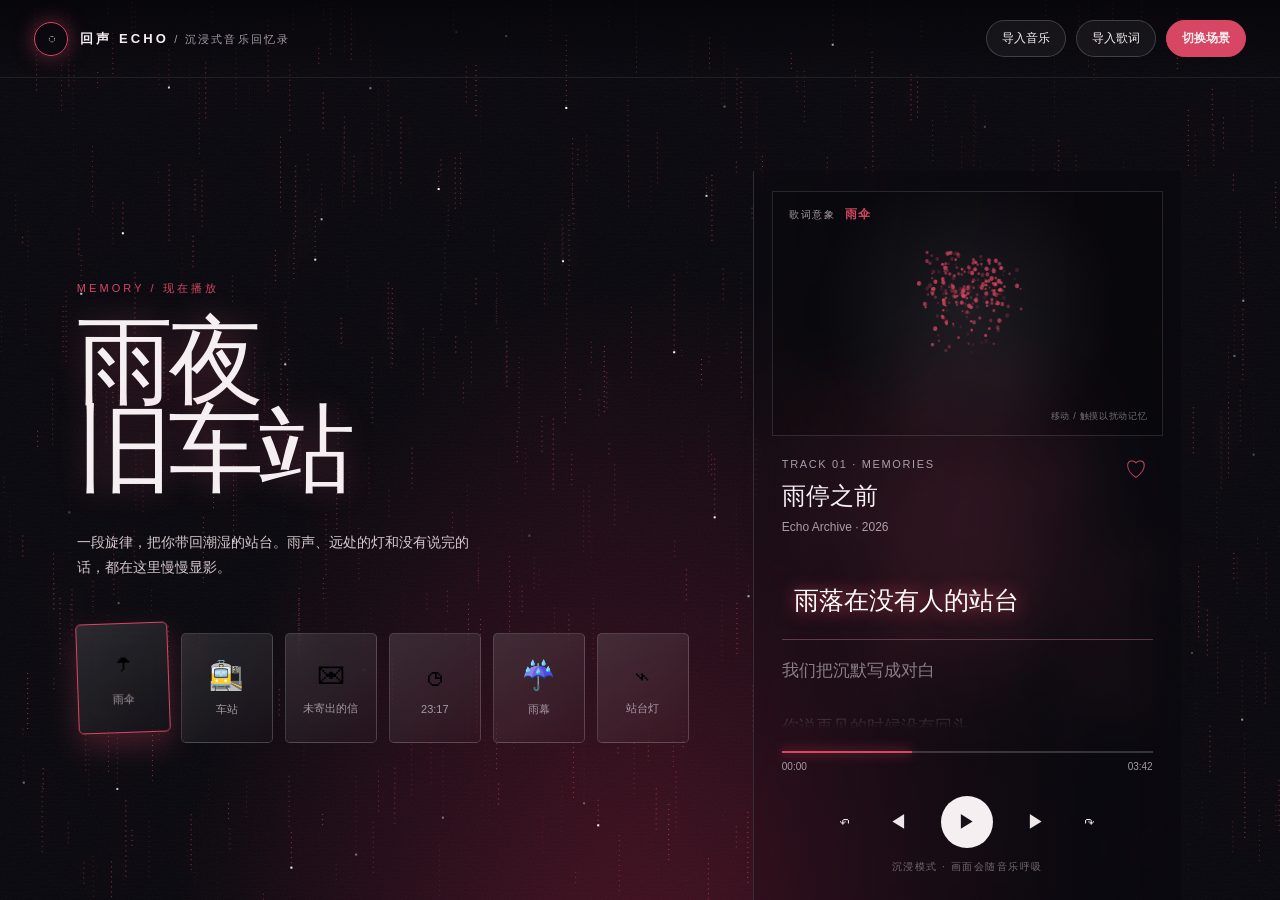
==== index.html @ 5a8f5370 "chore: 初始化仓库并纳管声浪星球项目 纳入当前全部资产： - 声浪星球.html（主原型，单文件 Three.js，四场景视觉复刻，2612 行） - docs/ 设计文档（游戏设计方案 v1." ====
<!doctype html>
<html lang="zh-CN">
<head>
<meta charset="UTF-8" />
<meta name="viewport" content="width=device-width,initial-scale=1.0" />
<title>回声 · 沉浸式音乐回忆录</title>
<style>
:root{--bg:#08070d;--ink:#f6eff2;--muted:#a69ba6;--accent:#d74662;--accent2:#ff9ab0;--panel:rgba(14,12,22,.7)}*{box-sizing:border-box}html,body{margin:0;background:var(--bg);color:var(--ink);font-family:-apple-system,BlinkMacSystemFont,"PingFang SC","Microsoft YaHei",sans-serif;height:100%;overflow:hidden}button,input{font:inherit}button{cursor:pointer}.app{height:100vh;position:relative;isolation:isolate;overflow:hidden;background:radial-gradient(ellipse at 50% 115%,#491022 0,transparent 52%),#08070d}.stage{position:absolute;inset:0;z-index:-1}.stage canvas{width:100%;height:100%;display:block;filter:drop-shadow(0 0 16px var(--accent))}.grain{position:absolute;inset:-50%;opacity:.08;mix-blend-mode:screen;background-image:url("data:image/svg+xml,%3Csvg xmlns='http://www.w3.org/2000/svg' width='100' height='100'%3E%3Cfilter id='n'%3E%3CfeTurbulence type='fractalNoise' baseFrequency='.75' numOctaves='3' stitchTiles='stitch'/%3E%3C/filter%3E%3Crect width='100%25' height='100%25' filter='url(%23n)' opacity='.7'/%3E%3C/svg%3E");animation:grain .7s steps(3) infinite}.scan{position:absolute;inset:0;opacity:.14;background:repeating-linear-gradient(0deg,transparent 0 3px,rgba(255,255,255,.08) 4px);pointer-events:none}.topbar{height:78px;padding:20px 34px;display:flex;align-items:center;justify-content:space-between;border-bottom:1px solid rgba(255,255,255,.1);background:linear-gradient(180deg,rgba(6,5,10,.84),transparent)}.brand{display:flex;align-items:center;gap:12px}.logo{width:34px;height:34px;border:1px solid var(--accent2);border-radius:50%;display:grid;place-items:center;box-shadow:0 0 20px rgba(215,70,98,.5);font-size:14px}.brand b{letter-spacing:.24em;font-size:13px}.brand span{font-size:11px;color:var(--muted);letter-spacing:.2em}.top-actions{display:flex;gap:10px}.ghost,.primary{border:1px solid rgba(255,255,255,.18);border-radius:999px;color:var(--ink);background:rgba(255,255,255,.05);padding:9px 15px;font-size:12px;backdrop-filter:blur(12px)}.primary{background:var(--accent);border-color:var(--accent);font-weight:700}.content{height:calc(100vh - 78px);display:grid;grid-template-columns:1.05fr .95fr;gap:5vw;padding:5vh 6vw 0}.memory{display:flex;flex-direction:column;justify-content:center;max-width:650px}.eyebrow{font-size:11px;letter-spacing:.28em;color:var(--accent2);text-transform:uppercase;margin-bottom:22px}.title{font-family:Georgia,"Songti SC",serif;font-size:clamp(48px,7.5vw,116px);font-weight:400;line-height:.92;margin:0 0 22px;letter-spacing:-.05em;text-shadow:0 0 30px rgba(255,100,130,.28)}.subtitle{color:#d6c8ce;max-width:410px;line-height:1.8;font-size:14px}.objects{display:flex;gap:12px;margin-top:38px}.object{width:92px;height:110px;border:1px solid rgba(255,255,255,.16);background:linear-gradient(145deg,rgba(255,255,255,.12),rgba(255,255,255,.02));border-radius:5px;display:flex;align-items:center;justify-content:center;flex-direction:column;gap:10px;transition:.4s;backdrop-filter:blur(10px)}.object:hover,.object.active{transform:translateY(-10px) rotate(-2deg);border-color:var(--accent2);box-shadow:0 12px 28px rgba(215,70,98,.28)}.object .emoji{font-size:28px;filter:grayscale(.1)}.object small{color:var(--muted);font-size:11px}.particle-visual{height:245px;position:relative;margin:-6px -10px 18px;border:1px solid rgba(255,255,255,.12);background:radial-gradient(circle at 50% 48%,rgba(255,255,255,.08),transparent 65%),rgba(0,0,0,.2);overflow:hidden}.particle-visual canvas{width:100%;height:100%;display:block;touch-action:none;cursor:crosshair}.visual-label{position:absolute;left:16px;top:14px;display:flex;gap:9px;align-items:baseline;color:var(--muted);font-size:10px;letter-spacing:.18em}.visual-label b{color:var(--accent2);font-size:12px;letter-spacing:.08em}.visual-hint{position:absolute;right:14px;bottom:12px;color:rgba(255,255,255,.42);font-size:9px;letter-spacing:.08em}.player{position:relative;align-self:end;width:min(100%,490px);height:calc(100% - 48px);min-height:480px;padding:26px 28px;border-left:1px solid rgba(255,255,255,.15);background:linear-gradient(90deg,rgba(9,8,14,.18),rgba(9,8,14,.72));backdrop-filter:blur(8px);display:flex;flex-direction:column}.song-meta{display:flex;justify-content:space-between;align-items:flex-start;margin-bottom:26px}.song-meta small{color:var(--muted);font-size:11px;letter-spacing:.15em}.song-meta h2{font:400 24px Georgia,"Songti SC",serif;margin:8px 0}.song-meta p{margin:0;color:var(--muted);font-size:12px}.like{background:none;border:0;color:var(--accent2);font-size:22px}.lyric-field{position:absolute;inset:118px 28px 152px;overflow:hidden;pointer-events:none;opacity:.18;background:radial-gradient(ellipse at 50% 50%,var(--accent),transparent 64%);filter:blur(18px);mix-blend-mode:screen}.lyric-field:before,.lyric-field:after{content:'回忆';position:absolute;color:var(--accent2);font:700 clamp(90px,18vw,180px) Georgia,serif;opacity:.32;white-space:nowrap;animation:lyricFloat 12s ease-in-out infinite}.lyric-field:before{left:-18%;top:10%;transform:rotate(-12deg)}.lyric-field:after{content:'声音';right:-20%;bottom:0;transform:rotate(9deg);animation-delay:-5s}.lyrics{flex:1;overflow:hidden;position:relative;mask-image:linear-gradient(transparent 0,#000 16%,#000 82%,transparent)}.lyrics:before{content:"";position:absolute;left:0;right:0;top:47%;border-top:1px solid rgba(255,154,176,.32)}.line{font-family:Georgia,"Songti SC",serif;color:#887d87;font-size:17px;line-height:3.3;transition:.5s;white-space:nowrap}.line.active{color:#fff;font-size:25px;text-shadow:0 0 18px var(--accent2);transform:translateX(12px)}.progress{margin-top:22px}.bar{height:2px;background:rgba(255,255,255,.18);position:relative}.bar i{display:block;width:35%;height:100%;background:var(--accent2);box-shadow:0 0 12px var(--accent2)}.times{display:flex;justify-content:space-between;color:var(--muted);font-size:10px;margin-top:8px}.controls{display:flex;align-items:center;justify-content:center;gap:28px;margin:24px 0 12px}.ctrl{background:none;border:0;color:#efe7ea;font-size:18px}.play{width:52px;height:52px;border-radius:50%;background:var(--ink);color:#161119;border:0;font-size:18px}.footer-note{font-size:10px;color:#736871;text-align:center;letter-spacing:.15em}.upload{display:none}.toast{position:fixed;right:24px;bottom:24px;background:#fff;color:#151018;padding:12px 16px;border-radius:8px;font-size:12px;opacity:0;transform:translateY(12px);transition:.3s;pointer-events:none}.toast.show{opacity:1;transform:none}@keyframes lyricFloat{0%,100%{transform:translate3d(0,0,0) rotate(-12deg)}50%{transform:translate3d(18px,-12px,0) rotate(-8deg)}}@keyframes grain{0%,100%{transform:translate(0)}33%{transform:translate(-3%,2%)}66%{transform:translate(2%,-4%)}}@media(max-width:800px){.particle-visual{height:190px;margin-bottom:10px}.topbar{padding:16px 18px}.content{grid-template-columns:1fr;padding:6vh 24px 0}.memory{justify-content:flex-start}.title{font-size:64px}.player{position:absolute;left:24px;right:24px;bottom:0;width:auto;height:48%;min-height:320px;border-left:0;border-top:1px solid rgba(255,255,255,.15);padding:18px 20px}.lyrics{display:none}.song-meta{margin-bottom:4px}.objects{margin-top:22px}.object{width:75px;height:85px}.object .emoji{font-size:21px}}
</style>
</head>
<body>
<div class="app" id="app">
  <div class="stage"><canvas id="rain"></canvas><div class="grain"></div><div class="scan"></div></div>
  <header class="topbar"><div class="brand"><div class="logo">◌</div><div><b>回声 ECHO</b><span> / 沉浸式音乐回忆录</span></div></div><div class="top-actions"><label class="ghost" for="audio">导入音乐</label><input class="upload" id="audio" type="file" accept="audio/*"><label class="ghost" for="lrc">导入歌词</label><input class="upload" id="lrc" type="file" accept=".lrc,.txt"><button class="primary" id="themeBtn">切换场景</button></div></header>
  <main class="content"><section class="memory"><div class="eyebrow">MEMORY  /  现在播放</div><h1 class="title" id="sceneTitle">雨夜<br>旧车站</h1><p class="subtitle" id="sceneDesc">一段旋律，把你带回潮湿的站台。雨声、远处的灯和没有说完的话，都在这里慢慢显影。</p><div class="objects" id="objects"><div class="object active"><span class="emoji">☂</span><small>雨伞</small></div><div class="object"><span class="emoji">🚉</span><small>车站</small></div><div class="object"><span class="emoji">✉</span><small>未寄出的信</small></div><div class="object"><span class="emoji">◷</span><small>23:17</small></div></div></section>
  <section class="player"><div class="particle-visual"><canvas id="memoryParticles" aria-label="根据歌词生成的记忆意象粒子画面"></canvas><div class="visual-label"><span>歌词意象</span><b id="visualWord">雨伞</b></div><div class="visual-hint">移动 / 触摸以扰动记忆</div></div><div class="song-meta"><div><small id="songTag">TRACK 01 · MEMORIES</small><h2 id="songTitle">雨停之前</h2><p id="artist">Echo Archive · 2026</p></div><button class="like">♡</button></div><div class="lyric-field" id="lyricField" aria-hidden="true"></div><div class="lyrics" id="lyrics"></div><div class="progress"><div class="bar"><i id="progressBar"></i></div><div class="times"><span id="current">00:00</span><span id="duration">03:42</span></div></div><div class="controls"><button class="ctrl">↶</button><button class="ctrl">◀</button><button class="play" id="play">▶</button><button class="ctrl">▶</button><button class="ctrl">↷</button></div><div class="footer-note">沉浸模式 · 画面会随音乐呼吸</div></section></main>
  <div class="toast" id="toast"></div><audio id="audioEl"></audio>
</div>
<script>
const scenes=[{title:'雨夜<br>旧车站',desc:'一段旋律，把你带回潮湿的站台。雨声、远处的灯和没有说完的话，都在这里慢慢显影。',song:'雨停之前',artist:'Echo Archive · 2026',tag:'TRACK 01 · MEMORIES',color:'#d74662',haze:'#4b1024',objs:[['☂','雨伞'],['🚉','车站'],['✉','未寄出的信'],['◷','23:17'],['☔','雨幕'],['⌁','站台灯']],lyrics:['雨落在没有人的站台','我们把沉默写成对白','你说再见的时候没有回头','而我还站在原地等待','如果风会记得你的名字','请替我把它轻轻带走']},{title:'夏日<br>海岸线',desc:'阳光在磁带里缓慢转动，海风穿过耳机，也穿过那年盛夏的每一个午后。',song:'潮汐信号',artist:'Echo Archive · 2026',tag:'TRACK 02 · SUMMER',color:'#ef8f55',haze:'#51341a',objs:[['☀','日光'],['🌊','潮汐'],['📷','旧相机'],['🧃','橘子汽水'],['🐚','贝壳'],['⌁','海岸线']],lyrics:['海风把白衬衫吹成了帆','你笑着说夏天还很长','我们沿着没有终点的海岸','把影子留在落日的身旁','那一刻世界很轻很慢','像一首不会结束的歌']},{title:'凌晨<br>便利店',desc:'城市还醒着，冰柜的白光落在你的侧脸。我们把孤独兑换成一杯热咖啡。',song:'凌晨四点',artist:'Echo Archive · 2026',tag:'TRACK 03 · CITY LIGHTS',color:'#58a7d9',haze:'#102d46',objs:[['☕','热咖啡'],['🏪','便利店'],['🚲','单车'],['💡','白色灯箱'],['📱','未读消息'],['✦','城市微光']],lyrics:['凌晨四点城市还没有睡','我在玻璃窗上写下你的名字','咖啡的热气模糊了街景','也模糊了我们之间的距离','如果明天依然没有答案','就让这首歌陪我走回家']}];
let sceneIndex=0,playing=false,lineIndex=0;const $=id=>document.getElementById(id);
const particleCanvas=$('memoryParticles'),particleCtx=particleCanvas.getContext('2d');let visualW=0,visualH=0,visualDpr=1,visualParticles=[],visualPointer={x:0,y:0,active:false,mode:'repel'},visualLast=0;
const visualIcons=['☂','≋','☕'];let selectedObject=0;const objectIcons=[['☂','🚉','✉','◷','☔','⌁'],['☀','🌊','📷','🧃','🐚','⌁'],['☕','🏪','🚲','💡','📱','✦']];
function resizeVisual(){const r=particleCanvas.getBoundingClientRect();visualW=Math.max(1,r.width);visualH=Math.max(1,r.height);visualDpr=Math.min(2,devicePixelRatio||1);particleCanvas.width=visualW*visualDpr;particleCanvas.height=visualH*visualDpr;particleCtx.setTransform(visualDpr,0,0,visualDpr,0,0);setVisualTarget()}
function setVisualTarget(){if(!visualW)return;const off=document.createElement('canvas'),o=off.getContext('2d');off.width=Math.ceil(visualW);off.height=Math.ceil(visualH);o.clearRect(0,0,visualW,visualH);o.fillStyle='#fff';o.textAlign='center';o.textBaseline='middle';o.font=Math.min(170,visualH*.66)+'px serif';o.fillText(objectIcons[sceneIndex][selectedObject]||visualIcons[sceneIndex],visualW/2,visualH*.53);const d=o.getImageData(0,0,off.width,off.height).data,targets=[];const step=3;for(let y=0;y<off.height;y+=step)for(let x=0;x<off.width;x+=step)if(d[(y*off.width+x)*4+3]>90)targets.push({x,y});const count=Math.min(900,Math.max(260,targets.length));while(targets.length<count)targets.push(targets[targets.length%Math.max(1,targets.length)]||{x:visualW/2,y:visualH/2});visualParticles=targets.slice(0,count).map((t,i)=>{const old=visualParticles[i];return {x:old?.x??Math.random()*visualW,y:old?.y??Math.random()*visualH,vx:old?.vx??0,vy:old?.vy??0,tx:t.x,ty:t.y,size:1+Math.random()*1.5,phase:Math.random()*6.28}})}
function visualFrame(time){const dt=Math.min(32,time-(visualLast||time));visualLast=time;particleCtx.clearRect(0,0,visualW,visualH);const col=getComputedStyle(document.documentElement).getPropertyValue('--accent2').trim()||'#ff9ab0';for(const p of visualParticles){let dx=p.tx-p.x,dy=p.ty-p.y;p.vx+=dx*.0018*dt;p.vy+=dy*.0018*dt;if(visualPointer.active){const rx=p.x-visualPointer.x,ry=p.y-visualPointer.y,dist=Math.hypot(rx,ry)||1;if(dist<85){const force=(1-dist/85)*.42*(visualPointer.mode==='attract'?-1:1);p.vx+=(rx/dist)*force*dt;p.vy+=(ry/dist)*force*dt}}p.vx*=Math.pow(.84,dt/16);p.vy*=Math.pow(.84,dt/16);p.x+=p.vx*dt/16;p.y+=p.vy*dt/16;const glow=.45+.35*Math.sin(time*.002+p.phase);particleCtx.fillStyle=col;particleCtx.globalAlpha=glow;particleCtx.beginPath();particleCtx.arc(p.x,p.y,p.size,0,Math.PI*2);particleCtx.fill()}particleCtx.globalAlpha=1;requestAnimationFrame(visualFrame)}
function visualPoint(e){const r=particleCanvas.getBoundingClientRect();visualPointer.x=e.clientX-r.left;visualPointer.y=e.clientY-r.top;visualPointer.active=true}
particleCanvas.addEventListener('pointermove',visualPoint);particleCanvas.addEventListener('pointerdown',e=>{visualPointer.mode='attract';visualPoint(e)});particleCanvas.addEventListener('pointerup',()=>{visualPointer.active=false;visualPointer.mode='repel'});particleCanvas.addEventListener('pointerleave',()=>{visualPointer.active=false});addEventListener('resize',resizeVisual);resizeVisual();requestAnimationFrame(visualFrame);
function renderScene(){const s=scenes[sceneIndex];document.documentElement.style.setProperty('--accent',s.color);document.documentElement.style.setProperty('--accent2',s.color);document.documentElement.style.setProperty('--haze',s.haze);$('sceneTitle').innerHTML=s.title;$('sceneDesc').textContent=s.desc;$('songTitle').textContent=s.song;$('artist').textContent=s.artist;$('songTag').textContent=s.tag;$('objects').innerHTML=s.objs.map((o,i)=>`<button class="object ${i===selectedObject?'active':''}" data-object="${i}" aria-label="切换到${o[1]}"><span class="emoji">${o[0]}</span><small>${o[1]}</small></button>`).join('');document.querySelectorAll('.object').forEach((el)=>el.addEventListener('click',()=>{selectedObject=Number(el.dataset.object);document.querySelectorAll('.object').forEach((x,i)=>x.classList.toggle('active',i===selectedObject));$('visualWord').textContent=s.objs[selectedObject][1];visualIcons[sceneIndex]=objectIcons[sceneIndex][selectedObject];setVisualTarget();toast('粒子已聚合为：'+s.objs[selectedObject][1])}));$('visualWord').textContent=s.objs[selectedObject][1];setVisualTarget();$('lyrics').innerHTML=s.lyrics.map((l,i)=>`<div class="line ${i===0?'active':''}">${l}</div>`).join('');lineIndex=0}function toast(t){$('toast').textContent=t;$('toast').classList.add('show');setTimeout(()=>$('toast').classList.remove('show'),2200)}$('themeBtn').onclick=()=>{sceneIndex=(sceneIndex+1)%scenes.length;selectedObject=0;renderScene();toast('已切换至：'+scenes[sceneIndex].song)};$('play').onclick=()=>{playing=!playing;$('play').textContent=playing?'Ⅱ':'▶';toast(playing?'沉浸播放已开始':'播放已暂停')};function parseLrc(text){const arr=text.split(/\n/).map(x=>{const m=x.match(/\[(\d+):(\d+(?:\.\d+)?)\](.*)/);return m?{t:+m[1]*60 + +m[2],s:m[3].trim()}:null}).filter(Boolean);if(arr.length){scenes[sceneIndex].lyrics=arr.map(x=>x.s);renderScene();toast('歌词已载入，共 '+arr.length+' 行')}}$('lrc').onchange=e=>{const f=e.target.files[0];if(f){const r=new FileReader();r.onload=()=>parseLrc(r.result);r.readAsText(f)}};$('audio').onchange=e=>{const f=e.target.files[0];if(f){$('audioEl').src=URL.createObjectURL(f);$('songTitle').textContent=f.name.replace(/\.[^.]+$/,'');toast('音乐已载入，点击播放开始')}};$('audioEl').ontimeupdate=()=>{const a=$('audioEl');if(a.duration){$('progressBar').style.width=(a.currentTime/a.duration*100)+'%';$('current').textContent=new Date(a.currentTime*1000).toISOString().substring(14,19);$('duration').textContent=new Date(a.duration*1000).toISOString().substring(14,19)}};let lastVisualLine=-1;function animateLyrics(){if(playing){const lines=document.querySelectorAll('.line');if(lines.length){lineIndex=Math.floor((Date.now()/3200)%lines.length);lines.forEach((x,i)=>x.classList.toggle('active',i===lineIndex));if(lineIndex!==lastVisualLine){lastVisualLine=lineIndex;const text=lines[lineIndex].textContent||'';$('lyricField').style.setProperty('--lyric-word',JSON.stringify(text.slice(0,4)));const map=text.includes('雨')||text.includes('风')?['☂','雨伞']:text.includes('海')||text.includes('潮')?['≋','潮汐']:text.includes('咖啡')||text.includes('热')?['☕','咖啡']:text.includes('灯')||text.includes('光')?['✦','灯光']:['◌','回忆'];visualIcons[sceneIndex]=map[0];$('visualWord').textContent=map[1];setVisualTarget()}}}requestAnimationFrame(animateLyrics)}renderScene();animateLyrics();
const c=$('rain'),ctx=c.getContext('2d');let W,H,dpr,parts=[];function resize(){W=innerWidth;H=innerHeight;dpr=Math.min(2,devicePixelRatio||1);c.width=W*dpr;c.height=H*dpr;ctx.setTransform(dpr,0,0,dpr,0,0);parts=Array.from({length:Math.min(900,Math.floor(W/2))},(_,i)=>({x:Math.random()*W,y:Math.random()*H,v:25+Math.random()*150,l:8+Math.random()*70,a:.1+Math.random()*.65,ch:Math.random()<.08}))}function frame(t){ctx.clearRect(0,0,W,H);const col=getComputedStyle(document.documentElement).getPropertyValue('--accent').trim()||'#d74662';for(const p of parts){p.y+=p.v/60;if(p.y-p.l>H){p.y=-Math.random()*100;p.x=Math.random()*W}ctx.strokeStyle=col;ctx.globalAlpha=p.a;ctx.setLineDash([1,4]);ctx.beginPath();ctx.moveTo(p.x,p.y-p.l);ctx.lineTo(p.x,p.y);ctx.stroke();ctx.globalAlpha=Math.min(1,p.a*1.7);if(p.ch){ctx.fillStyle='#fff';ctx.fillRect(p.x-1,p.y,2,2)}}ctx.setLineDash([]);ctx.globalAlpha=1;requestAnimationFrame(frame)}addEventListener('resize',resize);resize();requestAnimationFrame(frame);
</script></body></html>
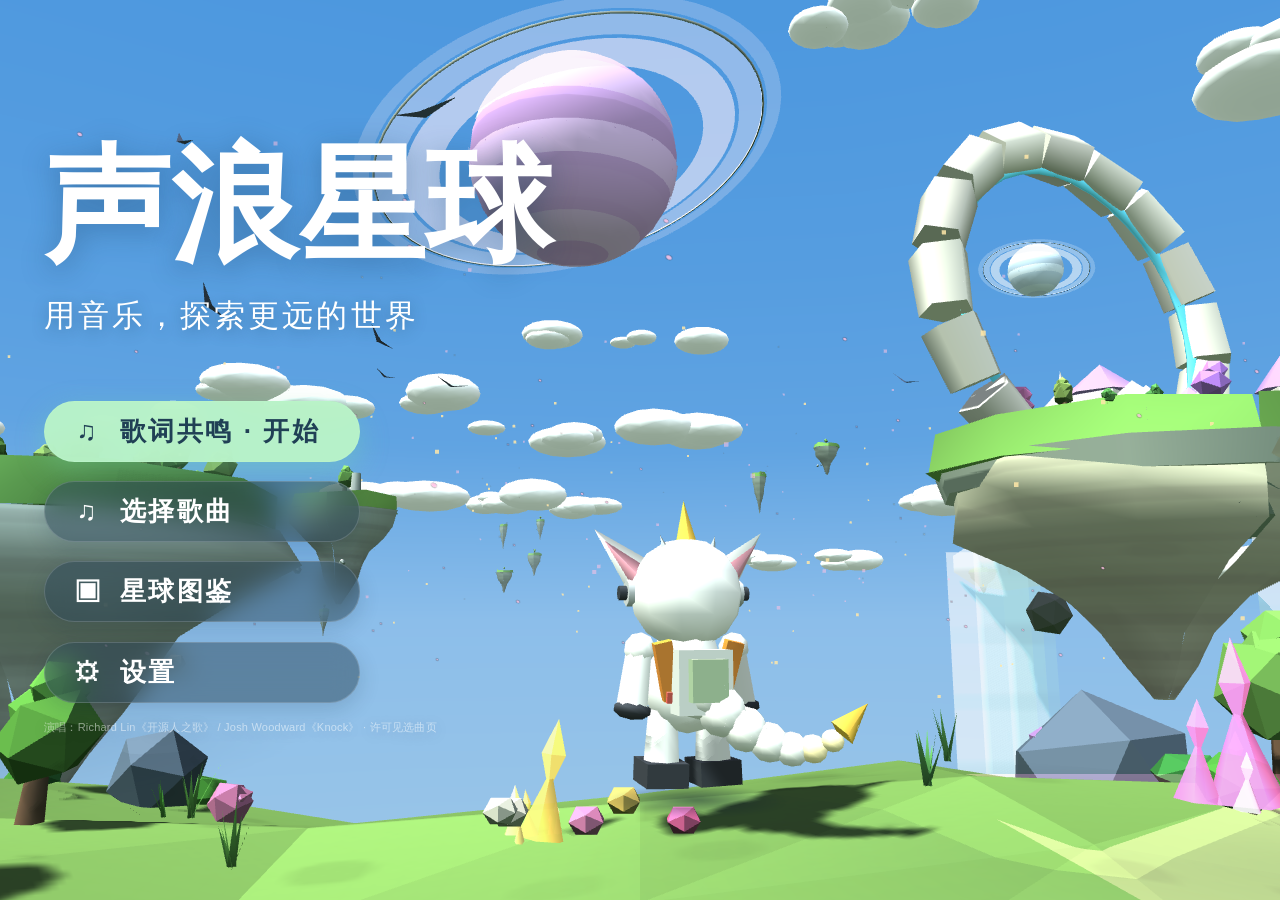
==== commit 1fd0314d: "deploy: 入口与文本层" ====
--- a/index.html
+++ b/index.html
@@ -2,30 +2,7078 @@
 <html lang="zh-CN">
 <head>
 <meta charset="UTF-8" />
-<meta name="viewport" content="width=device-width,initial-scale=1.0" />
-<title>回声 · 沉浸式音乐回忆录</title>
+<meta name="viewport" content="width=device-width,initial-scale=1.0,user-scalable=no" />
+<link rel="icon" href="data:," />
+<title>声浪星球 · Soundwave Planet</title>
+<link rel="stylesheet" href="causeway-visual.css" />
 <style>
-:root{--bg:#08070d;--ink:#f6eff2;--muted:#a69ba6;--accent:#d74662;--accent2:#ff9ab0;--panel:rgba(14,12,22,.7)}*{box-sizing:border-box}html,body{margin:0;background:var(--bg);color:var(--ink);font-family:-apple-system,BlinkMacSystemFont,"PingFang SC","Microsoft YaHei",sans-serif;height:100%;overflow:hidden}button,input{font:inherit}button{cursor:pointer}.app{height:100vh;position:relative;isolation:isolate;overflow:hidden;background:radial-gradient(ellipse at 50% 115%,#491022 0,transparent 52%),#08070d}.stage{position:absolute;inset:0;z-index:-1}.stage canvas{width:100%;height:100%;display:block;filter:drop-shadow(0 0 16px var(--accent))}.grain{position:absolute;inset:-50%;opacity:.08;mix-blend-mode:screen;background-image:url("data:image/svg+xml,%3Csvg xmlns='http://www.w3.org/2000/svg' width='100' height='100'%3E%3Cfilter id='n'%3E%3CfeTurbulence type='fractalNoise' baseFrequency='.75' numOctaves='3' stitchTiles='stitch'/%3E%3C/filter%3E%3Crect width='100%25' height='100%25' filter='url(%23n)' opacity='.7'/%3E%3C/svg%3E");animation:grain .7s steps(3) infinite}.scan{position:absolute;inset:0;opacity:.14;background:repeating-linear-gradient(0deg,transparent 0 3px,rgba(255,255,255,.08) 4px);pointer-events:none}.topbar{height:78px;padding:20px 34px;display:flex;align-items:center;justify-content:space-between;border-bottom:1px solid rgba(255,255,255,.1);background:linear-gradient(180deg,rgba(6,5,10,.84),transparent)}.brand{display:flex;align-items:center;gap:12px}.logo{width:34px;height:34px;border:1px solid var(--accent2);border-radius:50%;display:grid;place-items:center;box-shadow:0 0 20px rgba(215,70,98,.5);font-size:14px}.brand b{letter-spacing:.24em;font-size:13px}.brand span{font-size:11px;color:var(--muted);letter-spacing:.2em}.top-actions{display:flex;gap:10px}.ghost,.primary{border:1px solid rgba(255,255,255,.18);border-radius:999px;color:var(--ink);background:rgba(255,255,255,.05);padding:9px 15px;font-size:12px;backdrop-filter:blur(12px)}.primary{background:var(--accent);border-color:var(--accent);font-weight:700}.content{height:calc(100vh - 78px);display:grid;grid-template-columns:1.05fr .95fr;gap:5vw;padding:5vh 6vw 0}.memory{display:flex;flex-direction:column;justify-content:center;max-width:650px}.eyebrow{font-size:11px;letter-spacing:.28em;color:var(--accent2);text-transform:uppercase;margin-bottom:22px}.title{font-family:Georgia,"Songti SC",serif;font-size:clamp(48px,7.5vw,116px);font-weight:400;line-height:.92;margin:0 0 22px;letter-spacing:-.05em;text-shadow:0 0 30px rgba(255,100,130,.28)}.subtitle{color:#d6c8ce;max-width:410px;line-height:1.8;font-size:14px}.objects{display:flex;gap:12px;margin-top:38px}.object{width:92px;height:110px;border:1px solid rgba(255,255,255,.16);background:linear-gradient(145deg,rgba(255,255,255,.12),rgba(255,255,255,.02));border-radius:5px;display:flex;align-items:center;justify-content:center;flex-direction:column;gap:10px;transition:.4s;backdrop-filter:blur(10px)}.object:hover,.object.active{transform:translateY(-10px) rotate(-2deg);border-color:var(--accent2);box-shadow:0 12px 28px rgba(215,70,98,.28)}.object .emoji{font-size:28px;filter:grayscale(.1)}.object small{color:var(--muted);font-size:11px}.particle-visual{height:245px;position:relative;margin:-6px -10px 18px;border:1px solid rgba(255,255,255,.12);background:radial-gradient(circle at 50% 48%,rgba(255,255,255,.08),transparent 65%),rgba(0,0,0,.2);overflow:hidden}.particle-visual canvas{width:100%;height:100%;display:block;touch-action:none;cursor:crosshair}.visual-label{position:absolute;left:16px;top:14px;display:flex;gap:9px;align-items:baseline;color:var(--muted);font-size:10px;letter-spacing:.18em}.visual-label b{color:var(--accent2);font-size:12px;letter-spacing:.08em}.visual-hint{position:absolute;right:14px;bottom:12px;color:rgba(255,255,255,.42);font-size:9px;letter-spacing:.08em}.player{position:relative;align-self:end;width:min(100%,490px);height:calc(100% - 48px);min-height:480px;padding:26px 28px;border-left:1px solid rgba(255,255,255,.15);background:linear-gradient(90deg,rgba(9,8,14,.18),rgba(9,8,14,.72));backdrop-filter:blur(8px);display:flex;flex-direction:column}.song-meta{display:flex;justify-content:space-between;align-items:flex-start;margin-bottom:26px}.song-meta small{color:var(--muted);font-size:11px;letter-spacing:.15em}.song-meta h2{font:400 24px Georgia,"Songti SC",serif;margin:8px 0}.song-meta p{margin:0;color:var(--muted);font-size:12px}.like{background:none;border:0;color:var(--accent2);font-size:22px}.lyric-field{position:absolute;inset:118px 28px 152px;overflow:hidden;pointer-events:none;opacity:.18;background:radial-gradient(ellipse at 50% 50%,var(--accent),transparent 64%);filter:blur(18px);mix-blend-mode:screen}.lyric-field:before,.lyric-field:after{content:'回忆';position:absolute;color:var(--accent2);font:700 clamp(90px,18vw,180px) Georgia,serif;opacity:.32;white-space:nowrap;animation:lyricFloat 12s ease-in-out infinite}.lyric-field:before{left:-18%;top:10%;transform:rotate(-12deg)}.lyric-field:after{content:'声音';right:-20%;bottom:0;transform:rotate(9deg);animation-delay:-5s}.lyrics{flex:1;overflow:hidden;position:relative;mask-image:linear-gradient(transparent 0,#000 16%,#000 82%,transparent)}.lyrics:before{content:"";position:absolute;left:0;right:0;top:47%;border-top:1px solid rgba(255,154,176,.32)}.line{font-family:Georgia,"Songti SC",serif;color:#887d87;font-size:17px;line-height:3.3;transition:.5s;white-space:nowrap}.line.active{color:#fff;font-size:25px;text-shadow:0 0 18px var(--accent2);transform:translateX(12px)}.progress{margin-top:22px}.bar{height:2px;background:rgba(255,255,255,.18);position:relative}.bar i{display:block;width:35%;height:100%;background:var(--accent2);box-shadow:0 0 12px var(--accent2)}.times{display:flex;justify-content:space-between;color:var(--muted);font-size:10px;margin-top:8px}.controls{display:flex;align-items:center;justify-content:center;gap:28px;margin:24px 0 12px}.ctrl{background:none;border:0;color:#efe7ea;font-size:18px}.play{width:52px;height:52px;border-radius:50%;background:var(--ink);color:#161119;border:0;font-size:18px}.footer-note{font-size:10px;color:#736871;text-align:center;letter-spacing:.15em}.upload{display:none}.toast{position:fixed;right:24px;bottom:24px;background:#fff;color:#151018;padding:12px 16px;border-radius:8px;font-size:12px;opacity:0;transform:translateY(12px);transition:.3s;pointer-events:none}.toast.show{opacity:1;transform:none}@keyframes lyricFloat{0%,100%{transform:translate3d(0,0,0) rotate(-12deg)}50%{transform:translate3d(18px,-12px,0) rotate(-8deg)}}@keyframes grain{0%,100%{transform:translate(0)}33%{transform:translate(-3%,2%)}66%{transform:translate(2%,-4%)}}@media(max-width:800px){.particle-visual{height:190px;margin-bottom:10px}.topbar{padding:16px 18px}.content{grid-template-columns:1fr;padding:6vh 24px 0}.memory{justify-content:flex-start}.title{font-size:64px}.player{position:absolute;left:24px;right:24px;bottom:0;width:auto;height:48%;min-height:320px;border-left:0;border-top:1px solid rgba(255,255,255,.15);padding:18px 20px}.lyrics{display:none}.song-meta{margin-bottom:4px}.objects{margin-top:22px}.object{width:75px;height:85px}.object .emoji{font-size:21px}}
+  *{box-sizing:border-box;-webkit-tap-highlight-color:transparent}
+  html,body{margin:0;height:100%;overflow:hidden;background:#BFE9FF;
+    font-family:-apple-system,BlinkMacSystemFont,"PingFang SC","Microsoft YaHei",sans-serif;
+    -webkit-font-smoothing:antialiased;user-select:none}
+  #stage{position:fixed;inset:0}
+  canvas{display:block}
+
+  /* ============ HUD 容器 ============ */
+  #huds{position:fixed;inset:0;pointer-events:none;z-index:10}
+  .hudLayer{ --px: calc(100vh / 941); position:absolute;inset:0;overflow:hidden }
+  .quad{position:absolute;width:50%;height:50%;overflow:hidden}
+  .quad.q0{left:0;top:0} .quad.q1{left:50%;top:0}
+  .quad.q2{left:0;top:50%} .quad.q3{left:50%;top:50%}
+  .quad>.hudLayer{width:100vw;height:100vh;inset:auto;left:0;top:0;
+    transform:scale(.5);transform-origin:0 0}
+
+  #divider{position:absolute;inset:0;display:none;pointer-events:none;z-index:12}
+  #divider.on{display:block}
+  #divider:before{content:"";position:absolute;left:calc(50% - 2.5px);top:0;width:5px;height:100%;background:#fff}
+  #divider:after{content:"";position:absolute;top:calc(50% - 2.5px);left:0;height:5px;width:100%;background:#fff}
+
+  /* ============ 通用玻璃卡 ============ */
+  .glass{
+    background:rgba(28,60,88,.44);
+    border:calc(1px) solid rgba(255,255,255,.14);
+    backdrop-filter:blur(14px);-webkit-backdrop-filter:blur(14px);
+    border-radius:calc(26 * var(--px));
+    box-shadow:0 calc(10 * var(--px)) calc(30 * var(--px)) rgba(14,35,54,.18);
+  }
+  .hud{position:absolute;pointer-events:none}
+  h1,h2,p{margin:0}
+
+  /* ---------- 音乐卡 ---------- */
+  .music{left:calc(40*var(--px));top:calc(44*var(--px));
+    width:calc(372*var(--px));height:calc(134*var(--px));
+    padding:calc(24*var(--px));display:flex;gap:calc(22*var(--px));align-items:center}
+  .music .cover{width:calc(86*var(--px));height:calc(86*var(--px));border-radius:calc(18*var(--px));
+    flex:0 0 auto;position:relative;overflow:hidden;
+    background:linear-gradient(150deg,#F6C3CE,#8E6BA6 58%,#3E3660)}
+  .music .cover:after{content:"";position:absolute;inset:0;
+    background:radial-gradient(circle at 64% 26%,rgba(255,244,218,.95) 0 13%,rgba(255,244,218,0) 44%)}
+  .music .meta{flex:1;min-width:0}
+  .music .meta .t{font-size:calc(30*var(--px));font-weight:700;color:#fff;letter-spacing:.02em;
+    line-height:1.1;white-space:nowrap;overflow:hidden;text-overflow:ellipsis}
+  .music .meta .a{font-size:calc(21*var(--px));font-weight:500;color:rgba(255,255,255,.78);margin-top:calc(3*var(--px))}
+  .music .meta .time{font-size:calc(18*var(--px));font-weight:500;color:rgba(255,255,255,.74);
+    margin-top:calc(8*var(--px));letter-spacing:.04em}
+  .wave{display:flex;align-items:flex-end;gap:calc(3*var(--px));height:calc(20*var(--px));margin-top:calc(6*var(--px))}
+  .wave i{width:calc(3*var(--px));border-radius:calc(2*var(--px));background:rgba(168,238,255,.95);display:block}
+  .wave i.dim{background:rgba(255,255,255,.30)}
+
+  /* ---------- 任务卡 ---------- */
+  .task{right:calc(66*var(--px));top:calc(36*var(--px));
+    width:calc(340*var(--px));padding:calc(26*var(--px)) calc(28*var(--px))}
+  .task .h{font-size:calc(28*var(--px));font-weight:700;color:#fff;margin-bottom:calc(12*var(--px));
+    letter-spacing:.05em}
+  .task .li{display:flex;align-items:center;gap:calc(14*var(--px));
+    font-size:calc(23*var(--px));color:rgba(255,255,255,.90);font-weight:500;padding:calc(7*var(--px)) 0}
+  .task .li .box{width:calc(20*var(--px));height:calc(20*var(--px));flex:0 0 auto;
+    border:calc(2.4*var(--px)) solid rgba(255,255,255,.55);border-radius:calc(5*var(--px))}
+  .task .li .box.done{background:rgba(168,238,255,.92);border-color:rgba(168,238,255,.92)}
+  .task .li span{flex:1}
+  .task .li b{font-weight:600;color:#fff;font-variant-numeric:tabular-nums}
+
+  /* ---------- 资源栏 ---------- */
+  .res{right:calc(150*var(--px));top:calc(40*var(--px));display:flex;gap:calc(34*var(--px));
+    padding:calc(18*var(--px)) calc(32*var(--px))}
+  .res i{display:flex;align-items:center;gap:calc(13*var(--px));font-style:normal;
+    font-size:calc(24*var(--px));font-weight:600;color:#fff;font-variant-numeric:tabular-nums}
+  .res i em{width:calc(20*var(--px));height:calc(20*var(--px));border-radius:calc(6*var(--px));
+    transform:rotate(45deg);display:block}
+
+  /* ---------- 圆钮（M3-OP：虚拟摇杆 .stick 已移除，换道改由半区轻点/← →）---------- */
+  .rbtns{right:calc(150*var(--px));bottom:calc(56*var(--px));display:flex;align-items:center;gap:calc(24*var(--px))}
+  .rbtns b{width:calc(76*var(--px));height:calc(76*var(--px));border-radius:50%;
+    border:calc(2.5*var(--px)) solid rgba(255,255,255,.34);background:rgba(255,255,255,.13);
+    backdrop-filter:blur(8px);display:flex;align-items:center;justify-content:center;
+    color:#fff;font-size:calc(30*var(--px));font-weight:600}
+  .rbtns b.big{width:calc(104*var(--px));height:calc(104*var(--px));background:rgba(255,255,255,.20);
+    font-size:calc(40*var(--px))}
+  /* 参考图右缘中部的独立跑步圆钮 */
+  .runbtn{right:calc(66*var(--px));top:42%;transform:translateY(-50%)}
+  .runbtn b{width:calc(86*var(--px));height:calc(86*var(--px));border-radius:50%;
+    border:calc(2.5*var(--px)) solid rgba(255,255,255,.34);display:flex;align-items:center;justify-content:center;
+    color:#fff;font-size:calc(32*var(--px));font-weight:600}
+  /* ---------- M3-CW ·《超频长阶》常驻「同调」圆钮（触摸长按屏幕的兜底通道）---------- */
+  .cwres{right:calc(150*var(--px));bottom:calc(150*var(--px))}
+  .cwres b{width:calc(126*var(--px));height:calc(126*var(--px));border-radius:50%;
+    border:calc(2.5*var(--px)) solid rgba(140,255,200,.34);background:rgba(140,255,200,.16);
+    backdrop-filter:blur(8px);display:flex;align-items:center;justify-content:center;
+    color:#fff;font-size:calc(26*var(--px));font-weight:700;letter-spacing:.04em;
+    transition:background .10s,border-color .10s,transform .10s}
+  .cwres b.on{background:rgba(140,255,200,.58);border-color:rgba(140,255,200,.95);transform:scale(1.08)}
+  /* ---------- M3-CW · 单赛道操作提示：移到画面上方天空区（不遮挡近场障碍） ---------- */
+  .hud.cwhint{left:50%;top:calc(128*var(--px));transform:translateX(-50%);
+    padding:calc(12*var(--px)) calc(30*var(--px));font-size:calc(23*var(--px));letter-spacing:.03em;
+    opacity:.88}
+  .hud.cwhint kbd{padding:calc(3*var(--px)) calc(12*var(--px));font-size:calc(20*var(--px))}
+
+  /* ---------- M3-CW · 音游 HUD（惰性层：仅进入 causeway 时创建并显示） ---------- */
+  #cwhud{--px:calc(100vh / 941);position:fixed;inset:0;z-index:12;pointer-events:none;
+    display:none;color:#fff;font-family:inherit;user-select:none;-webkit-user-select:none}
+  #cwhud.on{display:block}
+  #cwhud .bar{position:absolute;left:0;right:0;top:0;height:calc(7*var(--px));background:rgba(255,255,255,.10)}
+  #cwhud .bar i{display:block;height:100%;width:0;
+    background:linear-gradient(90deg,#18E0FF,#8CFFC8,#FF4FD8);
+    box-shadow:0 0 calc(14*var(--px)) rgba(140,255,200,.65)}
+  #cwhud .sc{position:absolute;right:calc(40*var(--px));top:calc(38*var(--px));text-align:right;
+    text-shadow:0 calc(3*var(--px)) calc(16*var(--px)) rgba(0,0,0,.55)}
+  #cwhud .sc b{display:block;font-size:calc(56*var(--px));font-weight:800;letter-spacing:.02em;line-height:1.05}
+  #cwhud .sc s{display:block;font-size:calc(24*var(--px));font-weight:700;text-decoration:none;
+    color:rgba(255,255,255,.72);margin-top:calc(6*var(--px))}
+  #cwhud .cmb{position:absolute;left:calc(46*var(--px));top:calc(430*var(--px));
+    text-shadow:0 calc(6*var(--px)) calc(26*var(--px)) rgba(0,0,0,.5)}
+  #cwhud .cmb b{display:block;font-size:calc(104*var(--px));font-weight:800;line-height:.98}
+  #cwhud .cmb s{display:block;font-size:calc(22*var(--px));font-weight:700;letter-spacing:.22em;
+    text-decoration:none;color:rgba(255,255,255,.60)}
+  #cwhud .jd{position:absolute;left:50%;top:calc(390*var(--px));transform:translate(-50%,-50%) scale(.86);
+    font-size:calc(70*var(--px));font-weight:800;letter-spacing:.08em;opacity:0}
+  #cwhud .jd.perfect{color:#8CFFC8;text-shadow:0 0 calc(30*var(--px)) rgba(140,255,200,.85)}
+  #cwhud .jd.good{color:#FFE27A;text-shadow:0 0 calc(30*var(--px)) rgba(255,226,122,.75)}
+  #cwhud .jd.miss{color:#FF6B8A;text-shadow:0 0 calc(30*var(--px)) rgba(255,107,138,.75)}
+  #cwhud .jd.pop{opacity:1;transform:translate(-50%,-50%) scale(1);
+    transition:opacity .10s ease,transform .10s ease}
+  #cwhud .ly{position:absolute;left:calc(46*var(--px));top:calc(700*var(--px));
+    display:flex;flex-direction:column;gap:calc(10*var(--px))}
+  #cwhud .ly b{padding:calc(7*var(--px)) calc(22*var(--px));border-radius:calc(999*var(--px));
+    font-size:calc(24*var(--px));font-weight:800;letter-spacing:.14em;
+    border:calc(2*var(--px)) solid rgba(255,255,255,.20);color:rgba(255,255,255,.46);
+    background:rgba(255,255,255,.05);transition:background .10s,color .10s,border-color .10s}
+  #cwhud .ly b.on{color:#fff}
+  #cwhud .ly b.lo.on{background:rgba(24,224,255,.34);border-color:rgba(24,224,255,.85)}
+  #cwhud .ly b.hi.on{background:rgba(255,79,216,.34);border-color:rgba(255,79,216,.85)}
+  #cwhud .orb{position:absolute;right:calc(40*var(--px));top:calc(168*var(--px));
+    font-size:calc(26*var(--px));font-weight:700;color:rgba(255,255,255,.78);
+    text-shadow:0 calc(3*var(--px)) calc(14*var(--px)) rgba(0,0,0,.5)}
+  /* P4 · 预判窗口提示（段落交界前 2 拍出现；走向符号 ↑ 上行 / ↓ 下行 / ~ 持续） */
+  #cwhud .ant{position:absolute;left:50%;top:calc(210*var(--px));transform:translateX(-50%) scale(.94);
+    display:none;align-items:center;gap:calc(14*var(--px));
+    padding:calc(9*var(--px)) calc(26*var(--px));border-radius:calc(999*var(--px));
+    background:rgba(10,4,24,.55);border:calc(2*var(--px)) solid rgba(255,255,255,.30);
+    font-size:calc(24*var(--px));font-weight:800;letter-spacing:.10em;color:#fff;
+    text-shadow:0 calc(3*var(--px)) calc(14*var(--px)) rgba(0,0,0,.5);transition:border-color .12s,box-shadow .12s}
+  #cwhud .ant.on{display:flex}
+  #cwhud .ant b{font-size:calc(42*var(--px));line-height:1}
+  #cwhud .ant em{font-style:normal;color:rgba(255,255,255,.62);font-size:calc(21*var(--px));letter-spacing:.06em}
+  #cwhud .ant.ok{border-color:rgba(140,255,200,.95);box-shadow:0 0 calc(26*var(--px)) rgba(140,255,200,.55)}
+  #cwhud .ant i{display:block;height:calc(5*var(--px));width:calc(120*var(--px));border-radius:calc(999*var(--px));
+    background:rgba(255,255,255,.18);overflow:hidden}
+  #cwhud .ant i s{display:block;height:100%;width:0;background:linear-gradient(90deg,#18E0FF,#8CFFC8)}
+  /* P4 · 实时倍率（同调 mult × 预判 amo）；仅 >1.0 时显示，不占常规画面 */
+  #cwhud .mz{position:absolute;right:calc(40*var(--px));top:calc(206*var(--px));
+    display:none;font-size:calc(25*var(--px));font-weight:800;letter-spacing:.03em;
+    color:#8CFFC8;text-shadow:0 calc(3*var(--px)) calc(16*var(--px)) rgba(0,0,0,.55)}
+  #cwhud .mz.on{display:block}
+  #cwhud .mz b{color:#FFE27A;font-weight:800}
+  /* P4 · 当前镜头名（仅调试 / 固定追尾辅助时显示，不污染常规截图） */
+  #cwhud .lens{position:absolute;left:50%;bottom:calc(34*var(--px));transform:translateX(-50%);
+    display:none;font-size:calc(21*var(--px));font-weight:700;letter-spacing:.22em;
+    color:rgba(255,255,255,.60);text-shadow:0 calc(3*var(--px)) calc(14*var(--px)) rgba(0,0,0,.5)}
+  #cwhud .lens.on{display:block}
+  /* ---------------- M3-CW · P5 结算面板（纯 DOM 覆盖层，零 3D / 零漂移） ---------------- */
+  #cwres{--px:calc(100vh / 941);position:fixed;inset:0;z-index:20;display:none;
+    align-items:center;justify-content:center;pointer-events:none;
+    background:radial-gradient(circle at 50% 42%,rgba(8,4,22,.70),rgba(3,2,10,.90))}
+  #cwres.on{display:flex;pointer-events:auto}
+  #cwres .card{width:calc(760*var(--px));padding:calc(44*var(--px)) calc(54*var(--px)) calc(40*var(--px));
+    border-radius:calc(36*var(--px));background:rgba(14,8,34,.86);
+    border:calc(2*var(--px)) solid rgba(140,255,200,.26);text-align:center;color:#fff;
+    box-shadow:0 calc(32*var(--px)) calc(96*var(--px)) rgba(0,0,0,.58);backdrop-filter:blur(10px)}
+  #cwres .hd{font-size:calc(27*var(--px));font-weight:700;letter-spacing:.14em;color:rgba(255,255,255,.74)}
+  #cwres .rk{font-size:calc(184*var(--px));font-weight:800;line-height:.98;letter-spacing:.02em;
+    margin:calc(4*var(--px)) 0 calc(6*var(--px))}
+  #cwres .rk.S{color:#8CFFC8;text-shadow:0 0 calc(60*var(--px)) rgba(140,255,200,.72)}
+  #cwres .rk.A{color:#7DE8FF;text-shadow:0 0 calc(54*var(--px)) rgba(125,232,255,.66)}
+  #cwres .rk.B{color:#FFE27A;text-shadow:0 0 calc(48*var(--px)) rgba(255,226,122,.58)}
+  #cwres .rk.C{color:#E88A8A;text-shadow:0 0 calc(44*var(--px)) rgba(232,138,138,.52)}
+  #cwres .sc{font-size:calc(62*var(--px));font-weight:800;font-variant-numeric:tabular-nums;line-height:1.05}
+  #cwres .sc s{display:block;font-size:calc(19*var(--px));font-weight:700;letter-spacing:.28em;
+    color:rgba(255,255,255,.44);text-decoration:none;margin-top:calc(4*var(--px))}
+  #cwres .grid{display:flex;justify-content:center;gap:calc(38*var(--px));
+    margin:calc(26*var(--px)) 0 calc(4*var(--px))}
+  #cwres .grid i{font-style:normal;min-width:calc(140*var(--px))}
+  #cwres .grid i b{display:block;font-size:calc(38*var(--px));font-weight:800;font-variant-numeric:tabular-nums}
+  #cwres .grid i s{display:block;font-size:calc(18*var(--px));font-weight:700;letter-spacing:.16em;
+    color:rgba(255,255,255,.44);text-decoration:none;margin-top:calc(7*var(--px))}
+  #cwres .judges{margin-top:calc(22*var(--px));font-size:calc(23*var(--px));font-weight:700;
+    letter-spacing:.06em;font-variant-numeric:tabular-nums}
+  #cwres .judges .p{color:#7DE8FF} #cwres .judges .g{color:#9BE8A8} #cwres .judges .m{color:#E88A8A}
+  #cwres .ant{margin-top:calc(12*var(--px));font-size:calc(20*var(--px));font-weight:700;
+    letter-spacing:.10em;color:rgba(255,255,255,.52);font-variant-numeric:tabular-nums}
+  #cwres .bts{display:flex;justify-content:center;gap:calc(24*var(--px));margin-top:calc(38*var(--px))}
+  #cwres .bts b{padding:calc(15*var(--px)) calc(44*var(--px));border-radius:calc(999*var(--px));
+    font-size:calc(25*var(--px));font-weight:700;letter-spacing:.10em;cursor:pointer;
+    border:calc(2*var(--px)) solid rgba(255,255,255,.32);background:rgba(255,255,255,.12);color:#fff;
+    transition:background .12s,border-color .12s,transform .12s}
+  #cwres .bts b:hover{background:rgba(255,255,255,.22);transform:translateX(calc(4*var(--px)))}
+  #cwres .bts b.pri{border-color:rgba(140,255,200,.72);background:rgba(140,255,200,.20);
+    box-shadow:0 0 calc(30*var(--px)) rgba(140,255,200,.34)}
+  /* ---------------- P0 · 模块A 节拍条（跨场景可见节拍，纯 DOM / 零 draw call） ---------------- */
+  #beatbar{--px:calc(100vh / 941);position:fixed;left:50%;bottom:calc(20*var(--px));
+    transform:translateX(-50%);width:min(54vw,calc(620*var(--px)));z-index:11;pointer-events:none;
+    opacity:0;transition:opacity .25s ease}
+  #beatbar.on{opacity:1}
+  #beatbar .trk{position:relative;height:calc(9*var(--px));border-radius:calc(999*var(--px));
+    background:rgba(255,255,255,.10);box-shadow:inset 0 0 0 calc(1*var(--px)) rgba(255,255,255,.16);
+    overflow:hidden;transition:box-shadow .12s ease}
+  #beatbar .trk.near{box-shadow:inset 0 0 0 calc(1*var(--px)) rgba(140,255,200,.85),
+    0 0 calc(22*var(--px)) rgba(140,255,200,.45)}
+  #beatbar .trk u{position:absolute;top:0;bottom:0;width:calc(1*var(--px));background:rgba(255,255,255,.26)}
+  #beatbar .trk u.t0{left:0} #beatbar .trk u.t1{left:100%;transform:translateX(-100%)}
+  #beatbar .trk u.mid{left:50%;background:rgba(140,255,200,.55)}
+  #beatbar .trk i{position:absolute;top:calc(-4*var(--px));bottom:calc(-4*var(--px));left:0;
+    width:calc(3*var(--px));border-radius:calc(2*var(--px));background:#EAFBFF;
+    box-shadow:0 0 calc(12*var(--px)) rgba(234,251,255,.92);transform:translateX(-50%)}
+  #beatbar .pulse{position:absolute;left:50%;bottom:calc(20*var(--px));width:calc(14*var(--px));
+    height:calc(14*var(--px));border-radius:50%;background:#18E0FF;opacity:0;
+    box-shadow:0 0 calc(20*var(--px)) rgba(24,224,255,.85);transform:translateX(-50%) scale(.8)}
+  /* ---------------- P0 · Feedback 反馈浮字（跨场景判定飘字，纯 DOM） ---------------- */
+  #fdbk{--px:calc(100vh / 941);position:fixed;left:50%;bottom:calc(66*var(--px));z-index:11;pointer-events:none}
+  #fdbk .pop{position:absolute;left:0;bottom:0;transform:translate(-50%,0) scale(1);opacity:0;
+    font-size:calc(38*var(--px));font-weight:800;letter-spacing:.10em;white-space:nowrap;
+    text-shadow:0 calc(3*var(--px)) calc(16*var(--px)) rgba(0,0,0,.55)}
+  #fdbk .pop.perfect{color:#8CFFC8} #fdbk .pop.good{color:#FFE27A} #fdbk .pop.miss{color:#FF6B8A}
+  .side{right:calc(66*var(--px));top:50%;transform:translateY(-50%);
+    display:flex;flex-direction:column;gap:calc(22*var(--px))}
+  .side b{width:calc(96*var(--px));height:calc(96*var(--px));border-radius:calc(26*var(--px));
+    display:flex;align-items:center;justify-content:center;font-size:calc(42*var(--px));
+    color:rgba(255,255,255,.92)}
+
+  /* ---------- 洞穴收集提示 ---------- */
+  .prompt{left:calc(50% + 140*var(--px));transform:translateX(-50%);top:calc(560*var(--px));
+    padding:calc(22*var(--px)) calc(46*var(--px));display:flex;align-items:center;gap:calc(22*var(--px));
+    font-size:calc(28*var(--px));font-weight:600;color:#fff;letter-spacing:.04em;white-space:nowrap}
+  .prompt kbd{background:rgba(255,255,255,.94);color:#22384C;border-radius:calc(9*var(--px));
+    padding:calc(4*var(--px)) calc(15*var(--px));font-size:calc(24*var(--px));font-weight:800;
+    font-family:inherit;box-shadow:0 calc(3*var(--px)) 0 rgba(0,0,0,.16)}
+  .prompt em{color:#7DE8FF;font-style:normal;font-size:calc(34*var(--px))}
+
+  /* ---------- 小地图 ---------- */
+  .map{right:calc(130*var(--px));bottom:calc(56*var(--px));width:calc(236*var(--px));
+    display:flex;flex-direction:column;align-items:center;gap:calc(18*var(--px))}
+  .map .dial{width:calc(236*var(--px));height:calc(236*var(--px));border-radius:50%;
+    background:radial-gradient(circle at 50% 42%,rgba(228,244,248,.60),rgba(198,222,234,.36) 70%,rgba(188,214,228,.22));
+    border:calc(3*var(--px)) solid rgba(255,255,255,.44);backdrop-filter:blur(8px);
+    position:relative;overflow:hidden}
+  .map .dial:before{content:"";position:absolute;inset:calc(24*var(--px));
+    border-radius:50%;border:calc(1.6*var(--px)) dashed rgba(60,110,140,.26)}
+  .map .dial:after{content:"";position:absolute;left:50%;top:calc(50% - 8*var(--px));
+    width:0;height:0;margin-left:calc(-20*var(--px));
+    border-left:calc(20*var(--px)) solid transparent;border-right:calc(20*var(--px)) solid transparent;
+    border-bottom:calc(38*var(--px)) solid #fff;
+    filter:drop-shadow(0 calc(3*var(--px)) calc(6*var(--px)) rgba(40,70,95,.35))}
+  .map .label{font-size:calc(28*var(--px));font-weight:700;color:#fff;
+    text-shadow:0 calc(3*var(--px)) calc(11*var(--px)) rgba(30,60,85,.55);letter-spacing:.20em}
+
+  /* ---------- HOME 标题菜单 ---------- */
+  .title{left:calc(46*var(--px));top:calc(150*var(--px))}
+  .title h1{font-size:calc(132*var(--px));font-weight:800;color:#fff;letter-spacing:.01em;
+    line-height:1;text-shadow:0 calc(6*var(--px)) calc(30*var(--px)) rgba(24,64,96,.38)}
+  .title p{font-size:calc(32*var(--px));font-weight:500;color:#fff;
+    margin-top:calc(28*var(--px));letter-spacing:.10em;
+    text-shadow:0 calc(3*var(--px)) calc(16*var(--px)) rgba(24,64,96,.42)}
+  .menu{margin-top:calc(66*var(--px));display:flex;flex-direction:column;gap:calc(20*var(--px))}
+  .menu button{width:calc(330*var(--px));height:calc(64*var(--px));border-radius:calc(999*var(--px));
+    border:calc(1.5px) solid rgba(255,255,255,.16);background:rgba(42,70,88,.50);
+    backdrop-filter:blur(13px);color:#fff;font-family:inherit;cursor:pointer;
+    font-size:calc(27*var(--px));font-weight:600;letter-spacing:.10em;
+    display:flex;align-items:center;gap:calc(18*var(--px));padding-left:calc(30*var(--px));
+    transition:transform .16s,background .16s;pointer-events:auto;
+    box-shadow:0 calc(7*var(--px)) calc(22*var(--px)) rgba(14,35,54,.16)}
+  .menu button:hover{transform:translateX(calc(6*var(--px)))}
+  .menu button.primary{background:rgba(186,244,200,.96);color:#204055;border-color:rgba(186,244,200,.96);
+    box-shadow:0 calc(10*var(--px)) calc(30*var(--px)) rgba(120,220,170,.36)}
+  .menu button .ic{font-size:calc(28*var(--px));width:calc(30*var(--px));text-align:center}
+
+  /* ============ 开发调试层 ============ */
+  #cmp{position:fixed;inset:0;z-index:13;display:none;pointer-events:none}
+  #cmp.on{display:block}
+  #cmp img{width:100%;height:100%;object-fit:fill}
+  #cmpbar{position:fixed;left:14px;bottom:14px;z-index:14;display:none;gap:8px;align-items:center;
+    background:rgba(10,18,28,.72);color:#fff;padding:8px 12px;border-radius:10px;font-size:12px}
+  #cmpbar.on{display:flex}
+  #dbg{position:fixed;right:10px;bottom:10px;z-index:20;display:none;
+    background:rgba(10,18,28,.76);color:#9fe8ff;font:11px/1.5 ui-monospace,Menlo,monospace;
+    padding:8px 10px;border-radius:8px;max-width:44vw;white-space:pre-wrap}
+  #dbg.on{display:block}
+  .flash{position:fixed;inset:0;background:#fff;opacity:0;pointer-events:none;z-index:11;transition:opacity .1s}
+
+  /* ---------------- P1 · 曲目选择浮层（「换歌即换关」的入口，纯 DOM / 零 draw call） ------------- */
+  #songsel{--px:calc(100vh / 941);position:fixed;inset:0;z-index:22;display:none;
+    align-items:center;justify-content:center;pointer-events:none;
+    background:radial-gradient(circle at 50% 40%,rgba(8,4,22,.74),rgba(3,2,10,.92))}
+  #songsel.on{display:flex;pointer-events:auto}
+  #songsel .card{width:calc(880*var(--px));max-height:calc(100vh - 24px);overflow:auto;
+    padding:calc(38*var(--px)) calc(46*var(--px)) calc(34*var(--px));
+    border-radius:calc(34*var(--px));background:rgba(14,8,34,.88);
+    border:calc(2*var(--px)) solid rgba(140,255,200,.24);color:#fff;
+    box-shadow:0 calc(32*var(--px)) calc(96*var(--px)) rgba(0,0,0,.58);backdrop-filter:blur(10px)}
+  #songsel .hd{font-size:calc(30*var(--px));font-weight:800;letter-spacing:.10em}
+  #songsel .sub{margin-top:calc(8*var(--px));font-size:calc(20*var(--px));font-weight:600;
+    letter-spacing:.04em;color:rgba(255,255,255,.56)}
+  #songsel .list{margin-top:calc(24*var(--px));display:flex;flex-direction:column;gap:calc(14*var(--px))}
+  #songsel .tk{display:flex;align-items:center;gap:calc(22*var(--px));
+    padding:calc(18*var(--px)) calc(26*var(--px));border-radius:calc(22*var(--px));
+    border:calc(2*var(--px)) solid rgba(255,255,255,.16);background:rgba(255,255,255,.06);
+    cursor:pointer;transition:background .12s,border-color .12s,transform .12s}
+  #songsel .tk:hover{background:rgba(140,255,200,.12);border-color:rgba(140,255,200,.52);
+    transform:translateX(calc(6*var(--px)))}
+  #songsel .tk.cur{border-color:rgba(140,255,200,.80);background:rgba(140,255,200,.16)}
+  #songsel .tk.off{opacity:.44;cursor:not-allowed}
+  #songsel .tk.off:hover{background:rgba(255,255,255,.06);border-color:rgba(255,255,255,.16);transform:none}
+  #songsel .tk .nm{flex:1;min-width:0}
+  #songsel .tk .nm b{display:block;font-size:calc(30*var(--px));font-weight:800;letter-spacing:.02em}
+  #songsel .tk .nm s{display:block;text-decoration:none;margin-top:calc(6*var(--px));
+    font-size:calc(19*var(--px));font-weight:600;color:rgba(255,255,255,.52)}
+  #songsel .tk .mt{text-align:right;font-variant-numeric:tabular-nums;white-space:nowrap}
+  #songsel .tk .mt b{display:block;font-size:calc(24*var(--px));font-weight:800}
+  #songsel .tk .mt s{display:block;text-decoration:none;font-size:calc(18*var(--px));
+    font-weight:700;letter-spacing:.12em;color:rgba(255,255,255,.44);margin-top:calc(4*var(--px))}
+  #songsel .tags{margin-top:calc(10*var(--px));display:flex;flex-wrap:wrap;gap:calc(8*var(--px))}
+  #songsel .tags i{font-style:normal;font-size:calc(17*var(--px));font-weight:700;
+    letter-spacing:.06em;padding:calc(5*var(--px)) calc(14*var(--px));border-radius:calc(999*var(--px));
+    border:calc(2*var(--px)) solid rgba(125,232,255,.42);background:rgba(125,232,255,.14);color:#BFEFFF}
+  #songsel .tk.off .tags i{border-color:rgba(255,255,255,.24);background:rgba(255,255,255,.08);
+    color:rgba(255,255,255,.60)}
+  #songsel .bts{display:flex;justify-content:center;margin-top:calc(26*var(--px))}
+  #songsel .bts b{padding:calc(14*var(--px)) calc(42*var(--px));border-radius:calc(999*var(--px));
+    font-size:calc(24*var(--px));font-weight:700;letter-spacing:.10em;cursor:pointer;
+    border:calc(2*var(--px)) solid rgba(255,255,255,.32);background:rgba(255,255,255,.12);color:#fff;
+    transition:background .12s}
+  #songsel .bts b:hover{background:rgba(255,255,255,.22)}
+  #songsel .hint{margin-top:calc(16*var(--px));text-align:center;font-size:calc(18*var(--px));
+    font-weight:600;letter-spacing:.04em;color:rgba(255,255,255,.44)}
+  /* ---- P5 · 上传你的歌：虚线上传行 + 分析进度条（纯 DOM / 零 draw call）---- */
+  #songsel .tk.up{border-style:dashed;border-color:rgba(125,232,255,.44);background:rgba(125,232,255,.08)}
+  #songsel .tk.up:hover{background:rgba(125,232,255,.16);border-color:rgba(125,232,255,.72)}
+  #songsel .tk.up .mt b{font-size:calc(30*var(--px));color:#BFEFFF}
+  #songsel .tk.up .tags i{border-color:rgba(140,255,200,.42);background:rgba(140,255,200,.14);color:#C8FFE4}
+  #songsel .pg{margin-top:calc(16*var(--px));height:calc(10*var(--px));border-radius:calc(999*var(--px));
+    background:rgba(255,255,255,.12);overflow:hidden;display:none}
+  #songsel .pg.on{display:block}
+  #songsel .pg i{display:block;height:100%;width:0;border-radius:calc(999*var(--px));
+    background:linear-gradient(90deg,#7DE8FF,#8CFFC8);transition:width .12s linear}
+  #songsel .pg.bad i{background:#FF7A7A}
+  #songsel .pgt{margin-top:calc(8*var(--px));text-align:center;font-size:calc(18*var(--px));
+    font-weight:700;letter-spacing:.04em;color:rgba(255,255,255,.52);display:none}
+  #songsel .pgt.on{display:block}
+
+  /* ============ P7 · 浮层：星球图鉴（Codex） / 设置（Settings） ============
+     范式与 #songsel 完全一致（见上）：body 级兄弟 + 惰性构建 + .on 显隐 ⇒ 对定帧画面 /
+     draw call / SHOWCASE 四宫格**零影响**。z-index 22 与 #songsel 同层（三者互斥，不同时开）。 */
+  #codex, #settings{--px:calc(100vh / 941);position:fixed;inset:0;z-index:22;display:none;
+    align-items:center;justify-content:center;pointer-events:none;
+    background:radial-gradient(circle at 50% 40%,rgba(8,4,22,.74),rgba(3,2,10,.92))}
+  #codex.on, #settings.on{display:flex;pointer-events:auto}
+  #codex .card, #settings .card{max-height:calc(884*var(--px));overflow:auto;
+    padding:calc(30*var(--px)) calc(44*var(--px)) calc(24*var(--px));
+    border-radius:calc(34*var(--px));background:rgba(14,8,34,.88);
+    border:calc(2*var(--px)) solid rgba(140,255,200,.24);color:#fff;
+    box-shadow:0 calc(32*var(--px)) calc(96*var(--px)) rgba(0,0,0,.58);backdrop-filter:blur(10px)}
+  /* 两栏"图鉴/设置页"版式：视口很宽（16:9）而卡片居中 ⇒ 单栏会把内容挤到折叠线以下，
+     故一律排成左右两栏，一屏看全（窄窗口时 max-height + overflow 兜底可滚动）。 */
+  #codex .card{width:calc(1600*var(--px))}
+  #settings .card{width:calc(1320*var(--px))}
+  #codex .cols, #settings .cols{display:grid;
+    grid-template-columns:1.1fr 1fr;gap:0 calc(44*var(--px));
+    margin-top:calc(4*var(--px))}
+  #codex .cols .sec, #settings .cols .sec{margin-top:calc(20*var(--px))}
+  #codex .hd, #settings .hd{font-size:calc(28*var(--px));font-weight:800;letter-spacing:.10em}
+  #codex .sub, #settings .sub{margin-top:calc(6*var(--px));font-size:calc(19*var(--px));font-weight:600;
+    letter-spacing:.04em;color:rgba(255,255,255,.56)}
+  #codex .sec, #settings .sec{margin-top:calc(18*var(--px));font-size:calc(20*var(--px));font-weight:800;
+    letter-spacing:.20em;color:rgba(140,255,200,.86)}
+  #codex .bts, #settings .bts{display:flex;justify-content:center;gap:calc(20*var(--px));
+    margin-top:calc(18*var(--px))}
+  #codex .bts b, #settings .bts b{padding:calc(14*var(--px)) calc(40*var(--px));
+    border-radius:calc(999*var(--px));font-size:calc(24*var(--px));font-weight:700;letter-spacing:.10em;
+    cursor:pointer;border:calc(2*var(--px)) solid rgba(255,255,255,.32);
+    background:rgba(255,255,255,.12);color:#fff;transition:background .12s,border-color .12s,transform .12s}
+  #codex .bts b:hover, #settings .bts b:hover{background:rgba(255,255,255,.22)}
+  #codex .bts b.warn{border-color:rgba(232,138,138,.62);background:rgba(232,138,138,.16)}
+  #codex .bts b.warn:hover{background:rgba(232,138,138,.26)}
+  #codex .hint, #settings .hint{margin-top:calc(8*var(--px));text-align:center;
+    font-size:calc(17*var(--px));font-weight:600;letter-spacing:.04em;color:rgba(255,255,255,.44)}
+
+  /* ---- 图鉴：曲目卡（复用 #songsel .tk 语汇）+ S/A/B/C 徽标（配色同 #cwres .rk）----
+     版式刻意定为「固定 3 行 + 右侧定宽徽标」：战绩文本长度会随通关变化，若让它参与宽度分配，
+     行高会被战绩撑开、把机制区顶到折叠线以下（实测过）。故战绩一律进 tags 行当一枚 chip。 */
+  #codex .tracks{margin-top:calc(14*var(--px));display:flex;flex-direction:column;gap:calc(12*var(--px))}
+  #codex .tk{display:flex;align-items:center;gap:calc(20*var(--px));
+    padding:calc(11*var(--px)) calc(18*var(--px));border-radius:calc(18*var(--px));
+    border:calc(2*var(--px)) solid rgba(255,255,255,.16);background:rgba(255,255,255,.06);
+    transition:border-color .12s,background .12s}
+  #codex .tk.cur{border-color:rgba(140,255,200,.60);background:rgba(140,255,200,.10)}
+  #codex .tk .nm{flex:1;min-width:0}
+  #codex .tk .nm b{display:block;font-size:calc(25*var(--px));font-weight:800;letter-spacing:.02em}
+  #codex .tk .nm s{display:block;text-decoration:none;margin-top:calc(4*var(--px));
+    font-size:calc(16*var(--px));font-weight:600;color:rgba(255,255,255,.52)}
+  #codex .tags{margin-top:calc(6*var(--px));display:flex;flex-wrap:wrap;gap:calc(6*var(--px))}
+  #codex .tags i{font-style:normal;font-size:calc(14*var(--px));font-weight:700;letter-spacing:.04em;
+    padding:calc(3*var(--px)) calc(10*var(--px));border-radius:calc(999*var(--px));
+    border:calc(2*var(--px)) solid rgba(125,232,255,.42);background:rgba(125,232,255,.14);color:#BFEFFF}
+  #codex .tags i.rec{border-color:rgba(140,255,200,.50);background:rgba(140,255,200,.14);color:#C8FFE4;
+    font-variant-numeric:tabular-nums}
+  #codex .tags i.rec.off{border-color:rgba(255,255,255,.20);background:rgba(255,255,255,.06);
+    color:rgba(255,255,255,.42)}
+  #codex .tk .rk{flex:0 0 calc(54*var(--px));text-align:center;
+    font-size:calc(42*var(--px));font-weight:800;line-height:1;letter-spacing:.02em}
+  #codex .tk .rk.S{color:#8CFFC8;text-shadow:0 0 calc(26*var(--px)) rgba(140,255,200,.72)}
+  #codex .tk .rk.A{color:#7DE8FF;text-shadow:0 0 calc(24*var(--px)) rgba(125,232,255,.66)}
+  #codex .tk .rk.B{color:#FFE27A;text-shadow:0 0 calc(22*var(--px)) rgba(255,226,122,.58)}
+  #codex .tk .rk.C{color:#E88A8A;text-shadow:0 0 calc(20*var(--px)) rgba(232,138,138,.52)}
+  #codex .tk .rk.N{color:rgba(255,255,255,.22)}
+  /* ---- 图鉴：机制卡（M1–M7）---- */
+  #codex .mechGrid{margin-top:calc(14*var(--px));display:grid;
+    grid-template-columns:repeat(2,1fr);gap:calc(10*var(--px))}
+  #codex .mch{padding:calc(12*var(--px)) calc(15*var(--px));border-radius:calc(18*var(--px));
+    border:calc(2*var(--px)) solid rgba(255,255,255,.14);background:rgba(255,255,255,.05)}
+  #codex .mch b{display:block;font-size:calc(20*var(--px));font-weight:800;letter-spacing:.02em;color:#C8FFE4}
+  #codex .mch s{display:block;text-decoration:none;margin-top:calc(5*var(--px));
+    font-size:calc(15*var(--px));font-weight:600;line-height:1.38;color:rgba(255,255,255,.60)}
+  #codex .mch u{display:inline-block;text-decoration:none;margin-top:calc(8*var(--px));
+    font-size:calc(13.5*var(--px));font-weight:700;letter-spacing:.05em;
+    padding:calc(2.5*var(--px)) calc(10*var(--px));border-radius:calc(999*var(--px));
+    border:calc(1.5*var(--px)) solid rgba(140,255,200,.42);background:rgba(140,255,200,.12);color:#C8FFE4}
+
+  /* ---- 设置：行 / 滑杆 / 档位 / 开关 / 键位表 ---- */
+  #settings .row{display:flex;align-items:center;gap:calc(20*var(--px));
+    margin-top:calc(12*var(--px));padding:calc(12*var(--px)) calc(18*var(--px));
+    border-radius:calc(18*var(--px));border:calc(2*var(--px)) solid rgba(255,255,255,.12);
+    background:rgba(255,255,255,.05)}
+  #settings .row .lb{flex:0 0 calc(206*var(--px));font-size:calc(21*var(--px));font-weight:700;
+    letter-spacing:.04em}
+  #settings .row .lb s{display:block;text-decoration:none;margin-top:calc(4*var(--px));
+    font-size:calc(15*var(--px));font-weight:600;color:rgba(255,255,255,.42)}
+  #settings input[type=range]{-webkit-appearance:none;appearance:none;flex:1;height:calc(10*var(--px));
+    border-radius:calc(999*var(--px));background:rgba(255,255,255,.18);outline:none;cursor:pointer}
+  #settings input[type=range]::-webkit-slider-thumb{-webkit-appearance:none;appearance:none;
+    width:calc(26*var(--px));height:calc(26*var(--px));border-radius:50%;border:0;cursor:pointer;
+    background:linear-gradient(135deg,#8CFFC8,#7DE8FF);
+    box-shadow:0 0 calc(16*var(--px)) rgba(140,255,200,.66)}
+  #settings .val{flex:0 0 calc(76*var(--px));text-align:right;font-size:calc(20*var(--px));
+    font-weight:800;font-variant-numeric:tabular-nums;color:#C8FFE4}
+  #settings .seg{flex:1;display:flex;gap:calc(8*var(--px))}
+  #settings .seg b{flex:1;text-align:center;padding:calc(9*var(--px)) 0;cursor:pointer;
+    border-radius:calc(999*var(--px));font-size:calc(19*var(--px));font-weight:700;letter-spacing:.08em;
+    border:calc(2*var(--px)) solid rgba(255,255,255,.20);background:rgba(255,255,255,.06);
+    color:rgba(255,255,255,.70);transition:background .12s,border-color .12s,color .12s}
+  #settings .seg b:hover{background:rgba(255,255,255,.14)}
+  #settings .seg b.on{border-color:rgba(140,255,200,.80);background:rgba(140,255,200,.18);color:#fff;
+    box-shadow:0 0 calc(20*var(--px)) rgba(140,255,200,.28)}
+  #settings .sw{flex:1;display:flex;align-items:center;gap:calc(14*var(--px));cursor:pointer}
+  #settings .sw .trk{display:block;position:relative;flex:0 0 auto;width:calc(76*var(--px));
+    height:calc(36*var(--px));
+    border-radius:calc(999*var(--px));border:calc(2*var(--px)) solid rgba(255,255,255,.24);
+    background:rgba(255,255,255,.08);transition:background .14s,border-color .14s}
+  #settings .sw .trk:after{content:"";position:absolute;left:calc(3*var(--px));top:calc(3*var(--px));
+    width:calc(26*var(--px));height:calc(26*var(--px));border-radius:50%;
+    background:rgba(255,255,255,.62);transition:transform .14s,background .14s}
+  #settings .sw.on .trk{border-color:rgba(140,255,200,.76);background:rgba(140,255,200,.20)}
+  #settings .sw.on .trk:after{transform:translateX(calc(40*var(--px)));background:#8CFFC8}
+  #settings .sw .tx{font-size:calc(18*var(--px));font-weight:700;letter-spacing:.06em;
+    color:rgba(255,255,255,.56)}
+  #settings .sw.on .tx{color:#C8FFE4}
+  #settings .keys{margin-top:calc(14*var(--px));display:grid;
+    grid-template-columns:repeat(3,1fr);gap:calc(9*var(--px)) calc(18*var(--px))}
+  #settings .keys i{font-style:normal;display:flex;align-items:center;gap:calc(12*var(--px));
+    font-size:calc(18*var(--px));font-weight:600;color:rgba(255,255,255,.66)}
+  #settings .keys kbd{font-family:inherit;font-size:calc(16*var(--px));font-weight:800;letter-spacing:.04em;
+    padding:calc(4*var(--px)) calc(12*var(--px));border-radius:calc(8*var(--px));
+    border:calc(1.5*var(--px)) solid rgba(255,255,255,.30);background:rgba(255,255,255,.10);color:#fff}
+  #settings .note{margin-top:calc(12*var(--px));font-size:calc(16*var(--px));font-weight:600;
+    line-height:1.5;letter-spacing:.02em;color:rgba(255,255,255,.40)}
+
+  /* ---- 无障碍（P7）：大字 / 减弱动效 —— 均**只作用于 DOM**，默认不生效、零 draw call ---- */
+  body.bigui #codex .hd, body.bigui #settings .hd{font-size:calc(36*var(--px))}
+  body.bigui #codex .sub, body.bigui #settings .sub{font-size:calc(24*var(--px))}
+  body.bigui #codex .sec, body.bigui #settings .sec{font-size:calc(24*var(--px))}
+  body.bigui #codex .tk .nm b{font-size:calc(33*var(--px))}
+  body.bigui #codex .tk .nm s, body.bigui #codex .mch s{font-size:calc(21*var(--px))}
+  body.bigui #codex .mch b{font-size:calc(26*var(--px))}
+  body.bigui #settings .row .lb{font-size:calc(25*var(--px))}
+  body.bigui #settings .keys i, body.bigui #settings .seg b{font-size:calc(22*var(--px))}
+  body.bigui #codex .hint, body.bigui #settings .hint{font-size:calc(21*var(--px))}
+  body.rm #codex .card, body.rm #settings .card, body.rm #songsel .card,
+  body.rm #codex .bts b, body.rm #settings .bts b, body.rm #settings .seg b,
+  body.rm #settings .sw .trk, body.rm #settings .sw .trk:after,
+  body.rm #songsel .tk, body.rm #codex .tk{transition:none}
+  body.rm #codex .bts b:hover, body.rm #settings .bts b:hover,
+  body.rm #songsel .tk:hover, body.rm #codex .tk:hover,
+  body.rm .menu button:hover, body.rm #cwres .bts b:hover{transform:none}
+
+  /* ---- P2·CWMech：运行时机制表现层（纯 DOM / 零 draw call；M1 开闸 / M2 DROP 大字 / M5 航线 chip）---- */
+  #cwmech{--px:calc(100vh / 941);position:fixed;inset:0;pointer-events:none;z-index:15;
+    opacity:0;transition:opacity .2s;font-family:inherit}
+  #cwmech.on{opacity:1}
+  #cwmech .ban{position:absolute;left:50%;top:24%;transform:translate(-50%,0);opacity:0;
+    font-size:calc(78*var(--px));font-weight:800;letter-spacing:.16em;white-space:nowrap;color:#fff;
+    text-shadow:0 0 calc(24*var(--px)) rgba(125,232,255,.9),0 0 calc(60*var(--px)) rgba(125,232,255,.5)}
+  #cwmech .ban.over{color:#FFE9A8;text-shadow:0 0 calc(24*var(--px)) rgba(255,196,64,.9),0 0 calc(60*var(--px)) rgba(255,196,64,.5)}
+  #cwmech .ban.drop{color:#FFB3B3;text-shadow:0 0 calc(28*var(--px)) rgba(255,64,96,.95),0 0 calc(72*var(--px)) rgba(255,64,96,.55)}
+  #cwmech .lane{position:absolute;left:50%;bottom:12%;transform:translateX(-50%);opacity:0;
+    padding:calc(10*var(--px)) calc(28*var(--px));border-radius:calc(999*var(--px));
+    font-size:calc(22*var(--px));font-weight:700;letter-spacing:.08em;
+    border:calc(2*var(--px)) solid rgba(125,232,255,.5);background:rgba(20,40,60,.5);color:#BFEFFF;
+    transition:opacity .18s,background .12s,border-color .12s}
+  #cwmech .lane.on{opacity:1}
+  #cwmech .lane.hit{background:rgba(125,232,255,.28);border-color:rgba(125,232,255,.95);color:#fff}
 </style>
 </head>
 <body>
-<div class="app" id="app">
-  <div class="stage"><canvas id="rain"></canvas><div class="grain"></div><div class="scan"></div></div>
-  <header class="topbar"><div class="brand"><div class="logo">◌</div><div><b>回声 ECHO</b><span> / 沉浸式音乐回忆录</span></div></div><div class="top-actions"><label class="ghost" for="audio">导入音乐</label><input class="upload" id="audio" type="file" accept="audio/*"><label class="ghost" for="lrc">导入歌词</label><input class="upload" id="lrc" type="file" accept=".lrc,.txt"><button class="primary" id="themeBtn">切换场景</button></div></header>
-  <main class="content"><section class="memory"><div class="eyebrow">MEMORY  /  现在播放</div><h1 class="title" id="sceneTitle">雨夜<br>旧车站</h1><p class="subtitle" id="sceneDesc">一段旋律，把你带回潮湿的站台。雨声、远处的灯和没有说完的话，都在这里慢慢显影。</p><div class="objects" id="objects"><div class="object active"><span class="emoji">☂</span><small>雨伞</small></div><div class="object"><span class="emoji">🚉</span><small>车站</small></div><div class="object"><span class="emoji">✉</span><small>未寄出的信</small></div><div class="object"><span class="emoji">◷</span><small>23:17</small></div></div></section>
-  <section class="player"><div class="particle-visual"><canvas id="memoryParticles" aria-label="根据歌词生成的记忆意象粒子画面"></canvas><div class="visual-label"><span>歌词意象</span><b id="visualWord">雨伞</b></div><div class="visual-hint">移动 / 触摸以扰动记忆</div></div><div class="song-meta"><div><small id="songTag">TRACK 01 · MEMORIES</small><h2 id="songTitle">雨停之前</h2><p id="artist">Echo Archive · 2026</p></div><button class="like">♡</button></div><div class="lyric-field" id="lyricField" aria-hidden="true"></div><div class="lyrics" id="lyrics"></div><div class="progress"><div class="bar"><i id="progressBar"></i></div><div class="times"><span id="current">00:00</span><span id="duration">03:42</span></div></div><div class="controls"><button class="ctrl">↶</button><button class="ctrl">◀</button><button class="play" id="play">▶</button><button class="ctrl">▶</button><button class="ctrl">↷</button></div><div class="footer-note">沉浸模式 · 画面会随音乐呼吸</div></section></main>
-  <div class="toast" id="toast"></div><audio id="audioEl"></audio>
-</div>
+<div id="stage"></div>
+<div class="flash" id="flash"></div>
+<div id="huds"></div>
+<div id="divider"></div>
+<div id="cmp"><img id="cmpimg" alt="" /></div>
+<div id="cmpbar">对比叠加 <input id="cmpslider" type="range" min="0" max="100" value="50" /><span id="cmpval">50%</span></div>
+<div id="dbg"></div>
+
+<script src="./three.min.js"></script>
 <script>
-const scenes=[{title:'雨夜<br>旧车站',desc:'一段旋律，把你带回潮湿的站台。雨声、远处的灯和没有说完的话，都在这里慢慢显影。',song:'雨停之前',artist:'Echo Archive · 2026',tag:'TRACK 01 · MEMORIES',color:'#d74662',haze:'#4b1024',objs:[['☂','雨伞'],['🚉','车站'],['✉','未寄出的信'],['◷','23:17'],['☔','雨幕'],['⌁','站台灯']],lyrics:['雨落在没有人的站台','我们把沉默写成对白','你说再见的时候没有回头','而我还站在原地等待','如果风会记得你的名字','请替我把它轻轻带走']},{title:'夏日<br>海岸线',desc:'阳光在磁带里缓慢转动，海风穿过耳机，也穿过那年盛夏的每一个午后。',song:'潮汐信号',artist:'Echo Archive · 2026',tag:'TRACK 02 · SUMMER',color:'#ef8f55',haze:'#51341a',objs:[['☀','日光'],['🌊','潮汐'],['📷','旧相机'],['🧃','橘子汽水'],['🐚','贝壳'],['⌁','海岸线']],lyrics:['海风把白衬衫吹成了帆','你笑着说夏天还很长','我们沿着没有终点的海岸','把影子留在落日的身旁','那一刻世界很轻很慢','像一首不会结束的歌']},{title:'凌晨<br>便利店',desc:'城市还醒着，冰柜的白光落在你的侧脸。我们把孤独兑换成一杯热咖啡。',song:'凌晨四点',artist:'Echo Archive · 2026',tag:'TRACK 03 · CITY LIGHTS',color:'#58a7d9',haze:'#102d46',objs:[['☕','热咖啡'],['🏪','便利店'],['🚲','单车'],['💡','白色灯箱'],['📱','未读消息'],['✦','城市微光']],lyrics:['凌晨四点城市还没有睡','我在玻璃窗上写下你的名字','咖啡的热气模糊了街景','也模糊了我们之间的距离','如果明天依然没有答案','就让这首歌陪我走回家']}];
-let sceneIndex=0,playing=false,lineIndex=0;const $=id=>document.getElementById(id);
-const particleCanvas=$('memoryParticles'),particleCtx=particleCanvas.getContext('2d');let visualW=0,visualH=0,visualDpr=1,visualParticles=[],visualPointer={x:0,y:0,active:false,mode:'repel'},visualLast=0;
-const visualIcons=['☂','≋','☕'];let selectedObject=0;const objectIcons=[['☂','🚉','✉','◷','☔','⌁'],['☀','🌊','📷','🧃','🐚','⌁'],['☕','🏪','🚲','💡','📱','✦']];
-function resizeVisual(){const r=particleCanvas.getBoundingClientRect();visualW=Math.max(1,r.width);visualH=Math.max(1,r.height);visualDpr=Math.min(2,devicePixelRatio||1);particleCanvas.width=visualW*visualDpr;particleCanvas.height=visualH*visualDpr;particleCtx.setTransform(visualDpr,0,0,visualDpr,0,0);setVisualTarget()}
-function setVisualTarget(){if(!visualW)return;const off=document.createElement('canvas'),o=off.getContext('2d');off.width=Math.ceil(visualW);off.height=Math.ceil(visualH);o.clearRect(0,0,visualW,visualH);o.fillStyle='#fff';o.textAlign='center';o.textBaseline='middle';o.font=Math.min(170,visualH*.66)+'px serif';o.fillText(objectIcons[sceneIndex][selectedObject]||visualIcons[sceneIndex],visualW/2,visualH*.53);const d=o.getImageData(0,0,off.width,off.height).data,targets=[];const step=3;for(let y=0;y<off.height;y+=step)for(let x=0;x<off.width;x+=step)if(d[(y*off.width+x)*4+3]>90)targets.push({x,y});const count=Math.min(900,Math.max(260,targets.length));while(targets.length<count)targets.push(targets[targets.length%Math.max(1,targets.length)]||{x:visualW/2,y:visualH/2});visualParticles=targets.slice(0,count).map((t,i)=>{const old=visualParticles[i];return {x:old?.x??Math.random()*visualW,y:old?.y??Math.random()*visualH,vx:old?.vx??0,vy:old?.vy??0,tx:t.x,ty:t.y,size:1+Math.random()*1.5,phase:Math.random()*6.28}})}
-function visualFrame(time){const dt=Math.min(32,time-(visualLast||time));visualLast=time;particleCtx.clearRect(0,0,visualW,visualH);const col=getComputedStyle(document.documentElement).getPropertyValue('--accent2').trim()||'#ff9ab0';for(const p of visualParticles){let dx=p.tx-p.x,dy=p.ty-p.y;p.vx+=dx*.0018*dt;p.vy+=dy*.0018*dt;if(visualPointer.active){const rx=p.x-visualPointer.x,ry=p.y-visualPointer.y,dist=Math.hypot(rx,ry)||1;if(dist<85){const force=(1-dist/85)*.42*(visualPointer.mode==='attract'?-1:1);p.vx+=(rx/dist)*force*dt;p.vy+=(ry/dist)*force*dt}}p.vx*=Math.pow(.84,dt/16);p.vy*=Math.pow(.84,dt/16);p.x+=p.vx*dt/16;p.y+=p.vy*dt/16;const glow=.45+.35*Math.sin(time*.002+p.phase);particleCtx.fillStyle=col;particleCtx.globalAlpha=glow;particleCtx.beginPath();particleCtx.arc(p.x,p.y,p.size,0,Math.PI*2);particleCtx.fill()}particleCtx.globalAlpha=1;requestAnimationFrame(visualFrame)}
-function visualPoint(e){const r=particleCanvas.getBoundingClientRect();visualPointer.x=e.clientX-r.left;visualPointer.y=e.clientY-r.top;visualPointer.active=true}
-particleCanvas.addEventListener('pointermove',visualPoint);particleCanvas.addEventListener('pointerdown',e=>{visualPointer.mode='attract';visualPoint(e)});particleCanvas.addEventListener('pointerup',()=>{visualPointer.active=false;visualPointer.mode='repel'});particleCanvas.addEventListener('pointerleave',()=>{visualPointer.active=false});addEventListener('resize',resizeVisual);resizeVisual();requestAnimationFrame(visualFrame);
-function renderScene(){const s=scenes[sceneIndex];document.documentElement.style.setProperty('--accent',s.color);document.documentElement.style.setProperty('--accent2',s.color);document.documentElement.style.setProperty('--haze',s.haze);$('sceneTitle').innerHTML=s.title;$('sceneDesc').textContent=s.desc;$('songTitle').textContent=s.song;$('artist').textContent=s.artist;$('songTag').textContent=s.tag;$('objects').innerHTML=s.objs.map((o,i)=>`<button class="object ${i===selectedObject?'active':''}" data-object="${i}" aria-label="切换到${o[1]}"><span class="emoji">${o[0]}</span><small>${o[1]}</small></button>`).join('');document.querySelectorAll('.object').forEach((el)=>el.addEventListener('click',()=>{selectedObject=Number(el.dataset.object);document.querySelectorAll('.object').forEach((x,i)=>x.classList.toggle('active',i===selectedObject));$('visualWord').textContent=s.objs[selectedObject][1];visualIcons[sceneIndex]=objectIcons[sceneIndex][selectedObject];setVisualTarget();toast('粒子已聚合为：'+s.objs[selectedObject][1])}));$('visualWord').textContent=s.objs[selectedObject][1];setVisualTarget();$('lyrics').innerHTML=s.lyrics.map((l,i)=>`<div class="line ${i===0?'active':''}">${l}</div>`).join('');lineIndex=0}function toast(t){$('toast').textContent=t;$('toast').classList.add('show');setTimeout(()=>$('toast').classList.remove('show'),2200)}$('themeBtn').onclick=()=>{sceneIndex=(sceneIndex+1)%scenes.length;selectedObject=0;renderScene();toast('已切换至：'+scenes[sceneIndex].song)};$('play').onclick=()=>{playing=!playing;$('play').textContent=playing?'Ⅱ':'▶';toast(playing?'沉浸播放已开始':'播放已暂停')};function parseLrc(text){const arr=text.split(/\n/).map(x=>{const m=x.match(/\[(\d+):(\d+(?:\.\d+)?)\](.*)/);return m?{t:+m[1]*60 + +m[2],s:m[3].trim()}:null}).filter(Boolean);if(arr.length){scenes[sceneIndex].lyrics=arr.map(x=>x.s);renderScene();toast('歌词已载入，共 '+arr.length+' 行')}}$('lrc').onchange=e=>{const f=e.target.files[0];if(f){const r=new FileReader();r.onload=()=>parseLrc(r.result);r.readAsText(f)}};$('audio').onchange=e=>{const f=e.target.files[0];if(f){$('audioEl').src=URL.createObjectURL(f);$('songTitle').textContent=f.name.replace(/\.[^.]+$/,'');toast('音乐已载入，点击播放开始')}};$('audioEl').ontimeupdate=()=>{const a=$('audioEl');if(a.duration){$('progressBar').style.width=(a.currentTime/a.duration*100)+'%';$('current').textContent=new Date(a.currentTime*1000).toISOString().substring(14,19);$('duration').textContent=new Date(a.duration*1000).toISOString().substring(14,19)}};let lastVisualLine=-1;function animateLyrics(){if(playing){const lines=document.querySelectorAll('.line');if(lines.length){lineIndex=Math.floor((Date.now()/3200)%lines.length);lines.forEach((x,i)=>x.classList.toggle('active',i===lineIndex));if(lineIndex!==lastVisualLine){lastVisualLine=lineIndex;const text=lines[lineIndex].textContent||'';$('lyricField').style.setProperty('--lyric-word',JSON.stringify(text.slice(0,4)));const map=text.includes('雨')||text.includes('风')?['☂','雨伞']:text.includes('海')||text.includes('潮')?['≋','潮汐']:text.includes('咖啡')||text.includes('热')?['☕','咖啡']:text.includes('灯')||text.includes('光')?['✦','灯光']:['◌','回忆'];visualIcons[sceneIndex]=map[0];$('visualWord').textContent=map[1];setVisualTarget()}}}requestAnimationFrame(animateLyrics)}renderScene();animateLyrics();
-const c=$('rain'),ctx=c.getContext('2d');let W,H,dpr,parts=[];function resize(){W=innerWidth;H=innerHeight;dpr=Math.min(2,devicePixelRatio||1);c.width=W*dpr;c.height=H*dpr;ctx.setTransform(dpr,0,0,dpr,0,0);parts=Array.from({length:Math.min(900,Math.floor(W/2))},(_,i)=>({x:Math.random()*W,y:Math.random()*H,v:25+Math.random()*150,l:8+Math.random()*70,a:.1+Math.random()*.65,ch:Math.random()<.08}))}function frame(t){ctx.clearRect(0,0,W,H);const col=getComputedStyle(document.documentElement).getPropertyValue('--accent').trim()||'#d74662';for(const p of parts){p.y+=p.v/60;if(p.y-p.l>H){p.y=-Math.random()*100;p.x=Math.random()*W}ctx.strokeStyle=col;ctx.globalAlpha=p.a;ctx.setLineDash([1,4]);ctx.beginPath();ctx.moveTo(p.x,p.y-p.l);ctx.lineTo(p.x,p.y);ctx.stroke();ctx.globalAlpha=Math.min(1,p.a*1.7);if(p.ch){ctx.fillStyle='#fff';ctx.fillRect(p.x-1,p.y,2,2)}}ctx.setLineDash([]);ctx.globalAlpha=1;requestAnimationFrame(frame)}addEventListener('resize',resize);resize();requestAnimationFrame(frame);
-</script></body></html>+/* ============================================================================
+   声浪星球 Soundwave Planet — 低多边形 3D（四场景 · 1:1 视觉复刻版）
+   ========================================================================== */
+(function(){
+'use strict';
+
+/* ---------------------------------------------------------------- 0. 参数 */
+var Q = new URLSearchParams(location.search);
+var FREEZE   = Q.get('freeze') === '1';
+var SHOWCASE = Q.get('showcase') === '1';
+var COMPARE  = Q.get('compare') === '1';
+var STARTKEY = Q.get('scene') || 'home';
+if (SHOWCASE) STARTKEY = 'showcase';
+var DBG = Q.get('dbg') === '1';
+
+var _seed = 0x2F6E2B1 >>> 0;
+function srand(s){ _seed = (s >>> 0) || 1; }
+function rnd(){ _seed = (Math.imul(_seed, 1664525) + 1013904223) >>> 0; return _seed / 4294967296; }
+function rr(a,b){ return a + (b-a)*rnd(); }
+function ri(a,b){ return Math.floor(rr(a, b + 0.999)); }
+function pick(a){ return a[Math.floor(rnd()*a.length)]; }
+/* 独立确定性随机序列：供"零漂移"新增元素使用——走自己的 seed，绝不触碰全局 _seed，
+   因此可以在已调好的场景里任意插入随机外观的元素而不打乱既有构图 */
+function dseq(seed){ var s = (seed >>> 0) || 1; return function(){ s = (Math.imul(s, 1664525) + 1013904223) >>> 0; return s / 4294967296; }; }
+function clamp(v,a,b){ return v<a?a:(v>b?b:v); }
+/* M3-CW · P4：运镜缓动（比操作慢 —— 镜头是"运镜"而非"操作"，见设计 §5.2） */
+function easeInOutSine(t){ return -(Math.cos(Math.PI * t) - 1) / 2; }
+function sstep(t){ t = clamp(t,0,1); return t*t*(3-2*t); }
+function D2R(d){ return d*Math.PI/180; }
+
+/* ------------------------------------------------------------------ 工具 */
+function shade(hex,k){
+  var c = new THREE.Color(hex);
+  c.r = Math.min(1, c.r*k); c.g = Math.min(1, c.g*k); c.b = Math.min(1, c.b*k);
+  return c.getHex();
+}
+/* ------------------------------------------------------- 程序化 canvas 贴图
+   合规说明：规范禁止 PBR / 照片纹理 / 法线贴图。这里全部由 canvas 现画渐变、
+   条纹、噪点生成（与已有 blobTex() 同类），只用来做柔和过渡与层次，不引入真实影像。 */
+var _ptexCache = {};
+function _pSeed(s){ return function(){ s = (s*1664525 + 1013904223) & 0x7fffffff; return s / 0x7fffffff; }; }
+function ptex(key, cA, cB, opt){
+  opt = opt || {};
+  var bands = opt.bands || 0, grains = opt.n || 0, size = opt.size || 128;
+  var rp = opt.rep || [1, 1];
+  var ck = [key, cA, cB, bands, grains, size, rp[0], rp[1]].join('|');
+  if (_ptexCache[ck]) return _ptexCache[ck];
+
+  var S = size, cv = document.createElement('canvas');
+  cv.width = S; cv.height = S;
+  var g = cv.getContext('2d');
+  var rndT = _pSeed(0x51F3A7 + S + bands*17 + grains);
+  var a = '#' + ('000000' + (cA >>> 0).toString(16)).slice(-6);
+  var b = '#' + ('000000' + (cB >>> 0).toString(16)).slice(-6);
+  var lg = g.createLinearGradient(0, 0, 0, S);
+  lg.addColorStop(0, a); lg.addColorStop(1, b);
+  g.fillStyle = lg; g.fillRect(0, 0, S, S);
+
+  /* 横向柔和条带（地层 / 纬度带 / 水流纹） */
+  for (var i = 0; i < bands; i++){
+    var y = (i + 0.5) / bands * S;
+    var hb = S / bands * (0.35 + 0.30*rndT());
+    g.globalAlpha = 0.08 + 0.07*rndT();
+    g.fillStyle = (i % 2) ? '#ffffff' : '#000000';
+    g.fillRect(0, y - hb*0.5, S, hb);
+  }
+  /* 细颗粒噪点，破掉大色块的塑料感 */
+  for (var j = 0; j < grains; j++){
+    var x2 = rndT()*S, y2 = rndT()*S, r2 = 1 + rndT()*3.2;
+    g.globalAlpha = 0.025 + rndT()*0.055;
+    g.fillStyle = rndT() < 0.5 ? '#ffffff' : '#000000';
+    g.beginPath(); g.arc(x2, y2, r2, 0, 6.283); g.fill();
+  }
+  g.globalAlpha = 1;
+
+  var t = new THREE.CanvasTexture(cv);
+  t.wrapS = t.wrapT = THREE.RepeatWrapping;
+  t.repeat.set(rp[0], rp[1]);
+  t.needsUpdate = true;
+  _ptexCache[ck] = t;
+  return t;
+}
+
+/* 地表通用柔和噪点贴图（与顶点色相乘，只做柔化不做图案） */
+function terrainTex(rep){
+  rep = rep || [10, 8];
+  return ptex('terrain', 0xFFFFFF, 0xDEDEDE, { n: 80, rep: rep });
+}
+
+function M(color, o){
+  o = o || {};
+  var m = new THREE.MeshLambertMaterial({
+    color: color, flatShading: true,
+    emissive: o.emissive != null ? o.emissive : 0x000000,
+    transparent: !!o.transparent,
+    opacity: o.opacity != null ? o.opacity : 1,
+    side: o.side || THREE.FrontSide,
+    depthWrite: o.depthWrite !== false,
+    fog: o.fog !== false
+  });
+  if (o.map) m.map = o.map;
+  if (o.emissive != null) m.emissiveIntensity = o.ei != null ? o.ei : 1;
+  return m;
+}
+function basic(color, o){
+  o = o || {};
+  return new THREE.MeshBasicMaterial({
+    color: color, transparent: !!o.transparent, opacity: o.opacity != null ? o.opacity : 1,
+    side: o.side || THREE.FrontSide, depthWrite: o.depthWrite !== false,
+    blending: o.additive ? THREE.AdditiveBlending : THREE.NormalBlending, fog: o.fog !== false
+  });
+}
+function add(parent, geo, mat, x, y, z, opts){
+  opts = opts || {};
+  var m = new THREE.Mesh(geo, mat);
+  m.position.set(x||0, y||0, z||0);
+  if (opts.rot) m.rotation.set(opts.rot[0]||0, opts.rot[1]||0, opts.rot[2]||0);
+  if (opts.scale) m.scale.set(opts.scale[0], opts.scale[1], opts.scale[2]);
+  m.castShadow = opts.cast !== false;
+  m.receiveShadow = opts.recv !== false;
+  parent.add(m);
+  return m;
+}
+function grp(parent, x,y,z){ var g = new THREE.Group(); g.position.set(x||0,y||0,z||0); parent.add(g); return g; }
+
+function makeSky(zenith, horizon, groundBelow){
+  var R = 4000;
+  var g = new THREE.SphereGeometry(R, 28, 18);
+  var p = g.attributes.position, cols = [];
+  var cz = new THREE.Color(zenith), ch = new THREE.Color(horizon), cg = new THREE.Color(groundBelow || horizon);
+  for (var i = 0; i < p.count; i++){
+    var y = p.getY(i) / R;
+    var c = y > 0 ? ch.clone().lerp(cz, Math.pow(y, 0.32)) : ch.clone().lerp(cg, Math.pow(-y, 0.6));
+    cols.push(c.r, c.g, c.b);
+  }
+  g.setAttribute('color', new THREE.Float32BufferAttribute(cols, 3));
+  var m = new THREE.Mesh(g, new THREE.MeshBasicMaterial({
+    vertexColors: true, side: THREE.BackSide, fog: false, depthWrite: false
+  }));
+  m.renderOrder = -1000;
+  return m;
+}
+
+/* 低多边形起伏地表 */
+function planeTerrain(W, D, SW, SD, hFn, cFn, jitter){
+  var g = new THREE.PlaneGeometry(W, D, SW, SD);
+  g.rotateX(-Math.PI / 2);
+  var p = g.attributes.position;
+  for (var i = 0; i < p.count; i++) p.setY(i, hFn(p.getX(i), p.getZ(i)));
+  var ng = g.toNonIndexed();
+  ng.computeVertexNormals();
+  var np = ng.attributes.position, cols = [];
+  var j = jitter == null ? 0.13 : jitter;
+  for (var k = 0; k < np.count; k += 3){
+    var cx = (np.getX(k) + np.getX(k+1) + np.getX(k+2)) / 3;
+    var cz = (np.getZ(k) + np.getZ(k+1) + np.getZ(k+2)) / 3;
+    var cy = (np.getY(k) + np.getY(k+1) + np.getY(k+2)) / 3;
+    var col = new THREE.Color(shade(cFn(cx, cz, cy), 1 - j/2 + j*rnd()));
+    for (var t = 0; t < 3; t++) cols.push(col.r, col.g, col.b);
+  }
+  ng.setAttribute('color', new THREE.Float32BufferAttribute(cols, 3));
+  ng.computeVertexNormals();
+  return ng;
+}
+
+/* 浮岛：起伏草皮顶盖 + 不规则车削岩体 */
+function floatingIsland(opt){
+  opt = opt || {};
+  var R = opt.r, seg = opt.seg || 11;
+  var g = new THREE.Group();
+  var thick = opt.thick || 2.2;
+  var bumpy = opt.bumpy == null ? 1 : opt.bumpy;
+  var cliff = opt.cliff || 0x9AAE9C, rockC = opt.rock || 0x8FA6AC;
+
+  /* 1) 草皮顶盖（边缘起伏、顶面微隆） */
+  var cap = new THREE.CylinderGeometry(R*0.985, R, thick, seg, 1);
+  var pp = cap.attributes.position;
+  for (var i = 0; i < pp.count; i++){
+    var x = pp.getX(i), y = pp.getY(i), z = pp.getZ(i);
+    var ang = Math.atan2(z, x);
+    var j = 1 + 0.075*Math.sin(ang*3.0 + R*0.7) + (rnd() - 0.5)*0.065*bumpy;
+    pp.setX(i, x*j); pp.setZ(i, z*j);
+    if (y > 0) pp.setY(i, y + (rnd() - 0.55)*0.30*bumpy);
+  }
+  cap.computeVertexNormals();
+  var capMesh = new THREE.Mesh(cap, M(opt.top, { emissive: shade(opt.top, 0.20), ei: 1 }));
+  capMesh.castShadow = capMesh.receiveShadow = true;
+  g.add(capMesh);
+
+  /* 2) 岩体：车削体（顶部宽、腰部微鼓、底部收尖） */
+  var H = opt.coneH || 12;
+  var prof = [], nP = 7;
+  for (var s = nP; s >= 0; s--){
+    var t = s/nP;
+    var rad = R * (1 - Math.pow(t, 0.90)*0.965);
+    /* 双频扰动：让岩体轮廓出现"层叠台阶"而不是光滑圆锥（参考图浮岛底部是分层的岩石锥） */
+    rad *= 1 + 0.16*Math.sin(t*5.1 + R*0.9) + 0.09*Math.sin(t*11.3 + R*2.1);
+    rad *= 1 + 0.13*Math.sin(t*Math.PI);
+    if (s === 0) rad = R*0.995;
+    prof.push(new THREE.Vector2(Math.max(R*0.045, rad), -thick/2 - t*H));
+  }
+  var rockGeo = new THREE.LatheGeometry(prof, seg);
+  var rp = rockGeo.attributes.position;
+  for (var k = 0; k < rp.count; k++){
+    var s2 = 1 + (rnd() - 0.5)*0.18*bumpy;
+    rp.setX(k, rp.getX(k)*s2); rp.setZ(k, rp.getZ(k)*s2);
+  }
+  rockGeo.computeVertexNormals();
+  /* 岩体贴地层条纹贴图（LatheGeometry 的 v 恰好沿剖面自上而下，最适合做岩层） */
+  var rockMat = M(rockC, { emissive: shade(rockC, 0.28), ei: 1,
+    map: ptex('islrock', shade(rockC, 1.14), shade(rockC, 0.58), { bands: 13, n: 36 }) });
+  var rockMesh = new THREE.Mesh(rockGeo, rockMat);
+  rockMesh.castShadow = true;
+  g.add(rockMesh);
+
+  /* 3) 岩块碎屑 */
+  var n = opt.chunks == null ? 5 : opt.chunks;
+  for (var c2 = 0; c2 < n; c2++){
+    var a2 = rr(0, 6.283), rad2 = R*rr(0.32, 0.90);
+    var ch = add(g, new THREE.IcosahedronGeometry(rr(0.6,1.5)*(R/12), 0), M(shade(cliff, rr(0.84,1.10))),
+      Math.cos(a2)*rad2, -thick/2 - rr(0.6, H*0.72), Math.sin(a2)*rad2);
+    ch.rotation.set(rr(0,3), rr(0,3), rr(0,3));
+  }
+  return g;
+}
+
+function waterfall(w, h){
+  var g = new THREE.Group();
+  for (var i = 0; i < 3; i++){
+    var m = add(g, new THREE.PlaneGeometry(w*(1 - i*0.20), h),
+      M(0xEAF9FF, { transparent: true, opacity: 0.60 - i*0.14, side: THREE.DoubleSide,
+                    emissive: 0xBFEFFF, ei: 0.60, depthWrite: false,
+                    map: ptex('flow', 0xFFFFFF, 0xBFE4F5, { bands: 9, n: 14, rep: [1, 2] }) }),
+      (i - 1)*w*0.22, -h/2, (i - 1)*0.20);
+    m.userData.phase = i*1.7;
+  }
+  var mist = add(g, new THREE.SphereGeometry(w*0.72, 7, 5),
+    M(0xFFFFFF, { transparent: true, opacity: 0.66, emissive: 0xEAF7FF, ei: 0.5, depthWrite: false }), 0, -h*0.02, 0);
+  mist.scale.set(1, 0.45, 1);
+  g.userData.mist = mist;
+  /* 落点消散：底部两团由浓到淡的软雾，让瀑布"化进云里"而不是被硬切成一截矩形
+     （纯几何追加，零 rnd 消耗 → 全场景随机序列与构图零漂移） */
+  var tail = [];
+  var tailSpec = [[0.90, 1.06, 0.50], [1.05, 1.50, 0.24]];
+  for (var ti = 0; ti < tailSpec.length; ti++){
+    var tp = tailSpec[ti];
+    var tm = add(g, new THREE.SphereGeometry(w*tp[1], 8, 6),
+      M(0xFFFFFF, { transparent: true, opacity: tp[2], emissive: 0xEAF7FF, ei: 0.5, depthWrite: false }),
+      0, -h*tp[0], 0, { cast: false, recv: false });
+    tm.scale.set(1, 0.55, 1);
+    tm.userData.phase = ti*1.6; tm.userData.baseOpacity = tp[2];
+    tail.push(tm);
+  }
+  g.userData.tail = tail;
+  g.userData.isFall = true;
+  return g;
+}
+
+function lowPolyTree(opt){
+  opt = opt || {};
+  var g = new THREE.Group();
+  var th = opt.h || 4;
+  add(g, new THREE.CylinderGeometry(th*0.055, th*0.085, th*0.46, 5), M(opt.trunk || 0x8A6A52), 0, th*0.23, 0)
+    .rotation.set(rr(-0.05,0.05), rr(0,3), rr(-0.05,0.05));
+  var crownN = opt.crown || 3, baseC = opt.leaf || 0x5FA85A;
+  /* 分层树冠：自下而上逐层收小、逐层提亮（模拟顶部受光），破除"三个球堆一起"的塑料感 */
+  for (var i = 0; i < crownN; i++){
+    var k = crownN > 1 ? i/(crownN-1) : 0;
+    var r = th*(0.31 - k*0.13) * rr(0.92, 1.08);
+    var cy = th*(0.42 + i*0.16) + r*0.30;
+    var spread = th*0.13*(1 - k*0.55);
+    var c = add(g, new THREE.IcosahedronGeometry(r, 0),
+      M(shade(baseC, 0.86 + k*0.24 + rr(-0.04, 0.04))),
+      rr(-spread, spread), cy, rr(-spread, spread));
+    c.rotation.set(rr(0,3), rr(0,3), rr(0,3));
+    c.scale.set(rr(0.95,1.08), rr(0.78, 0.98), rr(0.95,1.08));
+  }
+  if (opt.tall) add(g, new THREE.ConeGeometry(th*0.19, th*0.6, 5), M(shade(baseC, 1.05)), 0, th*0.95, 0)
+    .rotation.y = rr(0,3);
+  g.userData.swayable = true;   /* 交给主循环做随风轻摆（不新增任何 draw call） */
+  return g;
+}
+
+/* 花丛/灌木：贴地小色块，快速提升地表丰富度（参考图地面有大量开花矮丛） */
+function bush(opt){
+  opt = opt || {};
+  var g = new THREE.Group();
+  var s = opt.s || 0.8, c = opt.color || 0xE86A9E, n = opt.n || ri(2, 3);
+  for (var i = 0; i < n; i++){
+    var b = add(g, new THREE.IcosahedronGeometry(s*rr(0.55, 0.95), 0), M(shade(c, rr(0.86, 1.14))),
+      rr(-0.38, 0.38)*s, s*rr(0.22, 0.48), rr(-0.38, 0.38)*s);
+    b.scale.set(1, rr(0.58, 0.84), 1);
+    b.rotation.set(rr(0,3), rr(0,3), rr(0,3));
+  }
+  g.userData.swayable = true;
+  return g;
+}
+
+/* 低多边形小屋：白墙 + 彩色尖顶 + 发光窗（浮岛村落用） */
+function lowPolyHouse(opt){
+  opt = opt || {};
+  var g = new THREE.Group();
+  var w = opt.w || 0.9, hh = opt.h || 0.9, d = opt.d || w;
+  var wallC = opt.wall || 0xF3EFE6, roofC = opt.roof || 0xB79BE0;
+  add(g, new THREE.BoxGeometry(w, hh, d), M(wallC, { emissive: shade(wallC, 0.24), ei: 1 }), 0, hh/2, 0);
+  if (opt.round){
+    add(g, new THREE.ConeGeometry(w*0.86, hh*1.15, opt.sides || 7),
+      M(roofC, { emissive: shade(roofC, 0.26), ei: 1 }), 0, hh + hh*0.57, 0).rotation.y = rr(0,3);
+  } else {
+    add(g, new THREE.ConeGeometry(w*0.84, hh*1.02, 4),
+      M(roofC, { emissive: shade(roofC, 0.26), ei: 1 }), 0, hh + hh*0.51, 0, { rot: [0, Math.PI/4, 0] });
+  }
+  if (opt.win !== false){
+    add(g, new THREE.BoxGeometry(w*0.34, hh*0.30, 0.06),
+      M(0x9FE6F4, { emissive: 0x5FC8E8, ei: 0.80 }), 0, hh*0.52, d/2 + 0.03);
+    add(g, new THREE.BoxGeometry(0.06, hh*0.30, d*0.34),
+      M(0x9FE6F4, { emissive: 0x5FC8E8, ei: 0.80 }), w/2 + 0.03, hh*0.52, 0);
+  }
+  if (opt.spire) add(g, new THREE.ConeGeometry(w*0.16, hh*0.9, 5),
+    M(roofC, { emissive: shade(roofC, 0.30), ei: 1 }), 0, hh + hh*1.4, 0);
+  return g;
+}
+
+/* 冷蓝灰棱岩：参考图前景最有辨识度的点缀 */
+function blueRock(opt){
+  opt = opt || {};
+  var base = opt.color || 0x5E7183;
+  var g = new THREE.Group();
+  var n = opt.n || 1;
+  for (var i = 0; i < n; i++){
+    var r = rr(0.6, 1.0) * (opt.r || 1.6);
+    var m = add(g, new THREE.IcosahedronGeometry(r, 0), M(shade(base, rr(0.82, 1.18))),
+      rr(-0.5, 0.5)*(opt.r || 1.6), r*rr(0.35, 0.75), rr(-0.5, 0.5)*(opt.r || 1.6));
+    m.rotation.set(rr(0,1.2), rr(0,3), rr(0,1.2));
+    m.scale.set(1, rr(0.72, 1.15), rr(0.85, 1.2));
+  }
+  return g;
+}
+
+function crystalCluster(opt){
+  opt = opt || {};
+  var g = new THREE.Group();
+  var h = opt.h || 3.2;
+  var sides = opt.sides || 6;
+  var glow = opt.glow == null ? 0.30 : opt.glow;
+  /* 单根晶体：棱面宝石（底大顶尖棱锥 + 八面体尖），整体高约 sc*2.0
+     注意：本函数内部 rnd 消费次数保持不变（仅换几何/材质），保证各场景随机序列零漂移 */
+  function shard(sc, x, z, col, tilt, slim){
+    var grp2 = new THREE.Group();
+    /* 柱身偏暗、尖顶提亮：形成"根暗尖亮"的宝石渐变；半透明出宝石质感 */
+    var mat = M(col, { emissive: shade(col, 0.42), ei: 1, transparent: true, opacity: 0.92 });
+    var matTip = M(shade(col, 1.18), { emissive: shade(col, 0.66), ei: 1, transparent: true, opacity: 0.92 });
+    var rb = 0.40*sc*(slim ? 0.7 : 1.0), rt = 0.26*sc*(slim ? 0.7 : 1.0);
+    var bodyH = sc*1.42;
+    var body = new THREE.Mesh(new THREE.CylinderGeometry(0, rb*1.35, bodyH, sides, 1), mat);
+    body.position.y = bodyH*0.5;
+    var tip = new THREE.Mesh(new THREE.OctahedronGeometry(sc*0.34, 0), matTip);
+    tip.scale.set(0.8, 2.2, 0.8);
+    tip.position.y = bodyH + sc*0.30;
+    body.castShadow = tip.castShadow = true;
+    grp2.add(body); grp2.add(tip);
+    grp2.position.set(x, 0, z);
+    grp2.rotation.set(tilt ? rr(-0.20,0.20) : 0, rr(0,6.283), tilt ? rr(-0.20,0.20) : 0);
+    g.add(grp2);
+    return grp2;
+  }
+  var main = shard(h*0.5, 0, 0, opt.color || 0x59D5ED, true, false);
+  g.userData.main = main;
+  var n = opt.n == null ? 3 : opt.n;
+  for (var i = 0; i < n; i++){
+    var a = rr(0, 6.283), d = rr(0.30, 0.90)*h*0.42;
+    shard(h*rr(0.18, 0.34), Math.cos(a)*d, Math.sin(a)*d,
+      (opt.color2 && rnd() < 0.5) ? opt.color2 : (opt.color || 0x59D5ED), true, rnd() < 0.4);
+  }
+  if (opt.n == null || opt.n < 6){
+    for (var j = 0; j < 3; j++){
+      var a2 = rr(0, 6.283), d2 = rr(0.5, 1.05)*h*0.42;
+      shard(h*rr(0.08, 0.16), Math.cos(a2)*d2, Math.sin(a2)*d2,
+        (opt.color2 || opt.color || 0x59D5ED), true, true);
+    }
+  }
+  return g;
+}
+
+/* 确定性晶簇（不消耗随机数）：用于在已调好的场景里插入色彩焦点，不引起布局漂移 */
+function gemCluster(h, cMain, cTip, glow){
+  var g = new THREE.Group();
+  var specs = [
+    [1.00, 0, 0, 0.00],
+    [0.55,  h*0.38,  h*0.10,  0.14],
+    [0.62, -h*0.30, -h*0.08, -0.12],
+    [0.42,  h*0.14, -h*0.34,  0.18],
+    [0.34, -h*0.18,  h*0.30, -0.16]
+  ];
+  for (var i = 0; i < specs.length; i++){
+    var sp = specs[i], sc = h*sp[0]*0.5;
+    var col = i < 3 ? cMain : cTip;
+    var body = new THREE.Mesh(new THREE.CylinderGeometry(0, sc*0.54, sc*1.42, 5, 1),
+      M(col, { emissive: shade(col, 0.52), ei: glow, transparent: true, opacity: 0.92 }));
+    body.position.y = sc*0.71;
+    var tip = new THREE.Mesh(new THREE.OctahedronGeometry(sc*0.30, 0),
+      M(shade(col, 1.18), { emissive: shade(col, 0.70), ei: glow, transparent: true, opacity: 0.92 }));
+    tip.scale.set(0.8, 2.2, 0.8); tip.position.y = sc*1.70;
+    var u = new THREE.Group();
+    u.add(body); u.add(tip);
+    u.position.set(sp[1], 0, sp[2]);
+    u.rotation.set(sp[3]*0.5, sp[3]*6, sp[3]*0.8);
+    g.add(u);
+  }
+  return g;
+}
+
+/* 实体红岩拱（确定性，不消耗随机数）：参考图沙漠的巨型岩桥——极粗壮、下挂浮岩 */
+function rockArch(){
+  var g = new THREE.Group();
+  var c = 0xCB7059;
+  var mat = M(c, { emissive: shade(c, 0.24), ei: 1 });
+  var mat2 = M(shade(c, 0.90), { emissive: shade(c, 0.22), ei: 1 });
+  /* 实体粗拱 */
+  add(g, new THREE.TorusGeometry(13.5, 6.5, 6, 20, Math.PI), mat, 0, 13.2, 0);
+  /* 两条短拱脚——参考图里浮空岩体下缘是垂坠岩柱，不落地 */
+  add(g, new THREE.CylinderGeometry(5.0, 6.4, 7, 7), mat, -13.5, 9.6, 0);
+  add(g, new THREE.CylinderGeometry(5.0, 6.4, 7, 7), mat, 13.5, 9.6, 0);
+  /* 沿拱线内外两排岩块，把拱完全包成岩桥 */
+  for (var i = 0; i < 22; i++){
+    var a = Math.PI * (i + 0.5) / 22;
+    var row = i % 2;
+    var rad = row ? 12.0 : 14.8;
+    var ck = add(g, new THREE.IcosahedronGeometry(row ? 3.4 : 4.8, 0), row ? mat2 : mat,
+      -Math.cos(a)*rad, 13.2 + Math.sin(a)*rad, row ? -2.2 : 2.2);
+    ck.scale.set(1.3, 0.85, 1.15);
+    ck.rotation.set(0.22, a*1.7, 0.12);
+  }
+  /* 拱顶脊线 */
+  for (var rj = 0; rj < 8; rj++){
+    var a2 = Math.PI * (rj + 0.5) / 8;
+    var rk = add(g, new THREE.IcosahedronGeometry(2.5, 0), mat2,
+      -Math.cos(a2)*13.5, 13.2 + Math.sin(a2)*13.5 + 6.9, 0);
+    rk.scale.set(1.55, 0.72, 1.1);
+    rk.rotation.set(0.15, a2, 0.1);
+  }
+  /* 岩体下缘垂挂的浮岩（浮空后紧贴底盘，不拖到地面） */
+  var hang = [[-8, 3.0, 2.6], [0, 0.5, 3.4], [7, 3.5, 2.3], [-3.5, 5.2, 1.8], [3.5, 5.8, 1.6]];
+  for (var h2i = 0; h2i < hang.length; h2i++){
+    var hp = hang[h2i];
+    var hk = add(g, new THREE.IcosahedronGeometry(hp[2], 0), mat2, hp[0], hp[1], h2i % 2 ? 1.2 : -1.2);
+    hk.scale.set(1, 1.25, 1);
+    hk.rotation.set(0.3, h2i*0.9, 0.2);
+  }
+  /* 两翼脱落的浮岩（浮空后收到底缘两侧作碎岩） */
+  var feet = [[-19.5, 7.8, 1.6], [19.0, 8.4, 2.1], [-16.5, 6.9, 1.2], [16.8, 6.7, 1.4]];
+  for (var f2i = 0; f2i < feet.length; f2i++){
+    var fp = feet[f2i];
+    var fk = add(g, new THREE.IcosahedronGeometry(fp[2], 0), mat2, fp[0], fp[1], f2i % 2 ? 1.4 : -1.4);
+    fk.rotation.set(f2i*0.4, f2i*1.1, f2i*0.3);
+  }
+  return g;
+}
+
+function ringGate(opt){
+  opt = opt || {};
+  var R = opt.r || 9, tube = opt.tube || 0.9;
+  var gl = opt.glow == null ? 0.8 : opt.glow;
+  var g = new THREE.Group();
+  var fC = opt.frame || 0xE6EBEA;
+  add(g, new THREE.TorusGeometry(R, tube, 4, opt.seg || 36), M(fC, { emissive: shade(fC, 0.26), ei: 1 }));
+  if (gl > 0.25){
+    var inner = add(g, new THREE.TorusGeometry(R*0.88, tube*0.7, 4, opt.seg || 36),
+      M(0x7FE9FF, { emissive: 0x59D8F5, ei: gl }));
+    var core = add(g, new THREE.CircleGeometry(R*0.84, opt.seg || 36),
+      basic(0x8FEBFF, { transparent: true, opacity: 0.10, side: THREE.DoubleSide, depthWrite: false }));
+    core.renderOrder = 2;
+  }
+  if (opt.legs) add(g, new THREE.BoxGeometry(R*0.22, R*1.1, R*0.22), M(fC, { emissive: shade(fC, 0.26), ei: 1 }), 0, -R*1.5, 0);
+  return g;
+}
+
+var _blobTex = null;
+function blobTex(){
+  if (_blobTex) return _blobTex;
+  var c = document.createElement('canvas'); c.width = c.height = 128;
+  var x = c.getContext('2d');
+  var grd = x.createRadialGradient(64,64,4,64,64,62);
+  grd.addColorStop(0,'rgba(18,32,46,.52)');
+  grd.addColorStop(0.55,'rgba(18,32,46,.24)');
+  grd.addColorStop(1,'rgba(18,32,46,0)');
+  x.fillStyle = grd; x.fillRect(0,0,128,128);
+  _blobTex = new THREE.CanvasTexture(c);
+  return _blobTex;
+}
+/* 柔和径向辉光（canvas 程序化生成 + Sprite 永远面向相机）：补光柱开口 / 传送门的"亮部" */
+var _glowTex = null;
+function glowTex(){
+  if (_glowTex) return _glowTex;
+  var c = document.createElement('canvas'); c.width = c.height = 128;
+  var x = c.getContext('2d');
+  var gr = x.createRadialGradient(64, 64, 0, 64, 64, 64);
+  gr.addColorStop(0, 'rgba(255,255,255,1)');
+  gr.addColorStop(0.30, 'rgba(255,255,255,0.62)');
+  gr.addColorStop(0.62, 'rgba(255,255,255,0.20)');
+  gr.addColorStop(1, 'rgba(255,255,255,0)');
+  x.fillStyle = gr; x.fillRect(0, 0, 128, 128);
+  _glowTex = new THREE.CanvasTexture(c);
+  return _glowTex;
+}
+function glowSprite(color, size, opacity){
+  var s = new THREE.Sprite(new THREE.SpriteMaterial({
+    map: glowTex(), color: color, transparent: true, opacity: opacity,
+    blending: THREE.AdditiveBlending, depthWrite: false, fog: false
+  }));
+  s.scale.set(size, size, 1);
+  s.renderOrder = 4;
+  return s;
+}
+
+/* 渐变光柱（体内顶点色：顶端亮、底端暗，配加性混合 → 光柱自上而下自然消散，
+   不会像等亮度圆柱那样读成"白色磨砂柱子"） */
+function beamCone(rTop, rBot, h, cTop, cBot, opacity){
+  var g = new THREE.CylinderGeometry(rTop, rBot, h, 16, 1, true);
+  var p = g.attributes.position, cols = [];
+  var cT = new THREE.Color(cTop), cB = new THREE.Color(cBot);
+  for (var i = 0; i < p.count; i++){
+    var t = clamp(p.getY(i)/h + 0.5, 0, 1);          /* 0=底 1=顶 */
+    var c = cB.clone().lerp(cT, Math.pow(t, 1.45));
+    cols.push(c.r, c.g, c.b);
+  }
+  g.setAttribute('color', new THREE.Float32BufferAttribute(cols, 3));
+  var m = new THREE.Mesh(g, new THREE.MeshBasicMaterial({
+    vertexColors: true, transparent: true, opacity: opacity, blending: THREE.AdditiveBlending,
+    side: THREE.DoubleSide, depthWrite: false, fog: false }));
+  m.castShadow = false; m.receiveShadow = false;
+  return m;
+}
+
+function blobShadow(r){
+  var m = new THREE.Mesh(new THREE.PlaneGeometry(r*2, r*2),
+    new THREE.MeshBasicMaterial({ map: blobTex(), transparent: true, depthWrite: false, fog: false }));
+  m.rotation.x = -Math.PI/2; m.position.y = 0.05; m.renderOrder = 3;
+  return m;
+}
+
+/* ------------------------------------------------ S2 细节层 helper（全部零全局 rnd）
+   用途：把元素补进"已经调好的场景"。因此一律走 dseq() 独立随机序列，
+   不消耗全局 rnd → 插到任意位置都不会引起既有构图漂移。 */
+
+/* 地被草丛：n 片三角草叶合并为单几何（1 draw call / 丛），基部暗、叶尖亮 */
+function grassTuft(opt){
+  opt = opt || {};
+  var n = opt.n || 7, h = opt.h || 0.55, c = opt.c || 0x5FA85A;
+  var R = dseq(opt.seed || 0x9E37);
+  var pos = [], col = [], idx = [];
+  var cb = new THREE.Color(shade(c, 0.58)), ct = new THREE.Color(shade(c, 1.20));
+  for (var i = 0; i < n; i++){
+    var a = R()*6.283, lean = 0.14 + R()*0.34, hh = h*(0.70 + R()*0.66);
+    var w = h*0.085, dx = Math.cos(a), dz = Math.sin(a), vi = pos.length/3;
+    pos.push(-dz*w, 0, dx*w);
+    pos.push( dz*w, 0, -dx*w);
+    pos.push(dx*lean*hh, hh, dz*lean*hh);
+    col.push(cb.r,cb.g,cb.b, cb.r,cb.g,cb.b, ct.r,ct.g,ct.b);
+    idx.push(vi, vi+1, vi+2);
+  }
+  var g = new THREE.BufferGeometry();
+  g.setIndex(idx);
+  g.setAttribute('position', new THREE.Float32BufferAttribute(pos, 3));
+  g.setAttribute('color', new THREE.Float32BufferAttribute(col, 3));
+  g.computeVertexNormals();
+  var m = new THREE.Mesh(g, new THREE.MeshLambertMaterial({
+    vertexColors: true, side: THREE.DoubleSide, flatShading: true,
+    emissive: shade(c, 0.10), emissiveIntensity: 1 }));
+  m.castShadow = false; m.receiveShadow = true;
+  m.userData.swayable = true;
+  return m;
+}
+
+/* 花田：一丛密集花点（比 bush() 更"铺开"，用来连成花带） */
+function flowerPatch(opt){
+  opt = opt || {};
+  var n = opt.n || 7, r = opt.r || 1.2;
+  var cs = opt.colors || [0xF08FC0, 0xE86A9E, 0xF7D06A, 0xFFF3E0, 0xC79BE0];
+  var R = dseq(opt.seed || 0x51B7);
+  var g = new THREE.Group();
+  for (var i = 0; i < n; i++){
+    var a = R()*6.283, d = Math.sqrt(R())*r, s = 0.15 + R()*0.13;
+    var c = cs[Math.floor(R()*cs.length)];
+    var b = add(g, new THREE.IcosahedronGeometry(s, 0), M(shade(c, 0.90 + R()*0.22)),
+      Math.cos(a)*d, 0.05 + R()*0.13, Math.sin(a)*d, { cast:false, recv:false });
+    b.scale.set(1, 0.78, 1);
+  }
+  return g;
+}
+
+/* 石笋 / 普通钟乳：低面数锥体（洞穴岩溶造型，刻意区别于发光晶体） */
+function stalagmite(h, c, R){
+  R = R || dseq(0x2C91);
+  var col = c || 0x2A4A72;
+  var g = new THREE.Group();
+  var rb = h*(0.20 + R()*0.14);
+  var body = add(g, new THREE.ConeGeometry(rb, h, 6, 2), M(shade(col, 0.86 + R()*0.20)),
+    0, h*0.5, 0, { cast:false, recv:false });
+  body.rotation.y = R()*6.283;
+  body.rotation.z = (R() - 0.5)*0.14;
+  var tip = add(g, new THREE.ConeGeometry(rb*0.42, h*0.36, 6, 1),
+    M(shade(col, 1.06)), 0, h*0.98, 0, { cast:false, recv:false });
+  tip.rotation.y = R()*6.283;
+  return g;
+}
+
+/* 石林 / 立石岩柱：细高棱柱（参考图沙丘间竖立的岩柱） */
+function rockSpire(h, c, R){
+  R = R || dseq(0x7A31);
+  var col = c || 0xD06F55;
+  var g = new THREE.Group();
+  var r0 = h*(0.13 + R()*0.07);
+  add(g, new THREE.CylinderGeometry(r0*0.55, r0, h, 5, 1), M(shade(col, 0.88 + R()*0.18)),
+    0, h*0.5, 0, { cast:false, recv:false }).rotation.y = R()*6.283;
+  add(g, new THREE.CylinderGeometry(r0*1.25, r0*1.05, h*0.16, 6, 1),
+    M(shade(col, 0.78)), 0, h*0.08, 0, { cast:false, recv:false }).rotation.y = R()*6.283;
+  return g;
+}
+
+/* 云影：贴地大范围软暗斑（复用 blobTex 径向渐变），给草地"云过留影"的动态暗示 */
+function cloudShadow(r, op){
+  var m = new THREE.Mesh(new THREE.PlaneGeometry(r*2, r*2),
+    new THREE.MeshBasicMaterial({ map: blobTex(), transparent: true,
+      opacity: op == null ? 0.5 : op, depthWrite: false, fog: true }));
+  m.rotation.x = -Math.PI/2; m.position.y = 0.06; m.renderOrder = 3;
+  m.castShadow = false; m.receiveShadow = false;
+  return m;
+}
+
+/* 沙纹贴图：高密度横向条带 + 细噪点，给沙漠地面方向性纹理（对齐参考图沙丘风纹） */
+function sandTex(){ return ptex('sand', 0xFFFFFF, 0xF2E8DC, { bands: 20, n: 120, rep: [11, 9] }); }
+
+/* ------------------------------------------- S3 生命感 helper（零全局 rnd，全部走 dseq） */
+
+/* 花瓣贴图：canvas 画一个柔边椭圆花瓣（白色，靠材质 color 染色） */
+var _petalTex = null;
+function petalTex(){
+  if (_petalTex) return _petalTex;
+  var c = document.createElement('canvas'); c.width = c.height = 64;
+  var x = c.getContext('2d');
+  x.clearRect(0, 0, 64, 64);
+  var gr = x.createRadialGradient(32, 28, 1, 32, 34, 30);
+  gr.addColorStop(0, 'rgba(255,255,255,1)');
+  gr.addColorStop(0.55, 'rgba(255,255,255,0.86)');
+  gr.addColorStop(1, 'rgba(255,255,255,0)');
+  x.fillStyle = gr;
+  x.beginPath(); x.ellipse(32, 32, 25, 16, 0.5, 0, 6.283); x.fill();
+  _petalTex = new THREE.CanvasTexture(c);
+  return _petalTex;
+}
+
+/* 飘落花瓣：加性点云（1 draw call），点在 y 上限内循环下落 + 横向飘摆 */
+function petalFall(opt){
+  opt = opt || {};
+  var n = opt.n || 60, R = dseq(opt.seed || 0x7E7A);
+  var w = opt.w || 26, y0 = opt.y0 == null ? 0.2 : opt.y0, y1 = opt.y1 == null ? 12 : opt.y1;
+  var z0 = opt.z0 == null ? 2 : opt.z0, z1 = opt.z1 == null ? 46 : opt.z1;
+  var pos = new Float32Array(n*3), base = new Float32Array(n*3);
+  var ph = new Float32Array(n), sp = new Float32Array(n);
+  for (var i = 0; i < n; i++){
+    base[i*3]   = (R()*2 - 1)*w;
+    base[i*3+1] = y0 + R()*(y1 - y0);
+    base[i*3+2] = -(z0 + R()*(z1 - z0));
+    ph[i] = R()*6.283; sp[i] = 0.22 + R()*0.55;
+  }
+  pos.set(base);
+  var g = new THREE.BufferGeometry();
+  g.setAttribute('position', new THREE.BufferAttribute(pos, 3));
+  var pts = new THREE.Points(g, new THREE.PointsMaterial({
+    map: petalTex(), color: opt.color == null ? 0xFFC2E4 : opt.color,
+    size: opt.size || 0.34, sizeAttenuation: true, transparent: true,
+    opacity: opt.opacity == null ? 0.90 : opt.opacity, depthWrite: false, fog: true }));
+  pts.frustumCulled = false;
+  pts.userData.base = base; pts.userData.ph = ph; pts.userData.sp = sp;
+  pts.userData.y0 = y0; pts.userData.ySpan = (y1 - y0); pts.userData.petal = true;
+  return pts;
+}
+
+/* 飞鸟几何：两片三角构成的浅 V 形（翼展 ~1.9） */
+function birdGeo(){
+  var g = new THREE.BufferGeometry();
+  g.setAttribute('position', new THREE.BufferAttribute(new Float32Array([
+     0, 0, 0.16,  -0.95, 0.30, -0.12,   0, 0, -0.16,
+     0, 0, 0.16,   0, 0, -0.16,         0.95, 0.30, -0.12
+  ]), 3));
+  g.computeVertexNormals();
+  return g;
+}
+
+/* 鸟群：个体绕圆心缓慢盘旋 + 上下浮动 + 扇翅（每只 1 draw call） */
+function birdFlock(opt){
+  opt = opt || {};
+  var n = opt.n || 7, R = dseq(opt.seed || 0xB1D5), col = opt.color || 0x46536A;
+  var g = new THREE.Group();
+  g.userData.flock = true;
+  g.userData.orbit = { cx: opt.cx || 0, cy: opt.cy || 20, cz: opt.cz || -40,
+                       r: opt.r || 26, s: opt.speed || 0.12 };
+  g.userData.birds = [];
+  for (var i = 0; i < n; i++){
+    var b = new THREE.Mesh(birdGeo(), M(shade(col, 0.80 + R()*0.50),
+      { side: THREE.DoubleSide, emissive: shade(col, 0.30), ei: 1 }));
+    b.castShadow = false; b.receiveShadow = false;
+    b.userData = { a0: R()*6.283, rr2: 0.78 + R()*0.52, ys: 0.5 + R()*1.5,
+                   fp: R()*6.283, fs: 6 + R()*4, sc: 1.15 + R()*0.95 };
+    b.scale.setScalar(b.userData.sc);
+    g.add(b); g.userData.birds.push(b);
+  }
+  return g;
+}
+
+/* ==========================================================================
+   1. 角色：龙 / 异星小兽宇航员
+   ========================================================================== */
+var DRG = { white:0xF2F4F0, gray:0xB9BFC1, dark:0x3B4146, packG:0x9FB895, packW:0xD2D7D2,
+            yellow:0xDFAF3E, red:0xDC6357, horn:0xEFC85E, tailTip:0xF6E9B4, cream:0xFBF8F0,
+            visor:0x2E3B48, orange:0xE8913C, pink:0xF2A8B8 };
+function createDragonAstronaut(){
+  var g = new THREE.Group();
+  /* 角色材质自带一层同色自发光：保证从任意机位都有"卡通亮面"，不会被环境光压灰 */
+  function hmat(hex, k){
+    return M(hex, { emissive: shade(hex, k == null ? 0.30 : k), ei: 1 });
+  }
+  var mW = hmat(DRG.white, 0.36), mG = hmat(DRG.gray, 0.30), mD = hmat(DRG.dark, 0.26),
+      mPK = hmat(DRG.packG, 0.30), mPW = hmat(DRG.packW, 0.30), mY = hmat(DRG.yellow, 0.30),
+      mR = hmat(DRG.red, 0.30),
+      mH = M(DRG.horn, { emissive: 0x8A6A18, ei: 0.60 }), mTT = hmat(DRG.tailTip, 0.36),
+      mC = hmat(DRG.cream, 0.34);
+
+  var torso = add(g, new THREE.SphereGeometry(0.44, 9, 7), mW, 0, 1.04, 0.02);
+  torso.scale.set(1.0, 1.02, 0.86);
+  add(g, new THREE.SphereGeometry(0.34, 7, 5), mC, 0, 0.98, -0.20, { scale: [0.92, 0.9, 0.55] });
+  add(g, new THREE.CylinderGeometry(0.26, 0.34, 0.26, 7), mW, 0, 1.44, 0.02);
+
+  var head = add(g, new THREE.SphereGeometry(0.54, 10, 8), mW, 0, 1.92, 0.02);
+  head.scale.set(1.04, 1.0, 1.0);
+  /* 口鼻 */
+  add(g, new THREE.SphereGeometry(0.24, 7, 5), mC, 0, 1.80, -0.46, { scale: [1.06, 0.74, 0.86] });
+  /* 护目镜：宽镜面 + 双镜框 + 镜腿（参考图角色头部的黑色护目镜细节） */
+  add(g, new THREE.SphereGeometry(0.21, 8, 6), M(DRG.visor, { emissive: 0x1A3A48, ei: 0.55 }),
+      0, 2.00, -0.40, { scale: [1.30, 0.60, 0.44] });
+  var mVF = hmat(DRG.dark, 0.26);
+  [-1, 1].forEach(function(s4){
+    add(g, new THREE.TorusGeometry(0.215, 0.038, 6, 12), mVF, s4*0.135, 2.00, -0.40);
+    add(g, new THREE.BoxGeometry(0.42, 0.05, 0.05), mVF, s4*0.34, 1.98, -0.22, { rot: [0, -s4*0.35, 0] });
+  });
+  /* 侧边耳机 */
+  [-1, 1].forEach(function(s3){
+    add(g, new THREE.CylinderGeometry(0.13, 0.13, 0.10, 8), mG, s3*0.54, 1.92, -0.06,
+      { rot: [0, 0, Math.PI/2] });
+    add(g, new THREE.CylinderGeometry(0.07, 0.07, 0.13, 8), mD, s3*0.60, 1.92, -0.06,
+      { rot: [0, 0, Math.PI/2] });
+  });
+  /* 主角：金色独角（顶部中央，微微后倾） */
+  add(g, new THREE.ConeGeometry(0.16, 0.66, 6), mH, 0, 2.52, 0.00, { rot: [-0.18, 0, 0] });
+  /* 副角：金角两侧的一对灰色小角 */
+  [-1, 1].forEach(function(s3){
+    add(g, new THREE.ConeGeometry(0.075, 0.30, 5), mG, s3*0.24, 2.34, 0.10,
+      { rot: [-0.20, 0, -s3*0.30] });
+  });
+  /* 大三角耳：自头部两侧向外后方张开（内耳粉色，参考图细节） */
+  var mPink = hmat(DRG.pink, 0.30);
+  function ear(sign){
+    var e = new THREE.Group();
+    var oc = add(e, new THREE.ConeGeometry(0.25, 0.76, 3), mW, 0, 0.34, 0);
+    oc.rotation.z = -sign*0.16; oc.scale.set(1, 1, 0.44);
+    var ic = add(e, new THREE.ConeGeometry(0.14, 0.52, 3), mPink, 0, 0.30, 0.055);
+    ic.rotation.z = -sign*0.16; ic.scale.set(1, 1, 0.42);
+    e.position.set(sign*0.44, 2.00, -0.06);
+    e.rotation.z = -sign*0.62; e.rotation.y = sign*0.30;
+    return e;
+  }
+  g.add(ear(-1)); g.add(ear(1));
+
+  var pack = new THREE.Group();
+  add(pack, new THREE.BoxGeometry(0.52, 0.58, 0.28), mPW, 0, 0, 0);
+  add(pack, new THREE.BoxGeometry(0.34, 0.38, 0.15), mPK, 0, 0.02, 0.19);
+  pack.position.set(0, 1.10, 0.46);
+  g.add(pack);
+  /* 橙色背带（参考图：橙黄背带 + 红色胸前扣） */
+  var mO = hmat(DRG.orange, 0.30);
+  add(g, new THREE.BoxGeometry(0.17, 0.54, 0.10), mO, -0.30, 1.20, 0.34, { rot: [0.16,0,0.22] });
+  add(g, new THREE.BoxGeometry(0.17, 0.54, 0.10), mO, 0.30, 1.20, 0.34, { rot: [0.16,0,-0.22] });
+  add(g, new THREE.BoxGeometry(0.62, 0.10, 0.10), mR, 0, 0.96, 0.34, { rot: [0.16,0,0] });
+
+  function limb(side, isArm){
+    var piv = new THREE.Group();
+    var len = isArm ? 0.52 : 0.48, r = isArm ? 0.155 : 0.175;
+    add(piv, new THREE.CylinderGeometry(r*0.82, r, len, 7), mW, 0, -len/2, 0);
+    if (isArm){
+      add(piv, new THREE.SphereGeometry(r*1.00, 7, 5), mW, 0, 0.03, 0);
+      /* 压成掌形的灰手 */
+      var palm = add(piv, new THREE.SphereGeometry(r*0.96, 7, 5), mD, 0, -len - 0.02, 0);
+      palm.scale.set(1.25, 0.62, 1.35);
+    } else {
+      add(piv, new THREE.BoxGeometry(r*2.3, 0.22, r*2.9), mD, 0, -len - 0.10, -0.03);
+      /* 鞋头：让脚从"一块砖"变成有方向的靴子 */
+      add(piv, new THREE.BoxGeometry(r*1.5, 0.14, r*1.1), mD, 0, -len - 0.12, -0.03 - r*1.7);
+    }
+    piv.position.set(side*(isArm ? 0.48 : 0.24), isArm ? 1.36 : 0.82, 0.02);
+    piv.rotation.z = side * (isArm ? 0.14 : 0.03);
+    g.add(piv);
+    return piv;
+  }
+  var armL = limb(-1,true), armR = limb(1,true), legL = limb(-1,false), legR = limb(1,false);
+
+  /* 分节尾巴：8 节递减球沿"先垂后翘"曲线排布 + 金色箭镞尾尖
+     （参考图：粗长白尾分节、贴地向侧下弯、尾端金黄；逐节摆动由 poseHero 驱动） */
+  var tailGrp = new THREE.Group();
+  var mTailW = hmat(DRG.white, 0.32);
+  var tailSegs = [];
+  var segN = 8, segPts = [];
+  for (var si = 0; si < segN; si++){
+    var ft = si/(segN-1);
+    segPts.push(new THREE.Vector3(
+      0.05 + ft*1.05,
+      1.00 - 0.60*Math.sin(ft*2.1) + ft*ft*0.30,
+      0.34 + ft*0.95));
+  }
+  for (var sj = 0; sj < segN; sj++){
+    var ft2 = sj/(segN-1);
+    var r2 = 0.255 - ft2*0.185;
+    var seg = add(tailGrp, new THREE.SphereGeometry(r2, 8, 6),
+      sj < 5 ? mTailW : mTT, segPts[sj].x, segPts[sj].y, segPts[sj].z);
+    seg.scale.set(1, 1, 1.45);
+    seg.userData.t = ft2;
+    seg.userData.bx = segPts[sj].x;
+    tailSegs.push(seg);
+  }
+  /* 箭镞尾尖：沿末段切线方向的金锥 */
+  var dTip = new THREE.Vector3().subVectors(segPts[7], segPts[6]);
+  add(tailGrp, new THREE.ConeGeometry(0.13, 0.34, 4), mH,
+    segPts[7].x + dTip.x*0.4, segPts[7].y + dTip.y*0.4, segPts[7].z + dTip.z*0.4,
+    { rot: [0, 0, -Math.atan2(dTip.x, dTip.y)] });
+  g.add(tailGrp);
+
+  g.userData.parts = { armL:armL, armR:armR, legL:legL, legR:legR, tail:tailGrp, tailSegs:tailSegs, head:head, pack:pack };
+  g.userData.height = 2.70;
+  var sh = blobShadow(0.85); sh.position.set(0, 0.03, 0.30); g.add(sh);
+  g.userData.shadow = sh;
+  return g;
+}
+
+function poseHero(h, mode, t, lift){
+  var p = h.userData.parts;
+  lift = lift || 0;
+  if (mode === 'run'){
+    var ph = t*10.5;
+    p.armL.rotation.x = Math.sin(ph)*0.95; p.armR.rotation.x = -Math.sin(ph)*0.95;
+    p.legL.rotation.x = -Math.sin(ph)*0.95; p.legR.rotation.x = Math.sin(ph)*0.95;
+    h.rotation.z = Math.sin(ph)*0.045; h.rotation.x = 0.05;
+    h.position.y = h.userData.baseY + lift + Math.abs(Math.sin(ph))*0.06;
+  } else {
+    var ph2 = t*1.9;
+    p.armL.rotation.x = Math.sin(ph2)*0.10; p.armR.rotation.x = -Math.sin(ph2)*0.10;
+    p.legL.rotation.x = 0.02; p.legR.rotation.x = -0.02;
+    h.rotation.z = 0; h.rotation.x = 0;
+    h.position.y = h.userData.baseY + lift + Math.sin(ph2)*0.045;
+    p.head.rotation.y = Math.sin(t*0.6)*0.12;
+  }
+  for (var i = 0; i < p.tailSegs.length; i++){
+    var s = p.tailSegs[i], tt = s.userData.t;
+    /* 保留排布基准 x（userData.bx），在其上叠加逐节摆动 */
+    s.position.x = (s.userData.bx || 0) + Math.sin(t*2.4 - tt*2.6)*(0.03 + tt*0.12);
+  }
+  if (p.tail) p.tail.rotation.y = Math.sin(t*1.3)*0.09;
+}
+
+/* 云层（顶点着色：顶白、底泛冷蓝，形成体积感） */
+var _cloudMat = null;
+function cloudMat(){
+  if (!_cloudMat) _cloudMat = new THREE.MeshLambertMaterial({
+    vertexColors: true, emissive: 0xffffff, emissiveIntensity: 0.44, fog: false
+  });
+  return _cloudMat;
+}
+function puffGeo(r, topC, botC){
+  var geo = new THREE.IcosahedronGeometry(r, 2);
+  var p = geo.attributes.position, cols = [];
+  var cT = new THREE.Color(topC), cB = new THREE.Color(botC);
+  for (var i = 0; i < p.count; i++){
+    var t = clamp((p.getY(i)/r + 1) * 0.5, 0, 1);
+    var c = cB.clone().lerp(cT, Math.pow(t, 0.70));
+    cols.push(c.r, c.g, c.b);
+  }
+  geo.setAttribute('color', new THREE.Float32BufferAttribute(cols, 3));
+  return geo;
+}
+function addClouds(S, color, n, minD, maxD, spanY, sizeMin, sizeMax, baseY, spread){
+  var g = new THREE.Group();
+  var sm = sizeMin || 2.4, sM = sizeMax || 5.6;
+  var y0 = baseY == null ? 26 : baseY;
+  /* 云更扁平柔和：竖向压得更扁、整体收小、底部颜色更淡 → 破除"气球团"感（对齐参考图柔软云）
+     注意：puff 数量与 rr 调用次数必须与原实现完全一致，否则会打乱后续对象的随机序列 */
+  var topC = color || 0xFFFFFF, botC = 0xCBD9EA;
+  for (var i = 0; i < n; i++){
+    var c = new THREE.Group();
+    var puffs = ri(5, 8);
+    for (var j = 0; j < puffs; j++){
+      var r = rr(sm, sM);
+      var puff = new THREE.Mesh(puffGeo(r, topC, botC), cloudMat());
+      puff.position.set(rr(-22,22), rr(-1.7,1.7), rr(-6,6));
+      puff.scale.set(1, rr(0.34,0.48), 1);
+      c.add(puff);
+    }
+    c.scale.setScalar(rr(0.68, 1.34));
+    var ang = rr(-1.45, 1.45), d = rr(minD, maxD);
+    var yy = y0 + rr(0, spanY);
+    c.position.set(Math.sin(ang)*d, yy, -Math.abs(Math.cos(ang))*d - 40 - (spread||0));
+    g.add(c);
+  }
+  S.add(g);
+  return g;
+}
+
+/* 带光环的巨行星 */
+function bigPlanet(opt){
+  opt = opt || {};
+  var R = opt.r || 18;
+  var g = new THREE.Group();
+  var bodyC = opt.body || 0xC6DCF0, bandC = opt.band || 0xE3EFFA, ringC = opt.ring || 0xEAF2F8;
+  var ringRot = opt.ringRot || [1.26, 0.24, 0.18];
+  var NOFOG = { fog: false };
+
+  /* 星球本体（纬度带贴图：顺手把此前一直没被读取的 opt.band 用起来） */
+  var bodyTop = opt.band ? shade(bandC, 1.0) : shade(bodyC, 1.06);
+  var body = new THREE.Mesh(new THREE.IcosahedronGeometry(R, 4),
+    M(bodyC, { fog: false, emissive: shade(bodyC, 0.36), ei: 1,
+               map: ptex('planet', bodyTop, shade(bodyC, 0.90), { bands: 5, size: 256 }) }));
+  body.castShadow = false; body.receiveShadow = false;
+  g.add(body);
+
+  /* 纬度云带（贴合球面） */
+  var bands = [[0.30,0.13],[0.53,0.09],[0.78,0.11],[1.14,0.08],[1.42,0.10],[1.86,0.07]];
+  for (var b = 0; b < bands.length; b++){
+    var sph = new THREE.SphereGeometry(R*1.006, 30, 3, 0, Math.PI*2, bands[b][0]*Math.PI, bands[b][1]*Math.PI);
+    var bc = b % 2 ? shade(bodyC, 1.03) : shade(bodyC, 0.985);
+    var band = new THREE.Mesh(sph, M(bc, { fog: false, emissive: shade(bc, 0.36), ei: 1 }));
+    band.castShadow = false; band.receiveShadow = false;
+    g.add(band);
+  }
+
+  /* 光环：多层同心环带 */
+  var rbands = [[1.30, 1.62, 0.60], [1.66, 1.90, 0.40], [1.94, 2.08, 0.24]];
+  for (var r2 = 0; r2 < rbands.length; r2++){
+    var rg = new THREE.RingGeometry(R*rbands[r2][0], R*rbands[r2][1], 72, 1);
+    var rm = new THREE.Mesh(rg, basic(ringC, {
+      transparent: true, opacity: rbands[r2][2], side: THREE.DoubleSide, depthWrite: false, fog: false }));
+    rm.rotation.set(ringRot[0], ringRot[1], ringRot[2]);
+    rm.renderOrder = -5;
+    g.add(rm);
+  }
+  /* 环外缘高光 */
+  var edge = new THREE.Mesh(new THREE.TorusGeometry(R*1.90, R*0.012, 3, 72), M(0xFFFFFF, NOFOG));
+  edge.rotation.set(ringRot[0], ringRot[1], ringRot[2]);
+  edge.castShadow = false;
+  g.add(edge);
+
+  return g;
+}
+/* 漂浮光尘：加性点云，逐帧缓慢上浮 + 横向漂移（参考图大量光点/尘埃是画面质感关键） */
+function motes(opt){
+  opt = opt || {};
+  var n = opt.n || 90, col = opt.color || 0xFFFFFF;
+  var w = opt.w || 60, y0 = opt.y0 == null ? 1 : opt.y0, y1 = opt.y1 == null ? 20 : opt.y1;
+  var z0 = opt.z0 == null ? 2 : opt.z0, z1 = opt.z1 == null ? 120 : opt.z1;
+  var pos = new Float32Array(n*3), base = new Float32Array(n*3);
+  var ph = new Float32Array(n), sp = new Float32Array(n);
+  for (var i = 0; i < n; i++){
+    base[i*3]   = rr(-w, w);
+    base[i*3+1] = rr(y0, y1);
+    base[i*3+2] = -rr(z0, z1);
+    ph[i] = rr(0, 6.283); sp[i] = rr(0.22, 0.75);
+  }
+  pos.set(base);
+  var geo = new THREE.BufferGeometry();
+  geo.setAttribute('position', new THREE.BufferAttribute(pos, 3));
+  var pts = new THREE.Points(geo, new THREE.PointsMaterial({
+    color: col, size: opt.size || 0.30, sizeAttenuation: true,
+    transparent: true, opacity: opt.opacity == null ? 0.80 : opt.opacity,
+    depthWrite: false, fog: true
+  }));
+  pts.frustumCulled = false;
+  pts.userData.base = base; pts.userData.ph = ph; pts.userData.sp = sp;
+  return pts;
+}
+
+/* 分段石环遗迹（确定性，不消耗随机数）：参考图家园的粗壮灰白巨环，由一段段石块砌成 */
+function ringMonument(){
+  var g = new THREE.Group();
+  var stone = 0xEDEAE0;
+  var N = 16, R = 6.2;
+  for (var i = 0; i < N; i++){
+    var a = i / N * Math.PI * 2;
+    /* 段间留缝读出"分段砌筑"；三档明差模拟石块错落；轴向切向（rotation.z = a） */
+    var shadeK = [1.0, 0.94, 1.06][i % 3];
+    var seg = add(g, new THREE.CylinderGeometry(0.88, 0.98, 2.05, 5),
+      M(shade(stone, shadeK), { emissive: shade(stone, shadeK*0.24), ei: 1 }),
+      Math.cos(a)*R, Math.sin(a)*R, 0);
+    seg.rotation.z = a;
+  }
+  /* 内圈青蓝发光细环 */
+  add(g, new THREE.TorusGeometry(5.5, 0.20, 4, 36),
+    M(0x6FD8F0, { emissive: 0x4FC4E8, ei: 0.45 }));
+  return g;
+}
+
+function h2(x,z){ return (Math.abs(Math.sin(x*12.9898 + z*78.233)*43758.5453)) % 1; }
+function fbmv(x,z,s){
+  var gx = Math.floor(x*s), gz = Math.floor(z*s);
+  var fx = x*s-gx, fz = z*s-gz;
+  var ux = fx*fx*(3-2*fx), uz = fz*fz*(3-2*fz);
+  var a = h2(gx,gz), b = h2(gx+1,gz), c = h2(gx,gz+1), d = h2(gx+1,gz+1);
+  return (a*(1-ux)+b*ux)*(1-uz) + (c*(1-ux)+d*ux)*uz;
+}
+
+/* ==========================================================================
+   2. 相机配置（pitch>0 = 抬头；yaw 绕 Y）
+   ========================================================================== */
+var CAM = {
+  home:   { fov: 50, pos: [0, 2.60, 13.0], pitch: 10, yaw: 0 },
+  desert: { fov: 60, pos: [0.6, 5.00, 11.4], pitch: 7.1, yaw: 0 },
+  cave:   { fov: 58, pos: [1.2, 4.75, 8.0], pitch: -3.5, yaw: 0 },
+  base:   { fov: 50, pos: [2.0, 6.40, 12.0], pitch: -8, yaw: 0 },
+  /* M3-CW ·《超频长阶》追尾镜头的"静止形态"：运行时由 Lens（P4）逐帧覆盖 x/y/pitch/fov。
+     机位基准与英雄出生点（z=4.0）相距 4.2 ⇒ 与四场景一致的画面占比（heroC≈0.5/0.72）。
+     仍提供一份基准，使 FREEZE 定帧与非玩法态下机位确定、可复现。 */
+  causeway: { fov: 70, pos: [0, 1.55, 8.9], pitch: -4, yaw: 0 }
+};
+function camVectors(c){
+  var p = new THREE.Vector3(c.pos[0], c.pos[1], c.pos[2]);
+  var pitch = D2R(c.pitch||0), yaw = D2R(c.yaw||0);
+  var dir = new THREE.Vector3(Math.sin(yaw)*Math.cos(pitch), Math.sin(pitch), -Math.cos(yaw)*Math.cos(pitch));
+  return { pos: p, look: p.clone().add(dir.multiplyScalar(200)), dir: dir };
+}
+var RENDER_ORDER = ['home','desert','cave','base'];
+/* M3-CW：causeway 是独立单赛道关，**不进 RENDER_ORDER**（保 showcase 2×2 与四场景定帧门禁），
+   仅加入"全集"供相机建立 / 定标记录 / __info 遍历使用（共 5 处遍历改用 SCENES_ALL）。 */
+var SCENES_ALL = RENDER_ORDER.concat(['causeway']);
+
+/* ================================================================ HOME ==== */
+function buildHome(){
+  var S = new THREE.Scene();
+  S.background = new THREE.Color(0x5C9EDC);
+  S.fog = new THREE.Fog(0xB4D4EC, 80, 470);
+  S.add(makeSky(0x4090DC, 0x8CBEEA, 0xAACEE4));
+
+  S.add(new THREE.HemisphereLight(0xD0E7FF, 0x5C8A58, 0.43));
+  var sun = new THREE.DirectionalLight(0xFFF7EA, 0.98);
+  sun.position.set(-70, 110, 40); sun.castShadow = true;
+  sun.shadow.mapSize.set(1024,1024);
+  var sd = 30;
+  sun.shadow.camera.left=-sd; sun.shadow.camera.right=sd; sun.shadow.camera.top=sd; sun.shadow.camera.bottom=-sd;
+  sun.shadow.camera.near=1; sun.shadow.camera.far=300; sun.shadow.bias=-0.0012; sun.shadow.normalBias=0.05;
+  S.add(sun); S.add(sun.target); S.userData.sun = sun;
+  var fill = new THREE.DirectionalLight(0xDCEEFF, 0.24); fill.position.set(12, 22, 46); S.add(fill);
+
+  /* 前景绿色高地：近处平整，z<-4 开始下沉到雾中深谷 */
+  function gh(x, z){
+    var t = sstep((-z - 3)/9);
+    var drop = -t*26;
+    var bumps = Math.sin(x*0.36)*0.42 + Math.cos(z*0.44)*0.30 + Math.sin((x+z)*0.9)*0.16;
+    var side = -Math.pow(Math.max(0,(Math.abs(x)-16)/12), 2)*10;
+    return drop + bumps*(1-t) + side;
+  }
+  function gcol(x, z, y){
+    if (z < -11) return 0x8FA9AE;
+    var n = fbmv(x, z, 0.11), n2 = fbmv(x+70, z-40, 0.05);
+    /* 去黄偏冷、暗部不发黑：参考图近景草地是"偏青的深绿"，远处再被雾洗淡 → 拉开前后景 */
+    if (n2 > 0.72) return 0x84B45E;
+    if (n > 0.64) return 0x5C9F55;
+    if (n < 0.34) return 0x32775C;
+    return 0x4A8F50;
+  }
+  var gm = new THREE.Mesh(planeTerrain(170, 90, 40, 26, gh, gcol, 0.10),
+    new THREE.MeshLambertMaterial({ vertexColors: true, flatShading: true, map: terrainTex() }));
+  gm.receiveShadow = true; gm.castShadow = true;
+  S.add(gm);
+
+  /* 谷缘冷蓝灰棱岩（参考前景最具辨识度的点缀） */
+  for (var i = 0; i < 16; i++){
+    var xx = rr(-32, 32), zz = rr(-10, -2.5);
+    var bk = blueRock({ r: rr(1.2, 2.6), color: pick([0x5E7183, 0x51637A, 0x6B7E90]) });
+    bk.position.set(xx, gh(xx, zz) + rr(-1.4, 0.2), zz);
+    S.add(bk);
+  }
+  /* 前景左下角：大体量蓝灰岩堆 + 粉晶，复刻参考图左下角的近景框景 */
+  var fbrL = blueRock({ r: 3.4, n: 3, color: 0x5E7183 });
+  fbrL.position.set(-13.2, gh(-13.2, 8.6) - 0.5, 8.6); S.add(fbrL);
+  var fbrL2 = blueRock({ r: 2.2, n: 2, color: 0x51637A });
+  fbrL2.position.set(-9.4, gh(-9.4, 9.6) - 0.3, 9.6); S.add(fbrL2);
+  var pkL = crystalCluster({ h: 1.9, color: 0xF08FC0, color2: 0x64D4EF, n: 3, sides: 5, glow: 0.42 });
+  pkL.position.set(-16.0, gh(-16.0, 7.6), 7.6); S.add(pkL);
+  /* 近景：绿树 / 紫叶树 / 蓝岩 / 晶体（避开相机正前方） */
+  for (var j = 0; j < 34; j++){
+    var bx = rr(-24, 20), bz = rr(-5, 8);
+    if (Math.abs(bx) < 5.5) bx += (bx < 0 ? -5.5 : 5.5);
+    var by = gh(bx, bz);
+    var roll = rnd();
+    if (roll < 0.46){
+      var t = lowPolyTree({ h: rr(1.5, 3.1), leaf: pick([0x83C15F, 0x5FA85A, 0x2F7B57, 0x9FC46B, 0x6DB84F]) });
+      t.position.set(bx, by, bz); S.add(t);
+    } else if (roll < 0.66){
+      var t2 = lowPolyTree({ h: rr(1.1, 2.2), leaf: pick([0xB07BE0, 0xD07BB8, 0x9E6BD8]),
+                              trunk: 0x7A5F72, crown: 3 });
+      t2.position.set(bx, by, bz); S.add(t2);
+    } else if (roll < 0.86){
+      var bk2 = blueRock({ r: rr(0.7, 1.7), n: ri(1, 2) });
+      bk2.position.set(bx, by, bz); S.add(bk2);
+    } else {
+      var cc = crystalCluster({ h: rr(0.9, 1.9), color: rnd()<0.5?0x64D4EF:0xE0559F, n: 2, glow: 0.4 });
+      cc.position.set(bx, by, bz); S.add(cc);
+    }
+  }
+  /* 低矮灌木丛，填充草地空隙；三成替换为开花矮丛（粉/黄/白），对应参考图草地的花点 */
+  for (var bu = 0; bu < 28; bu++){
+    var ux = rr(-22, 18), uz = rr(-4, 9);
+    if (Math.abs(ux) < 5.5) ux += (ux < 0 ? -5.5 : 5.5);
+    if (rnd() < 0.34){
+      var fb = bush({ s: rr(0.30, 0.62), color: pick([0xF08FC0, 0xE86A9E, 0xF7D06A, 0xFFF3E0, 0xC79BE0]) });
+      fb.position.set(ux, gh(ux, uz) + 0.05, uz); S.add(fb);
+    } else {
+      var gb = add(S, new THREE.IcosahedronGeometry(rr(0.28, 0.62), 0),
+        M(shade(pick([0x4E9B3E, 0x3F8E45, 0x62A84E]), rr(0.88, 1.12))),
+        ux, gh(ux, uz) + rr(0.10, 0.24), uz);
+      gb.scale.set(1, rr(0.60, 0.85), 1);
+      gb.rotation.y = rr(0, 3);
+    }
+  }
+
+  /* S2 细节层：地被草丛 + 花田 + 云影
+     全部走 dseq() 独立随机流，零全局 rnd → 现有构图零漂移 */
+  var Rg = dseq(0xB10C), gcs = [0x5FA85A, 0x4E9B3E, 0x2F7B57, 0x62A84E];
+  for (var gt = 0; gt < 32; gt++){
+    var gx = (Rg()*2 - 1)*23, gz = -4 + Rg()*12.5;
+    if (Math.abs(gx) < 3.4 && gz < 6.5) continue;          /* 角色正前方留出视觉走廊 */
+    var gu = grassTuft({ n: 7, h: 0.40 + Rg()*0.30, seed: 0x100 + gt,
+                         c: gcs[Math.floor(Rg()*gcs.length)] });
+    gu.position.set(gx, gh(gx, gz), gz); S.add(gu);
+  }
+  var Rf = dseq(0xF10A);
+  for (var fp = 0; fp < 5; fp++){
+    var fx = (Rf()*2 - 1)*19, fz = -3 + Rf()*11;
+    var fq = flowerPatch({ n: 5, r: 1.0 + Rf()*0.8, seed: 0x200 + fp });
+    fq.position.set(fx, gh(fx, fz) + 0.02, fz); S.add(fq);
+  }
+  var csh = [[-14, -1, 9, 0.34], [6, 4, 7, 0.30], [-3, -6.5, 11, 0.22], [16, 2, 8, 0.28]];
+  for (var cshI = 0; cshI < csh.length; cshI++){
+    var csP = csh[cshI];
+    var csM = cloudShadow(csP[2], csP[3]);
+    csM.position.set(csP[0], gh(csP[0], csP[1]) + 0.06, csP[1]); S.add(csM);
+  }
+
+  /* 左侧绿崖 + 林带 */
+  var lc = floatingIsland({ r: 8.5, seg: 10, top: 0x6FAF5C, cliff: 0xD3DDD6, rock: 0xBCC9C6,
+                            thick: 1.6, coneH: 11, chunks: 4, bumpy: 1 });
+  lc.position.set(-24, 7.4, -28); S.add(lc);
+  for (var lt = 0; lt < 9; lt++){
+    var la = rr(0,6.283), ld = rr(1.2,7);
+    var ltr = lowPolyTree({ h: rr(1.2,2.8), leaf: pick([0x83C15F,0x5FA85A,0x9FC46B]) });
+    ltr.position.set(Math.cos(la)*ld, 0.9, Math.sin(la)*ld); lc.add(ltr);
+  }
+
+  /* 右侧主浮空岛：参考图屏幕 ~ (0.74→0.83, 0.40)
+     构图校正：x 15.5→19.5（原版偏左，参考图该岛被右画框切边、更靠右；零 rnd，不影响 heroC） */
+  var isl = floatingIsland({ r: 7.8, seg: 12, top: 0x83C15F, cliff: 0xDEE3D7, rock: 0xD4D6C4,
+                             thick: 1.6, coneH: 8.5, chunks: 6, bumpy: 1.0 });
+  isl.position.set(19.5, 9.0, -24);
+  S.add(isl);
+  /* 岩体地层带：草皮下方两圈浅→深色岩层，破除"白萝卜"式的单调岩体 */
+  add(isl, new THREE.CylinderGeometry(7.90, 7.55, 1.05, 12, 1),
+    M(0xC5D4C4, { emissive: shade(0xC5D4C4, 0.22), ei: 1 }), 0, -1.05, 0);
+  add(isl, new THREE.CylinderGeometry(7.00, 6.60, 1.25, 12, 1),
+    M(0x9FB4A4, { emissive: shade(0x9FB4A4, 0.20), ei: 1 }), 0, -2.45, 0);
+  /* 岛顶村落：紫顶小屋 + 发光窗（对应参考图岛上的紫顶建筑群）
+     参考图村落屋顶是粉 / 蓝 / 紫 / 白混色，而非单一紫系；pick() 只消耗一次 rnd，
+     扩色板不改变随机调用次数 → 布局零漂移 */
+  var ROOFS = [0xB79BE0, 0xA98AD8, 0xD79BC8, 0x9E86D6, 0xC9A2E4,
+               0x8FC4EC, 0xE8A0C0, 0xF2EEE6, 0x9FD8E8];
+  for (var b = 0; b < 11; b++){
+    var a = rr(0,6.283), d = rr(0.9, 5.4);
+    var hz = lowPolyHouse({
+      w: rr(0.62, 1.15), h: rr(0.60, 1.05), d: rr(0.62, 1.05),
+      roof: pick(ROOFS), round: rnd() < 0.45, spire: rnd() < 0.30
+    });
+    hz.position.set(Math.cos(a)*d, 0.5, Math.sin(a)*d);
+    hz.rotation.y = rr(0, 3);
+    isl.add(hz);
+  }
+  /* 村中主建筑（八角顶大厅） */
+  var hall = lowPolyHouse({ w: 1.5, h: 0.92, d: 1.25, roof: 0xAF90DC, round: true, sides: 8 });
+  hall.position.set(1.7, 0.5, 0.7); hall.rotation.y = 0.5; isl.add(hall);
+  /* 小圆顶观测屋 */
+  for (var dm = 0; dm < 3; dm++){
+    var da = rr(0,6.283), dd = rr(1.4, 4.8);
+    var dg = grp(isl, Math.cos(da)*dd, 0.5, Math.sin(da)*dd);
+    add(dg, new THREE.CylinderGeometry(0.46, 0.50, 0.34, 9),
+      M(0xEDF2F2, { emissive: shade(0xEDF2F2, 0.24), ei: 1 }), 0, 0.17, 0);
+    add(dg, new THREE.SphereGeometry(0.46, 10, 6, 0, Math.PI*2, 0, Math.PI/2),
+      M(0x93DCEA, { emissive: 0x5FC8E8, ei: 0.50 }), 0, 0.34, 0);
+  }
+  /* 储罐 / 天线杆，打破屋顶轮廓的单一性 */
+  for (var tn = 0; tn < 5; tn++){
+    var ta = rr(0,6.283), td = rr(1.6, 5.2);
+    var tx = Math.cos(ta)*td, tz = Math.sin(ta)*td;
+    var th2 = rr(0.34, 0.72);
+    add(isl, new THREE.CylinderGeometry(rr(0.18,0.30), rr(0.20,0.32), th2, 7),
+      M(0xE8EEF0, { emissive: shade(0xE8EEF0, 0.22), ei: 1 }), tx, 0.5 + th2/2, tz);
+    if (rnd() < 0.6) add(isl, new THREE.CylinderGeometry(0.045, 0.06, rr(0.7, 1.5), 5),
+      M(0xB9C6CC), tx, 0.5 + th2 + 0.55, tz);
+  }
+  for (var v = 0; v < 30; v++){
+    var a2 = rr(0,6.283), d2 = rr(0.8, 7.0);
+    var tt = lowPolyTree({
+      h: rr(0.6, 1.4),
+      leaf: rnd() < 0.25 ? pick([0xB07BE0, 0xD07BB8]) : pick([0x83C15F, 0x5FA85A, 0x9FC46B])
+    });
+    tt.position.set(Math.cos(a2)*d2, 0.5, Math.sin(a2)*d2); isl.add(tt);
+  }
+  /* 巨环遗迹：粗壮分段石环立于岛顶，参考图屏幕 ~ (0.83, 0.17)、直径约画面宽 30%
+     （原版 R6.2 偏小 → 用 scale 1.2 整体放大，避免改 ringMonument 内部几何） */
+  var gate = ringMonument();
+  gate.position.set(-1.2, 6.2, -1.4);
+  gate.rotation.set(-0.14, 0.44, 0.04);
+  gate.scale.setScalar(1.2);
+  isl.add(gate);
+
+  /* 岛顶增补：白墙紫顶小楼 ×6 + 紫粉树 ×3（确定性坐标，不消耗随机数） */
+  var fixB = [[3.5,-2.2,1.5,1.3],[-2.8,3.0,1.7,1.1],[4.2,2.6,1.3,1.4],
+              [-4.4,-1.6,1.1,1.0],[1.2,-3.6,1.6,1.2],[-1.6,-3.0,1.2,1.35]];
+  for (var fbi = 0; fbi < fixB.length; fbi++){
+    var bp = fixB[fbi];
+    var bld = new THREE.Group();
+    add(bld, new THREE.BoxGeometry(bp[2], bp[3], bp[2]*0.9),
+      M(0xF3EFE6, { emissive: shade(0xF3EFE6, 0.24), ei: 1 }), 0, bp[3]/2, 0);
+    add(bld, new THREE.ConeGeometry(bp[2]*0.8, bp[3]*1.05, 7),
+      M(0xA98AD8, { emissive: shade(0xA98AD8, 0.26), ei: 1 }), 0, bp[3] + bp[3]*0.52, 0);
+    add(bld, new THREE.BoxGeometry(bp[2]*0.3, bp[3]*0.3, 0.05),
+      M(0x9FE6F4, { emissive: 0x5FC8E8, ei: 0.8 }), 0, bp[3]*0.5, bp[2]*0.46);
+    bld.position.set(bp[0], 0.5, bp[1]);
+    bld.rotation.y = fbi*0.7;
+    isl.add(bld);
+  }
+  var fixT = [[5.2,1.4,0xB07BE0],[-5.0,0.8,0xD07BB8],[0.2,4.6,0xB07BE0]];
+  for (var fti = 0; fti < fixT.length; fti++){
+    var tp2 = fixT[fti];
+    var tr3 = new THREE.Group();
+    add(tr3, new THREE.CylinderGeometry(0.10, 0.14, 0.8, 5), M(0x7A5F72), 0, 0.40, 0);
+    var crn = add(tr3, new THREE.IcosahedronGeometry(0.62, 0),
+      M(tp2[2], { emissive: shade(tp2[2], 0.24), ei: 1 }), 0, 1.15, 0);
+    crn.scale.set(1, 0.85, 1);
+    add(tr3, new THREE.IcosahedronGeometry(0.40, 0),
+      M(shade(tp2[2], 1.12), { emissive: shade(tp2[2], 0.30), ei: 1 }), 0.14, 1.60, 0.07);
+    tr3.position.set(tp2[0], 0.5, tp2[1]);
+    isl.add(tr3);
+  }
+
+  /* 瀑布（自右侧岛缘垂落，参考图岛右缘的宽瀑布很醒目） */
+  var wf = waterfall(3.6, 26);
+  wf.position.set(-3.2, -3.4, -6.2); isl.add(wf); S.userData.wf = wf;
+  var wf2 = waterfall(2.6, 20);
+  wf2.position.set(6.0, -2.6, 3.0); isl.add(wf2);
+  var wf3 = waterfall(3.0, 22);
+  wf3.position.set(7.5, -3.0, -2.0); isl.add(wf3);
+
+  /* 中景小浮岛：屏幕 ~ (0.28, 0.40) */
+  var mid = floatingIsland({ r: 2.6, seg: 9, top: 0x83C15F, cliff: 0xCCD8D3, rock: 0xB4C3C0,
+                             thick: 0.7, coneH: 4.5, chunks: 3, bumpy: 1 });
+  mid.position.set(-14.5, 8.2, -34); S.add(mid);
+  var mt = lowPolyTree({ h: 1.6, leaf: 0x83C15F }); mt.position.y = 0.4; mid.add(mt);
+  add(mid, new THREE.CylinderGeometry(0.22, 0.26, 1.0, 6), M(0xE9F0F1), 0.6, 1.0, 0.2);
+
+  /* 远处小浮岛 */
+  for (var k = 0; k < 12; k++){
+    /* 远景小浮岛：收小 + 推远，避免中景天空被碎岛塞满（参考图天际留白更多） */
+    var ang = rr(-1.05, 1.05), dist = rr(62, 195);
+    var small = floatingIsland({ r: rr(0.8, 1.9), seg: 8, top: 0x83C15F, cliff: 0xC2CFC6, rock: 0xB2BEB4,
+                                 thick: 0.5, coneH: rr(2.4,5.0), chunks: 2, bumpy: 1 });
+    small.position.set(Math.sin(ang)*dist, rr(4, 30), -Math.abs(Math.cos(ang))*dist - 22);
+    if (rnd() < 0.55){ var st = lowPolyTree({ h: rr(0.5,1.0), leaf: 0x83C15F }); st.position.y = 0.3; small.add(st); }
+    small.traverse(function(o){ o.castShadow = false; }); /* 远景不参与阴影，省渲染 */
+    S.add(small);
+  }
+
+  /* 巨大环形星球：参考图屏幕 ~ (0.49, 0.19)，直径约画面宽 36%
+     构图校正：r 30→25（原版偏大约 40%）、x -31→-16（原版偏左，屏幕中心 0.41→约 0.49）、
+     y 104→112（略微上移）。bigPlanet 零 rnd → 不影响 heroC */
+  var pl = bigPlanet({ r: 25, body: 0xD3B4E2, band: 0xF0E2F6, ring: 0xF7ECFA, ringRot: [1.44, 0.26, 0.30] });
+  pl.position.set(-16, 112, -205); S.add(pl);
+  /* 右上小环星：屏幕 ~ (0.80, 0.10) */
+  var pl2 = bigPlanet({ r: 7.5, body: 0xD3E5F3, band: 0xEFF6FC, ring: 0xF4F9FC, ringRot: [1.40, -0.20, -0.30] });
+  pl2.position.set(114, 102, -252); S.add(pl2);
+
+  addClouds(S, 0xFFFFFF, 12, 60, 250, 78, 3.0, 7.2, 22);
+  addClouds(S, 0xFFFFFF, 7, 130, 330, 30, 5.2, 10.0, 14);
+
+  var hero = createDragonAstronaut();
+  hero.scale.setScalar(1.22);
+  hero.userData.baseY = gh(0.55, 1.30) + 0.10;
+  hero.position.set(0.55, hero.userData.baseY, 1.30);
+  hero.rotation.y = 0.26;
+  S.add(hero);
+
+  /* 英雄旁的黄色晶体 + 右下粉青晶簇（参考图前景水晶为粉+青色系）
+     C5 构图校正：右下晶簇原在 (9.0,·,3.2)，投影到屏幕 x≈1.09（出画、几乎不可见）；
+     移至 (7.2,·,2.4)（屏幕 ≈0.90/0.94）并放大 h1.8→2.4。仅改参数/坐标，
+     crystalCluster 内 rnd 调用次数不变 → 全局随机序列零漂移。 */
+  var yc = crystalCluster({ h: 1.1, color: 0xE7BE55, color2: 0xF0D27A, n: 2, sides: 5, glow: 0.5 });
+  yc.position.set(-1.15, gh(-1.15, 1.15), 1.15); S.add(yc);
+  var pk = crystalCluster({ h: 1.7, color: 0xF06FB4, color2: 0x8FD8EE, n: 3, sides: 5, glow: 0.5 });
+  pk.position.set(7.6, gh(7.6, 3.0), 3.0); S.add(pk);
+  /* 近景右下亮粉晶簇：补参考图底缘的粉色水晶焦点（gemCluster 确定性、零 rnd 消耗） */
+  var pkA = gemCluster(1.5, 0xF06FB4, 0xF7B0D8, 0.90);
+  pkA.position.set(6.6, gh(6.6, 2.0), 2.0); S.add(pkA);
+  var pkB = gemCluster(1.1, 0xF08FC0, 0xF7C6E4, 0.85);
+  pkB.position.set(8.8, gh(8.8, 3.2), 3.2); S.add(pkB);
+  /* 晶簇脚下粉色光晕（确定性：单面色片，呼应既有 gemCluster 用法） */
+  add(S, new THREE.PlaneGeometry(7, 7),
+    basic(0xF06FB4, { transparent:true, opacity:0.26, additive:true, depthWrite:false }),
+    7.3, gh(7.3, 2.6) + 0.10, 2.6, { rot:[-Math.PI/2,0,0], cast:false, recv:false }).renderOrder = 1;
+
+  /* S3 生命感：飘落花瓣 + 高空鸟群（走 dseq 独立随机流，零全局 rnd → 构图零漂移） */
+  var petals = petalFall({ n: 70, color: 0xFFC2E4, w: 24, y0: 0.2, y1: 13, z0: 2, z1: 44,
+                           size: 0.34, opacity: 0.92, seed: 0x7E01 });
+  S.add(petals);
+  var petals2 = petalFall({ n: 34, color: 0xFFF0B8, w: 30, y0: 3, y1: 18, z0: 22, z1: 92,
+                            size: 0.28, opacity: 0.58, seed: 0x7E02 });
+  S.add(petals2);
+  var birds = birdFlock({ n: 7, color: 0x46536A, cx: -2, cy: 26, cz: -54,
+                          r: 30, speed: 0.11, seed: 0xB101 });
+  S.add(birds);
+
+  /* 漂浮光尘：暖色花粉 + 远处粉色微粒 */
+  var mt1 = motes({ n: 110, color: 0xFFE7A8, w: 34, y0: 0.5, y1: 15, z0: 2, z1: 62, size: 0.26, opacity: 0.85 });
+  S.add(mt1);
+  var mt2 = motes({ n: 60, color: 0xFFC2E4, w: 40, y0: 2, y1: 22, z0: 20, z1: 110, size: 0.34, opacity: 0.55 });
+  S.add(mt2);
+  S.userData.motes = [mt1, mt2];
+
+  return { scene: S, hero: hero, runnable: false };
+}
+
+/* ============================================================== DESERT ==== */
+function buildDesert(){
+  var S = new THREE.Scene();
+  S.background = new THREE.Color(0x5E9CD8);
+  S.fog = new THREE.Fog(0xEBD2DC, 85, 470);
+  S.add(makeSky(0x4590D8, 0x86B4E8, 0xE8C4D6));
+
+  S.add(new THREE.HemisphereLight(0xDCEBFF, 0xC98D92, 0.48));
+  var sun = new THREE.DirectionalLight(0xFFF2DC, 0.95);
+  sun.position.set(-60, 100, 30); sun.castShadow = true;
+  sun.shadow.mapSize.set(1024,1024);
+  var sd = 30;
+  sun.shadow.camera.left=-sd; sun.shadow.camera.right=sd; sun.shadow.camera.top=sd; sun.shadow.camera.bottom=-sd;
+  sun.shadow.camera.near=1; sun.shadow.camera.far=280; sun.shadow.bias=-0.0012; sun.shadow.normalBias=0.05;
+  S.add(sun); S.add(sun.target); S.userData.sun = sun;
+  var fill = new THREE.DirectionalLight(0xFFE2DC, 0.22); fill.position.set(20, 18, 44); S.add(fill);
+
+  function dh(x,z){
+    var h = Math.sin(z*0.042)*2.3 + Math.cos(x*0.058)*1.9 + Math.sin(x*0.105 - z*0.075)*1.0;
+    var d = sstep((-z - 8)/120);
+    var ridge = Math.abs(Math.sin(x*0.085 + z*0.05))*1.4*d;
+    var ridge2 = Math.sin(x*0.021 + z*0.017)*3.1*d;
+    return h*(0.40 + 1.20*d) + ridge + ridge2 - d*4.2;
+  }
+  function dcol(x,z,y){
+    var n = fbmv(x,z,0.05), n2 = fbmv(x+90, z-60, 0.13), n3 = fbmv(x-140, z+30, 0.22);
+    var col;
+    /* 珊瑚粉家族（规范主色 #EE7C80）：浅橙沙 / 暖粉 / 主珊瑚 / 深玫 / 亮珊瑚
+       保持原饱和度（调色采样 s≈44 与参考一致），靠提高明度基线把整体抬到参考的亮沙面 */
+    if (n3 > 0.94) col = 0xE8967A;
+    else if (n2 > 0.88) col = 0xD8828A;
+    else if (n > 0.66) col = 0xF08A84;
+    else if (n < 0.34) col = 0xBE617C;
+    else col = 0xEE7C80;
+    /* 依高度做明暗分离：丘顶亮、丘谷暗，沙丘层次才出得来 */
+    return shade(col, 0.85 + clamp((y || 0)*0.05, -0.16, 0.18));
+  }
+  var dm = new THREE.Mesh(planeTerrain(420, 340, 56, 48, dh, dcol, 0.13),
+    new THREE.MeshLambertMaterial({ vertexColors: true, flatShading: true, map: sandTex() }));
+  dm.position.z = -150; dm.receiveShadow = true; dm.castShadow = true;
+  S.add(dm);
+
+  /* 大块岩石台地 */
+  for (var i = 0; i < 46; i++){
+    var side = rnd() < 0.5 ? -1 : 1;
+    var x = side*rr(7, 95), z = -rr(2, 260), y = dh(x,z), r = rr(1.4, 5.2);
+    var rock = add(S, new THREE.IcosahedronGeometry(r, 0), M(shade(0xCF8792, rr(0.88,1.14))), x, y + r*rr(0.2,0.55), z);
+    rock.rotation.set(rr(0,3), rr(0,3), rr(0,3));
+    rock.scale.set(1, rr(0.7,1.5), 1);
+  }
+  /* 两侧大体量红岩墙：搭出参考图的峡谷围合感（参考图两侧岩壁占到 y18–50%） */
+  for (var i3 = 0; i3 < 10; i3++){
+    var sg3 = rnd() < 0.5 ? -1 : 1;
+    var cxx = sg3*rr(26, 78), czz = -rr(6, 120);
+    var mound = add(S, new THREE.IcosahedronGeometry(rr(4.5, 9.5), 0),
+      M(shade(0xCF8790, rr(0.90, 1.10))), cxx, dh(cxx, czz) + rr(0.5, 2.5), czz);
+    mound.rotation.set(rr(0,3), rr(0,3), rr(0,3));
+    mound.scale.set(rr(0.95,1.5), rr(1.7, 2.8), rr(0.95,1.5));
+  }
+  /* 散布的碎石堆 */
+  for (var i4 = 0; i4 < 40; i4++){
+    var sg4 = rnd() < 0.5 ? -1 : 1;
+    var sxx = sg4*rr(4, 60), szz = -rr(2, 150);
+    var peb = add(S, new THREE.IcosahedronGeometry(rr(0.35, 1.05), 0),
+      M(shade(0xD79DA4, rr(0.88, 1.16))), sxx, dh(sxx, szz) + rr(0.05, 0.3), szz);
+    peb.rotation.set(rr(0,3), rr(0,3), rr(0,3));
+    peb.scale.set(1, rr(0.6, 1.0), 1);
+  }
+  for (var i2 = 0; i2 < 12; i2++){
+    var s2 = rnd() < 0.5 ? -1 : 1;
+    var x2 = s2*rr(14, 70), z2 = -rr(10, 230);
+    var mh = rr(7, 14);   /* 台地加高 → 与两侧岩墙一起围合出峡谷纵深 */
+    var mesa = add(S, new THREE.CylinderGeometry(rr(4.0,8.5), rr(5.5,11.0), mh, ri(6,9), 1),
+      M(shade(0xC98793, rr(0.92,1.08))), x2, dh(x2,z2) + rr(1,3) + mh*0.5 - 3, z2);
+    mesa.rotation.y = rr(0,3);
+    add(S, new THREE.CylinderGeometry(rr(3.5,7.5), rr(4.8,10.0), 0.6, ri(6,9), 1),
+      M(0xF7AC86), x2, mesa.position.y + mh*0.5 + rr(1.6,4.6) - 3, z2).rotation.y = mesa.rotation.y + 0.2;
+  }
+
+  /* 红橙树 */
+  for (var t = 0; t < 26; t++){
+    var st = rnd() < 0.5 ? -1 : 1;
+    var tx = st*rr(5, 52), tz = -rr(2, 170);
+    var tree = lowPolyTree({ h: rr(2.6, 6.4), leaf: pick([0xEE6B72, 0xE6816B, 0xF1797F, 0xD75F6E]),
+                             trunk: 0x8A5A62, crown: 3, tall: rnd() < 0.5 });
+    tree.position.set(tx, dh(tx,tz), tz);
+    tree.scale.setScalar(rr(0.9, 1.6));
+    S.add(tree);
+  }
+  /* 晶簇 */
+  for (var c = 0; c < 16; c++){
+    var sc = rnd() < 0.5 ? -1 : 1;
+    var cx = sc*rr(4, 42), cz = -rr(4, 140);
+    var cl = crystalCluster({ h: rr(1.6, 4.0), color: 0x58D7EF, color2: 0xD85CEA, n: 3, sides: 5 });
+    cl.position.set(cx, dh(cx,cz), cz);
+    S.add(cl);
+  }
+  /* 两簇地标级大水晶：左蓝右紫（参考图沙漠的中景视觉锚点） */
+  var bc1 = crystalCluster({ h: 6.8, color: 0x58D7EF, color2: 0x9FE9F6, n: 4, sides: 6 });
+  bc1.position.set(-11.0, dh(-11.0, -27), -27); S.add(bc1);
+  var bc2 = crystalCluster({ h: 5.4, color: 0xD85CEA, color2: 0xB06EE8, n: 3, sides: 6 });
+  bc2.position.set(12.0, dh(12.0, -36), -36); S.add(bc2);
+
+  /* S2 细节层：石林 / 立石岩柱（参考图沙丘之间竖立的岩柱）——走 dseq 独立随机流 */
+  var Rr = dseq(0x3E11);
+  for (var rp2 = 0; rp2 < 10; rp2++){
+    var rside = (rp2 % 2) ? 1 : -1;
+    var rx2 = rside*(10 + Rr()*52), rz2 = -6 - Rr()*130;
+    var rspH = 2.4 + Rr()*5.6;
+    var rsp = rockSpire(rspH, (Rr() < 0.5 ? 0xD06F55 : 0xC98793), dseq(0xA00 + rp2));
+    rsp.position.set(rx2, dh(rx2, rz2), rz2); S.add(rsp);
+  }
+
+  /* 浮空巨岩拱：屏幕 ~ (0.45, 0.28) —— 参考图顶部悬空岩体（x22-68%, y10-50%），
+     下方留出天空与远地平线；走浮空可避免远距离投在地上的脱节阴影 */
+  var arch = rockArch();
+  arch.position.set(1.0, dh(1,-118) + 21.0, -118);
+  arch.scale.set(2.20, 1.50, 1.26);   /* 对齐参考图顶部浮空岩体的屏幕占比：宽≈42%、高≈30% */
+  arch.traverse(function(o){ o.castShadow = false; });
+  S.add(arch);
+  /* 旧随机拱块共消耗 319 次 rnd，burn 对齐保证其后布局零漂移 */
+  for (var _b2 = 0; _b2 < 319; _b2++) rnd();
+
+  /* 环门 + 能量柱：屏幕 ~ (0.50, 0.46) —— 参考图远端地平线上的小石环，收小并推远 */
+  var gate = ringGate({ r: 6.4, tube: 1.0, seg: 34, frame: 0xEDE6DA, glow: 0.55 });
+  gate.position.set(-1.2, dh(-1.2,-84) + 15.5, -84);
+  S.add(gate);
+
+  var beam = new THREE.Group();
+  add(beam, new THREE.CylinderGeometry(1.0, 1.7, 150, 18, 1, true),
+    basic(0x9FEBFF, { transparent:true, opacity:0.15, additive:true, side:THREE.DoubleSide, depthWrite:false, fog:false }),
+    0, 75, 0, { cast:false, recv:false });
+  add(beam, new THREE.CylinderGeometry(0.45, 0.8, 150, 14, 1, true),
+    basic(0xEAFBFF, { transparent:true, opacity:0.22, additive:true, side:THREE.DoubleSide, depthWrite:false, fog:false }),
+    0, 75, 0, { cast:false, recv:false });
+  beam.position.set(-1.2, dh(-1.2,-84) + 3, -84);
+  S.add(beam); S.userData.beam = beam;
+
+  /* 远处浮岛（珊瑚粉岩体） */
+  for (var f = 0; f < 6; f++){
+    var fi = floatingIsland({ r: rr(3,9), seg:8, top:0x7FB070, cliff:0xB07C8A, rock:0xB2798A,
+                              thick:1.2, coneH:rr(6,12), chunks:2, bumpy:1 });
+    fi.position.set(rr(-300,300), rr(38,110), -rr(180,420));
+    fi.traverse(function(o){ o.castShadow = false; }); /* 远景不参与阴影 */
+    S.add(fi);
+  }
+  /* 中天红浮岩已删（参考图沙漠天空无漂浮岩块）——burn 81 次对齐随机序列 */
+  for (var _b1 = 0; _b1 < 81; _b1++) rnd();
+  addClouds(S, 0xFFFFFF, 16, 130, 340, 200, 3.8, 8.6, 40);
+
+  /* 峡谷围合岩壁：参考图左右两侧的高岩壁（约 x0–20% / x80–100%，y15–50%）。
+     走 dseq 独立随机流 → 对全局 rnd 零消耗，四场景构图零漂移 */
+  var Rw = dseq(0x7A11);
+  var WALLS = [[-46, -58], [46, -58], [-70, -112], [70, -112]];
+  /* [dx, 半径系数, y 中心系数, x 拉伸, y 拉伸] —— 六块碎石堆出锯齿状岩壁轮廓 */
+  var lumpSpec = [[  0, 1.00, 2.80, 1.20, 2.80],
+                  [ -6, 0.70, 2.20, 1.15, 2.60],
+                  [  6, 0.66, 2.40, 1.15, 2.50],
+                  [ -7, 0.52, 1.70, 1.15, 2.40],
+                  [  7, 0.55, 1.90, 1.15, 2.40],
+                  [  2, 0.46, 3.20, 1.20, 2.30]];
+  for (var wi = 0; wi < WALLS.length; wi++){
+    var wx = WALLS[wi][0], wz = WALLS[wi][1];
+    var wy = dh(wx, wz);
+    var wR = wi < 2 ? 7.5 : 9.0;
+    var wc = shade(0xD98F94, 0.98 + Rw()*0.10);   /* 珊瑚粉：参考图两侧岩壁是受光的亮珊瑚色 */
+    for (var wl = 0; wl < lumpSpec.length; wl++){
+      var lp = lumpSpec[wl];
+      var lm = add(S, new THREE.IcosahedronGeometry(wR * lp[1], 0),
+        M(wc, { emissive: shade(wc, 0.16), ei: 1 }),
+        wx + lp[0], wy + wR*lp[2], wz + (wl % 3 ? 3 : -3));
+      lm.rotation.set(0, Rw()*3, 0);
+      lm.scale.set(lp[3], lp[4], 1.15);
+    }
+  }
+
+  var hero = createDragonAstronaut();
+  hero.scale.setScalar(1.50);
+  hero.userData.baseY = dh(0.6, -1.5);
+  hero.position.set(0.6, hero.userData.baseY, -1.5);
+  hero.rotation.y = 0.06;
+  S.add(hero);
+
+  /* 风沙光尘：近处细密、远处稀疏 */
+  var mtD1 = motes({ n: 120, color: 0xFFDCA8, w: 40, y0: 0.5, y1: 16, z0: 2, z1: 70, size: 0.28, opacity: 0.80 });
+  S.add(mtD1);
+  var mtD2 = motes({ n: 70, color: 0xFFF0D8, w: 60, y0: 3, y1: 34, z0: 40, z1: 150, size: 0.42, opacity: 0.50 });
+  S.add(mtD2);
+  S.userData.motes = [mtD1, mtD2];
+
+  /* ========================================================================
+     M1 · 可玩闭环内容（GDD §4.6）：贴地函数导出 + 3 颗可采晶体 + 传送激活台 + 落地波纹
+     全部走 dseq / 纯参数 ⇒ 对全局 rnd() 零消耗，既有构图零漂移 */
+  S.userData.ground = dh;                       /* 供 PlayerController 做贴地采样 */
+
+  var Rg = dseq(0xC011);                         /* §7.5-4 指定种子：独立随机流 */
+  var _gemCols = [[0x58D7EF, 0xD85CEA], [0xD85CEA, 0x9FE9F6], [0x58D7EF, 0xB06EE8]];
+  var gems = [];
+  for (var gi = 0; gi < M1_GEMS.length; gi++){
+    var gx = M1_GEMS[gi][0], gz = M1_GEMS[gi][1];
+    var gm = musicShard(_gemCols[gi][0], _gemCols[gi][1], 0.9 + Rg()*0.2);
+    var gy = dh(gx, gz);
+    gm.position.set(gx, gy + 1.2, gz);
+    gm.rotation.y = Rg()*6.283;
+    gm.userData.groundY = gy;
+    gm.userData.phase = Rg()*6.283;
+    gm.userData.rotY0 = gm.rotation.y;
+    gm.userData.taken = false;
+    Collectible.register(gm);
+    S.add(gm); gems.push(gm);
+  }
+  S.userData.gems = gems;
+
+  var pad = portalPad(2.6);
+  pad.position.set(M1_PAD[0], dh(M1_PAD[0], M1_PAD[1]) + 0.02, M1_PAD[1]);
+  S.add(pad); S.userData.pad = pad;
+
+  VFX.attach(S);                                 /* 1 落地波纹 + 3 收集波纹池（默认隐藏，不占 draw call）*/
+
+  return { scene: S, hero: hero, runnable: true };
+}
+
+/* ================================================================ CAVE ==== */
+function buildCave(){
+  var S = new THREE.Scene();
+  S.background = new THREE.Color(0x102544);
+  S.fog = new THREE.FogExp2(0x1B3460, 0.0098);
+  S.add(makeSky(0x0B1734, 0x1B3563, 0x0A1330));
+
+  S.add(new THREE.HemisphereLight(0x5E92C8, 0x1A2C46, 0.53));
+  var shaft = new THREE.DirectionalLight(0xCBE8FA, 0.98); shaft.position.set(-5, 60, -14); S.add(shaft);
+  var rim = new THREE.DirectionalLight(0x8FC4F4, 0.32); rim.position.set(30, 16, 22); S.add(rim);
+  var fill = new THREE.DirectionalLight(0xA8CEF2, 0.26); fill.position.set(6, 12, 40); S.add(fill);
+
+  function chh(x,z){
+    var d = sstep((-z)/90);
+    return Math.sin(x*0.16)*0.45 + Math.cos(z*0.11)*0.5 - d*2.4;
+  }
+  function ccol(x,z){
+    var n = fbmv(x,z,0.06);
+    if (n > 0.70) return 0x1E4F67;
+    if (n < 0.34) return 0x10263B;
+    return 0x15394F;
+  }
+  var fm = new THREE.Mesh(planeTerrain(130, 220, 42, 48, chh, ccol, 0.15),
+    new THREE.MeshLambertMaterial({ vertexColors:true, flatShading:true, map: terrainTex() }));
+  fm.position.z = -70; fm.receiveShadow = true;
+  S.add(fm);
+
+  /* 道路中心冷光引导带（近处更亮） */
+  for (var g = 0; g < 26; g++){
+    var gz = -3 - g*5.0;
+    var st = add(S, new THREE.PlaneGeometry(1.7 + Math.sin(g*0.7)*0.7, 3.6),
+      basic(0x7FE0F8, { transparent:true, opacity: Math.max(0.04, 0.24 - g*0.009), additive:true, depthWrite:false }),
+      0.4, chh(0.4, gz) + 0.14, gz, { rot:[-Math.PI/2,0,0], cast:false, recv:false });
+    st.renderOrder = 1;
+  }
+
+  /* 洞壁与洞顶 */
+  var wall = new THREE.Group();
+  for (var i = 0; i < 74; i++){
+    var side = rnd() < 0.5 ? -1 : 1;
+    var r = rr(2.4, 7.6);
+    var wx = side*rr(9, 48), wy = rr(-3, 24), wz = -rr(3, 200);
+    /* 上层走廊（|x|<20 且 z>-85）不放高位岩块，避免挡住倒挂晶簇 */
+    if (wy > 12 && wz > -85 && Math.abs(wx) < 20 && rnd() < 0.8) continue;
+    var rock = add(wall, new THREE.IcosahedronGeometry(r, 0), M(shade(pick([0x31508A, 0x3E3678, 0x27406E]), rr(0.80,1.28))),
+      wx, wy, wz);
+    rock.rotation.set(rr(0,3), rr(0,3), rr(0,3));
+    rock.scale.set(rr(0.8,1.3), rr(0.9,1.6), rr(0.8,1.3));
+  }
+  for (var j = 0; j < 42; j++){
+    var ccx = rr(-42, 42), ccz = -rr(-10, 200);
+    /* 天光柱走廊上方留出开口，倒挂晶簇才读得到 */
+    if (Math.abs(ccx) < 15 && ccz > -78) continue;
+    var cw = add(wall, new THREE.IcosahedronGeometry(rr(5,12), 0), M(shade(pick([0x1C2E54, 0x272556]), rr(0.76,1.14))),
+      ccx, rr(25, 42), ccz);
+    cw.rotation.set(rr(0,3), rr(0,3), rr(0,3));
+    cw.scale.set(1, rr(0.6,1.0), 1);
+  }
+  S.add(wall);
+
+  /* S2 细节层：石笋 + 倒挂钟乳（低面数岩溶造型，刻意区别于发光晶体）
+     走 dseq 独立随机流，零全局 rnd → 既有晶体布局与构图零漂移 */
+  var Rs = dseq(0x55A1);
+  for (var st2 = 0; st2 < 14; st2++){
+    var sside = (st2 % 2) ? 1 : -1;
+    var sx = sside*(4.5 + Rs()*27), sz = -4 - Rs()*124;
+    var smc = stalagmite(1.0 + Rs()*2.8, (Rs() < 0.5 ? 0x3E638F : 0x33547C), dseq(0x900 + st2));
+    smc.position.set(sx, chh(sx, sz), sz); S.add(smc);
+  }
+  for (var shc = 0; shc < 7; shc++){
+    var shx = (Rs()*2 - 1)*20, shz = -6 - Rs()*70;
+    var smt = stalagmite(1.3 + Rs()*2.4, 0x2E4E76, dseq(0x980 + shc));
+    smt.position.set(shx, 20.5 - Rs()*2.5, shz);
+    smt.rotation.x = Math.PI; smt.rotation.z = (Rs() - 0.5)*0.2;
+    S.add(smt);
+  }
+
+  /* 顶部天光柱：屏幕 x ~0.42 */
+  /* 天光柱：三层同心锥体叠加（外缘淡蓝薄雾 / 中段亮青 / 内芯近白），
+     加性叠加让光束沿视线累积变亮 —— 参考图洞顶中央是全场最亮的区域（v≈93） */
+  var beam = new THREE.Group();
+  var b1 = beamCone(3.4, 8.6, 66, 0xCFE6FF, 0x08142A, 0.30); b1.position.set(0, 32, 0); beam.add(b1);
+  var b2 = beamCone(1.7, 4.6, 66, 0xEEF7FF, 0x0C1B36, 0.34); b2.position.set(0, 32, 0); beam.add(b2);
+  var b3 = beamCone(0.5, 1.6, 66, 0xFFFFFF, 0x122444, 0.40); b3.position.set(0, 32, 0); beam.add(b3);
+  beam.position.set(-3.4, 0, -42);
+  S.add(beam); S.userData.beam = beam;
+  /* 洞顶天光开口：让光柱有明确的来源（外圈散射 + 内圈高亮） */
+  add(S, new THREE.CircleGeometry(17.5, 22),
+    basic(0x8FC8F0, { transparent:true, opacity:0.34, additive:true, side:THREE.DoubleSide, depthWrite:false, fog:false }),
+    -3.4, 41.5, -42, { rot:[Math.PI/2, 0, 0], cast:false, recv:false }).renderOrder = 2;
+  add(S, new THREE.CircleGeometry(9.0, 20),
+    basic(0xE4F4FF, { transparent:true, opacity:0.74, additive:true, side:THREE.DoubleSide, depthWrite:false, fog:false }),
+    -3.4, 41.2, -42, { rot:[Math.PI/2, 0, 0], cast:false, recv:false }).renderOrder = 2;
+  /* 开口处的大范围辉光（Sprite 恒面向相机）：把洞顶中央真正照亮 */
+  var gTop = glowSprite(0xCFE9FF, 62, 0.55); gTop.position.set(-3.4, 33, -42); S.add(gTop);
+  var gTop2 = glowSprite(0xF2FAFF, 30, 0.42); gTop2.position.set(-3.4, 38, -42); S.add(gTop2);
+
+  /* 大发光晶体 */
+  var crystals = [];
+  function pc(x, z, h, c1, c2, glow, sc){
+    var cl = crystalCluster({ h: h, color: c1, color2: c2, n: 4, sides: 5, glow: glow });
+    cl.position.set(x, chh(x,z), z);
+    if (sc) cl.scale.setScalar(sc);
+    cl.userData.phase = rr(0, 6.28);
+    S.add(cl); crystals.push(cl);
+    /* 晶体脚下的冷光晕 */
+    var pool = add(S, new THREE.PlaneGeometry(h*1.5, h*1.5),
+      basic(c1, { transparent:true, opacity:0.30, additive:true, depthWrite:false }),
+      x, chh(x,z) + 0.16, z, { rot:[-Math.PI/2,0,0], cast:false, recv:false });
+    pool.renderOrder = 1;
+    return cl;
+  }
+  pc(-7.0, -13, 9.5, 0x59D5ED, 0x9E5EE8, 0.85);
+  pc( 6.6, -17, 11.0, 0x7FD8F0, 0xE55AC7, 0.85);
+  pc(-5.4, -30, 8.0, 0x59D5ED, 0x9E5EE8, 0.78);
+  pc( 8.6, -36, 9.0, 0xE55AC7, 0x59D5ED, 0.76);
+  pc(-10.0, -46, 7.0, 0x9E5EE8, 0xE55AC7, 0.72);
+  pc( 4.0, -54, 7.4, 0x59D5ED, 0x9E5EE8, 0.72);
+  pc(-13.5, -22, 6.0, 0xE55AC7, 0x9E5EE8, 0.70);
+  pc( 12.5, -25, 6.6, 0x9E5EE8, 0x59D5ED, 0.70);
+  for (var k = 0; k < 52; k++){
+    var s2 = rnd() < 0.5 ? -1 : 1;
+    var cc2 = crystalCluster({ h: rr(1.2, 3.8), color: pick([0x9E5EE8, 0xE55AC7, 0x59D5ED, 0x7FD8F0]), n: 3, sides: 5, glow: 0.62 });
+    var kx = s2*rr(6, 36), kz = -rr(6, 160);
+    cc2.position.set(kx, chh(kx, kz), kz);
+    S.add(cc2); crystals.push(cc2);
+  }
+  /* 贴地小晶芽，把地面填满晶簇感 */
+  for (var k2 = 0; k2 < 40; k2++){
+    var s5 = rnd() < 0.5 ? -1 : 1;
+    var qx = s5*rr(5, 30), qz = -rr(4, 140);
+    var qc = crystalCluster({ h: rr(0.5, 1.1), color: pick([0x9E5EE8, 0xE55AC7, 0x59D5ED]), n: 2, sides: 5, glow: 0.55 });
+    qc.position.set(qx, chh(qx, qz), qz);
+    S.add(qc); crystals.push(qc);
+  }
+  /* 洞顶倒挂晶簇：参考图洞顶垂下的蓝紫钟乳晶，天光柱两侧最密 */
+  for (var hg = 0; hg < 16; hg++){
+    var hx = rr(-18, 18), hz = -rr(6, 72);
+    var hc = crystalCluster({ h: rr(2.2, 4.6), color: pick([0x59D5ED, 0x7FD8F0, 0x9E5EE8, 0xE55AC7]), n: 2, sides: 5, glow: 0.62 });
+    hc.position.set(hx, rr(16.5, 21.5), hz);
+    hc.rotation.x = Math.PI;
+    S.add(hc); crystals.push(hc);
+  }
+  /* 天光柱两侧的地标级倒挂巨晶 */
+  var hb1 = crystalCluster({ h: 7.2, color: 0x59D5ED, color2: 0x9FE9F6, n: 3, sides: 6, glow: 0.7 });
+  hb1.position.set(-9.5, 19.5, -38); hb1.rotation.x = Math.PI; S.add(hb1); crystals.push(hb1);
+  var hb2 = crystalCluster({ h: 6.0, color: 0x9E5EE8, color2: 0xE55AC7, n: 2, sides: 6, glow: 0.7 });
+  hb2.position.set(5.5, 18.5, -50); hb2.rotation.x = Math.PI; S.add(hb2); crystals.push(hb2);
+  /* 参考图的两个色彩焦点（确定性，不消耗随机数）：
+     左中品红大晶簇（屏幕 15-32%, 35-68%）+ 右上橙红晶簇（75% 处暖色锚点） */
+  var gc1 = gemCluster(10.5, 0xE55AC7, 0xF08FD8, 0.9);
+  gc1.position.set(-11, chh(-11, -20), -20); S.add(gc1);
+  crystals.push(gc1); gc1.userData.phase = 1.3;
+  var gc2 = gemCluster(7.5, 0xE8734F, 0xF0A060, 0.85);
+  gc2.position.set(10.5, chh(10.5, -14), -14); S.add(gc2);
+  crystals.push(gc2); gc2.userData.phase = 2.9;
+  /* 两簇脚下的彩色光晕 */
+  add(S, new THREE.PlaneGeometry(14, 14),
+    basic(0xE55AC7, { transparent:true, opacity:0.28, additive:true, depthWrite:false }),
+    -11, chh(-11,-20) + 0.16, -20, { rot:[-Math.PI/2,0,0], cast:false, recv:false }).renderOrder = 1;
+  add(S, new THREE.PlaneGeometry(10, 10),
+    basic(0xE8734F, { transparent:true, opacity:0.26, additive:true, depthWrite:false }),
+    10.5, chh(10.5,-14) + 0.16, -14, { rot:[-Math.PI/2,0,0], cast:false, recv:false }).renderOrder = 1;
+
+  /* 角色脚下向深处延伸的青蓝发光地砖路径（规范 6C.2） */
+  for (var ti = 0; ti < 8; ti++){
+    var tz = -3.2 - (ti + 1)*4.0;
+    var tx = -1.75 + Math.sin(ti*1.7)*0.8;
+    var tile = add(S, new THREE.BoxGeometry(2.2, 0.12, 2.2),
+      M(0x2A6A8E, { emissive: 0x3FB8E0, ei: 0.75 }),
+      tx, chh(tx, tz) + 0.06, tz);
+    tile.rotation.y = ti*0.35;
+  }
+  S.userData.crystals = crystals;
+
+  var hero = createDragonAstronaut();
+  hero.scale.setScalar(1.34);
+  var hy = chh(-1.75, -3.2) + 0.20;
+  hero.userData.baseY = hy;
+  hero.position.set(-1.75, hy, -3.2);
+  hero.rotation.y = 0.18;
+  S.add(hero);
+
+  /* 洞内发光孢子：青蓝为主 + 少量品红 */
+  var mtC1 = motes({ n: 130, color: 0xA6F0FF, w: 26, y0: 0.5, y1: 18, z0: 2, z1: 80, size: 0.30, opacity: 0.90 });
+  S.add(mtC1);
+  var mtC2 = motes({ n: 60, color: 0xF0A6E8, w: 24, y0: 1, y1: 22, z0: 8, z1: 110, size: 0.26, opacity: 0.75 });
+  S.add(mtC2);
+  S.userData.motes = [mtC1, mtC2];
+
+  /* ========================================================================
+     M2 · cave 可玩闭环（GDD §4.7）：贴地函数导出 + 3 采集点 + 天光柱传送台 + VFX
+     全部走 dseq / 纯参数 ⇒ 对全局 rnd() 零消耗，既有洞窟构图零漂移 */
+  S.userData.ground = chh;                        /* 供 PlayerController 贴地采样 */
+
+  var Rc = dseq(0xCA7E);
+  var _cgemCols = [[0xD85CEA, 0x9FE9F6], [0xE8843C, 0xFFD27A], [0x58D7EF, 0xB06EE8]];
+  var cgems = [];
+  for (var cgi = 0; cgi < CAVE_GEMS.length; cgi++){
+    var cgx = CAVE_GEMS[cgi][0], cgz = CAVE_GEMS[cgi][1];
+    var cgm = musicShard(_cgemCols[cgi][0], _cgemCols[cgi][1], 0.9 + Rc()*0.2);
+    var cgy = chh(cgx, cgz);
+    cgm.position.set(cgx, cgy + 1.2, cgz);
+    cgm.rotation.y = Rc()*6.283;
+    cgm.userData.groundY = cgy;
+    cgm.userData.phase = Rc()*6.283;
+    cgm.userData.rotY0 = cgm.rotation.y;
+    cgm.userData.taken = false;
+    Collectible.register(cgm);
+    S.add(cgm); cgems.push(cgm);
+  }
+  S.userData.gems = cgems;
+
+  var cpad = portalPad(3.0);
+  cpad.position.set(CAVE_PAD[0], chh(CAVE_PAD[0], CAVE_PAD[1]) + 0.02, CAVE_PAD[1]);
+  S.add(cpad); S.userData.pad = cpad;
+
+  VFX.attach(S);                                  /* 1 落地波纹 + 3 收集波纹池（cave 独立一份）*/
+
+  return { scene: S, hero: hero, runnable: true };
+}
+
+/* ================================================================ BASE ==== */
+function buildBase(){
+  var S = new THREE.Scene();
+  S.background = new THREE.Color(0x62A6D8);
+  S.fog = new THREE.Fog(0xB6D4E2, 95, 490);
+  S.add(makeSky(0x6FAEE2, 0xC8E2F2, 0xBAD6E2));
+
+  S.add(new THREE.HemisphereLight(0xD4EAFF, 0x6B9A7A, 0.45));
+  /* 补光：BASE 原先只有 hemi + sun 两盏，比其余场景少一层 → 建筑背光面过暗。
+     强度压低到 0.16，避免叠加后把岛面草色洗淡 */
+  var fillB = new THREE.DirectionalLight(0xDCEBF6, 0.16); fillB.position.set(34, 26, 48); S.add(fillB);
+  var sun = new THREE.DirectionalLight(0xFFF7EA, 0.90);
+  sun.position.set(-70, 110, 40); sun.castShadow = true;
+  sun.shadow.mapSize.set(1024,1024);
+  var sd = 30;
+  sun.shadow.camera.left=-sd; sun.shadow.camera.right=sd; sun.shadow.camera.top=sd; sun.shadow.camera.bottom=-sd;
+  sun.shadow.camera.near=1; sun.shadow.camera.far=300; sun.shadow.bias=-0.0012; sun.shadow.normalBias=0.05;
+  S.add(sun); S.add(sun.target); S.userData.sun = sun;
+
+  /* 前景悬崖（玩家站立的高地） */
+  function fh(x,z){
+    var t = sstep((-z - 0.5)/7);
+    return 1.65 - t*25 + Math.sin(x*0.45)*0.3 + Math.cos(z*0.5)*0.22;
+  }
+  function fcol(x,z,y){
+    if (z < -7) return 0x678F70;
+    var n = fbmv(x,z,0.12);
+    if (z < -3.0 && n < 0.55) return 0xD0845C;
+    /* 前景橙崖收窄到左侧：参考图橙崖只占底部左侧，右侧是绿草缓坡。
+       用噪声扰动边界（edge≈1.1~8.1），既保证角色(x=0.51)站在橙崖上，又避免硬直缝 */
+    if (z > -1.0){
+      var ne = fbmv(x + 31, z - 17, 0.30);
+      var edge = 4.9 + (ne - 0.5)*6.4;   /* edge∈[1.7,8.1]，角色(x=0.51)恒定落在橙崖上 */
+      if (x < edge - 0.7) return n > 0.62 ? 0xE39A72 : (n > 0.38 ? 0xD98A64 : 0xC97A56);
+      if (x < edge + 0.5) return 0xBE7A5C;   /* 崖沿暗带：让橙崖读出"落差"而不是平铺色块 */
+    }
+    if (n > 0.6) return 0x8CBE7E;
+    return 0x74A868;
+  }
+  var fm = new THREE.Mesh(planeTerrain(140, 60, 34, 20, fh, fcol, 0.10),
+    new THREE.MeshLambertMaterial({ vertexColors:true, flatShading:true, map: terrainTex() }));
+  fm.receiveShadow = true; fm.castShadow = true;
+  S.add(fm);
+
+  /* 环绕海面：参考图基地是悬于海面云层之上的巨岛，海平线与雾融为一体 */
+  var ocean = add(S, new THREE.CircleGeometry(1600, 42),
+    M(0x74B4D2, { emissive: shade(0x74B4D2, 0.24), ei: 1 }),
+    0, -21, -300, { rot: [-Math.PI/2, 0, 0], cast: false, recv: false });
+  ocean.renderOrder = -3;
+  /* 近岛处加深一圈，做出浅滩→深海的层次 */
+  add(S, new THREE.RingGeometry(60, 1600, 42),
+    M(0x619FC6, { emissive: shade(0x619FC6, 0.22), ei: 1 }),
+    0, -21.15, -300, { rot: [-Math.PI/2, 0, 0], cast: false, recv: false });
+  for (var i = 0; i < 12; i++){
+    var xx = rr(-28, 28), zz = rr(-6, -1);
+    add(S, new THREE.IcosahedronGeometry(rr(0.6,1.5), 0), M(shade(0x8B9E9A, rr(0.86,1.10))),
+      xx, fh(xx,zz) + rr(-2.2,-0.4), zz).rotation.set(rr(0,3),rr(0,3),rr(0,3));
+  }
+  for (var j = 0; j < 10; j++){
+    var bx = rr(-24, 24), bz = rr(-2, 16);
+    /* 英雄正前方留出视觉走廊，且近处树降矮避免糊脸 */
+    if (Math.abs(bx - 0.51) < 2.6 && bz > 0.5 && bz < 8.5) continue;
+    var tr = lowPolyTree({ h: bz > 2 ? rr(1.1, 2.0) : rr(1.6, 3.4), leaf: pick([0x6FA96A, 0x86B978, 0x557F67]) });
+    tr.position.set(bx, fh(bx,bz), bz); S.add(tr);
+  }
+  /* 前左赭色崖岩（9 随机 + 3 固定补足 12，固定块不消耗随机数） */
+  for (var ci = 0; ci < 9; ci++){
+    var cx2 = -rr(5, 30), cz2 = rr(4, 14);
+    var ck = add(S, new THREE.IcosahedronGeometry(rr(1.4, 3.0), 0), M(shade(0xD98652, rr(0.86,1.12))),
+      cx2, fh(cx2, cz2) - rr(1.0, 3.0), cz2);
+    ck.rotation.set(rr(0,3), rr(0,3), rr(0,3));
+    ck.scale.set(1, rr(0.7,1.2), 1);
+  }
+  var fxRock = [[-7.5, 9.5, 2.6], [-12.0, 11.5, 3.1], [-4.2, 12.5, 2.2]];
+  for (var fri = 0; fri < fxRock.length; fri++){
+    var frp = fxRock[fri];
+    var frk = add(S, new THREE.IcosahedronGeometry(frp[2], 0), M(shade(0xD98652, 0.98)),
+      frp[0], fh(frp[0], frp[1]) - 1.6, frp[1]);
+    frk.rotation.set(fri*0.7, fri*1.3, fri*0.5);
+    frk.scale.set(1, 0.85, 1);
+  }
+  /* 前景点缀：橙崖上的开花矮丛 + 粉晶（全部确定性写法，零随机消耗 → 布局零漂移） */
+  var fAcc = [[3.9, 5.4, 0xE86A9E], [5.6, 3.2, 0xF7D06A], [-3.4, 6.4, 0xC79BE0]];
+  for (var fai = 0; fai < fAcc.length; fai++){
+    var fp = fAcc[fai];
+    var fg = new THREE.Group();
+    for (var fbj = 0; fbj < 3; fbj++){
+      var fbm = add(fg, new THREE.IcosahedronGeometry(0.30 - fbj*0.05, 0), M(shade(fp[2], 1.0 - fbj*0.06)),
+        (fbj - 1)*0.24, 0.17 + fbj*0.02, (fbj % 2 ? 0.20 : -0.20));
+      fbm.scale.set(1, 0.70, 1);
+    }
+    fg.position.set(fp[0], fh(fp[0], fp[1]) + 0.05, fp[1]);
+    S.add(fg);
+  }
+  var fCry = gemCluster(1.05, 0xF080B8, 0xF7B0D2, 0.7);
+  fCry.position.set(4.6, fh(4.6, 4.2), 4.2); S.add(fCry);
+
+  /* 基地主岛：屏幕 ~ (0.35, 0.45)，宽 ~0.77 */
+  var isl = floatingIsland({ r: 36, seg: 14, top: 0x74AB62, cliff: 0x86A08E, rock: 0x7C939A,
+                             thick: 3.0, coneH: 26, chunks: 8, bumpy: 1.2 });
+  isl.position.set(-12.0, -6.0, -46);
+  /* 构图校正：1.08→1.12（逐行天空占比测得 cur 天空比参考多 5.7pt，略放大主岛回收天空）。
+     纯缩放，不消耗 rnd、不影响 heroC */
+  isl.scale.set(1.12, 0.66, 1.12);
+  S.add(isl);
+  /* 岛缘岩层分带：草皮 → 浅岩 → 深岩，形成参考图里的崖壁分层 */
+  add(isl, new THREE.CylinderGeometry(35.6, 35.0, 2.4, 14, 1),
+    M(0xC6D5CF, { emissive: shade(0xC6D5CF, 0.20), ei: 1 }), 0, 0.1, 0);
+  add(isl, new THREE.CylinderGeometry(35.2, 34.4, 2.0, 14, 1),
+    M(0xA9BDB8, { emissive: shade(0xA9BDB8, 0.16), ei: 1 }), 0, -1.1, 0);
+  var turf = add(isl, new THREE.CylinderGeometry(34.8, 35.2, 1.4, 14, 1), M(0x6BA357), 0, 2.0, 0);
+  var turfTop = add(isl, new THREE.CircleGeometry(34.4, 14), M(0x78AC63), 0, 2.72, 0,
+    { rot:[-Math.PI/2,0,0] });
+
+  /* 道路：中央圆台 + 放射状支路 + 环岛道 */
+  add(isl, new THREE.CylinderGeometry(8, 8, 0.34, 10),
+    M(0xE0E8E4, { emissive: shade(0xE0E8E4, 0.20), ei: 1 }), 0, 2.85, 0);
+  for (var r = 0; r < 6; r++){
+    var a = r*1.05;
+    add(isl, new THREE.BoxGeometry(rr(12,21), 0.3, rr(2.0,3.2)),
+      M(0xDCE5E0, { emissive: shade(0xDCE5E0, 0.20), ei: 1 }),
+      Math.cos(a)*rr(7,17), 2.84, Math.sin(a)*rr(7,17)).rotation.y = a;
+  }
+  for (var r2 = 0; r2 < 16; r2++){
+    var ar = r2/16*6.283;
+    add(isl, new THREE.BoxGeometry(2.6, 0.26, 6.6), M(0xD5E0DA),
+      Math.cos(ar)*20, 2.83, Math.sin(ar)*20).rotation.y = -ar;
+  }
+
+  /* 中心高塔：白色分段塔楼（参考图 x≈49% 居中的白塔，段间蓝窗带 + 顶部青光） */
+  var tower = grp(isl, 2.0, 2.9, 0);
+  var tSeg = [[2.3, 2.6, 7, 0xF2F5F4], [1.9, 2.2, 6, 0xDCE4E6], [1.5, 1.9, 6, 0xF2F5F4], [1.0, 1.6, 5, 0xDCE4E6]];
+  var tY = 0;
+  for (var tsi = 0; tsi < tSeg.length; tsi++){
+    var tsp = tSeg[tsi];
+    add(tower, new THREE.CylinderGeometry(tsp[0], tsp[1], tsp[2], 8), M(tsp[3],
+      { emissive: shade(tsp[3], 0.24), ei: 1 }), 0, tY + tsp[2]/2, 0);
+    /* 段间蓝窗带 */
+    add(tower, new THREE.CylinderGeometry(tsp[0]*1.08, tsp[0]*1.08, 0.55, 8),
+      M(0x9FE4F5, { emissive: 0x63C8E8, ei: 0.85 }), 0, tY + tsp[2], 0);
+    tY += tsp[2];
+  }
+  add(tower, new THREE.OctahedronGeometry(1.3, 0), M(0x7FD2EC, { emissive: 0x62BEE0, ei: 0.9 }), 0, tY + 1.6, 0);
+  add(tower, new THREE.TorusGeometry(1.7, 0.22, 3, 14), M(0x7FD2EC, { emissive: 0x54AED2, ei: 0.6 }),
+      0, tY + 1.6, 0, { rot:[Math.PI/2,0,0] });
+  /* 圆顶观测站 */
+  var dome = grp(isl, 13.0, 2.9, -6.0);
+  add(dome, new THREE.CylinderGeometry(3.6, 3.9, 2.2, 12), M(0xDCE6E8), 0, 1.1, 0);
+  add(dome, new THREE.SphereGeometry(3.6, 14, 7, 0, Math.PI*2, 0, Math.PI/2), M(0x8FD8E8), 0, 2.2, 0);
+
+  /* 白色模块建筑：多层楼 + 冷光窗带（对应参考基地的发光窗建筑群） */
+  for (var b = 0; b < 17; b++){
+    var a2 = rr(0,6.283), d2 = rr(9, 28);
+    var bg = grp(isl, Math.cos(a2)*d2, 2.9, Math.sin(a2)*d2);
+    bg.rotation.y = rr(0, 3);
+    var bw = rr(3.4, 7.0), bh = rr(1.6, 4.2), bd = rr(2.6, 5.2);
+    add(bg, new THREE.BoxGeometry(bw, bh, bd),
+      M(0xE4ECEE, { emissive: shade(0xE4ECEE, 0.26), ei: 1 }), 0, bh/2, 0);
+    /* 屋顶压边 */
+    add(bg, new THREE.BoxGeometry(bw*0.94, 0.34, bd*0.94), M(0xAEBEC2), 0, bh + 0.17, 0);
+    /* 逐层冷光窗带：四面都做（正面/背面 + 左右两侧）——参考图建筑任意朝向都有发光窗，
+       现状只做两面，转视角即穿帮。纯几何追加、复用已算好的 bw/bh/bd → 零 rnd 消耗 */
+    var floors = Math.max(1, Math.round(bh / 1.1));
+    for (var f = 0; f < floors; f++){
+      var fy = 0.55 + f * (bh / floors);
+      add(bg, new THREE.BoxGeometry(bw*0.66, 0.34, 0.14),
+        M(0x9FE4F5, { emissive: 0x63C8E8, ei: 0.85 }), 0, fy, bd/2 + 0.07);
+      add(bg, new THREE.BoxGeometry(bw*0.66, 0.34, 0.14),
+        M(0x9FE4F5, { emissive: 0x63C8E8, ei: 0.85 }), 0, fy, -bd/2 - 0.07);
+      add(bg, new THREE.BoxGeometry(0.14, 0.34, bd*0.66),
+        M(0x9FE4F5, { emissive: 0x63C8E8, ei: 0.85 }), bw/2 + 0.07, fy, 0);
+      add(bg, new THREE.BoxGeometry(0.14, 0.34, bd*0.66),
+        M(0x9FE4F5, { emissive: 0x63C8E8, ei: 0.85 }), -bw/2 - 0.07, fy, 0);
+    }
+    /* 入口：正面底部深色门洞 + 门头冷光条（让建筑有"可进入"的暗示，而非实心盒） */
+    add(bg, new THREE.BoxGeometry(bw*0.30, bh*0.52, 0.10), M(0x33505C), 0, bh*0.26, bd/2 + 0.05);
+    add(bg, new THREE.BoxGeometry(bw*0.38, 0.20, 0.12),
+      M(0x9FE4F5, { emissive: 0x63C8E8, ei: 0.90 }), 0, bh*0.56, bd/2 + 0.06);
+    /* 屋顶设备 */
+    if (rnd() < 0.65) add(bg, new THREE.CylinderGeometry(0.46, 0.66, rr(1.1, 2.6), 6),
+      M(0xC6D4D8, { emissive: shade(0xC6D4D8, 0.20), ei: 1 }),
+      rr(-bw*0.42, bw*0.42), bh + 0.7, rr(-bd*0.42, bd*0.42));
+    if (rnd() < 0.45) add(bg, new THREE.BoxGeometry(bw*0.34, 0.5, bd*0.34),
+      M(0x8FD8EC, { emissive: 0x59BCDF, ei: 0.60 }),
+      rr(-bw*0.30, bw*0.30), bh + 0.5, rr(-bd*0.30, bd*0.30));
+  }
+  /* 大型白色圆柱设施 */
+  var big = grp(isl, 9.5, 2.9, 9.0);
+  add(big, new THREE.CylinderGeometry(4.2, 4.4, 4.4, 10), M(0xDCE6E8), 0, 2.2, 0);
+  add(big, new THREE.CylinderGeometry(4.5, 4.5, 0.5, 10), M(0x9CAEB0), 0, 4.6, 0);
+  add(big, new THREE.CylinderGeometry(1.0, 1.0, 1.4, 8), M(0x7FD2EC, { emissive:0x4FA8CC, ei:0.45 }), 0, 5.4, 0);
+
+  /* 深蓝太阳能板 */
+  for (var s = 0; s < 7; s++){
+    var a3 = rr(0,6.283), d3 = rr(11, 28);
+    var pg = grp(isl, Math.cos(a3)*d3, 2.9, Math.sin(a3)*d3);
+    add(pg, new THREE.CylinderGeometry(0.15, 0.15, 1.8, 5), M(0x9CAEB0), 0, 0.9, 0);
+    var pw = rr(3.6,5.4), pd = rr(2.2,3.2);
+    add(pg, new THREE.BoxGeometry(pw, 0.22, pd), M(0x426881), 0, 1.9, 0, { rot:[-0.42,0,0] });
+    add(pg, new THREE.BoxGeometry(pw*0.9, 0.07, pd*0.88), M(0x31536A), 0, 1.99, 0, { rot:[-0.42,0,0] });
+    pg.rotation.y = rr(0,3);
+  }
+
+  /* 树（含红树强调） */
+  for (var t = 0; t < 36; t++){
+    var a4 = rr(0,6.283), d4 = rr(3, 30);
+    var tt = lowPolyTree({ h: rr(2.0, 4.8), leaf: pick([0x7FB56E, 0x557F67, 0x9ACB82, 0x6BA268]) });
+    tt.position.set(Math.cos(a4)*d4, 2.9, Math.sin(a4)*d4); isl.add(tt);
+  }
+  /* 开花矮丛：岛面花点，柔化建筑区与草地的过渡 */
+  for (var fb2 = 0; fb2 < 22; fb2++){
+    var a7 = rr(0,6.283), d7 = rr(3, 31);
+    var fbh = bush({ s: rr(0.35, 0.75), color: pick([0xE86A9E, 0xF7D06A, 0xFFF3E0, 0xC79BE0, 0x9ACB82]) });
+    fbh.position.set(Math.cos(a7)*d7, 2.9, Math.sin(a7)*d7); isl.add(fbh);
+  }
+  /* S2 细节层：岛面地被草丛 + 云影（走 dseq 独立随机流，零全局 rnd → 布局零漂移） */
+  var Rgb = dseq(0xC0DE), gcsB = [0x5FA85A, 0x4E9B3E, 0x6BA268];
+  for (var gtb = 0; gtb < 26; gtb++){
+    var gbx = (Rgb()*2 - 1)*31, gbz = (Rgb()*2 - 1)*31;
+    if (gbx*gbx + gbz*gbz > 930) continue;
+    var gub = grassTuft({ n: 6, h: 0.40 + Rgb()*0.28, seed: 0x300 + gtb,
+                          c: gcsB[Math.floor(Rgb()*gcsB.length)] });
+    gub.position.set(gbx, 2.75, gbz); isl.add(gub);
+  }
+  var cshB = [[9, -6, 12, 0.26], [-12, 8, 14, 0.22], [4, 14, 10, 0.24]];
+  for (var cbI = 0; cbI < cshB.length; cbI++){
+    var cpB = cshB[cbI];
+    var csMB = cloudShadow(cpB[2], cpB[3]);
+    csMB.position.set(cpB[0], 2.74, cpB[1]); isl.add(csMB);
+  }
+  /* 冷蓝灰棱岩点缀 */
+  for (var br = 0; br < 22; br++){
+    var ab = rr(0,6.283), db = rr(4, 31);
+    var bkr = blueRock({ r: rr(0.8, 2.1), n: ri(1, 2), color: pick([0x5E7183, 0x51637A, 0x6B7E90]) });
+    bkr.position.set(Math.cos(ab)*db, 2.9, Math.sin(ab)*db); isl.add(bkr);
+  }
+  /* 半球玻璃穹顶：基地的科技感点缀 */
+  for (var dm = 0; dm < 5; dm++){
+    var a5 = rr(0,6.283), d5 = rr(6, 27);
+    var dg = grp(isl, Math.cos(a5)*d5, 2.9, Math.sin(a5)*d5);
+    var dr = rr(1.8, 3.2);
+    add(dg, new THREE.CylinderGeometry(dr*1.04, dr*1.04, 0.36, 12), M(0xD6E2E4), 0, 0.18, 0);
+    add(dg, new THREE.SphereGeometry(dr, 12, 6, 0, Math.PI*2, 0, Math.PI/2),
+      M(0x9FE0F2, { emissive: shade(0x9FE0F2, 0.44), ei: 1, transparent: true, opacity: 0.66 }), 0, 0.34, 0);
+  }
+  /* 天线桅杆（顶端红色航障灯） */
+  for (var an = 0; an < 6; an++){
+    var a6 = rr(0,6.283), d6 = rr(5, 28);
+    var ag = grp(isl, Math.cos(a6)*d6, 2.9, Math.sin(a6)*d6);
+    var mh = rr(4, 8);
+    add(ag, new THREE.CylinderGeometry(0.09, 0.16, mh, 5), M(0x9CAEB0), 0, mh/2, 0);
+    add(ag, new THREE.SphereGeometry(0.30, 8, 6), M(0xFF6B6B, { emissive: 0xFF5A5A, ei: 0.95 }), 0, mh, 0);
+  }
+  var redTree = lowPolyTree({ h: 7.0, leaf: 0xE45E6C, trunk: 0x8A5A5A, crown: 4 });
+  redTree.position.set(-19.0, 2.9, 9.0); isl.add(redTree);
+
+  /* 岛边瀑布 */
+  var wf = waterfall(5.5, 26);
+  wf.position.set(16, -0.5, 20); isl.add(wf);
+
+  /* 远处浮岛群 */
+  for (var f = 0; f < 20; f++){
+    var ang = rr(-1.4, 1.4), dist = rr(130, 520);
+    var fi = floatingIsland({ r: rr(4, 10), seg:9, top:0x7FB56E, cliff:0xA8BCAA, rock:0x9FB4B8,
+                              thick:1.6, coneH:rr(3.5,7.5), chunks:3, bumpy:1 });
+    fi.position.set(Math.sin(ang)*dist, rr(-6, 24) - dist*0.015, -Math.abs(Math.cos(ang))*dist - 60);
+    fi.traverse(function(o){ o.castShadow = false; }); /* 远景不参与阴影 */
+    S.add(fi);
+  }
+  /* 参考图基地天空无行星 —— 已删（bigPlanet 不消耗随机数，纯删除零漂移） */
+  /* 岛缘瀑布群：右缘瀑布加宽加高、对准岛缘入海 */
+  var wfA = waterfall(7.5, 40); wfA.position.set(27, -1.5, 8); isl.add(wfA);
+  var wfB = waterfall(4.0, 24); wfB.position.set(-24, -2.0, 16); isl.add(wfB);
+  addClouds(S, 0xFFFFFF, 14, 220, 500, 170, 3.8, 9.4, 30);
+  /* 岛层云：让基地真的"浮"在云海之上 */
+  addClouds(S, 0xFFFFFF, 9, 90, 300, 34, 4.2, 9.4, -26, 0);
+  addClouds(S, 0xFFFFFF, 6, 160, 420, 24, 6.2, 11.4, -6, 0);
+
+  /* S3 生命感：高空鸟群（走 dseq 独立随机流，零全局 rnd） */
+  var birdsB = birdFlock({ n: 8, color: 0x4A5A70, cx: -6, cy: 30, cz: -84,
+                           r: 40, speed: 0.09, seed: 0xB201 });
+  S.add(birdsB);
+
+  var hero = createDragonAstronaut();
+  hero.scale.setScalar(0.80);
+  hero.userData.baseY = fh(0.51, 3.0) + 0.05;
+  hero.position.set(0.51, hero.userData.baseY, 3.0);
+  hero.rotation.y = -0.30;
+  S.add(hero);
+
+  /* 高空浮尘 + 近岛光点 */
+  var mtB1 = motes({ n: 110, color: 0xFFF6E4, w: 44, y0: 2, y1: 30, z0: 2, z1: 120, size: 0.30, opacity: 0.78 });
+  S.add(mtB1);
+  var mtB2 = motes({ n: 60, color: 0xBFE8FF, w: 60, y0: -14, y1: 12, z0: 30, z1: 160, size: 0.40, opacity: 0.45 });
+  S.add(mtB2);
+  S.userData.motes = [mtB1, mtB2];
+
+  return { scene: S, hero: hero, runnable: false };
+}
+
+/* ============================================================ CAUSEWAY ==== */
+/* M3-CW ·《超频长阶》单赛道关（Overdrive Causeway）
+   -----------------------------------------------------------------------------
+   ▸ 与既有 4 场景**完全隔离**：不进 RENDER_ORDER（保 showcase 2×2 与四场景定帧门禁）；
+     所有随机外观走 dseq 独立流（遵守 R2，不消耗全局 rnd/rr/ri/pick）；
+     不开阴影贴图（英雄自带 blobShadow 伪影、随体移动，无需 1280m 阴影相机）。
+   ▸ 赛道：宽 3.5m；双层 lo(贴地 y=0) / hi(悬浮 y=+0.9)；一次构建长几何、座位固定。
+   ▸ 升降层**不写 hero.position.y**：让 scene.userData.ground 把层高算进 baseY，
+     由既有 PlayerController(写 baseY) → poseHero(写 position.y) 链路自动生效。 */
+var CW = {
+  W: 3.5, FLOOR: 0, LAYER_HI: 0.9,
+  Z_START: 4.0, Z_END: -1260.0, LEN: 1284,
+  BASE: 11, SPRINT: 15, SPRINT_AT: 0.85,
+  SWITCH_MS: 90, PITCH_MAX: 12, BUMP_DEG: 6,
+  LO: 0x18E0FF, HI: 0xFF4FD8, ACC: 0x8CFFC8
+};
+/* 赛道贴图：暗底 + 霓虹网格 + 中央导引带（canvas 现画，遵守"禁 PBR/照片纹理"规范） */
+var _cwTexCache = {};
+function cwTex(kind){
+  if (_cwTexCache[kind]) return _cwTexCache[kind];
+  var S = 256, cv = document.createElement('canvas'); cv.width = S; cv.height = S;
+  var g = cv.getContext('2d');
+  g.fillStyle = (kind === 'hi') ? '#2A1550' : '#0E1A2E'; g.fillRect(0, 0, S, S);
+  var edge = (kind === 'hi') ? 'rgba(255,79,216,' : 'rgba(24,224,255,';
+  g.strokeStyle = edge + '0.34)'; g.lineWidth = 3;
+  for (var i = 0; i <= 4; i++){ var p = i * S / 4; g.beginPath(); g.moveTo(0, p); g.lineTo(S, p); g.stroke(); }
+  g.strokeStyle = edge + '0.16)'; g.lineWidth = 2;
+  for (var j = 0; j <= 4; j++){ var q = j * S / 4; g.beginPath(); g.moveTo(q, 0); g.lineTo(q, S); g.stroke(); }
+  var lg = g.createLinearGradient(0, 0, S, 0);
+  lg.addColorStop(0.00, 'rgba(140,255,200,0)'); lg.addColorStop(0.42, 'rgba(140,255,200,0.14)');
+  lg.addColorStop(0.50, 'rgba(210,255,240,0.36)'); lg.addColorStop(0.58, 'rgba(140,255,200,0.14)');
+  lg.addColorStop(1.00, 'rgba(140,255,200,0)');
+  g.fillStyle = lg; g.fillRect(0, 0, S, S);
+  var t = new THREE.CanvasTexture(cv);
+  t.wrapS = t.wrapT = THREE.RepeatWrapping; t.repeat.set(1, 64); t.needsUpdate = true;
+  _cwTexCache[kind] = t; return t;
+}
+function buildCauseway(){
+  var S = new THREE.Scene();
+  S.background = new THREE.Color(0x060912);
+  S.fog = new THREE.Fog(0x0A1024, 70, 430);
+  S.add(makeSky(0x111735, 0x221849, 0x0B0B24));
+  S.add(new THREE.HemisphereLight(0xA8C0FF, 0x1A1030, 0.62));
+  var key = new THREE.DirectionalLight(0xEAF2FF, 0.85); key.position.set(-26, 64, 34); S.add(key);
+  var rim = new THREE.DirectionalLight(0xFF4FD8, 0.50); rim.position.set(32, 16, -46); S.add(rim);
+
+  var midZ = CW.Z_START - CW.LEN / 2 + 20;
+
+  /* 深层底面：给"悬空长阶"以纵深参照 */
+  add(S, new THREE.PlaneGeometry(CW.W * 40, CW.LEN + 40), basic(0x05070E, { fog: true }),
+      0, -7.5, midZ, { cast: false, recv: false, rot: [-Math.PI / 2, 0, 0] });
+
+  /* Lo 贴地面 / Hi 悬浮面（同一长几何，纹理沿 z 重复 64 次） */
+  var loMat = basic(0xFFFFFF, { fog: true }); loMat.map = cwTex('lo');
+  add(S, new THREE.PlaneGeometry(CW.W + 1.0, CW.LEN + 40), loMat, 0, CW.FLOOR, midZ,
+      { cast: false, recv: false, rot: [-Math.PI / 2, 0, 0] });
+  var hiMat = basic(0xFFFFFF, { transparent: true, opacity: 0.24, depthWrite: false, fog: true }); hiMat.map = cwTex('hi');
+  add(S, new THREE.PlaneGeometry(CW.W + 1.8, CW.LEN + 40), hiMat, 0, CW.LAYER_HI, midZ,
+      { cast: false, recv: false, rot: [-Math.PI / 2, 0, 0] });
+
+  /* Hi 层支撑柱（InstancedMesh ⇒ 1 次 draw call） */
+  var pN = Math.floor(CW.LEN / 24) + 1;
+  var pillars = new THREE.InstancedMesh(
+    new THREE.BoxGeometry(0.13, CW.LAYER_HI, 0.13),
+    M(0x2A3350, { emissive: 0x0B1830, ei: 1 }), pN * 2);
+  var _m4 = new THREE.Matrix4();
+  for (var pi = 0; pi < pN; pi++){
+    var pz = CW.Z_START - 24 - pi * 24;
+    _m4.makeTranslation(-1.55, CW.LAYER_HI / 2, pz); pillars.setMatrixAt(pi * 2, _m4);
+    _m4.makeTranslation( 1.55, CW.LAYER_HI / 2, pz); pillars.setMatrixAt(pi * 2 + 1, _m4);
+  }
+  pillars.instanceMatrix.needsUpdate = true; pillars.castShadow = false; pillars.receiveShadow = false;
+  S.add(pillars);
+
+  /* 两侧边缘发光导轨（每层两条长条；additive + 无雾 ⇒ 霓虹感） */
+  function rail(y, x, col, op){
+    if (col === CW.HI){
+      [0.30, 0.60, 1.00].forEach(function(width, i){
+        add(S, new THREE.PlaneGeometry(width, CW.LEN + 40),
+          basic(col, { transparent:true, opacity:0.10/(i+1), additive:true, fog:false, depthWrite:false }),
+          x, y - 0.01 * (i+1), midZ, { cast:false, recv:false, rot:[-Math.PI/2,0,0] });
+      });
+    }
+    return add(S, new THREE.BoxGeometry(col === CW.HI ? 0.14 : 0.07, 0.07, CW.LEN + 40),
+      basic(col === CW.LO ? 0x2878BA : 0xFF41ED, { transparent: true, opacity: op, additive: true, fog: false, depthWrite: false }),
+      x, y, midZ, { cast: false, recv: false });
+  }
+  rail(CW.FLOOR + 0.05, -(CW.W + 1.0) / 2, CW.LO, 0.85);            rail(CW.FLOOR + 0.05, (CW.W + 1.0) / 2, CW.LO, 0.85);
+  rail(CW.LAYER_HI + 0.05, -(CW.W + 1.8) / 2, CW.HI, 0.95); rail(CW.LAYER_HI + 0.05, (CW.W + 1.8) / 2, CW.HI, 0.95);
+
+  /* 远景霓虹柱林：dseq 独立流（R2），双侧交错，提供速度参照 */
+  var Rs = dseq(0xC0A5E7), cols = [CW.LO, CW.HI, CW.ACC];
+  var monoGeo = new THREE.BoxGeometry(1.1, 1, 1.1); monoGeo.translate(0, 0.5, 0);
+  for (var si = 0; si < 44; si++){
+    var mside = (si % 2) ? 1 : -1, mcol = cols[(Rs() * 3) | 0];
+    var mo = add(S, monoGeo, M(0x141B2E, { emissive: shade(mcol, 0.10), ei: 1 }),
+      mside * (6 + Rs() * 22), -7.5, CW.Z_START - 42 - Rs() * (CW.LEN - 80),
+      { cast: false, recv: false, scale: [0.6 + Rs() * 1.4, 6 + Rs() * 26, 0.6 + Rs() * 1.4] });
+    mo.rotation.y = Rs() * 3.14;
+  }
+
+  /* 近处悬浮碎晶：贴赛道两侧掠过，强化"速度感"（每帧在 updateScene 里自转+浮动） */
+  var shards = [], shardGeo = new THREE.IcosahedronGeometry(0.5, 0);
+  for (var qi = 0; qi < 44; qi++){
+    var qside = (qi % 2) ? 1 : -1, qcol = cols[(Rs() * 3) | 0];
+    var qm = add(S, shardGeo,
+      basic(qcol, { transparent: true, opacity: 0.52, additive: true, fog: false, depthWrite: false }),
+      qside * (3.0 + Rs() * 4.5), 1.2 + Rs() * 6.5, CW.Z_START - Rs() * (CW.LEN - 20),
+      { cast: false, recv: false, scale: [0.5 + Rs() * 1.6, 0.5 + Rs() * 1.6, 0.5 + Rs() * 1.6] });
+    qm.userData.spin = 0.4 + Rs() * 1.6; qm.userData.ph = Rs() * 6.283; qm.userData.y0 = qm.position.y;
+    shards.push(qm);
+  }
+  S.userData.shards = shards;
+  var skyline = new THREE.InstancedMesh(new THREE.BoxGeometry(0.13, 3.5, 0.13),
+    basic(0x087BB0, { transparent:true, opacity:0.30, fog:true, depthWrite:false }), 108);
+  var sm = new THREE.Matrix4();
+  for (var sk = 0; sk < 108; sk++){
+    var side = sk % 2 ? 1 : -1;
+    sm.makeTranslation(side * (2.3 + (sk % 3) * 0.4), 1.75, CW.Z_START - 3 - Math.floor(sk/2) * 24 - (sk%2)*4);
+    skyline.setMatrixAt(sk,sm);
+  }
+  skyline.instanceMatrix.needsUpdate = true; S.add(skyline);
+
+
+  /* 星尘（复用 motes：1 次 draw call） */
+  var mtC1 = motes({ n: 85, color: 0xBFE8FF, w: 46, y0: 1, y1: 26, z0: 2, z1: 120, size: 0.09, opacity: 0.42 });
+  var mtC2 = motes({ n: 70, color: 0xFF9CE8, w: 70, y0: 6, y1: 34, z0: 60, z1: 220, size: 0.14, opacity: 0.30 });
+  S.add(mtC1); S.add(mtC2); S.userData.motes = [mtC1, mtC2];
+
+  /* 英雄：3.5m 窄赛道上取 0.70 缩放（身高≈1.9u），与赛道宽相称、且追尾机位占比与四场景一致 */
+  var hero = createDragonAstronaut();
+  hero.scale.setScalar(0.90);
+  hero.traverse(function(part){
+    if (part.isMesh && part.geometry.type === 'SphereGeometry'){
+      var radius = part.geometry.parameters.radius;
+      part.geometry.dispose(); part.geometry = new THREE.SphereGeometry(radius, 24, 18);
+      part.material.flatShading = false; part.material.needsUpdate = true;
+    }
+  });
+  hero.traverse(function(part){
+    if (!part.isMesh || !part.material || part === hero.userData.shadow) return;
+    var py = part.position.y, parent = part.parent;
+    while (parent && parent !== hero){ py += parent.position.y; parent = parent.parent; }
+    if (py < 1.42){
+      part.material = part.material.clone(); part.material.transparent = true;
+      part.material.opacity = clamp(0.38 + py * 0.28, 0.46, 0.90);
+      part.material.depthWrite = false;
+    }
+  });
+  hero.userData.baseY = CW.FLOOR;
+  hero.position.set(0, CW.FLOOR, CW.Z_START);
+  hero.rotation.y = 0;
+  S.add(hero);
+
+  /* 贴地函数 = 层高注入点：Track.layerY(0↔0.9) 直接进入 baseY ⇒ 升降层生效 */
+  S.userData.ground = function(x, z){ return CW.FLOOR + Track.layerY; };
+
+  /* 音游运行时挂载位（P2/P3 填充：谱面 / 障碍池 / 段落 / 镜头） */
+  S.userData.cw = { obstacles: [], active: [] };
+
+  return { scene: S, hero: hero, runnable: true };
+}
+
+/* ==========================================================================
+   3. 渲染器
+   ========================================================================== */
+var renderer = new THREE.WebGLRenderer({ antialias: true, powerPreference: 'high-performance' });
+renderer.setPixelRatio(Math.min(window.devicePixelRatio || 1, 2));
+renderer.setSize(innerWidth, innerHeight);
+renderer.shadowMap.enabled = true;
+renderer.shadowMap.type = THREE.PCFSoftShadowMap;
+document.getElementById('stage').appendChild(renderer.domElement);
+
+var SCN = {}, scenesReady = false;
+function setupCameras(){
+  var aspect = innerWidth / innerHeight;
+  SCENES_ALL.forEach(function(k){
+    var c = new THREE.PerspectiveCamera(CAM[k].fov, aspect, 0.1, 9000);
+    var v = camVectors(CAM[k]);
+    c.position.copy(v.pos); c.lookAt(v.look);
+    SCN[k].camera = c;
+  });
+}
+
+/* ==========================================================================
+   4. HUD
+   ========================================================================== */
+function waveHTML(seed, n){
+  var out = '';
+  for (var i = 0; i < n; i++){
+    var h = 26 + Math.abs(Math.sin(seed + i*0.9))*74;
+    out += '<i' + (i > n*0.5 ? ' class="dim"' : '') + ' style="height:' + h.toFixed(0) + '%"></i>';
+  }
+  return out;
+}
+/* §0.4-1 修正：入参 cur 与全局 cur 同名易踩坑 → 改名 elapsed；曲目身份改由 SONGS 驱动 */
+function musicCard(song, elapsed, total){
+  return '<div class="hud glass music"><div class="cover"></div><div class="meta">' +
+    '<div class="t">' + song.name + '</div><div class="a">' + song.artist + '</div>' +
+    '<div class="wave">' + waveHTML(song.wave, 24) + '</div>' +
+    '<div class="time">' + elapsed + ' / ' + total + '</div></div></div>';
+}
+/* §0.4-2/-3：跑/♪/跳 与 独立跑钮 各自带动作标记，交 Input 分流（不再一律 doJump） */
+function rbtns(){ return '<div class="hud rbtns"><b data-act="run">跑</b><b class="big" data-act="beat">♪</b><b data-act="jump">跳</b></div>'; }
+/* 参考图沙漠右缘中部的独立跑步圆钮 */
+function runBtn(){ return '<div class="hud runbtn glass"><b data-act="run">跑</b></div>'; }
+function sideBtns(){ return '<div class="hud side"><b class="glass">▤</b><b class="glass">◇</b><b class="glass">⚙</b></div>'; }
+/* §0.4-4：任务卡数据化——初始必须 0/3、0/1、0/1（原为硬编码 1/3 与真实状态矛盾） */
+function taskCard(){ return '<div class="hud glass task">' + taskInner() + '</div>'; }
+function resBar(){
+  return '<div class="hud glass res"><i><em style="background:#9E5EE8"></em>12</i>' +
+    '<i><em style="background:#59C8E8"></em>8</i><i><em style="background:#E8C158"></em>3</i></div>';
+}
+function minimap(){ return '<div class="hud map"><div class="dial"></div><div class="label">基地</div></div>'; }
+
+var HUD_DEF = {
+  home: function(){
+    return '<div class="hud title"><h1>声浪星球</h1><p>用音乐，探索更远的世界</p><div class="menu">' +
+      '<button class="primary" data-go="causeway"><span class="ic">♫</span>歌词共鸣 · 开始</button>' +
+      '<button data-songsel="1"><span class="ic">♫</span>选择歌曲</button>' +
+      '<button data-codex="1"><span class="ic">▣</span>星球图鉴</button>' +
+      '<button data-settings="1"><span class="ic">⚙</span>设置</button></div>' +
+      /* 首页简要署名；选曲页提供两首真人演唱曲的完整许可链接。 */
+      '<p style="margin:16px 0 0;font-size:11px;line-height:1.5;opacity:.5;letter-spacing:.02em">' +
+      '演唱：Richard Lin《开源人之歌》 / Josh Woodward《Knock》 · 许可见选曲页</p></div>';
+  },
+  desert: function(){ return musicCard(SONGS.sunny, '01:24', '04:29') + taskCard() + runBtn() + rbtns(); },
+  cave: function(){
+    return musicCard(SONGS.nocturne, '02:08', '03:46') + taskCard() +
+      '<div class="hud glass prompt"><kbd>← →</kbd>换道 · <kbd>空格</kbd>跳跃 · <kbd>F</kbd>交互 <em>◆</em></div>' + sideBtns();
+  },
+  base: function(){ return musicCard(SONGS.rice, '00:36', '03:43') + resBar() + minimap(); },
+  /* M3-CW ·《超频长阶》：单赛道操作提示（↑/W 升 · ↓/S 降 · 长按空格 同调）+
+     常驻「同调」圆钮作触摸兜底（触摸主通道 = 上半屏轻点升 / 下半屏轻点降 / 长按任意处同调） */
+  causeway: function(){
+    return musicCard(trackSong(), '00:00', trackTotal()) +
+      '<div class="hud glass prompt cwhint"><kbd>↑</kbd><kbd>W</kbd>升 · <kbd>↓</kbd><kbd>S</kbd>降 · 长按<kbd>空格</kbd>同调 <em>⚡</em></div>' +
+      '<div class="hud rbtns cwres"><b data-act="resonate">同调</b></div>';
+  }
+};
+
+function buildHUD(){
+  document.body.classList.toggle('causeway-visual', !SHOWCASE && cur === 'causeway');
+  var host = document.getElementById('huds');
+  host.innerHTML = '';
+  host.style.pointerEvents = 'none';
+  if (SHOWCASE){
+    RENDER_ORDER.forEach(function(k, i){
+      var q = document.createElement('div'); q.className = 'quad q' + i;
+      var l = document.createElement('div'); l.className = 'hudLayer'; l.innerHTML = HUD_DEF[k]();
+      q.appendChild(l); host.appendChild(q);
+    });
+  } else {
+    var l2 = document.createElement('div'); l2.className = 'hudLayer';
+    l2.innerHTML = HUD_DEF[cur] ? HUD_DEF[cur]() : '';
+    host.appendChild(l2);
+  }
+  document.getElementById('divider').classList.toggle('on', SHOWCASE);
+  Array.prototype.forEach.call(host.querySelectorAll('.menu button'), function(b){
+    /* 点击即用户手势 → 顺带初始化音频，使进入 causeway 时 BGM 立刻可起播（否则要等下一次按键） */
+    b.addEventListener('click', function(){
+      if (SHOWCASE) return;
+      initAudio();
+      if (b.getAttribute('data-songsel')){ SongSelect.open(); return; }   /* P1：曲目选择浮层 */
+      /* P7：图鉴 / 设置——两个纯 DOM 浮层（点开即用户手势，上面的 initAudio 也已解锁音频） */
+      if (b.getAttribute('data-codex')){ PlanetCodex.open(); return; }
+      if (b.getAttribute('data-settings')){ PlanetSettings.open(); return; }
+      setScene(b.getAttribute('data-go'));
+    });
+  });
+  /* §0.4-2/-3：HUD 动作分流——跑=冲刺(按住) / 跳=跳跃 / ♪=踩拍 / 同调=长按(M3-CW) */
+  Array.prototype.forEach.call(host.querySelectorAll('[data-act]'), function(el){
+    el.style.pointerEvents = 'auto';
+    var act = el.getAttribute('data-act');
+    if (act === 'resonate') btnRes = el;                    /* M3-CW：供 CWInput 切换按下态样式 */
+    el.addEventListener('pointerdown', function(e){
+      e.stopPropagation();
+      if (act === 'jump') doJump();
+      else if (act === 'run') Input.btn.sprint = true;
+      else if (act === 'beat') BeatClock.tap();
+      else if (act === 'resonate') CWInput.begin();         /* M3-CW：长按同调（触摸兜底通道） */
+      initAudio(); if (actx && actx.state === 'suspended') actx.resume();
+      m1Sfx('uiClick');
+    });
+    function release(){ if (act === 'run') Input.btn.sprint = false;
+                        if (act === 'resonate') CWInput.end(); }
+    el.addEventListener('pointerup', release);
+    el.addEventListener('pointerleave', release);
+    el.addEventListener('pointercancel', release);
+  });
+  /* M3-OP：虚拟摇杆已移除 → 左右换道改由「屏幕半区轻点 / ← → 键」承担（见下方指针监听） */
+}
+
+/* ==========================================================================
+   5. 场景切换 / 玩法
+   ========================================================================== */
+var cur = (STARTKEY === 'showcase') ? 'home' : STARTKEY;
+var jump = { y: 0, v: 0, on: false, perfect: false };
+function setScene(k){
+  if (!SCN[k]) return;
+  SongSelect.close();            /* P1：任何场景切换都收起曲目浮层（浮层未创建时零操作） */
+  cur = k;
+  M1.enter(k);
+  buildHUD();
+  var S = SCN[k];
+  if (S.hero){
+    S.hero.position.set(S.hero.home.x, S.hero.home.y, S.hero.home.z);
+    /* 复位到构建期基准：baseY0 / rotY0 在 boot 里记录，保证切景往返后逐位可复现 */
+    if (S.hero.userData.baseY0 != null) S.hero.userData.baseY = S.hero.userData.baseY0;
+    if (S.hero.userData.rotY0 != null) S.hero.rotation.y = S.hero.userData.rotY0;
+  }
+  jump.y = 0; jump.v = 0; jump.on = false; jump.perfect = false;
+  last = performance.now();
+}
+function doJump(){
+  var S = SCN[cur];
+  if (!S || !S.runnable) return;
+  initAudio();
+  if (actx && actx.state === 'suspended') actx.resume();
+  if (!jump.on){
+    /* §3.2 踩点：窗口内起跳用 V0_PERFECT，否则常规 V0；未踩点不给正反馈 */
+    jump.perfect = BeatClock.inWindow();
+    jump.v = jump.perfect ? CFG.V0_PERFECT : CFG.V0;
+    jump.on = true;
+    m1Sfx(jump.perfect ? 'beatPerfect' : 'jump');
+    if (jump.perfect){ Feedback.pulse = 1; Feedback.pop('perfect', 'PERFECT'); }   /* P2·D3：踩点起跳可见反馈 */
+  }
+}
+/* P1-模块B：四场景换道音效 —— 只能放「调用点」（共享模块 Lane 源码零改动，见长阶 §9.4）。
+   踩在拍上（BeatClock.inWindow）⇒ 高音 beatPerfect；否则 ⇒ 轻存在感音 cwLayer。 */
+function laneCue(){
+  if (BeatClock.inWindow()) m1Sfx('beatPerfect'); else m1Sfx('cwLayer');
+}
+
+/* 音频（保留音乐节拍逻辑）
+   P0-模块F 音频本体修复：
+     · 原 master 0.14 过低（kick 净幅度≈0.017，几乎听不见）⇒ 提到 0.5，让节拍/反馈可闻；
+     · 新增统一出口总线 outBus：SFX(master) 与 BGM(musicBus) 都汇入 outBus ⇒ 全局静音只切一处；
+     · 四场景节拍器升级为「4/4 小节」：下拍加重 + 低音 bass、反拍加 hi-hat（仍是纯 WebAudio，不涉渲染）。 */
+var actx = null, master = null, outBus = null, muted = false, nextBeat = 0, bpm = 118, beatCount = 0;
+function initAudio(){
+  if (actx) return;
+  try {
+    actx = new (window.AudioContext || window.webkitAudioContext)();
+    outBus = actx.createGain(); outBus.gain.value = muted ? 0 : 1; outBus.connect(actx.destination);
+    master = actx.createGain(); master.gain.value = 0.5; master.connect(outBus);
+    nextBeat = actx.currentTime + 0.1;
+  } catch(e){ actx = null; }
+  if (actx){
+    /* M3-CW：首次取得 AudioContext（用户手势）后补齐音乐总线 / 解码 BGM / 起播待播曲 */
+    initMusicBus(); bgmDecode();
+    /* P7：AudioContext 就绪后把「设置里调过的音量」重新贴回总线（initMusicBus 内有硬编码初值） */
+    PlanetSettings.applyAudio();
+    if (BGM.want && !BGM.playing) BGM.start();
+  }
+}
+/* 全局静音（键 M 切换）；outBus=0 ⇒ SFX 与 BGM 一起静音 */
+function setMute(v){ muted = !!v; if (outBus) outBus.gain.value = muted ? 0 : 1; return muted; }
+function toggleMute(){ return setMute(!muted); }
+function kick(t, g0){
+  var o = actx.createOscillator(), g = actx.createGain();
+  o.type = 'sine';
+  o.frequency.setValueAtTime(140, t); o.frequency.exponentialRampToValueAtTime(46, t + 0.16);
+  g.gain.setValueAtTime(g0 == null ? 0.7 : g0, t); g.gain.exponentialRampToValueAtTime(0.001, t + 0.22);
+  o.connect(g); g.connect(master); o.start(t); o.stop(t + 0.24);
+}
+/* 小节下拍低音（给四场景节拍器一点"音乐性"，非纯 click） */
+function bass(t){
+  var o = actx.createOscillator(), g = actx.createGain();
+  o.type = 'triangle';
+  o.frequency.setValueAtTime(110, t); o.frequency.exponentialRampToValueAtTime(55, t + 0.30);
+  g.gain.setValueAtTime(0.5, t); g.gain.exponentialRampToValueAtTime(0.001, t + 0.34);
+  o.connect(g); g.connect(master); o.start(t); o.stop(t + 0.36);
+}
+function hat(t){
+  var b = actx.createBuffer(1, 1024, actx.sampleRate), d = b.getChannelData(0);
+  for (var i = 0; i < 1024; i++) d[i] = (Math.random()*2 - 1)*(1 - i/1024);
+  var n = actx.createBufferSource(); n.buffer = b;
+  var hp = actx.createBiquadFilter(); hp.type = 'highpass'; hp.frequency.value = 6400;
+  var g = actx.createGain(); g.gain.value = 0.15;
+  n.connect(hp); hp.connect(g); g.connect(master); n.start(t);
+}
+function scheduleAudio(){
+  if (!actx) return;
+  /* M3-CW：单赛道关由内置 BGM 接管节奏 ⇒ 停播既有 kick/hat（避免与 BGM 打架、避免谱面时钟错位） */
+  if (LEVELS[cur] && LEVELS[cur].mode === 'single-track') return;
+  while (nextBeat < actx.currentTime + 0.18){
+    var bar = beatCount % 4;
+    kick(nextBeat, bar === 0 ? 1.0 : 0.6);       /* 下拍加重 */
+    if (bar === 0) bass(nextBeat);               /* 每小节首拍低音 */
+    if (beatCount % 2 === 1) hat(nextBeat);      /* 反拍 hi-hat */
+    beatCount++; nextBeat += 60/bpm;
+    BeatClock.onKick();   /* §7.5-7：在 kick 处广播 beat，供踩点窗口对齐 */
+  }
+}
+/* §7.5-1：键盘统一汇入 Input.keys；跳跃保持 空格/↑；F 改绑为交互/收集（§0.4-1） */
+/* ---- M3-OP 指针输入：屏幕左右半区轻点 → 换道（替代虚拟摇杆；主通道，1 帧内响应）----
+   跳/跑仍由屏幕按钮与键盘承担；半区轻点在 pointerdown 即时触发（零手势识别），
+   故"水平滑动"天然等价于首帧轻点，无需独立识别，也不会双触发。
+   M3-CW：causeway 下主通道改为「上半屏轻点=升 / 下半屏轻点=降 / 长按任意处=同调」
+   （docs/声浪星球-关卡设计-超频长阶.md §3.2），故此处按 mode 分流。 */
+function isCw(){ return !!(LEVELS[cur] && LEVELS[cur].mode === 'single-track'); }
+renderer.domElement.addEventListener('pointerdown', function(e){
+  initAudio(); if (actx && actx.state === 'suspended') actx.resume();
+  var S = SCN[cur];
+  if (!S || !S.runnable) return;                 /* 仅可玩关响应 */
+  if (isCw()){ CWInput.press(); return; }        /* M3-CW：按下待判（轻点→升/降，长按→同调） */
+  if (Lane.request(e.clientX < innerWidth / 2 ? -1 : 1, cur)) laneCue();   /* P1·B：换道音（调用点） */
+});
+/* pointerup/cancel 挂 window：指针移出画布也能正确收尾；CWInput 内部有状态守卫，重复调用无副作用 */
+addEventListener('pointerup', function(e){ if (isCw()) CWInput.release(e.clientY < innerHeight / 2 ? 1 : -1); });
+addEventListener('pointercancel', function(){ if (isCw()) CWInput.cancel(); });
+addEventListener('keydown', function(e){
+  Input.keys[e.code] = true;
+  /* P7：浮层独占键盘（Esc / 回车关闭），避免误触玩法输入。
+     注意本守卫必须位于下方 1/5 场景快捷键**之前**并 return —— 否则开着浮层按 1/5 会切场景。 */
+  if (overlayOpen()){
+    if (e.key === 'Escape' || e.key === 'Enter'){ e.preventDefault(); closeOverlay(); }
+    return;
+  }
+  if (isCw()){
+    /* M3-CW：单赛道关——↑/W 升、↓/S 降、长按 空格 同调；不触发跳跃 / 换道 */
+    if (e.code === 'ArrowUp'   || e.code === 'KeyW'){ e.preventDefault(); if (!e.repeat) CWInput.lift(); }
+    if (e.code === 'ArrowDown' || e.code === 'KeyS'){ e.preventDefault(); if (!e.repeat) CWInput.dive(); }
+    if (e.code === 'Space'){ e.preventDefault(); if (!e.repeat) CWInput.begin(); }
+  } else {
+    if (e.code === 'Space' || e.code === 'ArrowUp'){ e.preventDefault(); doJump(); }
+    /* M3-OP：键盘换道（← → / A D）；长按不重复触发（e.repeat 守卫） */
+    if (!e.repeat){
+      if (e.code === 'ArrowLeft'  || e.code === 'KeyA'){ e.preventDefault(); if (Lane.request(-1, cur)) laneCue(); }
+      if (e.code === 'ArrowRight' || e.code === 'KeyD'){ e.preventDefault(); if (Lane.request( 1, cur)) laneCue(); }
+    }
+  }
+  /* P6 单模式化：仅保留 1(home) / 5(超频长阶) 两个场景快捷键；
+     desert/cave/base 作为内部回归场景保留，由 ?scene= 与 __setScene 驱动。 */
+  if (e.key === '1') setScene('home');
+  if (e.key === '5') setScene('causeway');
+  if (e.key === 'f' || e.key === 'F') M1.interact();
+  if (e.key === 'm' || e.key === 'M'){ if (!actx) initAudio(); toggleMute(); }   /* P0-模块F：全局静音开关 */
+});
+addEventListener('keyup', function(e){
+  Input.keys[e.code] = false;
+  if (e.code === 'Space' && isCw()) CWInput.end();   /* M3-CW：松开空格 = 同调松手 */
+});
+addEventListener('blur', function(){ Input.keys = {}; Input.btn.sprint = false; if (isCw()) CWInput.cancel(); });
+
+/* ==========================================================================
+   6. 主循环
+   ========================================================================== */
+var T = 0, last = performance.now();
+function updateScene(k, dt){
+  var S = SCN[k]; if (!S) return;
+  var sc = S.scene;
+  if (sc.userData.beam){ var s2 = (1 + Math.sin(T*1.1)*0.035) * (1 + 0.05*Feedback.pulse); sc.userData.beam.scale.set(s2, 1, s2); }   /* P1·C：光柱随节拍脉动 */
+  var wf = sc.userData.wf;
+  if (wf && wf.userData.mist){
+    wf.userData.mist.position.y = -0.35 + Math.sin(T*1.7)*0.3;
+    wf.userData.mist.scale.set(1 + Math.sin(T*1.2)*0.05, 0.45, 1);
+  }
+  /* 瀑布落点消散雾的呼吸（一次性收集带 isFall 标记的组，之后每帧只读） */
+  var falls = sc.userData._falls;
+  if (falls == null){
+    falls = [];
+    sc.traverse(function(o){ if (o.userData && o.userData.isFall) falls.push(o); });
+    sc.userData._falls = falls;
+  }
+  for (var fi = 0; fi < falls.length; fi++){
+    var tl = falls[fi].userData.tail; if (!tl) continue;
+    for (var fj = 0; fj < tl.length; fj++){
+      var q = tl[fj], bo = q.userData.baseOpacity || 0.4;
+      q.material.opacity = bo + Math.sin(T*1.5 + q.userData.phase)*0.06;
+      q.scale.y = 0.55 + Math.sin(T*1.3 + q.userData.phase)*0.05;
+    }
+  }
+  /* 风：树 / 灌木 / 草丛轻摆（零 draw call 消耗，相位由世界坐标导出，
+     因此相邻植株不会同频，也不需要额外存储随机数） */
+  var sway = sc.userData._sway;
+  if (sway == null){
+    sway = [];
+    sc.updateMatrixWorld(true);
+    var wp = new THREE.Vector3();
+    sc.traverse(function(o){
+      if (o.userData && o.userData.swayable){
+        o.getWorldPosition(wp);
+        o.userData._ph = wp.x*0.7 + wp.z*1.3;
+        o.userData._rz = o.rotation.z; o.userData._rx = o.rotation.x;
+        sway.push(o);
+      }
+    });
+    sc.userData._sway = sway;
+  }
+  for (var swi = 0; swi < sway.length; swi++){
+    var so = sway[swi], sph = so.userData._ph;
+    so.rotation.z = so.userData._rz + Math.sin(T*1.60 + sph)*0.030;
+    so.rotation.x = so.userData._rx + Math.sin(T*1.25 + sph*1.4)*0.020;
+  }
+  /* 飘落花瓣：y 上限内循环下落 + 横向飘摆 */
+  var pfs = sc.userData._petals;
+  if (pfs == null){
+    pfs = []; sc.traverse(function(o){ if (o.userData && o.userData.petal) pfs.push(o); });
+    sc.userData._petals = pfs;
+  }
+  for (var pfi = 0; pfi < pfs.length; pfi++){
+    var pf = pfs[pfi], pa = pf.geometry.attributes.position;
+    var pb = pf.userData.base, pph = pf.userData.ph, psp = pf.userData.sp;
+    var pspan = pf.userData.ySpan, py0 = pf.userData.y0;
+    for (var pj = 0; pj < pph.length; pj++){
+      var pyb = pb[pj*3+1] - (T*psp[pj]) % pspan;
+      if (pyb < py0) pyb += pspan;
+      pa.array[pj*3]   = pb[pj*3] + Math.sin(T*psp[pj]*1.6 + pph[pj])*1.7;
+      pa.array[pj*3+1] = pyb;
+    }
+    pa.needsUpdate = true;
+  }
+  /* 鸟群：绕圆心盘旋 + 上下浮动 + 扇翅 */
+  var flocks = sc.userData._flocks;
+  if (flocks == null){
+    flocks = []; sc.traverse(function(o){ if (o.userData && o.userData.flock) flocks.push(o); });
+    sc.userData._flocks = flocks;
+  }
+  for (var fli = 0; fli < flocks.length; fli++){
+    var fl = flocks[fli], orb = fl.userData.orbit, bs = fl.userData.birds;
+    for (var bi2 = 0; bi2 < bs.length; bi2++){
+      var bd = bs[bi2], ud = bd.userData, ang = ud.a0 + T*orb.s;
+      bd.position.set(orb.cx + Math.cos(ang)*orb.r*ud.rr2,
+                      orb.cy + Math.sin(T*0.6 + ud.a0)*ud.ys,
+                      orb.cz + Math.sin(ang)*orb.r*ud.rr2);
+      bd.rotation.y = -ang + Math.PI/2;
+      bd.rotation.z = Math.sin(T*ud.fs + ud.fp)*0.55;
+    }
+  }
+  var crs = sc.userData.crystals;
+  if (crs) for (var i = 0; i < crs.length; i++){
+    var c = crs[i], cp = c.userData.phase;
+    /* A13 相位去同步：未显式赋相位的晶簇（占绝大多数）改为「由世界坐标导出相位」，
+       零随机数、零存储，使原本 phase=0 而整齐同步脉动的晶簇各自错峰呼吸。 */
+    if (cp == null) cp = c.position.x*0.7 + c.position.y*0.9 + c.position.z*0.6;
+    /* P1·C：叠一层节拍脉动 —— 音乐晶体随拍"呼吸"（Feedback.pulse 在 freeze 下恒为 0 ⇒ 定帧零漂移） */
+    var s3 = (1 + Math.sin(T*1.6 + cp)*0.035) * (1 + 0.030*Feedback.pulse);
+    c.scale.setScalar(s3 * (c.userData.baseScale || 1));
+  }
+  var mts = sc.userData.motes;
+  if (mts) for (var mi2 = 0; mi2 < mts.length; mi2++){
+    var mp = mts[mi2], attr = mp.geometry.attributes.position;
+    var bs = mp.userData.base, mph = mp.userData.ph, msp = mp.userData.sp;
+    for (var mj = 0; mj < mph.length; mj++){
+      attr.array[mj*3]   = bs[mj*3]   + Math.sin(T*msp[mj]*0.7 + mph[mj])*1.1;
+      attr.array[mj*3+1] = bs[mj*3+1] + Math.sin(T*msp[mj] + mph[mj])*1.4;
+    }
+    attr.needsUpdate = true;
+  }
+  /* M3-CW：近处悬浮碎晶自转 + 上下浮动（仅 causeway 有该数组 ⇒ 其余场景零开销） */
+  var shards = sc.userData.shards;
+  if (shards) for (var shi = 0; shi < shards.length; shi++){
+    var so2 = shards[shi], ud = so2.userData;
+    so2.rotation.y += dt * ud.spin; so2.rotation.x += dt * ud.spin * 0.6;
+    so2.position.y = ud.y0 + Math.sin(T * 1.3 + ud.ph) * 0.9;
+  }
+  if (S.hero){
+    if (jump.on){
+      jump.v -= CFG.G*dt; jump.y += jump.v*dt;
+      if (jump.y <= 0){
+        jump.y = 0; jump.v = 0; jump.on = false;
+        if (k === 'desert'){
+          /* §5.2：仅踩点跳给地面波纹（未踩点靠"没有正反馈"体现） */
+          if (jump.perfect) VFX.land(S.hero.position.x, S.hero.userData.baseY + 0.06, S.hero.position.z);
+          m1Sfx('land');
+        }
+        jump.perfect = false;
+      }
+    }
+    S.hero.position.y = S.hero.userData.baseY + jump.y;
+    poseHero(S.hero, PlayerController.mode(k), T + (k === 'cave' ? 3.2 : 0), jump.y);
+    /* M3-CW：升降俯仰/越界侧倾必须在 poseHero **之后**叠加 ——
+       poseHero('run') 每帧会写 hero.rotation.x 与 rotation.z，先写会被覆盖。 */
+    if (k === 'causeway' && !FREEZE){
+      if (Track.pitch) S.hero.rotation.x += D2R(Track.pitch);
+      if (Track.roll)  S.hero.rotation.z += D2R(Track.roll);
+    }
+    var sh = S.hero.userData.shadow;
+    if (sh){ var kk = 1 - Math.min(0.6, jump.y*0.15); sh.scale.setScalar(kk); sh.material.opacity = kk; }
+  }
+}
+function renderShowcase(){
+  var W = innerWidth, H = innerHeight;
+  for (var i = 0; i < RENDER_ORDER.length; i++){
+    var k = RENDER_ORDER[i], col = i % 2, row = (i/2)|0;
+    var x = col*W/2, y = H - (row + 1)*H/2;
+    renderer.setViewport(x, y, W/2, H/2);
+    renderer.setScissor(x, y, W/2, H/2);
+    renderer.setScissorTest(true);
+    renderer.render(SCN[k].scene, SCN[k].camera);
+  }
+  renderer.setScissorTest(false);
+}
+function loop(now){
+  requestAnimationFrame(loop);
+  var dt = FREEZE ? 0 : Math.min(0.05, (now - last)/1000);
+  last = now;
+  if (!FREEZE) T += dt;
+  if (scenesReady){
+    if (SHOWCASE){
+      for (var i = 0; i < RENDER_ORDER.length; i++) updateScene(RENDER_ORDER[i], dt);
+      renderShowcase();
+    } else {
+      /* GDD §6.3 每帧顺序：Input → BeatClock → PlayerController → Collectible → Portal
+         → VFX →（既有）updateScene。FREEZE 下整段跳过 ⇒ 对定帧零影响 */
+      if (!FREEZE){
+        Input.poll();
+        BeatClock.update(dt);
+        /* M3-CW·P5：结算面板打开 ⇒ 冻结玩法推进（仅 causeway 会走到；其余关恒为 false） */
+        if (!CWResult.open){
+          Lane.update(dt, cur);                      /* M3-OP：跑道换道插值（easeOutCubic） */
+          Track.update(dt, cur);                     /* M3-CW：单赛道升降层插值（causeway 专用） */
+          if (Track.isCw(cur)) CWMech.update(dt);    /* P2：运行时机制（M5 航线乘区 + M1/M2 表现层刷新，置于判定前 ⇒ 同帧生效） */
+          Obstacle.update(dt, cur, SCN[cur]);        /* M3-CW：谱面→障碍生成 / 掠过判定 / 回收 */
+          if (Track.isCw(cur)) MelodyLane.update();  /* P4：M5 航线带（谱面变化重烘焙 + 同层点亮）*/
+          if (Track.isCw(cur)) SoundGallery.update(dt, cur);  /* P8：声浪画廊（左封面 / 右歌词，随拍随段）*/
+          PlayerController.update(dt, cur, SCN[cur]);
+          Collectible.update(dt, cur, SCN[cur]);
+          Portal.update(dt, cur, SCN[cur]);
+          if (Track.isCw(cur)) Lens.update(dt, cur);  /* M3-CW：causeway 由 Lens 接管（5 镜头状态机） */
+          else CameraRig.update(dt, cur);             /* M2：方案 B 微跟随（仅可玩关） */
+          CWAnt.update(dt);                          /* M3-CW·P4：预判窗口（段落交界前 2 拍押注 → amo） */
+          CWReso.update(dt);                         /* M3-CW·P4：同调长按（呼吸长度判定 → mult） */
+          VFX.update(dt, cur);
+          CWResult.tick(dt);                         /* M3-CW·P5：曲终 → 弹出结算面板 */
+        }
+        RhythmHUD.update(dt);                      /* M3-CW：音游浮层（仅 causeway 显示时写 DOM） */
+        BeatBar.update(dt);                        /* P0·A：跨场景节拍条（非 causeway 也可见） */
+        Feedback.tick(dt);                         /* P0：判定飘字 / 脉动衰减 */
+      }
+      updateScene(cur, dt);
+      renderer.setViewport(0, 0, innerWidth, innerHeight);
+      renderer.setScissorTest(false);
+      renderer.render(SCN[cur].scene, SCN[cur].camera);
+    }
+  }
+  if (!FREEZE) scheduleAudio();
+  HUD.sync();   /* §7.5-8：仅数据变化时重渲染任务卡 */
+  if (DBG){
+    document.getElementById('dbg').classList.add('on');
+    document.getElementById('dbg').textContent =
+      'scene=' + (SHOWCASE ? 'showcase' : cur) + '  freeze=' + FREEZE +
+      '  calls=' + renderer.info.render.calls + '  tris=' + renderer.info.render.triangles;
+  }
+}
+addEventListener('resize', function(){
+  renderer.setSize(innerWidth, innerHeight);
+  if (!scenesReady) return;
+  var aspect = innerWidth/innerHeight;
+  SCENES_ALL.forEach(function(k){ SCN[k].camera.aspect = aspect; SCN[k].camera.updateProjectionMatrix(); });
+  buildHUD();
+});
+
+/* ==========================================================================
+   6.5 M1 · 可玩闭环（desert 跑跳收集）—— GDD §7.5 八项 + §0.4 五项
+   --------------------------------------------------------------------------
+   设计约束（红线 §0.3）：
+     · 新增物体全部走 dseq / 纯参数 ⇒ 全局 rnd() 随机序列零漂移；
+     · 静止时对 hero 零写入 ⇒ 四场景 heroC 逐位不变；
+     · 玩法对象只"叠加"，不动既有地物、不动定帧机位基准值。
+   ========================================================================== */
+
+/* ---- 手感 / 数值（GDD §3.9 Tuning Sheet）---- */
+var CFG = {
+  SPEED_F: 4.5, SPEED_S: 1.6, SPRINT: 1.6,      /* 前进 / 横移 (u/s)、冲刺倍率 */
+  V0: 6.0, V0_PERFECT: 7.2, G: 18,              /* 跳跃初速 / 踩点加成 / 重力 */
+  W_BEAT: 0.09,                                 /* 拍点窗口（占单拍比例）*/
+  R_COLLECT: 2.5, R_PORTAL: 3.0,                /* 吸附 / 传送判定半径 */
+  ACC: 0.12, DEC: 0.10, FADE: 0.35,             /* 起停缓动 / 白闪时长 */
+  X_MIN: -7.0, X_MAX: 7.0, Z_MIN: -24.0, Z_MAX: 1.0,  /* 浅纵深轻量关可玩带（旧：自由移动用，保留） */
+  /* ---- M3-OP · 跑道切换（见 docs/声浪星球-跑道切换控制方案.md）----
+     自动前进 + 玩家仅左右换道；道宽由 band 宽度 / LANE_N 推导，保证音符落在某条道附近 */
+  LANE_N: 5,            /* 跑道数（Normal/Hard） */
+  SWITCH_DUR: 0.11,     /* 换道插值时长 (s)：须 < 最快音符间隔，见方案 §3.1 */
+  ROLL_MAX: 14,         /* 换道最大侧倾 (deg) */
+  BUFFER_T: 0.22,       /* 输入缓冲有效期 (s)：动画中按下 → 排队 1 次 */
+  BUMP_T: 0.12,         /* 越界"软墙"回弹时长 (s) */
+  BUMP_G: 0.35          /* 越界衰减位移（占 1 道比例） */
+};
+
+/* ---- 曲库（GDD §3.6）---- */
+var SONGS = {
+  sunny:    { name: '晴天', artist: '周杰伦', bpm: 118, total: '04:29', wave: 0.4 },
+  nocturne: { name: '夜曲', artist: '周杰伦', bpm: 126, total: '03:46', wave: 2.1 },
+  rice:     { name: '稻香', artist: '周杰伦', bpm: 110, total: '03:43', wave: 4.7 },
+  /* M3-CW ·《超频长阶》内置合成曲（由 tools/gen_causeway.js 生成，真值谱面同源） */
+  superweave: { name: '超频长阶', artist: 'Soundwave Planet', bpm: 158, total: '01:37', wave: 7.3 },
+  /* P1 · 第二首预烘焙曲（换歌即换关的正面证据）：7 段结构、不同 BPM / 和弦 / 机制分派。
+     assets 由 tools/gen_causeway.js 生成；ready:false 期间 SongSelect 置灰，生成后翻 true。 */
+  song2: { name: '银翼回响', artist: 'Soundwave Planet', bpm: 112, total: '01:48', wave: 3.4 },
+  /* P6 · 说唱曲目（真实歌）—— 素材 Kevin MacLeod / incompetech.com，CC BY 4.0（见 README 署名）。
+     谱面由运行时分析器一次烘焙落盘（assets/rap-*-chart.json），与「上传你的歌」同一条 ChartBuilder 链路。 */
+  rapGalactic:  { name: 'Galactic Rap',  artist: 'Kevin MacLeod', bpm: 117, total: '02:22', wave: 4.4 },
+  rapChristmas: { name: 'Christmas Rap', artist: 'Kevin MacLeod', bpm: 89,  total: '03:07', wave: 3.2 },
+  openSourcePeople: { name: '开源人之歌', artist: 'Richard Lin 演唱 · 庄表伟作词', bpm: 92, total: '00:30', wave: 4.2 },
+  knockVocal: { name: 'Knock', artist: 'Josh Woodward 演唱', bpm: 119, total: '00:31', wave: 5.1 }
+};
+
+/* ---- 单赛道引擎曲库（CW.track 的注册表）------------------------------------
+   与 SONGS 分工：SONGS 是"显示用元数据"（名/艺人/BPM/时长/波形），TRACKS 是
+   "单赛道引擎可加载的曲目"（BGM 路径 + 真值谱面路径 + 指向 SONGS 的 song 键）。
+   默认曲 = rapGalactic（P6 起：真实说唱歌，谱面经里程归一 ⇒ 全曲里程 ≤ 赛道容量）。
+   ready 标志：资产未就绪时 SongSelect 不允许切换，避免 fetch 失败导致空谱面。 */
+var TRACKS = {
+  openSourcePeople: { id: 'openSourcePeople', song: 'openSourcePeople',
+                      bgm: 'assets/open-source-vocal-demo.mp3', chart: 'assets/open-source-vocal-chart.json',
+                      segs: 4, ready: true, demoVocal: true,
+                      tags: ['中文真人演唱', '歌词逐句同步', '句尾长音'] },
+  knockVocal: { id: 'knockVocal', song: 'knockVocal',
+                bgm: 'assets/knock-vocal-demo.mp3', chart: 'assets/knock-vocal-chart.json',
+                segs: 4, ready: true, demoVocal: true,
+                tags: ['English vocal', '密集换层', '欲言又止'] },
+  superweave: { id: 'superweave', song: 'superweave',
+                bgm: 'assets/causeway.wav', chart: 'assets/causeway-chart.json',
+                segs: 5, ready: true,
+                tags: ['5 段结构', '副歌开闸', 'Drop 俯冲'] },
+  song2:      { id: 'song2', song: 'song2',
+                bgm: 'assets/song2.wav', chart: 'assets/song2-chart.json',
+                segs: 7, ready: true,
+                tags: ['7 段结构', '预副歌蓄能', '终章终结拍'] },
+  /* P6 · 说唱曲目（真实歌，CC BY 4.0）：9 段结构；谱面经 ChartBuilder 里程归一（全曲 ≤ 赛道容量） */
+  rapGalactic:  { id: 'rapGalactic', song: 'rapGalactic',
+                  bgm: 'assets/rap-galactic.mp3', chart: 'assets/rap-galactic-chart.json',
+                  segs: 9, ready: true,
+                  tags: ['真实歌 · 实时分析', '9 段结构', '副歌开闸'] },
+  rapChristmas: { id: 'rapChristmas', song: 'rapChristmas',
+                  bgm: 'assets/rap-christmas.mp3', chart: 'assets/rap-christmas-chart.json',
+                  segs: 9, ready: true,
+                  tags: ['真实歌 · 实时分析', '9 段结构', '终章终结拍'] }
+};
+/* 当前曲目上下文（M1.enter 的 causeway 分支据此加载 BGM / 谱面 / 段落时钟）。
+   默认 = rapGalactic（P6 单模式化后的开场曲）。 */
+CW.track = TRACKS.openSourcePeople;
+/* 便捷取用：曲目显示元数据（名/艺人/BPM/时长/wave），供 musicCard / BeatClock 使用 */
+function trackSong(tk){ tk = tk || CW.track; return SONGS[(tk && tk.song) || 'superweave'] || SONGS.superweave; }
+function trackTotal(tk){ var s = trackSong(tk); return s.total || '--:--'; }
+
+/* ---- 关卡定义（GDD §4.2 / §4.6 / §4.7）----
+   M1：desert 浅纵深轻量关（晶体 z 压缩进可玩带，x 布局签名沿用 §4.6）。
+   M2：cave 接入同一套模块；band = 可玩带 [xMin, xMax, zMin, zMax]；next = 传送目标关。*/
+var M1_GEMS = [[2.0, -8.0], [-3.5, -14.0], [3.5, -20.0]];
+var M1_PAD  = [1.0, -23.0];
+/* M2 · cave 采集点（§4.7：左右大晶簇地标 + 天光柱下）与天光柱传送落点 */
+var CAVE_GEMS = [[-11.0, -20.0], [10.5, -14.0], [-3.4, -38.0]];
+var CAVE_PAD  = [-3.4, -42.0];
+var LEVELS = {
+  desert: { song: 'sunny', spawn: [0.6, -1.5], ground: 'dh',
+            band: [-7.0, 7.0, -24.0, 1.0], padR: 3.0, summitZ: -18.0, next: 'cave',
+            tasks: [ { id: 'gems',   label: '收集 3 个音乐晶体', need: 3 },
+                     { id: 'portal', label: '激活传送装置',     need: 1 },
+                     { id: 'summit', label: '到达山顶',         need: 1 } ] },
+  cave:   { song: 'nocturne', spawn: [-1.75, -3.2], ground: 'chh',
+            band: [-14.0, 14.0, -44.0, 3.0], padR: 3.0, summitZ: null, next: 'base',
+            tasks: [ { id: 'gems',   label: '收集 3 个音乐晶体', need: 3 },
+                     { id: 'portal', label: '激活传送装置',     need: 1 } ] },
+  base:   { song: 'rice',     spawn: null, tasks: [] },
+  /* M3-CW ·《超频长阶》：单赛道关。
+     · 仍给 band —— PlayerController.update / CameraRig.update 均以 lv.band 为前置守卫，
+       不给 band 会连带失去"自动前进"；laneN:1 使 Lane.xAt(k,0) 恰为赛道中心 ⇒ x 锁定中心。
+     · 赛道宽 3.5m（xMin/xMax ±1.75）；终点 z = 谱面末障碍之后（Track.zEnd）。
+     · tasks 为空：本关由结算面板自管理（不走 TaskSystem）。 */
+  causeway: { song: 'superweave', mode: 'single-track', laneN: 1,
+              spawn: [0.0, 4.0], ground: 'cw', speed: 11,
+              band: [-1.75, 1.75, -1260.0, 4.0], padR: 0, summitZ: null, next: null,
+              tasks: [] }
+};
+
+/* ---- M3-OP · 跑道（GDD/控制方案 §2/§3）------------------------------------
+   自动前进，玩家只做左右换道。车道为离散整数坐标 idx；换道即一次"击打"，
+   落在拍点上是 Perfect（判定由 M3-A Judge 消费，本模块只负责位移与手感）。
+   设计约束：
+     · 一次输入仅跨 1 道（保"1 输入 = 1 击打"的判定语义，防瞬移穿模）；
+     · 无硬冷却 → 用 SWITCH_DUR 动画天然限流 + 输入缓冲 1 次；
+     · 越界给"软墙"反馈（衰减位移 + 挤压），不断连击、不扣分；
+     · 道宽 = band 宽 / LANE_N ⇒ 关卡内所有音符必然落在某条道的吸附半径内；
+     · FREEZE（截图门禁）下不写入 hero.position.x ⇒ 定帧 heroC 逐位不变。 */
+var Lane = {
+  idx: 0, target: 0, from: 0, t: 1, roll: 0, buf: 0, bufT: 0, _bump: 0, bumpBase: 0, bumpDir: 0,
+  laneN: function(k){ var lv = LEVELS[k]; return (lv && lv.laneN) ? lv.laneN : CFG.LANE_N; },
+  laneW: function(k){ var lv = LEVELS[k];
+    return (lv && lv.band) ? (lv.band[1] - lv.band[0]) / Lane.laneN(k) : 2.2; },
+  /* 连续车道坐标 → 世界 x（idx 为整数时落在道中心） */
+  xAt: function(k, idx){ var lv = LEVELS[k]; if (!lv || !lv.band) return 0;
+    return lv.band[0] + (idx + 0.5) * Lane.laneW(k); },
+  reset: function(k, snap){
+    var lv = LEVELS[k], S = SCN[k];
+    var sx = (S && S.hero && S.hero.home) ? S.hero.home.x : 0;
+    var cont = (lv && lv.band) ? ((sx - lv.band[0]) / Lane.laneW(k) - 0.5) : 0;
+    if (snap){
+      /* 实玩时吸附到最近道中心；FREEZE 下保持连续值（= 出生点 x）⇒ 定帧逐位不变 */
+      Lane.idx = clamp(Math.round(cont), 0, Lane.laneN(k) - 1);
+      if (S && S.hero) S.hero.position.x = Lane.xAt(k, Lane.idx);
+      Lane.target = Lane.idx; Lane.from = Lane.idx;
+    } else {
+      Lane.idx = cont; Lane.target = cont; Lane.from = cont;
+    }
+    Lane.t = 1; Lane.roll = 0; Lane.buf = 0; Lane.bufT = 0; Lane._bump = 0;
+  },
+  request: function(dir, k){
+    var lv = LEVELS[k]; if (!lv || !lv.band) return false;
+    if (Lane._bump > 0) return false;                        /* 软墙回弹中忽略 */
+    if (Lane.t < 1){ Lane.buf = dir; Lane.bufT = CFG.BUFFER_T; return false; }   /* 动画中 → 缓冲 1 次 */
+    var base = Math.round(Lane.idx);
+    var nt = base + dir;
+    if (nt < 0 || nt > Lane.laneN(k) - 1){                   /* 越界"软墙" */
+      Lane.bumpBase = base; Lane.bumpDir = dir; Lane._bump = CFG.BUMP_T;
+      return false;
+    }
+    Lane.from = Lane.idx; Lane.target = nt; Lane.t = 0;
+    return true;
+  },
+  update: function(dt, k){
+    if (dt <= 0) return;
+    if (Lane.bufT > 0){ Lane.bufT = Math.max(0, Lane.bufT - dt); if (Lane.bufT === 0) Lane.buf = 0; }
+    if (Lane._bump > 0){                                     /* 越界软墙：衰减位移 + 回弹 */
+      Lane._bump = Math.max(0, Lane._bump - dt);
+      var bp = Lane._bump / CFG.BUMP_T;
+      Lane.idx = Lane.bumpBase + Lane.bumpDir * CFG.BUMP_G * bp;
+      Lane.roll = Lane.bumpDir * CFG.ROLL_MAX * 0.35 * bp;
+      if (Lane._bump === 0){ Lane.idx = Lane.bumpBase; Lane.target = Lane.bumpBase; Lane.from = Lane.bumpBase; Lane.roll = 0; }
+      return;
+    }
+    if (Lane.t < 1){                                         /* 换道插值（easeOutCubic） */
+      Lane.t = Math.min(1, Lane.t + dt / CFG.SWITCH_DUR);
+      var e = 1 - Math.pow(1 - Lane.t, 3);
+      Lane.idx = Lane.from + (Lane.target - Lane.from) * e;
+      Lane.roll = (Lane.target - Lane.from) * CFG.ROLL_MAX * (1 - e);
+      if (Lane.t >= 1){
+        Lane.idx = Lane.target; Lane.roll = 0;
+        if (Lane.buf){ var d = Lane.buf; Lane.buf = 0; Lane.bufT = 0; Lane.request(d, k); }
+      }
+    }
+  },
+  info: function(){ return { lane: Math.round(Lane.idx), idx: +Lane.idx.toFixed(3), target: +(+Lane.target).toFixed(3),
+    roll: +Lane.roll.toFixed(2), buf: Lane.buf, t: +Lane.t.toFixed(3), bump: +Lane._bump.toFixed(3) }; }
+};
+
+/* ---- M3-CW · 单赛道升降层（Track）----------------------------------------
+   与 Lane 并列的第二套操作范式，**仅对 causeway（mode:'single-track'）生效**。
+   横向已由 laneN:1 锁死在赛道中心 ⇒ 玩家唯一输入 = 升(Lift→hi) / 降(Dive→lo)（+ P4 同调长按）。
+   设计约束（对齐 docs/声浪星球-关卡设计-超频长阶.md §3）：
+     · 层间切换 90ms easeOutCubic（快于换道 110ms，因整体节奏偏快）；
+     · **不写 hero.position.y** —— 只更新 Track.layerY，由 scene.userData.ground 注入 baseY；
+     · 越界（已在 Hi 再按升）= 软反馈（+6° 仰角 + 音），不断连击；
+     · 输入缓冲 1 次；
+     · FREEZE 下不更新（causeway 亦不在 RENDER_ORDER）⇒ 定帧零漂移，双保险。 */
+var Track = {
+  layer: 'lo', target: 'lo', t: 1, fromY: 0, toY: 0, layerY: 0,
+  pitch: 0, roll: 0, buf: 0, bufT: 0, bump: 0, bumpDir: 0, songT: 0, section: null, lastSwitchT: 0,
+  isCw: function(k){ return !!(LEVELS[k] && LEVELS[k].mode === 'single-track'); },
+  /* ---- 谱面时钟几何（镜像 tools/gen_causeway.js：分段常量速度的闭式积分）----
+     距离 D(t) / 世界 z(t) / 反函数 t(D)：供 Track 起播锚定与 P3 障碍落位使用。 */
+  distAt: function(t){
+    var ss = Chart.data ? Chart.data.sections : null; if (!ss) return 0;
+    var d = 0;
+    for (var i = 0; i < ss.length; i++){ var s = ss[i], a = Math.min(t, s.t1), b = s.t0; if (a > b) d += s.speed * (a - b); }
+    return d;
+  },
+  zOf: function(t){ return CW.Z_START - Track.distAt(t); },
+  tAtDist: function(d){
+    var ss = Chart.data ? Chart.data.sections : null; if (!ss) return 0;
+    var acc = 0;
+    for (var i = 0; i < ss.length; i++){ var s = ss[i], seg = s.speed * (s.t1 - s.t0);
+      if (d < acc + seg) return s.t0 + (d - acc) / s.speed; acc += seg; }
+    return ss[ss.length - 1].t1;
+  },
+  reset: function(k){
+    Track.layer = 'lo'; Track.target = 'lo'; Track.t = 1;
+    Track.layerY = 0; Track.fromY = 0; Track.toY = 0;
+    Track.pitch = 0; Track.roll = 0; Track.buf = 0; Track.bufT = 0; Track.bump = 0;
+    Track.songT = 0; Track.energy = 0; Track.lastSwitchT = -99;
+    Track.section = null;                                   /* P2：清段落游标 ⇒ 重启 / seek 后机制可重新点火 */
+    if (typeof CWMech !== 'undefined') CWMech.reset();      /* P2：机制状态随曲目复位（M1/M2/M5/M6） */
+  },
+  /* 判定用"有效层"：层间切换动画进行中时按**已提交的目标层**计（玩家已下决心，
+     且 90 ms 切换 < 半拍 190 ms ⇒ 允许在闸门前压线切） */
+  effLayer: function(){ return (Track.t < 1) ? Track.target : Track.layer; },
+  /* 升(+1) / 降(−1)：一次输入翻转一层；同层再按 ⇒ 越界软反馈，不算失败 */
+  request: function(dir, k){
+    var to = (dir > 0) ? 'hi' : 'lo';
+    if (Track.t < 1){ Track.buf = dir; Track.bufT = CFG.BUFFER_T; return false; }   /* 动画中缓冲 1 次 */
+    if (to === Track.target){ Track._bump(dir); return false; }
+    Track.fromY = Track.layerY; Track.toY = (to === 'hi') ? CW.LAYER_HI : 0;
+    Track.target = to; Track.t = 0;
+    Track.lastSwitchT = Track.songT;                 /* M3-CW：供 Judge 量取"操作新鲜度" */
+    Bus.emit('cw:layer', { to: to });
+    return true;
+  },
+  _bump: function(dir){
+    Track.bump = 0.16; Track.bumpDir = dir;
+    if (typeof m1Sfx === 'function') m1Sfx('uiClick');
+    Bus.emit('cw:bump', { dir: dir });
+  },
+  /* 前进速度：能量 ≥ sprintAt 的段落自动冲刺。
+     P6：基数取自**谱面**（chart.track.base/sprint）而非全局常量 —— 长曲经里程归一后
+     仍能在固定长度赛道内跑完全曲；缺省回落 CW.* ⇒ causeway / song2 数值逐位不变。 */
+  speed: function(){
+    if (!Track.isCw(cur)) return CFG.SPEED_F;
+    var tk = (Chart.data && Chart.data.track) || null;
+    var base = (tk && tk.base     != null) ? tk.base     : CW.BASE;
+    var spr  = (tk && tk.sprint   != null) ? tk.sprint   : CW.SPRINT;
+    var sat  = (tk && tk.sprintAt != null) ? tk.sprintAt : CW.SPRINT_AT;
+    return (Track.energy >= sat) ? spr : base;
+  },
+  energy: 0,                                  /* P2 起由 Chart 写入当前段落能量 */
+  update: function(dt, k){
+    if (dt <= 0 || !Track.isCw(k)) return;
+    /* 音乐时钟：优先取 BGM 播放位置（与谱面同源采样 ⇒ 逐拍对齐）；
+       无音频时（未解码 / 无手势 / 静音环境）退化为"由已行进距离反解" ⇒ 谱面照常推进。 */
+    if (BGM.playing) Track.songT = BGM.songT();
+    else {
+      var S2 = SCN[k];
+      var d2 = (S2 && S2.hero) ? Math.max(0, CW.Z_START - S2.hero.position.z) : 0;
+      Track.songT = Chart.ready ? Track.tAtDist(d2) : 0;
+    }
+    var sec = Chart.ready ? Chart.sectionAt(Track.songT) : null;
+    if (sec){
+      Track.energy = sec.energy;
+      /* P2：只认"段落变化" ⇒ 这是机制的**唯一点火点**（M1 副歌/M2 Drop/M3 蓄能/M5 航线随段更新），
+         天然幂等；freeze 下 Track.update 不跑 ⇒ 定帧零漂移。 */
+      if (sec !== Track.section){
+        var from = Track.section; Track.section = sec;
+        if (typeof CWMech !== 'undefined') CWMech.onSection(sec, from);
+      }
+    }
+    if (Track.bufT > 0){ Track.bufT = Math.max(0, Track.bufT - dt); if (Track.bufT === 0) Track.buf = 0; }
+    if (Track.bump > 0) Track.bump = Math.max(0, Track.bump - dt);
+    if (Track.t < 1){
+      Track.t = Math.min(1, Track.t + dt / (CW.SWITCH_MS / 1000));
+      var e = 1 - Math.pow(1 - Track.t, 3);                     /* easeOutCubic */
+      Track.layerY = Track.fromY + (Track.toY - Track.fromY) * e;
+      Track.pitch = ((Track.toY > Track.fromY) ? 1 : -1) * CW.PITCH_MAX * (1 - e);  /* 升抬头 / 降俯冲 */
+      if (Track.t >= 1){
+        Track.layerY = Track.toY; Track.layer = Track.target; Track.pitch = 0;
+        if (Track.buf){ var d = Track.buf; Track.buf = 0; Track.bufT = 0; Track.request(d, k); }
+      }
+    } else { Track.pitch = 0; }
+    Track.roll = (Track.bump > 0) ? Track.bumpDir * CW.BUMP_DEG * (Track.bump / 0.16) : 0;
+  },
+  info: function(){ return { layer: Track.layer, target: Track.target, layerY: +Track.layerY.toFixed(3),
+    t: +Track.t.toFixed(3), pitch: +Track.pitch.toFixed(2), roll: +Track.roll.toFixed(2),
+    songT: +Track.songT.toFixed(3), energy: +Track.energy.toFixed(2) }; }
+};
+
+/* ---- 轻量事件总线（GDD §6.5）---- */
+var Bus = (function(){
+  var m = {};
+  return {
+    on: function(ev, fn){ (m[ev] = m[ev] || []).push(fn); },
+    emit: function(ev, d){ var a = m[ev]; if (a) for (var i = 0; i < a.length; i++){ try { a[i](d); } catch(e){} } }
+  };
+})();
+
+/* ---- 局内状态（GDD §6.2，可序列化）---- */
+var GameState = {
+  level: 'desert', counters: {}, portal: 'dormant',
+  reset: function(k){
+    GameState.level = k;
+    GameState.counters = {};
+    var lv = LEVELS[k];
+    if (lv) for (var i = 0; i < lv.tasks.length; i++) GameState.counters[lv.tasks[i].id] = 0;
+    GameState.portal = 'dormant';
+  },
+  add: function(id, n){
+    GameState.counters[id] = (GameState.counters[id] || 0) + (n == null ? 1 : n);
+    Bus.emit('progress', { id: id, value: GameState.counters[id] });
+    return GameState.counters[id];
+  },
+  get: function(id){ return GameState.counters[id] || 0; },
+  taskDone: function(t){ return GameState.get(t.id) >= t.need; }
+};
+
+/* ---- 输入抽象（GDD §5.1 / §6.8）——键盘在既有 keydown 处接线 ---- */
+var Input = {
+  enabled: true, keys: {}, move: { x: 0, z: 0 },   /* M3-OP：虚拟摇杆已移除，stick 字段删除 */
+  sprint: false, btn: { sprint: false },
+  poll: function(){
+    var k = Input.keys, mx = 0, mz = 0;
+    if (Input.enabled){
+      if (k['KeyW']) mz -= 1;
+      if (k['KeyS']) mz += 1;
+      if (k['KeyA']) mx -= 1;
+      if (k['KeyD']) mx += 1;
+    }
+    var l = Math.sqrt(mx*mx + mz*mz);
+    if (l > 1){ mx /= l; mz /= l; }
+    Input.move.x = mx; Input.move.z = mz;
+    Input.sprint = !!(k['ShiftLeft'] || k['ShiftRight'] || Input.btn.sprint);
+  }
+};
+
+/* ---- 节拍时钟（GDD §3.2 / §6.6）——音频在跑时锁到 kick，否则自由拍 ---- */
+var BeatClock = {
+  bpm: 118, phase: 0, index: 0,
+  setSong: function(s){ if (!s) return; BeatClock.bpm = s.bpm; bpm = s.bpm; BeatClock.phase = 0; },
+  update: function(dt){
+    var bp = 60 / BeatClock.bpm;
+    /* M3-CW：单赛道关以 BGM 播放位置为主时钟（其 kick/hat 调度已停播 ⇒ 不能再用 nextBeat 推导） */
+    if (LEVELS[cur] && LEVELS[cur].mode === 'single-track' && BGM.playing){
+      var sp = BGM.songT();
+      BeatClock.phase = (((sp % bp) + bp) % bp) / bp;
+      var cwIdx = Math.floor(sp / bp);
+      /* P1·E（修 D6）：causeway 无 kick 调度 ⇒ 此处按索引变化自算并广播 beat，
+         让节拍条 / 画面脉动在音游关同样生效（原"音游关与节拍时钟脱钩"） */
+      if (cwIdx !== BeatClock.index){ BeatClock.index = cwIdx; Bus.emit('beat', { index: cwIdx, strong: true }); }
+      return;
+    }
+    if (actx && actx.state === 'running'){
+      var since = bp - (nextBeat - actx.currentTime);
+      BeatClock.phase = (((since % bp) + bp) % bp) / bp;
+    } else if (dt > 0){
+      BeatClock.phase += dt / bp;
+      while (BeatClock.phase >= 1) BeatClock.phase -= 1;
+    }
+  },
+  onKick: function(){ BeatClock.index++; Bus.emit('beat', { index: BeatClock.index, strong: true }); },
+  inWindow: function(){ var p = BeatClock.phase; return p <= CFG.W_BEAT || p >= 1 - CFG.W_BEAT; },
+  tap: function(){ Bus.emit('beatTap', {}); }
+};
+
+/* ---- 局内 SFX（GDD §6.6，汇入既有 master，不随 bpm 变速）----
+   P1-模块D：新增 step 参数（半音），让「命中音」随连击升格变音高 ⇒ 听觉可感知连击。 */
+function m1Sfx(kind, step){
+  if (!actx) return;
+  var t = actx.currentTime;
+  var mul = Math.pow(2, (step || 0) / 12);   /* step 半音 → 频率倍率 */
+  try {
+    function tone(type, f0, f1, dur, vol){
+      var o = actx.createOscillator(), g = actx.createGain();
+      o.type = type; o.frequency.setValueAtTime(f0, t);
+      if (f1 !== f0) o.frequency.exponentialRampToValueAtTime(Math.max(1, f1), t + dur);
+      g.gain.setValueAtTime(vol, t); g.gain.exponentialRampToValueAtTime(0.001, t + dur);
+      o.connect(g); g.connect(master); o.start(t); o.stop(t + dur + 0.02);
+    }
+    if (kind === 'collect'){
+      for (var i = 0; i < 3; i++){
+        var o = actx.createOscillator(), g = actx.createGain();
+        o.type = 'triangle'; o.frequency.setValueAtTime(523.25 * Math.pow(2, i*4/12), t + i*0.06);
+        g.gain.setValueAtTime(0.0001, t + i*0.06);
+        g.gain.exponentialRampToValueAtTime(0.45, t + i*0.06 + 0.012);
+        g.gain.exponentialRampToValueAtTime(0.001, t + i*0.06 + 0.22);
+        o.connect(g); g.connect(master); o.start(t + i*0.06); o.stop(t + i*0.06 + 0.24);
+      }
+    }
+    else if (kind === 'beatPerfect') tone('square', 1760*mul, 1760*mul, 0.08, 0.32);
+    else if (kind === 'jump')        tone('sine', 320, 620, 0.12, 0.20);
+    else if (kind === 'land')        tone('sine', 160, 70, 0.14, 0.24);
+    else if (kind === 'portalGo')    tone('sawtooth', 220, 1320, 0.55, 0.26);
+    else if (kind === 'uiClick')     tone('triangle', 880, 880, 0.06, 0.16);
+    /* M3-CW ·《超频长阶》判定音（与 BGM 并行、走 SFX 总线，故音量压低避免盖住音乐）
+       P1-模块D：命中音随连击升格（mul）；Good 略低于 Perfect，形成"音阶上行" */
+    else if (kind === 'cwHit')       tone('square',   1320*mul, 1320*mul, 0.07, 0.22);
+    else if (kind === 'cwGood')      tone('triangle',  988*mul,  988*mul, 0.07, 0.18);
+    else if (kind === 'cwOrb')       tone('triangle', 1568*mul, 2093*mul, 0.10, 0.20);
+    else if (kind === 'cwMiss')      tone('sawtooth',  190,   95, 0.16, 0.20);
+    /* P1-模块B：换道 / 换层「存在感」音（非命中，故音量更轻；踩拍时改用 beatPerfect/cwHit） */
+    else if (kind === 'cwLayer')     tone('triangle',  520*mul, 680*mul, 0.08, 0.13);
+    /* P1-模块E：音乐理解「听得见」—— 预判窗口开启 / 段落镜头切换 的听觉提示 */
+    else if (kind === 'cwAntOpen')   tone('triangle',  988*mul, 1480*mul, 0.16, 0.14);
+    else if (kind === 'cwLens')      tone('sine',     1318*mul, 1568*mul, 0.14, 0.11);
+    /* P2 · 运行时机制听觉签名（M1 副歌开闸 / M2 Drop 俯冲 / M3 蓄能 / M4 终结拍）
+       —— 每个机制的"点火瞬间"都要有独立音色，玩家才能不看 HUD 也听出"段落变了" */
+    else if (kind === 'cwOver')      tone('sawtooth',  440,  880, 0.30, 0.15);   /* 开闸：上扬 */
+    else if (kind === 'cwDrop')      tone('sawtooth',  150,   55, 0.50, 0.22);   /* 俯冲：下坠 */
+    else if (kind === 'cwCharge')    tone('triangle',  660, 1320, 0.34, 0.12);   /* 蓄能：爬升 */
+    else if (kind === 'cwCadence')   tone('sine',      523,  262, 0.70, 0.20);   /* 终结拍：收束 */
+  } catch(e){}
+}
+
+/* ==========================================================================
+   M3-CW ·《超频长阶》运行时支撑：BGM 播放 / 真值谱面 / 单赛道输入
+   --------------------------------------------------------------------------
+   设计约束：
+     · BGM 走独立音乐总线（不并入 SFX master），避免与既有 kick/hat 互相影响；
+     · **不在无用户手势时创建 AudioContext**（规避自动播放告警）：进关仅置 want + 预取，
+       首次手势触发 initAudio 后再解码并起播；
+     · 起播时按"已行进距离"反解 songT 做锚定 ⇒ 无论何时开声，音乐都与角色位置对齐；
+     · Chart 与 WAV 同源生成（tools/gen_causeway.js）⇒ 无需运行时音频分析。
+   ========================================================================== */
+var musicBus = null, bgmSrc = null, bgmBuf = null, bgmAB = null, bgmT0 = 0;
+function initMusicBus(){
+  if (musicBus || !actx) return;
+  /* P0-模块F：汇入统一出口总线 outBus（而非直接 destination）⇒ 与 master 同受全局静音；音量口径统一。
+     outBus 在 initAudio 中先于本函数创建；兜底 destination 以防极端时序。 */
+  musicBus = actx.createGain(); musicBus.gain.value = 0.60; musicBus.connect(outBus || actx.destination);
+}
+function loadBGM(){
+  if (bgmBuf || bgmAB || loadBGM._l) return;
+  loadBGM._l = true;
+  try {
+    fetch(BGM.path)
+      .then(function(r){ return r.arrayBuffer(); })
+      .then(function(ab){ bgmAB = ab; bgmDecode(); })
+      .catch(function(){ loadBGM._l = false; });
+  } catch(e){ loadBGM._l = false; }
+}
+/* 待 actx 就绪后再解码（decodeAudioData 必须挂在 AudioContext 上） */
+function bgmDecode(){
+  if (bgmBuf || !bgmAB || !actx) return;
+  var ab = bgmAB;
+  try {
+    actx.decodeAudioData(ab).then(function(buf){
+      bgmBuf = buf; Bus.emit('bgm:ready', {});
+      if (BGM.want && !BGM.playing) BGM.start();
+    }).catch(function(){ bgmAB = null; loadBGM._l = false; });
+  } catch(e){ bgmAB = null; loadBGM._l = false; }
+}
+var BGM = {
+  want: false, playing: false, path: 'assets/causeway.wav',
+  /* 换曲入口：路径未变 ⇒ 直接起播（默认曲零开销、行为不变）；
+     路径变了才丢弃已解码缓冲并重取（RK5：避免串曲）。 */
+  use: function(path){
+    if (path && path !== BGM.path){
+      BGM.stop();
+      BGM.path = path;
+      bgmBuf = null; bgmAB = null; loadBGM._l = false;
+    }
+    BGM.start();
+  },
+  /* P5：直接投喂已解码缓冲（运行时上传的歌）——与 use(path) 同语义：
+     换"源"才重置（RK5：避免串曲），否则直接起播；默认路径零漂移。 */
+  useBuffer: function(buf, key){
+    if (!buf) return false;
+    var k = key || ('buffer:' + (buf.duration || 0).toFixed(3) + ':' + (buf.sampleRate || 0) + ':' + (buf.length || 0));
+    if (k !== BGM.path){ BGM.stop(); BGM.path = k; bgmAB = null; loadBGM._l = true; }
+    bgmBuf = buf;
+    BGM.start();
+    return true;
+  },
+  start: function(){
+    BGM.want = true;
+    /* 尚无声手势 → 仅预取，待 initAudio 续播；已有解码缓冲则静候（不 fetch 非 URL 的 path） */
+    if (!actx){ if (!bgmBuf) loadBGM(); return; }
+    initMusicBus();
+    if (!bgmBuf){ loadBGM(); bgmDecode(); return; }
+    if (BGM.playing) return;
+    try {
+      if (bgmSrc){ try{ bgmSrc.stop(); }catch(e){} try{ bgmSrc.disconnect(); }catch(e){} }
+      bgmSrc = actx.createBufferSource(); bgmSrc.buffer = bgmBuf; bgmSrc.connect(musicBus);
+      /* 起播锚定：令 songT 与"已行进距离"一致，消除手势延迟造成的时间错位 */
+      var S = SCN[cur];
+      var dist = (S && S.hero) ? Math.max(0, CW.Z_START - S.hero.position.z) : 0;
+      var at = Track.tAtDist(dist);
+      bgmT0 = actx.currentTime - at;
+      /* 解码稍晚时从角色已经跑到的乐句位置续播，真人歌词才能始终对口型。 */
+      bgmSrc.start(0, Math.min(at, Math.max(0, bgmBuf.duration - 0.02)));
+      BGM.playing = true;
+      Bus.emit('bgm:play', { at: +at.toFixed(3) });
+    } catch(e){ BGM.playing = false; }
+  },
+  stop: function(){
+    BGM.want = false;
+    if (bgmSrc){ try{ bgmSrc.stop(); }catch(e){} try{ bgmSrc.disconnect(); }catch(e){} bgmSrc = null; }
+    BGM.playing = false;
+  },
+  songT: function(){ return (BGM.playing && actx) ? Math.max(0, actx.currentTime - bgmT0) : 0; }
+};
+
+/* ---- M3-CW · 真值谱面（与 WAV 同源；P3 起驱动障碍/判定，P2 仅取段落能量驱动冲刺）---- */
+var Chart = {
+  data: null, ready: false, _l: false, path: 'assets/causeway-chart.json',
+  /* 加载真值谱面：path 变化 ⇒ 作废旧谱（数据 + 全部游标）；默认路径零开销（行为不变）。 */
+  load: function(path){
+    if (path && path !== Chart.path){
+      Chart.path = path; Chart.data = null; Chart.ready = false; Chart._l = false;
+    }
+    if (Chart.ready || Chart._l) return;
+    Chart._l = true;
+    try {
+      fetch(Chart.path)
+        .then(function(r){ return r.json(); })
+        .then(function(j){ if (Chart.set(j)) Bus.emit('chart:ready', {}); })
+        .catch(function(){ Chart._l = false; });
+    } catch(e){ Chart._l = false; }
+  },
+  /* 直接注入谱面 —— 预烘焙（fetch）与运行时分析器（ChartGen）共用同一入口（P5 原则）。
+     必须重置所有"按谱面缓存游标"的消费者，否则换歌串谱（RK5）。 */
+  set: function(j){
+    if (!j || !j.sections) return false;
+    Chart.data = j; Chart.ready = true; Chart._l = true;
+    Chart._resetConsumers();
+    return true;
+  },
+  _resetConsumers: function(){
+    var mods = [CWScore, CWAnt, CWReso, Obstacle, CWResult, CWMech, SoundGallery];
+    for (var i = 0; i < mods.length; i++)
+      if (mods[i] && typeof mods[i].reset === 'function') mods[i].reset();
+    RhythmHUD._orbTotal = 0;            /* 脉冲球总数按新谱重算（RhythmHUD.update 内惰性补算） */
+  },
+  sectionAt: function(t){
+    var ss = Chart.data ? Chart.data.sections : null; if (!ss) return null;
+    for (var i = 0; i < ss.length; i++) if (t >= ss[i].t0 && t < ss[i].t1) return ss[i];
+    return ss.length ? ss[ss.length - 1] : null;
+  }
+};
+
+/* ==========================================================================
+   P1 · ChartGen —— 运行时「音乐结构 → 机制」翻译器（= M7 结构轮转表的落地形态）
+   --------------------------------------------------------------------------
+   主张：**同一套机制词汇表**驱动两种谱面来源：
+     · 预烘焙路径：tools/gen_causeway.js 离线产出真值谱面（golden path）；
+     · 运行时路径：P5 分析器把任意歌 → Analysis → 本模块 → 谱面（消费端零改动）。
+   RULES 是词汇表本体 —— 「段落类型 → 这一段每拍该放什么」。它把音乐的时间结构
+   （副歌 / Drop / 桥段 …）映射成操作要求（切层 / 不操作 / 同调 / 无视），
+   这正是"换一首歌，玩法会不会变"的**实现层答案**：换歌 ⇒ 段落序列变 ⇒ 机制组合变。
+
+   正确性自证：build() 是对 gen_causeway.js 第 302–362 行分派逻辑的逐行移植
+   （含 rng 消费顺序与 id 分配顺序），故 build(causewayChart) 必须与谱面内既有
+   obstacles 完全一致 —— 见调试钩子 __cwGenCheck()。
+   ⚠ 与 tools/gen_causeway.js 的分派表为**镜像关系**，两处改动必须同步。
+   ========================================================================== */
+var ChartGen = {
+  /* ---- 机制词汇表（M7）：段落类型 → 每拍决策 ----
+     规则签名 (c) => ({type, layer}) | null
+       c = { roll, pick(), b, b1, t, kind, sec }
+     ⚠ rng 消费顺序是契约的一部分（intro 与 twin 分支**不消费** pick），
+       否则整条随机流错位、谱面不能再现。preChorus / outro 供 7 段结构使用。 */
+  RULES: {
+    intro: function(c){ return { type: 'gate', layer: (c.b % 2 === 0) ? 'lo' : 'hi' }; },
+    verse: function(c){
+      if (c.roll < 0.28) return { type: 'orb', layer: c.pick() };
+      return { type: (c.b >= c.b1 - 4 && c.roll < 0.70) ? 'pillar' : 'gate', layer: c.pick() };
+    },
+    chorus: function(c){
+      if (c.roll < 0.30) return { type: 'decoy', layer: c.pick() };
+      if (c.roll < 0.45) return { type: 'orb',   layer: c.pick() };
+      return { type: 'gate', layer: c.pick() };
+    },
+    bridge: function(c){
+      if (c.roll < 0.62) return { type: 'orb', layer: c.pick() };
+      return { type: 'gate', layer: c.pick() };
+    },
+    climax: function(c){
+      if (c.roll < 0.30) return { type: 'twin',  layer: 'both' };   /* 不消费 pick（同生成器） */
+      if (c.roll < 0.45) return { type: 'decoy', layer: c.pick() };
+      if (c.roll < 0.58) return { type: 'orb',   layer: c.pick() };
+      return { type: 'gate', layer: c.pick() };
+    },
+    preChorus: function(c){                                          /* 7 段结构专用（P3 起）· 与 gen_causeway.obstacleFor 逐字对齐 */
+      if (c.roll < 0.55) return { type: 'pillar', layer: c.pick() };
+      return { type: 'orb', layer: c.pick() };
+    },
+    outro: function(c){                                              /* 7 段结构专用（P3 起）· 与 gen_causeway.obstacleFor 逐字对齐 */
+      if (c.roll < 0.50) return { type: 'gate', layer: c.pick() };
+      return { type: 'pillar', layer: c.pick() };
+    }
+  },
+  /* 段落 kind 的机制标签（供 SongSelect / HUD 展示"这首歌会考什么"） */
+  MECH_TAG: {
+    intro: '升降教学', verse: '脉冲球 · 闸门', chorus: '副歌开闸 · 误导体',
+    bridge: '同调长音', climax: 'Drop 俯冲 · 双闸门',
+    preChorus: '蓄能 · 连环柱', outro: '终章终结拍'
+  },
+  /* 决策入口：按 kind 取词汇表规则 */
+  rules: function(kind, c){ var f = ChartGen.RULES[kind]; return f ? f(c) : null; },
+  /* 与页面 dseq 同族的线性同余发生器（同 gen_causeway.js 的 lcg ⇒ 谱面可复现） */
+  lcg: function(seed){
+    var s = (seed >>> 0) || 1;
+    return function(){ s = (Math.imul(s, 1664525) + 1013904223) >>> 0; return s / 4294967296; };
+  },
+  /* 段落种子：与生成器一致（0xC0A5E7 异或 index×黄金比） */
+  seedOf: function(index){ return (0xC0A5E7 ^ ((index * 2654435761) >>> 0)) >>> 0; },
+  /* 已行进距离 D(t)：分段常量速度的闭式积分（镜像 Track.distAt / 生成器 distAt） */
+  distAt: function(ss, t){
+    var d = 0;
+    for (var i = 0; i < ss.length; i++){
+      var s = ss[i], a = Math.min(t, s.t1), b = s.t0;
+      if (a > b) d += (s.speed != null ? s.speed : CW.BASE) * (a - b);
+    }
+    return d;
+  },
+  /* ---- 执行器：段落列表 + onset 表 → 障碍数组 ----
+     chart 需含 { sections, onsets, spb | bpm, bar, track.z0 }；输出与谱面 schema 同构。
+     ▸ 段落边界按 bars 累计 + 全精度 BAR 重建（谱面里 t0/t1 存的是 4 位小数，
+       直接用会让 distAt 累积出 ~0.001 的舍入差）⇒ 与生成器逐位一致。 */
+  build: function(chart, opt){
+    opt = opt || {};
+    var raw = chart.sections || [];
+    if (!raw.length) return [];
+    var ON = (chart.onsets || []).map(function(o){ return (o && o.t != null) ? o.t : o; });
+    var SPB = 60 / (chart.bpm || 158);
+    var BAR = chart.bar || (4 * SPB);
+    var Z0 = (chart.track && chart.track.z0 != null) ? chart.track.z0 : CW.Z_START;
+    /* 归一化段落：全精度 t0/t1（bars 累计优先，缺则退回谱面值） */
+    var ss = [], acc = 0;
+    for (var n = 0; n < raw.length; n++){
+      var s = raw[n];
+      var nb = (s.bars != null) ? s.bars : Math.round((s.t1 - s.t0) / BAR);
+      var t0 = (s.bars != null) ? acc * BAR : s.t0;
+      var t1 = (s.bars != null) ? (acc + nb) * BAR : s.t1;
+      ss.push({ index: (s.index != null) ? s.index : n, kind: s.kind, t0: t0, t1: t1, bars: nb,
+                energy: s.energy, density: s.density,
+                speed: (s.speed != null) ? s.speed : ((s.energy >= 0.85) ? CW.SPRINT : CW.BASE) });
+      acc += nb;
+    }
+    var out = [], oid = 0;
+
+    /* onset 吸附：偏离半拍以上宁缺毋滥（严格小于 ⇒ 平局取先入者，同生成器） */
+    function nearestOnset(t){
+      var best = null, bd = 1e9;
+      for (var i = 0; i < ON.length; i++){ var d = Math.abs(ON[i] - t); if (d < bd){ bd = d; best = ON[i]; } }
+      return (bd <= SPB * 0.5) ? best : null;
+    }
+    function push(t, type, layer){
+      var ot = nearestOnset(t);
+      if (ot == null) return;
+      var answer = (type === 'gate' || type === 'pillar') ? (layer === 'lo' ? 'hi' : 'lo')
+                 : (type === 'orb') ? layer
+                 : (type === 'twin') ? 'hold' : 'ignore';      /* decoy */
+      out.push({ id: 'o' + (oid++), beat: +((ot / SPB)).toFixed(3), t: +ot.toFixed(4),
+                 z: +(Z0 - ChartGen.distAt(ss, ot)).toFixed(3), type: type,
+                 layer: (type === 'twin') ? 'both' : layer, answer: answer });
+    }
+
+    for (var si = 0; si < ss.length; si++){
+      var sec = ss[si];
+      var rng = ChartGen.lcg(ChartGen.seedOf(sec.index));
+      var interval = Math.max(1, Math.min(8, Math.round(1 / (sec.density || 1))));   /* 拍 */
+      var b0 = Math.round(sec.t0 / BAR), b1 = Math.round(sec.t1 / BAR);
+      var st = (si === 0) ? sec.t0 + 4 * BAR : sec.t0;      /* 前奏留 4 小节铺垫 */
+      for (var b = b0; b < b1; b++){
+        for (var k = 0; k < 4; k += interval){
+          var t = st + ((b - b0) * 4 + k) * SPB;
+          if (t < sec.t0 || t >= sec.t1 - SPB * 0.5) continue;
+          var roll = rng();
+          var ctx = { roll: roll, pick: function(){ return rng() < 0.5 ? 'lo' : 'hi'; },
+                      b: b, b1: b1, t: t, kind: sec.kind, sec: sec };
+          var dec = ChartGen.rules(sec.kind, ctx);
+          if (dec) push(t, dec.type, dec.layer);
+        }
+      }
+    }
+    if (!opt.noSort) out.sort(function(a, b){ return a.t - b.t; });
+    return out;
+  },
+  /* ---- 自证：用本模块重建 causeway 障碍，与谱面内既有 obstacles 逐字段比对 ---- */
+  verify: function(chart){
+    chart = chart || Chart.data; if (!chart || !chart.obstacles) return null;
+    var got = ChartGen.build(chart), exp = chart.obstacles;
+    var keys = ['t', 'type', 'layer', 'answer', 'beat', 'z'];
+    var bad = [];
+    if (got.length !== exp.length) bad.push({ why: 'count', got: got.length, exp: exp.length });
+    for (var i = 0; i < Math.min(got.length, exp.length); i++){
+      for (var ki = 0; ki < keys.length; ki++){
+        var kk = keys[ki];
+        if (got[i][kk] !== exp[i][kk]){ bad.push({ why: 'field', i: i, key: kk, got: got[i][kk], exp: exp[i][kk] }); break; }
+      }
+      if (bad.length > 8) break;
+    }
+    return { ok: bad.length === 0, got: got.length, exp: exp.length, bad: bad };
+  }
+};
+
+/* ==========================================================================
+   P5 · 运行时音频分析器（AudioAnalyzer / SectionGrammar / ChartBuilder）
+   --------------------------------------------------------------------------
+   主张（P5「真实歌 = 数据源」）：**任意一首歌 → 与预烘焙谱面同构的一张谱面**。
+   与 tools/gen_causeway.js 的离线路径共用同一消费端（Chart.set / ChartGen.build）
+   ⇒「换歌即换关」对用户自己上传的歌同样成立（消费端零改动）。
+
+   确定性（门禁可复现）三条：
+     ① 自实现 radix-2 FFT（N=1024 / HOP=512 / Hann）——不依赖 AnalyserNode 实时漂移；
+     ② 自实现线性插值重采样到固定 SR=22050 —— 与设备采样率解耦；
+     ③ 固定阈值 + Float64 顺序累加 + 稳定排序（平局取先入）—— 双次分析逐字节一致。
+   网格原点 = t0（与段落/小节同轴）⇒ 障碍、小节线、段落边界共轴，无需相位估计。
+   红线：分析器**只读**音频、只写自身输出；不触碰既有场景几何（R1/R3 零漂移）。
+   ⚠ 本模块与 tools/gen_causeway.js 的「段落 → 机制」契约由 ChartGen 统一承载，勿在此另起。
+   ========================================================================== */
+var AA = {
+  SR: 22050, N: 1024, HOP: 512,
+  BPM_MIN: 60, BPM_MAX: 200, BPM_PRIOR: 120, BPM_OCT: 0.62,
+  MAX_SEC: 600, _ctx: null, _tab: null
+};
+/* 解码上下文：离线优先（不受自动播放策略约束）→ 失败回落到主 AudioContext */
+function aaDecodeCtx(){
+  if (AA._ctx) return AA._ctx;
+  try { AA._ctx = new (window.OfflineAudioContext || window.webkitOfflineAudioContext)(1, 1, AA.SR); }
+  catch(e){ AA._ctx = null; }
+  if (!AA._ctx){
+    try { AA._ctx = actx || new (window.AudioContext || window.webkitAudioContext)(); }
+    catch(e2){ AA._ctx = null; }
+  }
+  return AA._ctx;
+}
+/* FFT 查表（位反转 + 旋转因子）——构造一次、全程复用 ⇒ 无浮点累积差异 */
+function aaTables(){
+  if (AA._tab) return AA._tab;
+  var N = AA.N, bits = Math.round(Math.log(N) / Math.LN2);
+  var rev = new Int32Array(N), cos = new Float64Array(N >> 1), sin = new Float64Array(N >> 1);
+  for (var i = 0; i < N; i++){
+    var r = 0;
+    for (var b = 0; b < bits; b++) if (i & (1 << b)) r |= 1 << (bits - 1 - b);
+    rev[i] = r;
+  }
+  for (var k = 0; k < (N >> 1); k++){ cos[k] = Math.cos(-2 * Math.PI * k / N); sin[k] = Math.sin(-2 * Math.PI * k / N); }
+  AA._tab = { N: N, rev: rev, cos: cos, sin: sin };
+  return AA._tab;
+}
+function aaFft(re, im){
+  var T = aaTables(), N = T.N, rev = T.rev, cos = T.cos, sin = T.sin, t;
+  for (var i = 0; i < N; i++){ var j = rev[i]; if (j > i){ t = re[i]; re[i] = re[j]; re[j] = t; t = im[i]; im[i] = im[j]; im[j] = t; } }
+  for (var len = 2; len <= N; len <<= 1){
+    var half = len >> 1, tw = N / len;
+    for (var s = 0; s < N; s += len){
+      for (var k = 0; k < half; k++){
+        var c = cos[k * tw], sn = sin[k * tw], a = s + k, b = a + half;
+        var xr = re[b] * c - im[b] * sn, xi = re[b] * sn + im[b] * c;
+        re[b] = re[a] - xr; im[b] = im[a] - xi; re[a] += xr; im[a] += xi;
+      }
+    }
+  }
+}
+/* 线性插值重采样（srcSR == dstSR ⇒ 直通；定长输出 ⇒ 可复现） */
+function aaResample(pcm, srcSR, dstSR){
+  if (!pcm || srcSR === dstSR) return pcm;
+  var ratio = srcSR / dstSR, n = Math.max(1, Math.floor(pcm.length / ratio));
+  var out = new Float64Array(n);
+  for (var i = 0; i < n; i++){
+    var x = i * ratio, i0 = Math.floor(x), fr = x - i0;
+    var a = pcm[i0] || 0, b = (i0 + 1 < pcm.length) ? pcm[i0 + 1] : 0;
+    out[i] = a + (b - a) * fr;
+  }
+  return out;
+}
+/* 秒 → mm:ss */
+function aaFmtTime(sec){
+  var m = Math.floor(sec / 60), s = Math.round(sec % 60);
+  if (s === 60){ m++; s = 0; }
+  return (m < 10 ? '0' : '') + m + ':' + (s < 10 ? '0' : '') + s;
+}
+
+var AudioAnalyzer = {
+  _hann: null,
+  hann: function(){
+    if (AudioAnalyzer._hann) return AudioAnalyzer._hann;
+    var N = AA.N, w = new Float64Array(N);
+    for (var i = 0; i < N; i++) w[i] = 0.5 - 0.5 * Math.cos(2 * Math.PI * i / (N - 1));
+    AudioAnalyzer._hann = w; return w;
+  },
+  /* ArrayBuffer → AudioBuffer（传副本：decodeAudioData 会 detach，保证同一份可重复分析） */
+  decode: function(ab){
+    var ctx = aaDecodeCtx();
+    if (!ctx || !ctx.decodeAudioData) return Promise.reject(new Error('no-decode-ctx'));
+    return new Promise(function(res){
+      var copy = ab.slice(0);
+      var ret = ctx.decodeAudioData(copy, function(buf){ res(buf); }, function(){ res(null); });
+      if (ret && ret.then) ret.then(function(b){ res(b); }, function(){ res(null); });
+    });
+  },
+  /* 多声道 → 单声道（算术平均，顺序固定 ⇒ 可复现） */
+  mono: function(buf){
+    var n = buf.length, ch = buf.numberOfChannels, i, c;
+    if (ch <= 1){ var c1 = new Float32Array(n); c1.set(buf.getChannelData(0)); return c1; }
+    var out = new Float32Array(n);
+    for (c = 0; c < ch; c++){ var d = buf.getChannelData(c); for (i = 0; i < n; i++) out[i] += d[i] / ch; }
+    return out;
+  },
+  /* 入口：ArrayBuffer → { buffer(可播放), meta, feat(特征) } */
+  analyze: function(ab, onProgress){
+    var self = this;
+    return self.decode(ab).then(function(buf){
+      if (!buf) throw new Error('decode-failed');
+      var sr0 = buf.sampleRate || AA.SR;
+      var pcm = aaResample(self.mono(buf), sr0, AA.SR);
+      var feat = self._features(pcm);
+      feat.sr = AA.SR; feat.bufferSR = sr0;
+      if (onProgress) onProgress(1);
+      return { buffer: buf, feat: feat, meta: { sr: sr0, duration: feat.duration } };
+    });
+  },
+  /* ---- 帧级特征：Hann 窗 → FFT → { RMS, 谱通量, 谱心 } ---- */
+  _features: function(pcm){
+    var N = AA.N, HOP = AA.HOP, SR = AA.SR, FR = SR / HOP, w = this.hann();
+    var len = pcm.length, cap = AA.MAX_SEC * SR;
+    if (len > cap) len = cap;
+    var nF = Math.max(1, Math.floor((len - N) / HOP) + 1);
+    var re = new Float64Array(N), im = new Float64Array(N);
+    var rms = new Float64Array(nF), flux = new Float64Array(nF), cent = new Float64Array(nF);
+    var prev = new Float64Array(N >> 1), cur = new Float64Array(N >> 1);
+    for (var f = 0; f < nF; f++){
+      var off = f * HOP, se = 0;
+      for (var i = 0; i < N; i++){ var s = (off + i < len) ? pcm[off + i] : 0; re[i] = s * w[i]; im[i] = 0; se += re[i] * re[i]; }
+      aaFft(re, im);
+      var m = N >> 1, fl = 0, cn = 0, cd = 0;
+      for (var k = 0; k < m; k++){
+        var mag = Math.sqrt(re[k] * re[k] + im[k] * im[k]);
+        cur[k] = mag;
+        var d = mag - prev[k]; if (d > 0) fl += d;              /* 半波整流谱通量 = onset 强度 */
+        cn += mag * (k / m); cd += mag;                        /* 谱心（归一化 0..1） */
+      }
+      flux[f] = fl; cent[f] = (cd > 1e-9) ? cn / cd : 0; rms[f] = Math.sqrt(se / N);
+      var tmp = prev; prev = cur; cur = tmp;                   /* 交换缓冲，零分配 */
+    }
+    var rmax = 0, fmax = 0;
+    for (var a = 0; a < nF; a++){ if (rms[a] > rmax) rmax = rms[a]; if (flux[a] > fmax) fmax = flux[a]; }
+    if (rmax < 1e-9) rmax = 1; if (fmax < 1e-9) fmax = 1;
+    for (var b2 = 0; b2 < nF; b2++){ rms[b2] /= rmax; flux[b2] /= fmax; }   /* 幅值归一 ⇒ 与整体响度无关 */
+    var dur = len / SR, tempo = this.tempo(flux, FR), bpm = tempo.bpm, spb = 60 / bpm;
+    return { frameR: FR, nF: nF, rms: rms, flux: flux, cent: cent, duration: dur,
+             bpm: bpm, spb: spb, lag: tempo.lag, rawBpm: tempo.raw, onsetT: this.onsets(flux, FR, spb, dur) };
+  },
+  /* ---- 速度估计：onset 包络自相关 × 对数正态先验（抑制倍/半速八度错误）→ 八度归一 ---- */
+  tempo: function(flux, FR){
+    var lagMin = Math.max(2, Math.round(FR * 60 / AA.BPM_MAX));
+    var lagMax = Math.max(lagMin + 1, Math.round(FR * 60 / AA.BPM_MIN));
+    var n = flux.length, best = lagMin, bestScore = -1, bestBpm = AA.BPM_PRIOR;
+    for (var lag = lagMin; lag <= lagMax; lag++){
+      var s = 0, cnt = 0;
+      for (var i = lag; i < n; i++){ s += flux[i] * flux[i - lag]; cnt++; }
+      if (!cnt) continue;
+      var ac = s / cnt, bpm0 = 60 * FR / lag;
+      var oct = Math.log(bpm0 / AA.BPM_PRIOR) / Math.LN2;
+      var prior = Math.exp(-0.5 * (oct / AA.BPM_OCT) * (oct / AA.BPM_OCT));
+      var score = ac * prior;
+      if (score > bestScore){ bestScore = score; best = lag; bestBpm = bpm0; }
+    }
+    var bpm = bestBpm;
+    while (bpm >= 180) bpm /= 2;
+    while (bpm < 70) bpm *= 2;
+    return { bpm: +bpm.toFixed(3), raw: +bestBpm.toFixed(3), lag: best };
+  },
+  /* ---- onset 表：拍网格（原点 = t0，与段落/小节同轴）+ 包络局部极大 ⇒ 供 build 吸附 ---- */
+  onsets: function(flux, FR, spb, dur){
+    var out = [], seen = {};
+    for (var n = 0; n * spb < dur - 1e-3; n++){
+      var t = +(n * spb).toFixed(4);
+      if (seen[t]) continue; seen[t] = 1;
+      var i0 = Math.round(t * FR);
+      out.push({ t: t, strength: +((i0 >= 0 && i0 < flux.length) ? flux[i0] : 0).toFixed(3) });
+    }
+    for (var i = 1; i < flux.length - 1; i++){
+      if (flux[i] <= flux[i - 1] || flux[i] < flux[i + 1]) continue;
+      if (flux[i] < 0.22) continue;
+      var tt = +(i / FR).toFixed(4);
+      if (seen[tt]) continue; seen[tt] = 1;
+      out.push({ t: tt, strength: +flux[i].toFixed(3) });
+    }
+    out.sort(function(a, b){ return (a.t - b.t) || (a.strength - b.strength); });
+    return out;
+  },
+  /* 帧级区间均值（供段落能量 / 8 分窗特征） */
+  mean: function(arr, FR, t0, t1){
+    var i0 = Math.max(0, Math.floor(t0 * FR)), i1 = Math.min(arr.length, Math.ceil(t1 * FR));
+    if (i1 <= i0) return 0;
+    var s = 0; for (var i = i0; i < i1; i++) s += arr[i];
+    return s / (i1 - i0);
+  }
+};
+
+/* ---- 段落语法：能量块 → 段落类型（强制模板，保证 preChorus + outro 恒存在）----
+   规则（确定性、无随机）：① 首 = intro、尾 = outro；② 副歌 = 能被"预副歌"占前位的
+   区间内能量最高者；③ 高潮 = 副歌之后的内部槽能量最高者（可缺）；④ 其余内部槽按能量
+   中位数切 verse / bridge。短歌退化：K<4 走 intro→(preChorus|chorus)→outro。 */
+var SectionGrammar = {
+  LABEL: { intro: '前奏 · 升降教学', verse: '主歌 · 脉冲球闸门', preChorus: '预副歌 · 蓄能',
+           chorus: '副歌 · 开闸', bridge: '桥段 · 同调', climax: '高潮 · 俯冲', outro: '终章 · 终结拍' },
+  SPECIAL: { intro: 'tutorial', outro: 'cadence', climax: 'dropslam', preChorus: 'charge' },
+  chunk: function(bars){ return bars >= 96 ? 16 : (bars >= 40 ? 8 : 4); },
+  kinds: function(E, K){
+    var kind = new Array(K), i;
+    if (K <= 1) return ['intro'];
+    if (K === 2) return ['intro', 'outro'];
+    if (K === 3) return ['intro', 'chorus', 'outro'];
+    for (i = 0; i < K; i++) kind[i] = null;
+    kind[0] = 'intro'; kind[K - 1] = 'outro';
+    var cLo = 2, cHi = K - 2;                     /* chorus ∈ [2, K-2] ⇒ 其前位必为内部槽（非 intro） */
+    if (cLo > cHi) cLo = cHi;
+    var chorus = cLo;
+    for (i = cLo; i <= cHi; i++) if (E[i] > E[chorus]) chorus = i;      /* 严格 > ⇒ 平局取先入 */
+    kind[chorus] = 'chorus'; kind[chorus - 1] = 'preChorus';
+    var climax = -1;
+    for (i = chorus + 1; i <= K - 2; i++){ if (kind[i]) continue; if (climax < 0 || E[i] > E[climax]) climax = i; }
+    if (climax >= 0) kind[climax] = 'climax';
+    var rest = [];
+    for (i = 1; i <= K - 2; i++) if (!kind[i]) rest.push(i);
+    if (rest.length){
+      var vals = rest.map(function(x){ return E[x]; }).slice().sort(function(a, b){ return a - b; });
+      var med = vals[Math.floor(vals.length / 2)];
+      for (i = 0; i < rest.length; i++) kind[rest[i]] = (E[rest[i]] >= med) ? 'verse' : 'bridge';
+    }
+    return kind;
+  }
+};
+
+/* ---- 谱面装配：分析特征 + 段落类型 → 完整谱面（顶层 schema 与 assets/*-chart.json 同构）---- */
+var ChartBuilder = {
+  PENTA: [0, 2, 4, 7, 9],                       /* 五声音阶：长音/弹琴共用（与 CWMech.PENTA 同族） */
+  build: function(feat, meta){
+    meta = meta || {};
+    var spb = feat.spb, bpm = feat.bpm, BAR = 4 * spb;
+    var bars = Math.max(4, Math.floor(feat.duration / BAR + 1e-9));
+    var chartDur = +(bars * BAR).toFixed(4);
+    var CHUNK = SectionGrammar.chunk(bars), K = Math.max(1, Math.ceil(bars / CHUNK));
+    var mean = AudioAnalyzer.mean;
+    /* 块能量（按最大值归一 ⇒ 跨歌可比）→ 段落类型 */
+    var rawE = [], Emax = 0, k, b0, b1, v;
+    for (k = 0; k < K; k++){
+      b0 = k * CHUNK; b1 = Math.min(bars, (k + 1) * CHUNK);
+      v = mean(feat.rms, feat.frameR, b0 * BAR, b1 * BAR);
+      rawE.push(v); if (v > Emax) Emax = v;
+    }
+    var En = []; for (k = 0; k < K; k++) En.push(Emax > 1e-9 ? rawE[k] / Emax : 0);
+    var kinds = SectionGrammar.kinds(En, K);
+    /* sections[]：t0/t1 严格 = 累计小节 × BAR（与生成器同口径 ⇒ distAt 无舍入差） */
+    var sections = [];
+    for (k = 0; k < K; k++){
+      b0 = k * CHUNK; b1 = Math.min(bars, (k + 1) * CHUNK);
+      var t0 = b0 * BAR, t1 = b1 * BAR;
+      var energy = +(Emax > 1e-9 ? (mean(feat.rms, feat.frameR, t0, t1) / Emax) : 0).toFixed(2);
+      sections.push({ index: k, kind: kinds[k], label: SectionGrammar.LABEL[kinds[k]] || kinds[k],
+        t0: +t0.toFixed(4), t1: +t1.toFixed(4), bars: b1 - b0, energy: energy,
+        /* 密度 → ChartGen.build 的决策间隔 round(1/density) 拍；随段落能量增密 */
+        density: +Math.max(0.20, Math.min(0.50, 0.20 + 0.30 * energy)).toFixed(2),
+        speed: (energy >= CW.SPRINT_AT) ? CW.SPRINT : CW.BASE,
+        camera: 'chase', special: SectionGrammar.SPECIAL[kinds[k]] || null });
+    }
+    /* 八分音符级特征：旋律斜率（谱心平滑一阶差分，按 |Δ| 80 分位自适应归一）+ 情绪能量 */
+    var step = spb / 2, steps = Math.max(1, Math.round(chartDur / step));
+    var sm = new Float64Array(steps), moodE = new Array(steps);
+    for (var si = 0; si < steps; si++){
+      var ta = si * step, tb = ta + step;
+      sm[si] = mean(feat.cent, feat.frameR, Math.max(0, ta - step), Math.min(chartDur, tb + step));  /* 3 步窗平滑 ⇒ 斜率连贯可辨 */
+      moodE[si] = +Math.max(0, Math.min(1, mean(feat.rms, feat.frameR, ta, tb))).toFixed(3);
+    }
+    var cd2 = new Float64Array(steps);
+    for (var sj = 1; sj < steps; sj++) cd2[sj] = sm[sj] - sm[sj - 1];
+    cd2[0] = steps > 1 ? cd2[1] : 0;
+    var ad = []; for (var ai = 0; ai < steps; ai++) ad.push(Math.abs(cd2[ai]));
+    ad.sort(function(a, b){ return a - b; });
+    var scale = ad[Math.floor(steps * 0.8)] || 1e-6;
+    var slope = new Array(steps);
+    for (var sk = 0; sk < steps; sk++) slope[sk] = +Math.max(-1, Math.min(1, cd2[sk] / scale)).toFixed(3);
+    /* 长音（sustains）：偶数小节线起、跨度 2 拍；终章内追加一个最长长音 ⇒ M4 终结拍可定位 */
+    var sustains = [], P = ChartBuilder.PENTA;
+    for (k = 0; k < K; k++){
+      var sec = sections[k];
+      if (sec.kind === 'intro' || sec.kind === 'preChorus') continue;
+      var bStart = Math.ceil(sec.t0 / BAR), bEnd = Math.floor(sec.t1 / BAR);
+      for (var bb = bStart; bb < bEnd; bb += 2){
+        var u0 = +(bb * BAR + spb).toFixed(4), u1 = +(bb * BAR + 3 * spb).toFixed(4);
+        if (u1 > chartDur - 1e-6) break;
+        sustains.push({ t0: u0, t1: u1, midi: 60 + P[bb % 5] + (sec.energy >= 0.6 ? 7 : 0) });
+      }
+    }
+    var outro = null; for (k = 0; k < K; k++) if (sections[k].kind === 'outro') outro = sections[k];
+    if (outro){
+      var ct0 = +(outro.t1 - 3 * spb).toFixed(4), ct1 = +(outro.t1 - 0.02).toFixed(4);
+      if (ct1 > ct0) sustains.push({ t0: ct0, t1: ct1, midi: 67 });     /* 3 拍跨度 ⇒ 段内最长 ⇒ cadenceIdx */
+    }
+    sustains.sort(function(a, b){ return a.t0 - b.t0; });
+    /* 预判线索（anticipations）：每个段落交界前 2 拍开窗，走向按能量升降 */
+    var ants = [];
+    for (k = 1; k < K; k++) ants.push({ at: +Math.max(0, sections[k].t0 - 2 * spb).toFixed(4),
+      dir: (sections[k].energy >= sections[k - 1].energy) ? 'up' : 'down', into: sections[k].kind, win: +(2 * spb).toFixed(4) });
+    /* 镜头线索（lensCues）：段落交界且落在 4 小节线（满足 LensArbiter 的乐句 + 冷却约束） */
+    var CYC = ['overhead', 'lateral', 'onboard'], CUE = ['melody', 'form', 'mood'], cues = [], ci = 0;
+    for (k = 1; k < K; k++){
+      var bar = Math.round(sections[k].t0 / BAR);
+      if (bar % 4 !== 0) continue;
+      cues.push({ t: +sections[k].t0.toFixed(4), bar: bar, lens: CYC[ci % CYC.length], cue: CUE[ci % CUE.length] }); ci++;
+    }
+    /* P6 · 里程归一：赛道物理长度是常量（CW.Z_START − CW.Z_END），而歌曲时长可变。
+       长曲按同一比例压缩 base/sprint ⇒ 全曲里程 ≤ 赛道容量，避免"人停在路尽头、歌还在放、
+       后段障碍悬在虚空"。短曲 f = 1 ⇒ causeway(1263.8m) / song2(1191.4m) 数值逐位不变。 */
+    var AVAIL = CW.Z_START - CW.Z_END;
+    var natural = 0;
+    for (k = 0; k < K; k++) natural += sections[k].speed * (sections[k].t1 - sections[k].t0);
+    var fN = (natural > AVAIL) ? (AVAIL / natural) * 0.9999 : 1;
+    var baseN = +(CW.BASE * fN).toFixed(4), sprintN = +(CW.SPRINT * fN).toFixed(4);
+    if (fN !== 1) for (k = 0; k < K; k++)
+      sections[k].speed = (sections[k].speed === CW.SPRINT) ? sprintN : baseN;
+    var chart = {
+      schema: 1, song: meta.id || 'user', title: meta.title || '你的歌',
+      bpm: bpm, spb: spb, bar: +BAR.toFixed(6), beats: bars * 4, bars: bars, duration: chartDur, sr: AA.SR,
+      track: { width: CW.W, base: baseN, sprint: sprintN, sprintAt: CW.SPRINT_AT,
+               layerHi: CW.LAYER_HI, switchMs: CW.SWITCH_MS, z0: CW.Z_START },
+      sections: sections, onsets: feat.onsetT, sustains: sustains, anticipations: ants, lensCues: cues,
+      phrase: { bars: ChartBuilder.phraseBars(bars, BAR) },
+      melody: { step: +step.toFixed(6), slope: slope }, mood: { step: +step.toFixed(6), energy: moodE }
+    };
+    chart.obstacles = ChartGen.build(chart);      /* 机制词汇表落地（消费端零改动；__cwGenCheck 恒自洽） */
+    return chart;
+  },
+  phraseBars: function(bars, BAR){ var o = []; for (var b = 0; b <= bars; b += 4) o.push(+(b * BAR).toFixed(4)); return o; }
+};
+
+/* ---- 运行时曲目上下文：分析结果（谱面 + 可播放缓冲 + 元数据）暂存于此 ----
+   M1.enter 的 causeway 分支按 CW.track.runtime 判定是否走本上下文（唯一被改动的既有函数）。 */
+var RuntimeSong = {
+  chart: null, buffer: null, meta: null, id: null,
+  clear: function(){ RuntimeSong.chart = null; RuntimeSong.buffer = null; RuntimeSong.meta = null; RuntimeSong.id = null; }
+};
+
+/* ---- 用户歌曲：上传 → 分析 → 注册为一条 TRACKS / SONGS 记录（本地分析，不上传服务器）---- */
+var UserSong = {
+  busy: false, progress: 0, err: null, last: null,
+  commit: function(ab, name){
+    if (UserSong.busy) return Promise.reject(new Error('busy'));
+    UserSong.busy = true; UserSong.progress = 0; UserSong.err = null;
+    SongSelect.progress(0, name);
+    return AudioAnalyzer.analyze(ab, function(p){ UserSong.progress = p; SongSelect.progress(p, name); })
+      .then(function(res){
+        var feat = res.feat, id = 'user';
+        var title = String(name || '你的歌').replace(/\.[A-Za-z0-9]+$/, '') || '你的歌';
+        /* song 键唯一化（时长 + BPM）⇒ MelodyLane 的 (song:bars:slope.len) 签名必变 ⇒ 强制重烘焙 */
+        var songKey = 'user-' + feat.duration.toFixed(2) + '-' + feat.bpm;
+        var chart = ChartBuilder.build(feat, { id: songKey, title: title });
+        SONGS[songKey] = { name: title, artist: '你的歌', bpm: Math.round(feat.bpm),
+                           total: aaFmtTime(feat.duration), wave: 3 };
+        TRACKS[id] = { id: id, song: songKey, runtime: true, ready: true,
+                       bgm: '(uploaded)', chart: '(runtime)', segs: chart.sections.length,
+                       tags: [chart.sections.length + ' 段结构', Math.round(feat.bpm) + ' BPM', '实时分析'] };
+        RuntimeSong.chart = chart; RuntimeSong.buffer = res.buffer;
+        RuntimeSong.meta = { name: String(name || ''), feat: feat }; RuntimeSong.id = id;
+        UserSong.busy = false; UserSong.progress = 1;
+        SongSelect.progress(1, name);
+        var summary = { id: id, song: songKey, title: title, bpm: feat.bpm, bars: chart.bars,
+                        duration: chart.duration, sections: chart.sections.length,
+                        kinds: chart.sections.map(function(s){ return s.kind; }),
+                        obstacles: chart.obstacles.length };
+        UserSong.last = summary;
+        return summary;
+      })
+      .catch(function(e){
+        UserSong.busy = false; UserSong.err = String(e);
+        SongSelect.progress(-1, name);
+        return { error: 'analyze-failed', detail: String(e) };
+      });
+  }
+};
+
+/* ---- M3-CW · 单赛道输入（升 / 降 / 同调长按）----------------------------------
+   键盘：↑/W 升、↓/S 降、长按 空格 同调（在全局 keydown/keyup 处分流）。
+   触摸：上半屏轻点=升 / 下半屏轻点=降 / 长按任意处=同调（轻点与长按由 HOLD_MS 区分）。
+   兜底：HUD 常驻「同调」圆钮（按下 = begin，松手 = end）。
+   仅 causeway 生效 —— 其余关仍走 Lane 换道，互不干扰。 */
+var btnRes = null;
+var CWInput = {
+  HOLD_MS: 220, _down: false, _timer: null, resonating: false, heldAt: -1,
+  _audio: function(){ initAudio(); if (actx && actx.state === 'suspended') actx.resume(); },
+  lift: function(){ CWInput._audio(); if (Track.request(+1, cur)) Feedback.onBeatSwitch(); },   /* P1·B：踩拍换层 */
+  dive: function(){ CWInput._audio(); if (Track.request(-1, cur)) Feedback.onBeatSwitch(); },   /* P1·B：踩拍换层 */
+  press: function(){
+    CWInput._audio();
+    CWInput._down = true;
+    if (CWInput._timer) clearTimeout(CWInput._timer);
+    CWInput._timer = setTimeout(function(){
+      CWInput._timer = null; CWInput._down = false; CWInput.begin();
+    }, CWInput.HOLD_MS);
+  },
+  /* halfDir：+1 上半屏 / −1 下半屏 */
+  release: function(halfDir){
+    if (CWInput._timer){ clearTimeout(CWInput._timer); CWInput._timer = null; }
+    if (CWInput._down){ CWInput._down = false; if (halfDir > 0) CWInput.lift(); else CWInput.dive(); }
+    else if (CWInput.resonating){ CWInput.end(); }
+  },
+  cancel: function(){
+    if (CWInput._timer){ clearTimeout(CWInput._timer); CWInput._timer = null; }
+    CWInput._down = false; CWInput.end();
+  },
+  begin: function(){
+    CWInput._audio();
+    if (CWInput.resonating) return;
+    CWInput.resonating = true;
+    CWInput.heldAt = Track.songT;
+    if (btnRes) btnRes.classList.add('on');
+    Bus.emit('cw:resonate', { on: true });
+  },
+  end: function(){
+    if (!CWInput.resonating) return;
+    CWInput.resonating = false;
+    if (btnRes) btnRes.classList.remove('on');
+    Bus.emit('cw:resonate', { on: false, heldAt: CWInput.heldAt });
+    CWInput.heldAt = -1;
+  },
+  reset: function(){ CWInput.cancel(); }
+};
+
+/* ==========================================================================
+   M3-CW · 判定 / 计分（Judge + CWScore）
+   --------------------------------------------------------------------------
+   判定模型（对齐 docs/声浪星球-关卡设计-超频长阶.md §6 / §7）：
+     · 障碍按其谱面时刻 t 迎面掠过角色平面；**掠过瞬间**比较 Track 的有效层与障碍答案；
+     · 答案在闸门前 ≤160 ms 内完成切换 ⇒ 按切换新鲜度给 Perfect/Good；更早站好位 ⇒ 直接 Perfect；
+     · 站错层 ⇒ Miss（连击归零）；脉冲球漏掉不扣连击；误导体永不判定（只留痕）。
+     · 承"只奖励理解、不惩罚失手"：预判/同调均只加成、不失分。
+   ========================================================================== */
+var Judge = {
+  P: 0.080, G: 0.160,
+  rate: function(dt){ var a = Math.abs(dt); return a <= Judge.P ? 'perfect' : (a <= Judge.G ? 'good' : 'miss'); },
+  cross: function(o){
+    var st = Track.songT, eff = Track.effLayer();
+    /* ① 误导体：从不判定；仅在"被它骗到"（近期切换过）时留痕，不扣分 */
+    if (o.answer === 'ignore'){
+      if (st - Track.lastSwitchT <= 0.28) CWScore.decoy++;
+      o.grade = 'none'; return;
+    }
+    /* ② 双闸门：**不操作**才是正解 —— 静默窗口内未切换层 ⇒ Perfect，切换过 ⇒ Miss */
+    if (o.answer === 'hold'){
+      var quiet = (st - Track.lastSwitchT) > Obstacle.JUDGE_HOLD;
+      Judge._apply(o, quiet ? 'perfect' : 'miss'); return;
+    }
+    /* ③ 脉冲球：同层穿过即得（漏掉仅不计，不破连击） */
+    if (o.type === 'orb'){
+      if (eff === o.layer){ CWScore.orbs++; Judge._apply(o, 'perfect', 50); }
+      else { CWScore.orbMiss++; o.grade = 'none'; }
+      return;
+    }
+    /* ④ 闸门 / 连环柱：必须处于 answer 层 */
+    if (eff === o.answer){
+      var fresh = st - Track.lastSwitchT;
+      Judge._apply(o, (fresh <= Judge.G) ? Judge.rate(fresh) : 'perfect');
+    } else Judge._apply(o, 'miss');
+  },
+  _apply: function(o, grade, base){
+    o.grade = grade;
+    o.fxT = 0.34;                                   /* 命中/失误的缩放脉冲 */
+    if (grade === 'miss') m1Sfx('cwMiss');
+    else if (o.type === 'orb') m1Sfx('cwOrb', Math.min(7, Math.floor(CWScore.combo / 8)));
+    else Feedback.sfx(grade, CWScore.combo);        /* P2·D4：闸门命中音随连击升格（原音高恒定） */
+    /* P2·M2：Drop 俯冲 —— 本段「首个双闸门」命中给全曲最高单次 base（只加分，不改判定/计数） */
+    if (grade !== 'miss' && typeof CWMech !== 'undefined' && CWMech.dropTwinT >= 0
+        && Math.abs(o.t - CWMech.dropTwinT) < 1e-6) base = CWMech.DROP_BASE;
+    CWScore.hit(grade, base);
+  }
+};
+
+var CWScore = {
+  perfect: 0, good: 0, miss: 0, combo: 0, maxCombo: 0, score: 0,
+  orbs: 0, orbMiss: 0, decoy: 0, onBeat: 0,
+  mult: 1,        /* P4 同调倍率（1.0 + 0.5 × 同调达成率） */
+  amo: 1,         /* P4 预判倍率（押对 ×1.5 / 其余 ×1.0） —— 本段内有效 */
+  /* P2/P3 运行时机制乘区（M1 副歌开闸 / M5 旋律航线 / M3 蓄能 / M4 终结拍）
+     —— 全部 **只乘在成功命中上**：失手时 hit('miss') 不加分，故机制永不倒扣（原则 P3）。*/
+  mOver: 1, mHarm: 1, mCharge: 1, mCadence: 1,
+  reset: function(){
+    CWScore.perfect = CWScore.good = CWScore.miss = 0;
+    CWScore.combo = CWScore.maxCombo = CWScore.score = 0;
+    CWScore.orbs = CWScore.orbMiss = CWScore.decoy = 0; CWScore.onBeat = 0;
+    CWScore.mult = 1; CWScore.amo = 1;
+    CWScore.mOver = CWScore.mHarm = CWScore.mCharge = CWScore.mCadence = 1;
+  },
+  comboMult: function(){ return 1 + Math.min(CWScore.combo, 50) / 50 * 0.5; },
+  /* 机制乘区合并（M1 × M5 × M3 × M4）—— 与 comboMult / mult / amo 同处一个乘式 */
+  mechMult: function(){ return CWScore.mOver * CWScore.mHarm * CWScore.mCharge * CWScore.mCadence; },
+  hit: function(grade, base){
+    if (grade === 'miss'){ CWScore.miss++; CWScore.combo = 0; }
+    else {
+      if (grade === 'perfect') CWScore.perfect++; else CWScore.good++;
+      CWScore.combo++;
+      if (CWScore.combo > CWScore.maxCombo) CWScore.maxCombo = CWScore.combo;
+      var b = (base == null) ? (grade === 'perfect' ? 100 : 60) : base;
+      CWScore.score += Math.round(b * CWScore.comboMult() * CWScore.mult * CWScore.amo * CWScore.mechMult());
+    }
+    RhythmHUD.flash(grade);
+  },
+  /* P1-模块B：踩拍换层（压线切）——只加成、不惩罚：加连击 + 少量分 + 计 onBeat */
+  beatOn: function(){
+    CWScore.onBeat++;
+    CWScore.combo++;
+    if (CWScore.combo > CWScore.maxCombo) CWScore.maxCombo = CWScore.combo;
+    CWScore.score += Math.round(10 * CWScore.comboMult() * CWScore.mult * CWScore.amo * CWScore.mechMult());
+  },
+  accuracy: function(){
+    var tot = CWScore.perfect + CWScore.good + CWScore.miss;
+    /* 开发文档 §5.4：acc = (300·P + 150·G) / (300·(P+G+M)) = (P + 0.5G) / (P+G+M) */
+    return tot ? ((CWScore.perfect + CWScore.good * 0.5) / tot) : 1;
+  },
+  rank: function(){
+    var a = CWScore.accuracy();
+    /* 开发文档 §5.4：S 需 acc ≥.95 **且 miss = 0**；A ≥ .88；B ≥ .75；其余 C */
+    return (a >= 0.95 && CWScore.miss === 0) ? 'S' : a >= 0.88 ? 'A' : a >= 0.75 ? 'B' : 'C';
+  },
+  judged: function(){ return CWScore.perfect + CWScore.good + CWScore.miss; }
+};
+
+/* ==========================================================================
+   P2 · CWMech —— 运行时专属机制（M1 副歌开闸 / M2 Drop 俯冲 / M5 旋律航线 / M6 用跑道弹琴）
+   --------------------------------------------------------------------------
+   为什么叫"运行时专属"：这四个机制的**触发条件都是音乐的段落语义**（副歌 / Drop /
+   旋律走向 / 段内音阶），而段落语义只存在于谱面里 ⇒ 它们天然是「换歌即换关」的载体：
+   换一首歌 ⇒ 段落序列不同 ⇒ 哪一段开闸、哪一拍俯冲、航线怎么走、音区落在哪，全都变了。
+
+   · M1 副歌开闸：进副歌（kind='chorus'）⇒ 乘区封顶 ×1.5 +「开闸」过载脉冲（点燃既有死事件
+     cw:layer）；离开副歌即回落。**只抬上限，不改判定**。
+   · M2 Drop 俯冲 ：首次进 climax ⇒ 镜头 FOV 尖峰 + 全屏 DROP 大字 + 段内**首个双闸门**
+     给全曲最高单次 base（220，常规 100）——"俯冲用一次爆发回答 Drop"。
+   · M5 旋律航线 ：读 chart.melody.slope（**八分音符级音高斜率**，生成器注释"±0.3 可辨"）。
+     取 3 步局部均值定"航线层"，并在**小节线处**才换航线 ⇒ 每小节至多一次、可读可跟。
+     与航线同层命中 ⇒ ×1.25。**注**：按段落取均值会因上下行抵消而恒 ≈0（已实测），
+     故必须取局部窗 —— 这也是 slope 作为"八分网格"数据的正确读法。
+   · M6 用跑道弹琴：命中音高来源从"随连击升格"改为**段内五声音阶步进**（低能段整体下沉
+     5 个半音，而非高能段上抬）⇒ 峰值不超既有封顶 7，且随段落换音区 ⇒ 连击听得出"成曲"。
+
+   设计纪律：全部只作用于**乘区 / 表现**，绝不倒扣分、绝不断连击、绝不改判定窗口（原则 P3）；
+   全部在 !FREEZE 分支 + 零 rnd() ⇒ 四场景定帧与随机流零漂移；表现层纯 DOM ⇒ 零 draw call。
+   ========================================================================== */
+var CWMech = {
+  OVER: 1.5,           /* M1 副歌开闸：副歌段乘区封顶 */
+  DROP_BASE: 220,      /* M2 Drop 俯冲：段内首个双闸门的高额单次 base（常规 100） */
+  HARM: 1.25,          /* M5 旋律航线：同航线层的乘区 */
+  DROP_FOV: 12,        /* M2 镜头 FOV 尖峰 (deg) */
+  LANE_W: 3,           /* M5 局部斜率窗（八分音符数；≈0.57s @158BPM） */
+  LANE_TH: 0.30,       /* M5 斜率阈值（生成器：2 半音/八分 ⇒ 满量程，±0.3 可辨） */
+  PENTA: [0, 2, 3, 5, 7],   /* M6 五声音阶音级（半音）：永远协和，适合"弹琴" */
+  CHARGE_MAX: 0.30,    /* M3 蓄能：蓄满的乘区上浮（mCharge 1.0 → 1.3） */
+  CHARGE_T: 2.0,       /* M3 蓄能：蓄满所需的"同调长按"时长 (s) */
+  CADENCE: 1.5,        /* M4 终结拍：命中后的乘区封顶（象征性；终结拍命中本身另给高额 base） */
+  CADENCE_BONUS: 500,  /* M4 终结拍：命中一次性高额加分（只奖励、绝不倒扣，原则 P3） */
+
+  over: false,         /* 是否处于副歌开闸（表现 / 断言用） */
+  lane: null,          /* 生效中的旋律航线：'hi' | 'lo' | null */
+  laneOn: false,       /* 当前是否"在航线上"（乘区已生效） */
+  drop: false,         /* 本曲是否已触发 Drop */
+  dropAt: -1,          /* Drop 触发时刻 (s) */
+  dropTwinT: -1,       /* 被标记为 Drop 的双闸门时刻（Judge 据此给高额 base） */
+  charge: false,       /* M3：当前是否处于预副歌（蓄能窗口） */
+  chargeV: 0,          /* M3：蓄能进度 [0,1]（同调长按累积；进副歌兑现、其余段衰减） */
+  cadenceT: -1,        /* M4 终结拍时刻 (s)（outro 内最长的长音）；-1 = 该曲无终结拍 */
+  cadenceIdx: -1,      /* M4：终结拍在 chart.sustains 中的下标（CWReso.release 命中即点燃） */
+  cadenceHit: false,   /* M4：终结拍是否已命中（结算面板展示） */
+  _pend: null, _bar: -1, _lastKind: null,
+  _ban: '', _banT: 0, _banCls: '',
+  el: null, _q: null, _laneShown: '', _overShown: null,
+
+  reset: function(){
+    CWMech.over = false; CWMech.lane = null; CWMech.laneOn = false;
+    CWMech.drop = false; CWMech.dropAt = -1; CWMech.dropTwinT = -1;
+    CWMech.charge = false; CWMech.chargeV = 0;
+    CWMech.cadenceT = -1; CWMech.cadenceIdx = -1; CWMech.cadenceHit = false;
+    CWMech._pend = null; CWMech._bar = -1; CWMech._lastKind = null;
+    CWMech._ban = ''; CWMech._banT = 0; CWMech._banCls = ''; CWMech._laneShown = ''; CWMech._overShown = null;
+    if (CWMech._q){
+      CWMech._q.ban.className = 'ban'; CWMech._q.ban.textContent = '';
+      CWMech._q.lane.className = 'lane'; CWMech._q.lane.textContent = '';
+    }
+    CWMech._calibrate();                                   /* M4：换谱 / seek 后重定位"终结拍" */
+  },
+
+  /* ---- 段落切换：机制点火点（Track.update 在段落变化时调用一次）----------------
+     ▸ 只认"变化"，天然幂等；seek / 重玩经 Track.reset 清 section 后会重新点火。 */
+  onSection: function(sec, from){
+    if (!sec) return;
+    var kind = sec.kind;
+    /* ---- M1 副歌开闸 ---- */
+    var wasOver = CWMech.over;
+    CWMech.over = (kind === 'chorus');
+    CWScore.mOver = CWMech.over ? CWMech.OVER : 1;
+    if (CWMech.over && !wasOver){
+      Bus.emit('cw:layer', { to: 'overload', section: kind });   /* 点燃既有死事件 */
+      CWMech.banner('副歌开闸 ×' + CWMech.OVER.toFixed(1), 'over');
+      if (typeof m1Sfx === 'function') m1Sfx('cwOver');
+      Feedback.pulse = 1;
+    }
+    /* ---- M2 Drop 俯冲（本曲仅一次）---- */
+    if (kind === 'climax' && !CWMech.drop){
+      CWMech.drop = true; CWMech.dropAt = sec.t0;
+      var tw = CWMech.markDrop(sec);
+      CWMech.banner('DROP', 'drop');
+      Bus.emit('cw:drop', { t: sec.t0, twinT: CWMech.dropTwinT });
+      if (typeof Lens !== 'undefined' && Lens.kickTo) Lens.kickTo(CWMech.DROP_FOV, 0.55);
+      if (typeof m1Sfx === 'function') m1Sfx('cwDrop');
+      Feedback.pulse = 1;
+    }
+    /* ---- M3 蓄能（P3 接线：本函数先置位，谱面就绪即生效）---- */
+    CWMech.charge = (kind === 'preChorus');
+    CWMech._lastKind = kind;
+    CWMech.updateLane(true);
+  },
+
+  /* M2：定位"本段第一个双闸门"并记录其时刻（不改谱面数据 ⇒ 无副作用、可重放） */
+  markDrop: function(sec){
+    var os = Chart.data ? Chart.data.obstacles : null;
+    CWMech.dropTwinT = -1;
+    if (!os) return null;
+    for (var i = 0; i < os.length; i++){
+      var o = os[i];
+      if (o.t >= sec.t0 && o.t < sec.t1 && o.type === 'twin'){ CWMech.dropTwinT = o.t; return o; }
+    }
+    return null;
+  },
+
+  /* M4：定位"终结拍" = outro 段内**最长的那一个长音**（下标缓存，CWReso 命中它即点燃终结拍）。
+     只读谱面真值 ⇒ 无副作用、可重放；causeway 无 outro ⇒ cadenceIdx 恒 -1（不激活）。 */
+  _calibrate: function(){
+    CWMech.cadenceIdx = -1; CWMech.cadenceT = -1;
+    var d = Chart.data; if (!d || !d.sustains || !d.sections) return;
+    var out = null;
+    for (var i = 0; i < d.sections.length; i++) if (d.sections[i].kind === 'outro') out = d.sections[i];
+    if (!out) return;
+    var best = -1;
+    for (var j = 0; j < d.sustains.length; j++){
+      var s = d.sustains[j];
+      if (s.t0 < out.t0 - 0.001 || s.t0 >= out.t1 + 0.001) continue;   /* 只认 outro 段内的长音 */
+      if (s.t1 - s.t0 > best){ best = s.t1 - s.t0; CWMech.cadenceIdx = j; }
+    }
+    if (CWMech.cadenceIdx >= 0) CWMech.cadenceT = +d.sustains[CWMech.cadenceIdx].t1.toFixed(3);
+  },
+
+  /* M4：终结拍命中 ⇒ 高额加分 + 乘区封顶 + 大字横幅（由 CWReso.release 在判定该长音时调用）。
+     幂等：同一曲内只点燃一次。只奖励、绝不倒扣（原则 P3）。 */
+  cadence: function(){
+    if (CWMech.cadenceHit) return;
+    CWMech.cadenceHit = true;
+    CWScore.mCadence = CWMech.CADENCE;
+    CWScore.score += CWMech.CADENCE_BONUS;
+    CWMech.banner('终结拍 · FINAL ×' + CWMech.CADENCE.toFixed(1), 'over');
+    Bus.emit('cw:cadence', { t: Track.songT });
+    if (typeof m1Sfx === 'function') m1Sfx('cwCadence');
+    Feedback.pulse = 1;
+  },
+
+  /* ---- M5 旋律航线：局部斜率定层；仅在**小节线**换航线（每小节至多一次 ⇒ 可读）---- */
+  /* 局部斜率均值（八分音符窗；M5 定航线层、M3 判"是否上行"共用同一读法） */
+  _slopeAt: function(){
+    var m = Chart.data ? Chart.data.melody : null;
+    if (!m || !m.slope || !m.slope.length) return 0;
+    var step = m.step || ((Chart.data.spb || 0.3797) / 2);
+    var i = Math.floor(Track.songT / step);
+    var s = 0, n = 0;
+    for (var k = Math.max(0, i - (CWMech.LANE_W - 1)); k <= i && k < m.slope.length; k++){ s += m.slope[k]; n++; }
+    return n ? s / n : 0;
+  },
+  updateLane: function(force){
+    var m = Chart.data ? Chart.data.melody : null;
+    if (!m || !m.slope || !m.slope.length){ CWMech.lane = null; return; }
+    var avg = CWMech._slopeAt();
+    if (avg > CWMech.LANE_TH) CWMech._pend = 'hi';
+    else if (avg < -CWMech.LANE_TH) CWMech._pend = 'lo';
+    var bar = Math.floor(Track.songT / (Chart.data.bar || 1.52));
+    if (force || bar !== CWMech._bar){ CWMech._bar = bar; CWMech.lane = CWMech._pend; }
+  },
+
+  /* ---- M6 用跑道弹琴：段内五声音阶步进（半音）----
+     低能段整体下沉 5 个半音 ⇒ 峰值不超过既有封顶 7（不刺耳）；段内逐拍走音阶 ⇒ "连击成曲"。 */
+  stepOf: function(){
+    var sec = Track.section;
+    var spb = (Chart.data && Chart.data.spb) || 0.3797;
+    if (!sec) return 0;
+    var beat = Math.max(0, Math.floor((Track.songT - sec.t0) / spb));
+    var deg = CWMech.PENTA[beat % CWMech.PENTA.length];
+    return deg + ((sec.energy >= 0.85) ? 0 : -5);
+  },
+
+  /* ---- 每帧：M5 乘区判定 + M3 蓄能累积 + 表现层刷新（纯 DOM，只在变化时写）---- */
+  update: function(dt){
+    if (!Track.isCw(cur)) return;
+    CWMech.updateLane(false);
+    /* M5：与航线同层 ⇒ 乘区生效。失手不计分 ⇒ 机制永不倒扣（原则 P3） */
+    CWMech.laneOn = !!(CWMech.lane && Track.effLayer() === CWMech.lane);
+    CWScore.mHarm = CWMech.laneOn ? CWMech.HARM : 1;
+    /* ---- M3 预副歌蓄能：预副歌里「同调长按」蓄力（旋律上行蓄得更快）；进副歌兑现为
+       乘区（整段副歌有效），其余段衰减回 1 ⇒ "预副歌蓄能、副歌爆发"。
+       只奖励（P3）：不按只是不涨，绝无倒扣；causeway 无 preChorus ⇒ 本支永不进入。 */
+    if (CWMech.charge){                              /* 在 preChorus 窗口内 */
+      if (CWInput.resonating){
+        var sl = CWMech._slopeAt();
+        CWMech.chargeV = Math.min(1, CWMech.chargeV + dt / CWMech.CHARGE_T * (sl >= 0 ? 1 : 0.25));
+      }
+    } else if (!CWMech.over){                        /* 副歌保留蓄能（带进爆发），其余段衰减 */
+      CWMech.chargeV = Math.max(0, CWMech.chargeV - dt / CWMech.CHARGE_T);
+    }
+    CWScore.mCharge = 1 + CWMech.CHARGE_MAX * CWMech.chargeV;
+    if (CWMech._banT > 0) CWMech._banT = Math.max(0, CWMech._banT - dt);
+    CWMech.paint();
+  },
+
+  banner: function(text, cls){ CWMech._ban = text; CWMech._banCls = cls || ''; CWMech._banT = 1.1; },
+
+  _ensure: function(){
+    if (CWMech.el) return CWMech.el;
+    var d = document.createElement('div'); d.id = 'cwmech';
+    d.innerHTML = '<b class="ban"></b><i class="lane"></i>';
+    document.body.appendChild(d);
+    CWMech.el = d;
+    CWMech._q = { ban: d.querySelector('.ban'), lane: d.querySelector('.lane') };
+    return d;
+  },
+  /* 表现层：仅在文本 / class 变化时写 DOM（零重排；FREEZE / SHOWCASE 下完全不建节点） */
+  paint: function(){
+    if (FREEZE || SHOWCASE) return;
+    /* 已有内容或需要展示时才建节点 ⇒ 非 causeway 场景零 DOM */
+    if (!CWMech._banT && !CWMech.lane && !CWMech._q) return;
+    CWMech._ensure();
+    var q = CWMech._q, on = (CWMech.el.className !== 'on');
+    if (on) CWMech.el.className = 'on';
+    var cls = CWMech._banT > 0 ? ('ban on ' + (CWMech._banCls || '')) : 'ban';
+    if (q.ban.className !== cls){ q.ban.className = cls; }
+    if (CWMech._banT > 0 && q.ban.textContent !== CWMech._ban) q.ban.textContent = CWMech._ban;
+    if (CWMech._banT > 0){
+      var k = Math.min(1, CWMech._banT / 0.28).toFixed(2);
+      q.ban.style.opacity = k;
+    } else if (q.ban.style.opacity !== '0') q.ban.style.opacity = '0';
+    /* 航线 chip：文本含方向箭头；在航线上时点亮（乘区已生效的可见证据） */
+    var txt = CWMech.lane ? (CWMech.lane === 'hi' ? '▲ 航线 HI' : '▼ 航线 LO') : '';
+    if (txt !== CWMech._laneShown){
+      CWMech._laneShown = txt;
+      if (q.lane.textContent !== txt) q.lane.textContent = txt;
+    }
+    var lcls = 'lane' + (txt ? ' on' : '') + (CWMech.laneOn ? ' hit' : '');
+    if (q.lane.className !== lcls) q.lane.className = lcls;
+  },
+
+  info: function(){
+    return { over: CWMech.over, overMult: CWScore.mOver, lane: CWMech.lane, laneOn: CWMech.laneOn,
+             harmMult: CWScore.mHarm, drop: CWMech.drop, dropAt: CWMech.dropAt === -1 ? null : +CWMech.dropAt.toFixed(3),
+             dropTwinT: CWMech.dropTwinT === -1 ? null : +CWMech.dropTwinT.toFixed(3),
+             charge: CWMech.charge, chargeV: +CWMech.chargeV.toFixed(3), chargeMult: +CWScore.mCharge.toFixed(3),
+             cadenceT: CWMech.cadenceT, cadenceIdx: CWMech.cadenceIdx, cadenceHit: CWMech.cadenceHit,
+             cadenceMult: +CWScore.mCadence.toFixed(3),
+             step: CWMech.stepOf(), mechMult: +CWScore.mechMult().toFixed(3) };
+  }
+};
+
+/* ==========================================================================
+   M3-CW · P4 音乐理解机制（CWAnt 预判窗口 + CWReso 同调长按)
+   --------------------------------------------------------------------------
+   对齐 docs/声浪星球-关卡设计-超频长阶.md §6 / §7.4：
+     · CWAnt  §6.1：段落交界**前 2 拍**开窗，HUD 出走向符号（谱面 melody.slope 预判的 ↑/↓/~）；
+       窗口内「长按同调」即完成**押注** ⇒ 交界结算，下一段倍率 amo = ×1.5（押对）/ ×1.0（押错·不押）。
+       **只奖励理解、不惩罚失手** —— 押错与不押等价，绝不扣分、不断连击。
+     · CWReso §6.2：旋律**持续音**（chart.sustains）按住「同调」，于长音结束拍点 ±80 / ±160 ms 松手
+       ⇒ Perfect / Good；未按或错拍 ⇒ Miss（同样只影响乘区，不扣分）。
+   两个乘区均并入 CWScore.hit 的结算式：分 = base × 连击倍率 × mult × amo（§7.4）。
+   ▸ 随机流纪律：本模块零 rnd()（仅读谱面真值 + 累加）⇒ 不扰动既有关卡随机序列。
+   ▸ FREEZE 下不调用（主循环 !FREEZE 块）⇒ 定帧基线不受影响。
+   ========================================================================== */
+var CWAnt = {
+  list: null, idx: 0, open: false, bet: false, ok: null, cur: null, _shown: false, _sym: '',
+  settled: 0, okCount: 0,
+  reset: function(t){
+    if (RhythmHUD._q && RhythmHUD._q.ant && CWAnt._shown) RhythmHUD._q.ant.className = 'ant';
+    CWAnt.list = null; CWAnt.idx = 0; CWAnt.open = false; CWAnt.bet = false;
+    CWAnt.ok = null; CWAnt.cur = null; CWAnt._shown = false; CWAnt._sym = '';
+    CWAnt.settled = 0; CWAnt.okCount = 0;
+    CWScore.amo = 1;
+    if (t != null) CWAnt._seek(t);
+  },
+  _list: function(){
+    if (!CWAnt.list && Chart.data) CWAnt.list = Chart.data.anticipations || [];
+    return CWAnt.list || [];
+  },
+  /* seek：把游标推进到"下一个尚未结算的窗口"（用于门禁 / 时间跳转） */
+  _seek: function(t){
+    var L = CWAnt._list(); CWAnt.idx = 0;
+    for (var i = 0; i < L.length; i++){ if (L[i].at + L[i].win <= t) CWAnt.idx = i + 1; }
+  },
+  dirSym: function(d){ return d === 'up' ? '↑' : (d === 'down' ? '↓' : '~'); },
+  update: function(dt){
+    var L = CWAnt._list(); if (!L.length) return;
+    var t = Track.songT;
+    /* ① 结算：已越过交界线的窗口 ⇒ 定 amo（押对 ×1.5 / 其余 ×1.0） */
+    if (CWAnt.open && CWAnt.cur && t >= CWAnt.cur.at + CWAnt.cur.win){
+      CWAnt.ok = CWAnt.bet;
+      CWScore.amo = CWAnt.ok ? 1.5 : 1.0;
+      CWAnt.settled++; if (CWAnt.ok) CWAnt.okCount++;
+      if (CWAnt.ok) m1Sfx('cwGood');
+      Bus.emit('cw:ant', { dir: CWAnt.cur.dir, ok: CWAnt.ok });
+      CWAnt.idx++; CWAnt.open = false; CWAnt.cur = null; CWAnt.bet = false;
+    }
+    /* ② 开窗：段落交界前 2 拍 */
+    var a = L[CWAnt.idx];
+    if (!CWAnt.open && a && t >= a.at && t < a.at + a.win){
+      CWAnt.open = true; CWAnt.bet = false; CWAnt.cur = a;
+      m1Sfx('cwAntOpen');                            /* P1·E：窗口开启的听觉提示（原仅视觉） */
+      Bus.emit('cw:antOpen', { dir: a.dir });        /* P1·E：打通死事件 → 画面短促脉动 */
+    }
+    /* ③ 押注：窗口内出现「同调长按」即 latch（§6.1 玩家操作 = 长按同调完成押注） */
+    if (CWAnt.open && !CWAnt.bet && CWInput.resonating) CWAnt.bet = true;
+    /* ④ HUD（走向符号 + 窗口进度条 + 押注已生效高亮） */
+    var q = RhythmHUD._q; if (!q || !q.ant) return;
+    if (CWAnt.open && CWAnt.cur){
+      if (!CWAnt._shown){ q.ant.className = 'ant on'; CWAnt._shown = true; }
+      var sym = CWAnt.dirSym(CWAnt.cur.dir);
+      if (CWAnt._sym !== sym){ q.antSym.textContent = sym; CWAnt._sym = sym; }
+      q.antBar.style.width = (clamp((t - CWAnt.cur.at) / CWAnt.cur.win, 0, 1) * 100).toFixed(0) + '%';
+      if (CWAnt.bet) q.ant.classList.add('ok'); else q.ant.classList.remove('ok');
+    } else if (CWAnt._shown){
+      q.ant.className = 'ant'; CWAnt._shown = false; CWAnt._sym = '';
+    }
+  },
+  info: function(){ return { open: CWAnt.open, bet: CWAnt.bet, ok: CWAnt.ok,
+    dir: CWAnt.cur ? CWAnt.cur.dir : null, idx: CWAnt.idx, amo: CWScore.amo,
+    settled: CWAnt.settled, okCount: CWAnt.okCount }; }
+};
+
+var CWReso = {
+  list: null, done: null, total: 0, perfect: 0, good: 0, miss: 0, _auto: null,
+  reset: function(t){
+    CWReso.list = null; CWReso.done = null; CWReso.total = 0;
+    CWReso.perfect = CWReso.good = CWReso.miss = 0; CWReso._auto = null;
+    CWScore.mult = 1;
+    if (t != null) CWReso._seek(t);
+  },
+  _list: function(){
+    if (!CWReso.list && Chart.data) CWReso.list = Chart.data.sustains || [];
+    return CWReso.list || [];
+  },
+  /* seek：t 之前已过窗的长音标记 'skip'（跳过的时点不是玩家的责任 ⇒ 不计入分母） */
+  _seek: function(t){
+    var L = CWReso._list();
+    CWReso.done = L.map(function(s){ return (s.t1 + Judge.G < t) ? 'skip' : null; });
+    CWReso._recount();
+  },
+  /* 松手：落点 ±Good 窗内的未决长音一并判定（数据里 4 对长音仅差 38 ms ⇒ 共享同一次"呼吸"） */
+  release: function(tr, heldAt){
+    var L = CWReso._list(); if (!L.length) return false;
+    if (!CWReso.done || CWReso.done.length !== L.length)
+      CWReso.done = L.map(function(s){ return (s.t1 + Judge.G < Track.songT) ? 'skip' : null; });
+    var hit = false, cad = false;
+    for (var i = 0; i < L.length; i++){
+      if (CWReso.done[i] !== null) continue;
+      var d = tr - L[i].t1, a = Math.abs(d);
+      /* 真人演唱谱要求真的跟住尾音；仅在尾拍点一下不算长音。旧谱保留原判定。 */
+      var fullVocalHold = L[i].lyric == null || (heldAt >= 0 && heldAt <= L[i].t0 + .25 && tr - heldAt >= .42);
+      if (!fullVocalHold) continue;
+      if (a <= Judge.P){ CWReso.done[i] = 'perfect'; hit = true; if (i === CWMech.cadenceIdx) cad = true; }
+      else if (a <= Judge.G){ CWReso.done[i] = 'good'; hit = true; if (i === CWMech.cadenceIdx) cad = true; }
+    }
+    if (hit){ CWReso._recount(); m1Sfx('cwGood'); }
+    if (cad) CWMech.cadence();                       /* M4：命中终曲最长长音 ⇒ 点燃"终结拍"（只奖励） */
+    return hit;
+  },
+  update: function(dt){
+    var L = CWReso._list(); if (!L.length) return;
+    if (!CWReso.done || CWReso.done.length !== L.length)
+      CWReso.done = L.map(function(){ return null; });
+    var t = Track.songT;
+    /* 自动松手（门禁 / 调试）：到点走与真人一致的 CWInput.end 通道 */
+    if (CWReso._auto != null && t >= CWReso._auto){ CWReso._auto = null; CWInput.end(); return; }
+    /* 越过 Good 窗仍未松手 ⇒ Miss（只是"没有加成"，不扣分、不断连击） */
+    var changed = false;
+    for (var i = 0; i < L.length; i++){
+      if (CWReso.done[i] === null && t > L[i].t1 + Judge.G){ CWReso.done[i] = 'miss'; changed = true; }
+    }
+    if (changed) CWReso._recount();
+  },
+  _recount: function(){
+    var d = CWReso.done || [], p = 0, g = 0, m = 0, n = 0;
+    for (var i = 0; i < d.length; i++){
+      if (d[i] === 'skip') continue;
+      n++;
+      if (d[i] === 'perfect') p++; else if (d[i] === 'good') g++; else if (d[i] === 'miss') m++;
+    }
+    CWReso.perfect = p; CWReso.good = g; CWReso.miss = m; CWReso.total = n;
+    CWScore.mult = 1 + 0.5 * (n ? p / n : 0);          /* §7.4：同调倍率 = 1.0 + 0.5 × (Perfect / 总数) */
+  },
+  autoRelease: function(t){ CWReso._auto = t; },
+  info: function(){ return { perfect: CWReso.perfect, good: CWReso.good, miss: CWReso.miss,
+    total: CWReso.total, mult: +CWScore.mult.toFixed(3), held: CWInput.resonating }; }
+};
+Bus.on('cw:resonate', function(e){ if (e && e.on === false && Track.isCw(cur)) CWReso.release(Track.songT, e.heldAt); });
+
+/* ==========================================================================
+   M3-CW · P5 结算面板（CWResult）—— 纯 DOM 覆盖层
+   --------------------------------------------------------------------------
+   对齐 docs/声浪星球-跑酷音游-开发文档.md §4.4 / §5.1.5：
+     战绩卡 = 评级大字 + 分数 + 最大连击 / 准确率 / 脉冲球 / 同调倍率 + PERFECT·GOOD·MISS
+              + 预判与同调达成 + [再玩一次] [返回枢纽]。
+     · 触发：曲终（Track.songT ≥ 谱面 duration）—— 尾声段收束后自动弹出。
+     · 打开时冻结玩法推进（主循环 !CWResult.open 门）+ 停 BGM + 隐藏音游 HUD。
+     · **纯 DOM**：不新增 three 对象、不改任何几何/相机 ⇒ 定帧与四场景零漂移。
+   评级口径（开发文档 §5.4）：acc = (P + 0.5G)/(P+G+M)；S 需 acc ≥.95 且 miss=0 / A ≥.88 / B ≥.75 / C。
+   ========================================================================== */
+var CWResult = {
+  open: false, el: null, _q: null,
+  ensure: function(){
+    if (CWResult.el) return CWResult.el;
+    var d = document.createElement('div'); d.id = 'cwres';
+    d.innerHTML =
+      '<div class="card">' +
+        '<div class="hd">星球通关</div>' +
+        '<div class="rk C">C</div>' +
+        '<div class="sc">0<s>SCORE</s></div>' +
+        '<div class="grid">' +
+          '<i><b>×0</b><s>最大连击</s></i>' +
+          '<i><b>0.0%</b><s>准确率</s></i>' +
+          '<i><b>◈ 0/0</b><s>脉冲球</s></i>' +
+          '<i><b>×1.00</b><s>同调倍率</s></i>' +
+        '</div>' +
+        '<div class="judges"></div>' +
+        '<div class="ant"></div>' +
+        '<div class="bts"><b class="pri" data-act="again">再玩一次</b><b data-act="home">返回枢纽</b></div>' +
+      '</div>';
+    document.body.appendChild(d);
+    CWResult.el = d;
+    CWResult._q = {
+      hd: d.querySelector('.hd'), rk: d.querySelector('.rk'), score: d.querySelector('.sc'),
+      cmb: d.querySelector('.grid i:nth-child(1) b'), acc: d.querySelector('.grid i:nth-child(2) b'),
+      orb: d.querySelector('.grid i:nth-child(3) b'), res: d.querySelector('.grid i:nth-child(4) b'),
+      judges: d.querySelector('.judges'), ant: d.querySelector('.ant')
+    };
+    d.addEventListener('click', function(e){
+      var b = (e.target && e.target.closest) ? e.target.closest('b[data-act]') : null;
+      if (!b) return;
+      var act = b.getAttribute('data-act');
+      if (act === 'again') setScene('causeway');     /* 重玩：整关复位（M1.enter 会清 CWResult） */
+      else if (act === 'home') setScene('home');     /* 返回枢纽 */
+    });
+    return d;
+  },
+  num: function(n){ return String(n).replace(/\B(?=(\d{3})+(?!\d))/g, ','); },
+  snapshot: function(){
+    var d = Chart.data || {};
+    return { title: d.title || '超频长阶',
+      score: CWScore.score, acc: +CWScore.accuracy().toFixed(4), rank: CWScore.rank(),
+      maxCombo: CWScore.maxCombo, perfect: CWScore.perfect, good: CWScore.good, miss: CWScore.miss,
+      orbs: CWScore.orbs, orbTotal: RhythmHUD._orbTotal || 0, decoy: CWScore.decoy,
+      resoPerfect: CWReso.perfect, resoTotal: CWReso.total, mult: +CWScore.mult.toFixed(3),
+      antOk: CWAnt.okCount, antTotal: CWAnt.settled, onBeat: CWScore.onBeat,
+      cadence: CWMech.cadenceHit, cadenceMult: +CWScore.mCadence.toFixed(2) };   /* M4：终结拍是否命中 */
+  },
+  fill: function(r){
+    var q = CWResult._q;
+    q.hd.textContent = '星球通关 · ' + (String(r.title).split(' · ')[0] || r.title);   /* 只取中文关名，避免长标题换行 */
+    q.rk.textContent = r.rank; q.rk.className = 'rk ' + r.rank;
+    q.score.innerHTML = CWResult.num(r.score) + '<s>SCORE</s>';
+    q.cmb.textContent = '×' + r.maxCombo;
+    q.acc.textContent = (r.acc * 100).toFixed(1) + '%';
+    q.orb.textContent = '◈ ' + r.orbs + '/' + r.orbTotal;
+    q.res.textContent = '×' + r.mult.toFixed(2);
+    q.judges.innerHTML = '<span class="p">PERFECT ' + r.perfect + '</span> · ' +
+      '<span class="g">GOOD ' + r.good + '</span> · <span class="m">MISS ' + r.miss + '</span>';
+    q.ant.textContent = '预判 ' + r.antOk + '/' + r.antTotal + ' · 同调 ' + r.resoPerfect + '/' + r.resoTotal +
+                        (r.onBeat ? ' · 踩拍 ' + r.onBeat : '') +                       /* P2：踩拍（压线切）计数可视化 */
+                        (r.cadence ? ' · 终结拍 ✓ ×' + r.cadenceMult.toFixed(1) : '');  /* M4：终结拍命中 */
+  },
+  tick: function(dt){
+    if (CWResult.open) return;
+    if (!Track.isCw(cur) || !Chart.ready) return;
+    if (Track.songT >= Chart.data.duration - 0.05) CWResult.show();
+  },
+  show: function(){
+    if (CWResult.open) return null;
+    CWResult.open = true;
+    if (BGM.playing) BGM.stop();                     /* 曲已尽：停 BGM（避免尾部空转） */
+    CWInput.reset();
+    RhythmHUD.show(false);
+    var r = CWResult.snapshot();
+    CWResult.ensure(); CWResult.fill(r);
+    CWResult.el.classList.add('on');
+    Bus.emit('cw:result', r);
+    return r;
+  },
+  reset: function(){
+    CWResult.open = false;
+    if (CWResult.el) CWResult.el.classList.remove('on');
+  },
+  info: function(){ return { open: CWResult.open, rank: CWResult.open ? CWScore.rank() : null }; }
+};
+
+/* ==========================================================================
+   P1 · 曲目选择浮层（SongSelect）——「换歌即换关」的入口
+   --------------------------------------------------------------------------
+   为什么需要它：单赛道引擎真正的能力（音乐结构 → 机制分派）只有在**换一首歌**
+   时才被看见。本浮层列出 TRACKS 中已就绪的曲目；选曲 = 设 CW.track 后切回同一场景
+   （**同场景换曲** ⇒ 不碰四场景几何、天然规避 R1 定帧红线）。
+   · 就绪判定：TRACKS[id].ready —— 资产未生成时置灰不可选，避免 fetch 失败产生空谱面；
+   · 纯 DOM 浮层：不新增任何 three 对象 ⇒ 对 draw call / 定帧画面零影响。
+   ========================================================================== */
+var SongSelect = {
+  el: null,
+  ensure: function(){
+    if (SongSelect.el) return SongSelect.el;
+    var d = document.createElement('div'); d.id = 'songsel';
+    d.innerHTML = '<div class="card">' +
+      '<div class="hd">选择歌曲</div>' +
+      '<div class="sub">两首真人演唱 · 中英歌词决定赛道动作</div>' +
+      '<div class="list"></div>' +
+      '<div class="pg"><i></i></div>' +
+      '<div class="pgt"></div>' +
+      '<div class="bts"><b data-act="close">返回</b></div>' +
+      '<div class="hint">听人声换层；句尾长音按住空格并跟着尾音松开。<a href="assets/ATTRIBUTION.md" target="_blank" rel="noopener">曲目署名与许可</a></div>' +
+      '</div>';
+    document.body.appendChild(d);
+    SongSelect.el = d;
+    /* P5：隐藏文件输入 —— 「上传你的歌」的唯一入口（FileReader 全程本机，绝不上传服务器） */
+    var fi = document.createElement('input');
+    fi.type = 'file'; fi.accept = 'audio/*,.mp3,.wav,.m4a,.ogg'; fi.style.display = 'none';
+    fi.addEventListener('change', function(){
+      var f = fi.files && fi.files[0]; fi.value = '';
+      if (f) SongSelect.upload(f);
+    });
+    d.appendChild(fi); SongSelect._fi = fi;
+    d.addEventListener('click', function(e){
+      var t = e.target; if (!t || !t.closest) return;
+      var up = t.closest('#songsel .tk.up');
+      if (up){ if (!UserSong.busy) fi.click(); return; }                  /* P5：上传你的歌 */
+      var row = t.closest('#songsel .tk');
+      if (row){ if (!row.classList.contains('off')) SongSelect.pick(row.getAttribute('data-track')); return; }
+      if (t.closest('#songsel .bts b')) SongSelect.close();
+    });
+    return d;
+  },
+  render: function(){
+    var d = SongSelect.ensure(), host = d.querySelector('.list');
+    host.innerHTML = '';
+    Object.keys(TRACKS).filter(function(id){ return TRACKS[id].demoVocal; }).forEach(function(id){
+      var tk = TRACKS[id], sn = trackSong(tk);
+      var row = document.createElement('div');
+      row.className = 'tk' + (tk.ready ? '' : ' off') + ((CW.track && CW.track.id === id) ? ' cur' : '');
+      row.setAttribute('data-track', id);
+      var tags = (tk.tags || []).map(function(x){ return '<i>' + x + '</i>'; }).join('');
+      row.innerHTML =
+        '<div class="nm"><b>' + sn.name + '</b>' +
+          '<s>' + sn.artist + ' · ' + tk.segs + ' 段结构' + (tk.ready ? '' : ' · 资产生成中') + '</s>' +
+          '<div class="tags">' + tags + '</div></div>' +
+        '<div class="mt"><b>' + sn.bpm + ' BPM</b><s>' + (sn.total || '--:--') + '</s></div>';
+      host.appendChild(row);
+    });
+    /* P5：上传入口（始终置于末尾；分析中置灰） */
+    var up = document.createElement('div');
+    up.className = 'tk up' + (UserSong.busy ? ' off' : '');
+    up.setAttribute('data-upload', '1');
+    up.innerHTML = '<div class="nm"><b>上传你的歌</b>' +
+      '<s>MP3 / WAV / M4A · 本地实时分析，不上传服务器</s>' +
+      '<div class="tags"><i>实时分析</i><i>结构自动识别</i></div></div>' +
+      '<div class="mt"><b>＋</b><s>ADD</s></div>';
+    host.appendChild(up);
+    return d;
+  },
+  open: function(){ SongSelect.render().classList.add('on'); },
+  close: function(){ if (SongSelect.el) SongSelect.el.classList.remove('on'); },
+  isOpen: function(){ return !!(SongSelect.el && SongSelect.el.classList.contains('on')); },
+  /* 选曲：设上下文 → 重进场景（M1.enter 会按 CW.track 重新加载 BGM / 谱面 / 节拍时钟） */
+  pick: function(id){
+    var tk = TRACKS[id]; if (!tk || !tk.ready) return false;
+    CW.track = tk;
+    SongSelect.close();
+    setScene('causeway');
+    return true;
+  },
+  /* P5：读本地文件 → 分析 → 注册 → 直接开玩（FileReader 全程本机，无网络） */
+  upload: function(file){
+    if (!file || UserSong.busy) return false;
+    var fr = new FileReader();
+    SongSelect.progress(0, file.name);
+    fr.onload = function(){
+      UserSong.commit(fr.result, file.name).then(function(r){
+        if (r && !r.error){ SongSelect.pick('user'); } else { SongSelect.render(); }
+      });
+    };
+    fr.onerror = function(){ SongSelect.progress(-1, file.name); SongSelect.render(); };
+    fr.readAsArrayBuffer(file);
+    return true;
+  },
+  /* 进度条：p<0 ⇒ 失败；0..1 ⇒ 百分比（name 显示在文案里） */
+  progress: function(p, name){
+    var d = SongSelect.el; if (!d) return;
+    var pg = d.querySelector('.pg'), bar = pg && pg.querySelector('i'), txt = d.querySelector('.pgt');
+    if (!pg || !bar || !txt) return;
+    var nm = String(name || '');
+    if (p < 0){ pg.className = 'pg on bad'; bar.style.width = '100%'; txt.className = 'pgt on'; txt.textContent = '分析失败：' + nm; return; }
+    if (p >= 1){ pg.className = 'pg'; bar.style.width = '100%'; txt.className = 'pgt'; txt.textContent = ''; SongSelect.render(); return; }
+    pg.className = 'pg on'; bar.style.width = (Math.max(0, Math.min(1, p)) * 100).toFixed(0) + '%';
+    txt.className = 'pgt on'; txt.textContent = '分析中 ' + nm + ' … ' + Math.round(p * 100) + '%';
+  },
+  info: function(){ return { open: SongSelect.isOpen(), track: CW.track ? CW.track.id : null,
+                             upload: !!SongSelect._fi, busy: UserSong.busy }; }
+};
+
+/* ==========================================================================
+   P7 · 星球图鉴（Codex）/ 设置（Settings）—— 两个纯 DOM 浮层
+   --------------------------------------------------------------------------
+   共同点（与 SongSelect 完全同范式）：
+     · body 级兄弟 + 惰性构建（ensure() 只由 open() 触发）⇒ freeze 页 / 门禁页零额外 DOM；
+     · 不新增任何 three 对象 ⇒ 对 draw call / 定帧 heroC / SHOWCASE 四宫格**零影响**；
+     · 显隐靠 .on（CSS L361 起）；关闭入口 = Esc / Enter / 返回按钮（与 SongSelect 一致，
+       刻意**不做**"点背景关闭"：现场演示里误触改音量/画质比点不中更尴尬）。
+     · 三者互斥：任一 open() 时先关掉另两个 ⇒ 共用 z-index 22 不会叠加。
+
+   图鉴为什么要做：本作卖点是「音乐结构 → 机制」（M1–M7），而这套东西在局内是**看不见**的。
+   图鉴把 4 首内置曲 × 7 种机制 + 通关评级摆成一张表，让"换歌即换关"从体感变成可读的证据。
+   设置为什么要做：此前只有 M 键静音，音量 / 画质无从调节；现场投影的音量与性能都要能现场调。
+   ========================================================================== */
+
+/* ---- P7 · 本地存档（图鉴的"战绩"层）---------------------------------------
+   为什么可以放心写：图鉴记录**只写不读玩法参数** —— 判定窗口 / 赛道物理 / 计分乘区全部不受影响，
+   唯一读取点是图鉴自己的渲染 ⇒ 对本项目"门禁基线零漂移"的红线是安全的。
+   storage 在隐私模式 / file:// 下可能抛错 ⇒ 全部 try/catch 降级为「仅本局内存」，绝不阻断启动。 */
+var PlanetRecord = {
+  KEY: 'swp.records.v1',
+  data: {},
+  ORDER: { S: 4, A: 3, B: 2, C: 1 },
+  load: function(){
+    PlanetRecord.data = {};
+    try {
+      var raw = window.localStorage ? window.localStorage.getItem(PlanetRecord.KEY) : null;
+      if (raw){
+        var o = JSON.parse(raw);
+        if (o && typeof o === 'object') PlanetRecord.data = o;
+      }
+    } catch(e){ PlanetRecord.data = {}; }
+    return PlanetRecord.data;
+  },
+  save: function(){
+    try {
+      if (window.localStorage) window.localStorage.setItem(PlanetRecord.KEY, JSON.stringify(PlanetRecord.data));
+    } catch(e){}
+    return true;
+  },
+  clear: function(){ PlanetRecord.data = {}; PlanetRecord.save(); return true; },
+  /* 记账：rank 取更优、score 取更高、clears 累加 —— 承 P3「只奖励、不惩罚」：更差的一局冲不掉记录 */
+  commit: function(r, id){
+    if (!r || !id) return null;
+    var cur = PlanetRecord.data[id] || { rank: null, score: 0, acc: 0, clears: 0 };
+    var rank = r.rank || 'C';
+    if (PlanetRecord.ORDER[rank] > (PlanetRecord.ORDER[cur.rank] || 0)) cur.rank = rank;
+    if ((r.score || 0) > (cur.score || 0)){ cur.score = r.score || 0; cur.acc = r.acc || 0; }
+    cur.clears = (cur.clears || 0) + 1;
+    PlanetRecord.data[id] = cur;
+    PlanetRecord.save();
+    return cur;
+  },
+  get: function(id){ return PlanetRecord.data[id] || null; },
+  count: function(){
+    var n = 0, k;
+    for (k in PlanetRecord.data) if (PlanetRecord.data.hasOwnProperty(k)) n++;
+    return n;
+  }
+};
+/* 关结算面板即记账（Bus.emit 自带 try/catch ⇒ 存档异常绝不波及玩法） */
+Bus.on('cw:result', function(r){ PlanetRecord.commit(r, CW.track ? CW.track.id : null); });
+
+/* ---- P7 · 机制图鉴词条（M1–M7）--------------------------------------------
+   文案严格对齐源码注释（CWMech L4316 起 / ChartGen L3618）—— 不是营销语，是"这套引擎到底做了什么"。 */
+var MECHS = [
+  { k: 'M1', n: '副歌开闸',   d: '进副歌即开闸：乘区封顶 ×1.5 并点亮一次过载脉冲。', t: '段落 = chorus' },
+  { k: 'M2', n: 'Drop 俯冲',  d: '首次进高潮：镜头 FOV 尖峰 + 全屏 DROP 大字，段内首个双闸门给全曲最高加分。', t: '段落 = climax' },
+  { k: 'M3', n: '蓄能',       d: '预副歌内持续长按同调累积蓄能，蓄满乘区由 1.0 抬到 1.3。', t: '段落 = preChorus' },
+  { k: 'M4', n: '终结拍',     d: '终章最长的那个长音：命中给一次性高额加分 + 乘区封顶 ×1.5。全曲仅一次。', t: 'outro 最长长音' },
+  { k: 'M5', n: '旋律航线',   d: '把音高斜率铺成跑道上看得见的旋律走向，站上同层航线给 ×1.25。', t: '八分音符音高斜率' },
+  { k: 'M6', n: '用跑道弹琴', d: '命中音高取自段内五声音阶步进（低能段整体下沉）⇒ 跑道即琴键。', t: '段落音区' },
+  { k: 'M7', n: '结构轮转',   d: '「音乐结构 → 机制」的翻译表：段落序列不同 ⇒ 开闸点 / 航线 / 音区全变。', t: 'ChartGen' }
+];
+
+/* ---- P7 · 星球图鉴浮层 ---------------------------------------------------- */
+var PlanetCodex = {
+  el: null,
+  Q: null,
+  num: function(n){ return String(n == null ? 0 : n).replace(/\B(?=(\d{3})+(?!\d))/g, ','); },
+  ensure: function(){
+    if (PlanetCodex.el) return PlanetCodex.el;
+    var d = document.createElement('div'); d.id = 'codex';
+    d.innerHTML = '<div class="card">' +
+      '<div class="hd">星球图鉴</div>' +
+      '<div class="sub">4 首曲目 · 7 种机制 —— 音乐结构即关卡</div>' +
+      '<div class="cols">' +
+        '<div class="col"><div class="sec">曲 目</div><div class="tracks"></div></div>' +
+        '<div class="col"><div class="sec">机 制 · M1 – M7</div><div class="mechGrid"></div></div>' +
+      '</div>' +
+      '<div class="bts"><b data-act="back">返回</b><b class="warn" data-act="clear">清除记录</b></div>' +
+      '<div class="hint">换一首歌，换的不是曲包，是机制组合</div>' +
+      '</div>';
+    document.body.appendChild(d);
+    PlanetCodex.el = d;
+    PlanetCodex._q = { tracks: d.querySelector('.tracks'), mech: d.querySelector('.mechGrid'),
+                       clear: d.querySelector('#codex .bts b.warn') };
+    d.addEventListener('click', function(e){
+      var b = (e.target && e.target.closest) ? e.target.closest('#codex .bts b') : null;
+      if (!b) return;
+      var act = b.getAttribute('data-act');
+      if (act === 'back'){ PlanetCodex.close(); return; }
+      if (act === 'clear'){
+        /* 两步确认：第一次点击"上膛"，第二次才真清（避免误触抹掉战绩） */
+        if (b.getAttribute('data-armed')){
+          PlanetRecord.clear(); b.removeAttribute('data-armed'); b.textContent = '清除记录';
+          PlanetCodex.render();
+        } else {
+          b.setAttribute('data-armed', '1'); b.textContent = '确认清除？';
+        }
+      }
+    });
+    return d;
+  },
+  render: function(){
+    var d = PlanetCodex.ensure(), q = PlanetCodex._q;
+    var host = q.tracks; host.innerHTML = '';
+    Object.keys(TRACKS).forEach(function(id){
+      var tk = TRACKS[id], sn = trackSong(tk), rec = PlanetRecord.get(id);
+      var row = document.createElement('div');
+      row.className = 'tk' + ((CW.track && CW.track.id === id) ? ' cur' : '');
+      var tags = (tk.tags || []).map(function(x){ return '<i>' + x + '</i>'; }).join('');
+      var rank = (rec && rec.rank) ? rec.rank : 'N';
+      /* 战绩永远只占 tags 行里的一枚 chip ⇒ 行高固定 3 行，不随战绩长度变化 */
+      var recChip = (rec && rec.clears)
+        ? '<i class="rec">最高 ' + PlanetCodex.num(rec.score) + ' · ' + (rec.acc * 100).toFixed(1) +
+          '% · ×' + rec.clears + '</i>'
+        : '<i class="rec off">尚未通关</i>';
+      row.innerHTML =
+        '<div class="nm"><b>' + sn.name + '</b>' +
+          '<s>' + sn.artist + ' · ' + tk.segs + ' 段结构 · ' + sn.bpm + ' BPM</s>' +
+          '<div class="tags">' + tags + recChip + '</div></div>' +
+        '<span class="rk ' + rank + '">' + (rank === 'N' ? '—' : rank) + '</span>';
+      host.appendChild(row);
+    });
+    if (q.clear){ q.clear.removeAttribute('data-armed'); q.clear.textContent = '清除记录'; }
+    var mg = q.mech; mg.innerHTML = '';
+    MECHS.forEach(function(m){
+      var c = document.createElement('div'); c.className = 'mch';
+      c.innerHTML = '<b>' + m.k + ' · ' + m.n + '</b><s>' + m.d + '</s><u>' + m.t + '</u>';
+      mg.appendChild(c);
+    });
+    return d;
+  },
+  open: function(){
+    SongSelect.close(); PlanetSettings.close();
+    PlanetCodex.render().classList.add('on');
+  },
+  close: function(){ if (PlanetCodex.el) PlanetCodex.el.classList.remove('on'); },
+  isOpen: function(){ return !!(PlanetCodex.el && PlanetCodex.el.classList.contains('on')); },
+  info: function(){
+    return { open: PlanetCodex.isOpen(), tracks: Object.keys(TRACKS).length,
+             mechs: MECHS.length, cleared: PlanetRecord.count() };
+  }
+};
+
+/* ---- P7 · 设置浮层 --------------------------------------------------------
+   DEFAULTS 必须**逐位等于现状**（sfx = master.gain 0.5 / bgm = musicBus.gain 0.60 /
+   画质 = min(dpr, 2) / 大字关 / 动效开），否则"默认设置"本身就成了对门禁基线的改动。 */
+var PlanetSettings = {
+  KEY: 'swp.settings.v1',
+  DEFAULTS: { bgm: 0.60, sfx: 0.50, quality: 'high', big: false, motion: true },
+  opts: null, el: null, _q: null,
+  load: function(){
+    var o = { bgm: PlanetSettings.DEFAULTS.bgm, sfx: PlanetSettings.DEFAULTS.sfx,
+              quality: PlanetSettings.DEFAULTS.quality, big: PlanetSettings.DEFAULTS.big,
+              motion: PlanetSettings.DEFAULTS.motion };
+    try {
+      var raw = window.localStorage ? window.localStorage.getItem(PlanetSettings.KEY) : null;
+      if (raw){
+        var s = JSON.parse(raw);
+        if (s && typeof s === 'object'){
+          var k;
+          for (k in PlanetSettings.DEFAULTS){
+            if (PlanetSettings.DEFAULTS.hasOwnProperty(k) && s[k] !== undefined) o[k] = s[k];
+          }
+        }
+      }
+    } catch(e){}
+    PlanetSettings.opts = o;
+    PlanetSettings.apply();
+    return o;
+  },
+  save: function(){
+    try {
+      if (window.localStorage) window.localStorage.setItem(PlanetSettings.KEY, JSON.stringify(PlanetSettings.opts));
+    } catch(e){}
+    return true;
+  },
+  /* 音量：SFX → master.gain；BGM → musicBus.gain（静音仍由 outBus 总闸负责，两者正交）
+     · 单独拆出的原因：master/musicBus 在 initAudio()/initMusicBus() 里创建并硬编码初值，
+       而它们可能晚于 load() ⇒ initAudio 内必须回调一次，否则调过的音量会被硬编码值覆盖。 */
+  applyAudio: function(){
+    var o = PlanetSettings.opts; if (!o) return;
+    if (master) master.gain.value = o.sfx;
+    if (musicBus) musicBus.gain.value = o.bgm;
+  },
+  /* 画质：high = min(dpr,2)（= 现状）。**带 diff 守卫** ⇒ 默认档下不调 setPixelRatio，
+     避免二次 resize 绘图缓冲 —— 这也是"默认值不改门禁基线"的关键。 */
+  applyQuality: function(){
+    var o = PlanetSettings.opts; if (!o || !renderer) return;
+    var dpr = window.devicePixelRatio || 1;
+    var want = (o.quality === 'high') ? Math.min(dpr, 2) : (o.quality === 'mid' ? 1.5 : 1.0);
+    if (renderer.getPixelRatio() !== want) renderer.setPixelRatio(want);
+  },
+  /* 大字 / 减弱动效：均为 body 上的 class，纯 CSS 消费 ⇒ 不碰任何 three 对象、零 draw call */
+  apply: function(){
+    var o = PlanetSettings.opts; if (!o) return;
+    PlanetSettings.applyAudio();
+    PlanetSettings.applyQuality();
+    var b = document.body;
+    if (b && b.classList){
+      if (o.big) b.classList.add('bigui'); else b.classList.remove('bigui');
+      if (o.motion) b.classList.remove('rm'); else b.classList.add('rm');
+    }
+  },
+  set: function(k, v){
+    if (!PlanetSettings.opts) PlanetSettings.load();
+    PlanetSettings.opts[k] = v;
+    PlanetSettings.save();
+    PlanetSettings.apply();
+    PlanetSettings.sync();
+    return PlanetSettings.opts[k];
+  },
+  ensure: function(){
+    if (PlanetSettings.el) return PlanetSettings.el;
+    var d = document.createElement('div'); d.id = 'settings';
+    d.innerHTML = '<div class="card">' +
+      '<div class="hd">设置</div>' +
+      '<div class="sub">音量 / 画质 / 键位 / 无障碍 —— 改动即时生效并保存在本机</div>' +
+      '<div class="cols">' +
+        '<div class="col"><div class="sec">音 频</div>' +
+          '<div class="row"><div class="lb">音乐音量<s>背景音乐 BGM</s></div>' +
+            '<input type="range" data-set="bgm" min="0" max="100" step="5">' +
+            '<div class="val" data-val="bgm">60%</div></div>' +
+          '<div class="row"><div class="lb">音效音量<s>判定 / 反馈 / UI</s></div>' +
+            '<input type="range" data-set="sfx" min="0" max="100" step="5">' +
+            '<div class="val" data-val="sfx">50%</div></div>' +
+          '<div class="row"><div class="lb">静音<s>等同快捷键 M</s></div>' +
+            '<div class="sw" data-sw="mute"><i class="trk"></i><span class="tx">关</span></div></div>' +
+        '</div>' +
+        '<div class="col"><div class="sec">画 质</div>' +
+          '<div class="row"><div class="lb">渲染精度<s>影响清晰度与性能</s></div>' +
+            '<div class="seg" data-seg="quality">' +
+            '<b data-v="low">低</b><b data-v="mid">中</b><b data-v="high">高</b></div></div>' +
+          '<div class="sec">无 障 碍</div>' +
+          '<div class="row"><div class="lb">大字<s>放大浮层文字</s></div>' +
+            '<div class="sw" data-sw="big"><i class="trk"></i><span class="tx">关</span></div></div>' +
+          '<div class="row"><div class="lb">减弱动效<s>去掉位移与过渡动画</s></div>' +
+            '<div class="sw" data-sw="motion"><i class="trk"></i><span class="tx">关</span></div></div>' +
+        '</div>' +
+      '</div>' +
+      '<div class="sec">键 位</div>' +
+      '<div class="keys">' +
+        '<i><kbd>↑</kbd><kbd>W</kbd>升（超频长阶）</i>' +
+        '<i><kbd>↓</kbd><kbd>S</kbd>降（超频长阶）</i>' +
+        '<i><kbd>长按 空格</kbd>同调</i>' +
+        '<i><kbd>←</kbd><kbd>→</kbd>换道</i>' +
+        '<i><kbd>空格</kbd>跳跃</i>' +
+        '<i><kbd>F</kbd>交互</i>' +
+        '<i><kbd>M</kbd>静音</i>' +
+        '<i><kbd>1</kbd><kbd>5</kbd>枢纽 / 超频长阶</i>' +
+        '<i><kbd>Esc</kbd>关闭浮层</i>' +
+      '</div>' +
+      '<div class="note">触摸通道：上半屏轻点「升」/ 下半屏轻点「降」/ 长按任意处「同调」。</div>' +
+      '<div class="bts"><b data-act="back">返回</b></div>' +
+      '<div class="hint">设置只保存在本机浏览器，不上传服务器</div>' +
+      '</div>';
+    document.body.appendChild(d);
+    PlanetSettings.el = d;
+    PlanetSettings._q = {
+      bgm: d.querySelector('input[data-set="bgm"]'), sfx: d.querySelector('input[data-set="sfx"]'),
+      vBgm: d.querySelector('[data-val="bgm"]'), vSfx: d.querySelector('[data-val="sfx"]'),
+      seg: d.querySelectorAll('#settings .seg b'),
+      swMute: d.querySelector('[data-sw="mute"]'), swBig: d.querySelector('[data-sw="big"]'),
+      swMotion: d.querySelector('[data-sw="motion"]')
+    };
+    /* 滑杆：input 事件即时生效（拖动时就能听到音量变化） */
+    d.addEventListener('input', function(e){
+      var t = e.target; if (!t || !t.getAttribute) return;
+      var k = t.getAttribute('data-set'); if (!k) return;
+      PlanetSettings.set(k, (+t.value) / 100);
+    });
+    d.addEventListener('click', function(e){
+      var t = e.target; if (!t || !t.closest) return;
+      if (t.closest('#settings .bts b')){ PlanetSettings.close(); return; }
+      var seg = t.closest('#settings .seg b');
+      if (seg){ PlanetSettings.set('quality', seg.getAttribute('data-v')); return; }
+      var sw = t.closest('#settings .sw');
+      if (!sw) return;
+      var k = sw.getAttribute('data-sw');
+      if (k === 'mute'){ if (!actx) initAudio(); toggleMute(); PlanetSettings.sync(); return; }
+      PlanetSettings.set(k, !PlanetSettings.opts[k]);
+    });
+    return d;
+  },
+  sync: function(){
+    var q = PlanetSettings._q, o = PlanetSettings.opts;
+    if (!q || !o) return null;
+    var pb = Math.round(o.bgm * 100), ps = Math.round(o.sfx * 100);
+    if (q.bgm) q.bgm.value = pb;
+    if (q.sfx) q.sfx.value = ps;
+    if (q.vBgm) q.vBgm.textContent = pb + '%';
+    if (q.vSfx) q.vSfx.textContent = ps + '%';
+    Array.prototype.forEach.call(q.seg, function(b){
+      var on = b.getAttribute('data-v') === o.quality;
+      if (on) b.classList.add('on'); else b.classList.remove('on');
+    });
+    PlanetSettings._sw(q.swMute, !!muted, muted ? '开' : '关');
+    PlanetSettings._sw(q.swBig, !!o.big, o.big ? '开' : '关');
+    /* 「减弱动效」是**反相开关**：其 UI 状态 = !motion（motion=true 表示动效正常）。
+       这样标签所说「减弱动效：开」与 motion=false 严格对应，避免默认态被误读为已减弱。 */
+    PlanetSettings._sw(q.swMotion, !o.motion, o.motion ? '关' : '开');
+    return q;
+  },
+  _sw: function(el, on, txt){
+    if (!el) return;
+    if (on) el.classList.add('on'); else el.classList.remove('on');
+    var t = el.querySelector('.tx'); if (t) t.textContent = txt;
+  },
+  open: function(){
+    SongSelect.close(); PlanetCodex.close();
+    if (!PlanetSettings.opts) PlanetSettings.load();
+    PlanetSettings.ensure(); PlanetSettings.sync();
+    PlanetSettings.el.classList.add('on');
+  },
+  close: function(){ if (PlanetSettings.el) PlanetSettings.el.classList.remove('on'); },
+  isOpen: function(){ return !!(PlanetSettings.el && PlanetSettings.el.classList.contains('on')); },
+  info: function(){
+    var o = PlanetSettings.opts || PlanetSettings.DEFAULTS;
+    return { open: PlanetSettings.isOpen(), bgm: o.bgm, sfx: o.sfx, quality: o.quality,
+             big: !!o.big, motion: !!o.motion, mute: !!muted,
+             pixelRatio: renderer ? renderer.getPixelRatio() : null };
+  }
+};
+
+/* ---- P7 · 浮层总闸：三者互斥；键盘 Esc / Enter 走统一关闭通道 --------------- */
+function overlayOpen(){ return SongSelect.isOpen() || PlanetCodex.isOpen() || PlanetSettings.isOpen(); }
+function closeOverlay(){
+  if (PlanetSettings.isOpen()) return PlanetSettings.close();
+  if (PlanetCodex.isOpen())    return PlanetCodex.close();
+  if (SongSelect.isOpen())     return SongSelect.close();
+  return false;
+}
+
+/* ==========================================================================
+   M3-CW · 障碍系统（Obstacle）—— 谱面 → 世界物体 → 掠过判定
+   --------------------------------------------------------------------------
+   障碍按谱面 z 静态落位（z = CW.Z_START − distAt(t) = Track.zOf(t)），角色沿 −z 迎面逼近。
+   实体用「按 type:layer 分池 + 通过后回收」管理：同时存活数由 (LOOKAHEAD + RECYCLE) 窗口界定
+   （谱面最小间隔恰为 1 拍 0.380 s ⇒ 窗口内至多 ~10 个），故常驻 draw call 极低。
+   6 类视觉语义（docs/声浪星球-关卡设计-超频长阶.md §4）：
+     · gate   闸门：横梁占据「layer 所指那一层」的通行空间 ⇒ 必须切到 answer 层
+     · pillar 连环柱：柱体 + 横梁（判定同 gate，成串出现）
+     · twin   双闸门：上下夹击留缝 ⇒ **不操作**才是正解
+     · orb    脉冲球：落在谱面音符上，**同层穿过**即得
+     · decoy  误导体：半透明幽灵闸门，**必须无视**
+   几何对应：Lo 地面 y=0、Hi 地面 y=0.9（CW.LAYER_HI）；
+     layer='lo' 的梁贴地 0→0.78（Hi 层角色从上方越过）；layer='hi' 的梁悬空 1.58→2.34（Lo 层角色从下方钻过）。
+   ========================================================================== */
+var Obstacle = {
+  LOOKAHEAD: 2.6,      /* 提前生成的音乐时间窗 (s)：15 u/s ⇒ 约 39 m 视距 */
+  RECYCLE: 1.1,        /* 掠过判定后延迟回收 (s)，留出脉冲反馈时间 */
+  JUDGE_HOLD: 0.25,    /* twin「不操作」的静默窗口 (s) */
+  root: null, pools: null, free: null, live: null, nextIdx: 0, mounted: false,
+  LO_BAND: [0.00, 0.78], HI_BAND: [1.58, 2.34],      /* 梁的垂直占据带 */
+
+  mount: function(){
+    if (Obstacle.mounted || FREEZE) return;           /* FREEZE 下不挂载 ⇒ 定帧 children 数不变 */
+    var S = SCN.causeway; if (!S || !S.scene) return;
+    Obstacle.root = new THREE.Group(); Obstacle.root.name = 'cwObstacles';
+    S.scene.add(Obstacle.root);
+    Obstacle.pools = {}; Obstacle.free = {}; Obstacle.live = [];
+    Obstacle.mounted = true;
+    /* 预热：9 种 type:layer 各建 1 个置于相机之后，编译一次着色器再移除。
+       three 的 program 缓存按材质参数（而非材质实例）复用 ⇒ 后续 make() 新建材质直接命中，
+       从而消除"首个障碍生成瞬间"的着色器编译卡顿。不留下常驻对象、不影响 draw call。 */
+    var kinds = [['gate','lo'],['gate','hi'],['orb','lo'],['orb','hi'],['twin','both'],
+                 ['pillar','lo'],['pillar','hi'],['decoy','lo'],['decoy','hi']];
+    var warm = [], zBack = (S.hero ? S.hero.position.z : 0) + 80;
+    for (var i = 0; i < kinds.length; i++){
+      var o = Obstacle._alloc(kinds[i][0], kinds[i][1]);
+      o.mesh.position.set(0, 0, zBack); o.mesh.visible = true;
+      warm.push(o);
+    }
+    if (S.camera) renderer.compile(S.scene, S.camera);
+    for (var j = 0; j < warm.length; j++) Obstacle._retire(warm[j], true);
+  },
+  /* ---- 视觉构件 ---- */
+  /* 通用横梁：高自发光主体 + 近白能量芯 + 上下近白描边 ⇒ 梁体明显比赛道粉边更亮、轮廓清晰 */
+  _beam: function(g, layer, color, op, core){
+    var b = (layer === 'hi') ? Obstacle.HI_BAND : Obstacle.LO_BAND;
+    var h = b[1] - b[0], yc = (b[0] + b[1]) / 2, W = CW.W;
+    add(g, new THREE.BoxGeometry(W, h, 0.30),
+      M(color, { emissive: shade(color, 0.9), ei: 1.15, transparent: true, opacity: op == null ? 0.95 : op, fog: false }),
+      0, yc, 0, { cast: false, recv: false });
+    add(g, new THREE.BoxGeometry(W - 0.12, h * 0.26, 0.34),
+      basic(core == null ? 0xFFFFFF : core, { transparent: true, opacity: 0.70, additive: true, fog: false, depthWrite: false }),
+      0, yc, 0, { cast: false, recv: false });
+    var edge = basic(0xFFFFFF, { transparent: true, opacity: 0.90, fog: false, depthWrite: false });
+    add(g, new THREE.BoxGeometry(W + 0.06, 0.06, 0.34), edge, 0, b[1] - 0.01, 0, { cast: false, recv: false });
+    add(g, new THREE.BoxGeometry(W + 0.06, 0.06, 0.34), edge, 0, b[0] + 0.01, 0, { cast: false, recv: false });
+  },
+  make: function(type, layer){
+    var g = new THREE.Group(), W = CW.W, hi = CW.LAYER_HI;
+    var C_GATE = 0xFF5A8A, C_PIL = 0xFFA62B, C_ORB = CW.ACC, C_DECOY = 0xA78BEA;
+    if (type === 'gate'){ Obstacle._beam(g, layer, C_GATE); }
+    else if (type === 'pillar'){
+      Obstacle._beam(g, layer, C_PIL, null, 0xFFE6B0);          /* 暖芯：保持琥珀身份，不与 gate 的冷白混淆 */
+      /* 双侧柱：高自发光 + 顶端亮帽，强化「连环柱」的琥珀暖色，与 gate 的冷粉拉开对比 */
+      var colMat = M(C_PIL, { emissive: shade(C_PIL, 0.85), ei: 1.0, transparent: true, opacity: 0.95, fog: false });
+      var capMat = basic(0xFFFFFF, { transparent: true, opacity: 0.88, additive: true, fog: false, depthWrite: false });
+      add(g, new THREE.BoxGeometry(0.22, 2.5, 0.22), colMat, -W / 2 + 0.16, 1.25, 0, { cast: false, recv: false });
+      add(g, new THREE.BoxGeometry(0.22, 2.5, 0.22), colMat,  W / 2 - 0.16, 1.25, 0, { cast: false, recv: false });
+      add(g, new THREE.BoxGeometry(0.30, 0.10, 0.30), capMat, -W / 2 + 0.16, 2.52, 0, { cast: false, recv: false });
+      add(g, new THREE.BoxGeometry(0.30, 0.10, 0.30), capMat,  W / 2 - 0.16, 2.52, 0, { cast: false, recv: false });
+    }
+    else if (type === 'twin'){
+      Obstacle._beam(g, 'lo', C_GATE);
+      Obstacle._beam(g, 'hi', C_GATE);
+      /* 中缝：先铺一条近黑暗带（"这里是个洞"），再叠中央导引光带（明示保持层、穿缝而过） */
+      var gTp = Obstacle.HI_BAND[0], gBt = Obstacle.LO_BAND[1], gcn = (gTp + gBt) / 2;
+      add(g, new THREE.BoxGeometry(W, gTp - gBt, 0.16),
+        basic(0x0A0418, { transparent: true, opacity: 0.72, fog: false, depthWrite: false }),
+        0, gcn, 0, { cast: false, recv: false });
+      var slot = add(g, new THREE.BoxGeometry(W - 0.5, (gTp - gBt) * 0.5, 0.08),
+        basic(C_ORB, { transparent: true, opacity: 0.30, additive: true, fog: false, depthWrite: false }),
+        0, gcn, 0, { cast: false, recv: false });
+      g.userData.slot = slot;
+    }
+    else if (type === 'orb'){
+      var y = (layer === 'hi' ? hi : 0) + 0.95;
+      var s = add(g, new THREE.SphereGeometry(0.34, 14, 10),
+        M(C_ORB, { emissive: shade(C_ORB, 0.7), ei: 1.2, transparent: true, opacity: 0.95, fog: false }),
+        0, y, 0, { cast: false, recv: false });
+      add(g, new THREE.TorusGeometry(0.55, 0.055, 8, 24),
+        basic(C_ORB, { transparent: true, opacity: 0.5, additive: true, fog: false, depthWrite: false }),
+        0, y, 0, { cast: false, recv: false, rot: [Math.PI / 2, 0, 0] });
+      var ring2 = add(g, new THREE.TorusGeometry(0.80, 0.028, 8, 24),
+        basic(C_ORB, { transparent: true, opacity: 0.34, additive: true, fog: false, depthWrite: false }),
+        0, y, 0, { cast: false, recv: false, rot: [Math.PI / 2, 0, 0] });
+      g.userData.orb = s; g.userData.orbY = y; g.userData.ring2 = ring2;
+    }
+    else if (type === 'decoy'){
+      /* 幽灵闸门：结构与 gate 相同（形似障碍），但用「全息扫描线」材质 —— 可见但明显非实体、可穿 */
+      var bb = (layer === 'hi') ? Obstacle.HI_BAND : Obstacle.LO_BAND;
+      var bh = bb[1] - bb[0], byc = (bb[0] + bb[1]) / 2;
+      add(g, new THREE.BoxGeometry(W, bh, 0.26),
+        M(C_DECOY, { emissive: shade(C_DECOY, 0.55), ei: 0.6, transparent: true, opacity: 0.20, fog: false }),
+        0, byc, 0, { cast: false, recv: false });
+      var sc = basic(0xE0D2FF, { transparent: true, opacity: 0.50, additive: true, fog: false, depthWrite: false });
+      for (var sI = 0; sI < 5; sI++){
+        add(g, new THREE.BoxGeometry(W - 0.25, 0.05, 0.32), sc,
+          0, bb[0] + bh * (0.10 + 0.20 * sI), 0, { cast: false, recv: false });
+      }
+      g.userData.holo = true;
+    }
+    return g;
+  },
+  _alloc: function(type, layer){
+    var key = type + ':' + layer;
+    var f = Obstacle.free[key];
+    if (f && f.length){ var o = f.pop(); o.mesh.visible = true; o.mesh.scale.setScalar(1); return o; }
+    var g = Obstacle.make(type, layer);
+    Obstacle.root.add(g);
+    return { mesh: g, type: type, layer: layer };
+  },
+  _retire: function(o, hard){
+    o.mesh.visible = false; o.mesh.scale.setScalar(1);
+    if (o.type === 'orb' && o.mesh.userData.orb) o.mesh.userData.orb.visible = true;
+    if (hard) { Obstacle.root.remove(o.mesh); return; }
+    var key = o.type + ':' + o.layer;
+    (Obstacle.free[key] = Obstacle.free[key] || []).push(o);
+  },
+  /* 时间跳转（调试 / 门禁用）：把游标推到窗口起点并清空存活集 */
+  seek: function(t){
+    var list = Chart.data ? Chart.data.obstacles : null;
+    Obstacle.reset();
+    if (!list) return;
+    Obstacle.nextIdx = 0;
+    while (Obstacle.nextIdx < list.length && list[Obstacle.nextIdx].t < t - 0.04) Obstacle.nextIdx++;
+  },
+  reset: function(){
+    if (!Obstacle.live) return;
+    for (var i = 0; i < Obstacle.live.length; i++) Obstacle._retire(Obstacle.live[i], false);
+    Obstacle.live.length = 0; Obstacle.nextIdx = 0;
+  },
+  update: function(dt, k, S){
+    if (!Obstacle.mounted || !Track.isCw(k)) return;
+    var ch = Chart.data; if (!ch) return;
+    var list = ch.obstacles, st = Track.songT;
+    if (!list) return;
+    /* ① 生成：谱面时刻进入前视窗即实体化 */
+    while (Obstacle.nextIdx < list.length && list[Obstacle.nextIdx].t <= st + Obstacle.LOOKAHEAD){
+      var d = list[Obstacle.nextIdx++];
+      var o = Obstacle._alloc(d.type, d.layer);
+      o.answer = d.answer; o.t = d.t; o.z = d.z; o.lyric = d.lyric; o.judged = false; o.grade = null; o.fxT = 0;
+      o.mesh.position.set(0, 0, d.z);
+      Obstacle.live.push(o);
+    }
+    /* ② 掠过判定 + 回收（倒序以便安全 splice） */
+    for (var i = Obstacle.live.length - 1; i >= 0; i--){
+      var o2 = Obstacle.live[i];
+      if (!o2.judged && st >= o2.t){
+        o2.judged = true; Judge.cross(o2);
+        if (o2.type === 'decoy') o2.fxT = 0.30;    /* 穿幽灵的「无害火花」：仅视觉，不扣分不断连击 */
+      }
+      if (st > o2.t + Obstacle.RECYCLE){ Obstacle._retire(o2, false); Obstacle.live.splice(i, 1); }
+    }
+    /* ③ 动画：脉冲球浮动 / 误导体闪烁 / 命中脉冲 / 中缝呼吸 */
+    for (var j = 0; j < Obstacle.live.length; j++){
+      var o3 = Obstacle.live[j], ud = o3.mesh.userData;
+      if (o3.type === 'orb' && ud.orb){
+        var ph = o3.t * 2.4;
+        ud.orb.position.y = ud.orbY + Math.sin(T * 2.6 + ph) * 0.10;
+        ud.orb.rotation.y += dt * 1.6;
+        if (ud.ring2){ var pr = 1 + Math.sin(T * 3.4 + ph) * 0.12; ud.ring2.scale.set(pr, pr, pr); }
+      }
+      if (o3.type === 'decoy'){
+        o3.mesh.scale.set(1, 1 + Math.sin(T * 7.0 + o3.t) * 0.02, 1);
+      }
+      if (o3.fxT > 0){
+        o3.fxT = Math.max(0, o3.fxT - dt);
+        var kk = o3.fxT / 0.34;
+        o3.mesh.scale.setScalar(1 + 0.22 * kk);
+      } else if (o3.type !== 'decoy') o3.mesh.scale.setScalar(1);
+    }
+  }
+};
+
+/* ==========================================================================
+   P4 · M5 旋律航线（MelodyLane）—— 跑道上"看得见"的旋律走向
+   --------------------------------------------------------------------------
+   为什么需要它：M5 的乘区（与航线同层 ×1.25）此前只有 HUD 一枚 chip 提示；玩家
+   在赛道上**看不见航线在哪一层**。本模块把 chart.melody.slope（八分音符级音高斜率，
+   生成器真值）烘焙成一条贴跑道的发光航线带：旋律上行 ⇒ 航线抬到 hi 层，下行 ⇒ 压回
+   lo 层。玩家一眼看到"下一段该走高层还是低层" ⇒ M5 从"隐藏加成"变成"可读路标"。
+
+   ▸ 纯烘焙几何：整首歌一次建成（每小节一段，0..bars），运行期只在"谱面变化 / 航线
+     点亮"时写 material 参数 ⇒ 零 per-frame 顶点更新、恒定 1 个 draw call。
+   ▸ 定帧保护：mount() 内 `if (FREEZE) return`（照抄 Obstacle.mount 双保险）⇒ 四场景
+     定帧与 causeway 定帧 children / calls / tris 均不变。
+   ▸ 随机流纪律：细微明暗抖动一律走 dseq(0xC0A5E7) 独立流（与生成器同族记号），
+     零全局 rnd() ⇒ 不扰动任何既有随机序列。
+   ========================================================================== */
+var MelodyLane = {
+  W: 0.90,                  /* 航线带宽 */
+  Y_LO: 0.05, Y_HI: 0.95,   /* 贴地 / 抬到 hi 层（CW.LAYER_HI 0.9 + 0.05）*/
+  TH: 0.30,                 /* 与 CWMech.LANE_TH 同口径：±0.30 可辨 */
+  C_LO: 0x18E0FF, C_HI: 0xFF4FD8,
+  root: null, mesh: null, mounted: false, _sig: '', _on: null,
+
+  mount: function(){
+    if (MelodyLane.mounted || FREEZE) return;          /* FREEZE 下不挂载 ⇒ 定帧零影响 */
+    var S = SCN.causeway; if (!S || !S.scene) return;
+    MelodyLane.root = new THREE.Group(); MelodyLane.root.name = 'cwMelodyLane';
+    S.scene.add(MelodyLane.root);
+    MelodyLane.mounted = true;
+    MelodyLane.build(true);
+  },
+  /* 航线层：与 CWMech.updateLane 同读法（±TH 阈值 + 保持不变），此处离线按整小节取均值 */
+  laneOfBar: function(slope, bar, prev){
+    var b0 = bar * 8, s = 0, n = 0;
+    for (var k = b0; k < b0 + 8 && k < slope.length; k++){ s += slope[k]; n++; }
+    var avg = n ? s / n : 0;
+    return (avg > MelodyLane.TH) ? 'hi' : (avg < -MelodyLane.TH) ? 'lo' : prev;
+  },
+  build: function(force){
+    if (!MelodyLane.mounted) return;
+    var ch = Chart.data;
+    if (!ch || !ch.melody || !ch.melody.slope || !ch.melody.slope.length) return;   /* 谱面未就绪 ⇒ 下帧重试 */
+    var sig = (ch.song || '') + ':' + (ch.bars || 0) + ':' + ch.melody.slope.length;
+    if (!force && sig === MelodyLane._sig) return;
+    var slope = ch.melody.slope, bars = ch.bars || Math.floor(slope.length / 8);
+    var BAR = ch.bar || 1.52, R = dseq(0xC0A5E7);
+    var n = bars + 1, pos = new Float32Array(n * 2 * 3), col = new Float32Array(n * 2 * 3);
+    var cLo = new THREE.Color(MelodyLane.C_LO), cHi = new THREE.Color(MelodyLane.C_HI);
+    var lane = 'lo';
+    for (var i = 0; i <= bars; i++){
+      lane = MelodyLane.laneOfBar(slope, Math.min(i, bars - 1), lane);
+      var t = i * BAR, z = Track.zOf(t);
+      if (z > CW.Z_START) z = CW.Z_START;
+      if (z < CW.Z_END + 2) z = CW.Z_END + 2;
+      var y = (lane === 'hi') ? MelodyLane.Y_HI : MelodyLane.Y_LO;
+      var c = (lane === 'hi') ? cHi : cLo;
+      var jit = 0.78 + 0.22 * R();                     /* 独立随机流的细微明暗抖动 */
+      for (var sI = 0; sI < 2; sI++){
+        var o = (i * 2 + sI) * 3;
+        pos[o] = (sI === 0 ? -1 : 1) * MelodyLane.W / 2; pos[o + 1] = y; pos[o + 2] = z;
+        col[o] = c.r * jit; col[o + 1] = c.g * jit; col[o + 2] = c.b * jit;
+      }
+    }
+    var idx = [];
+    for (var q = 0; q < bars; q++){
+      var a = q * 2, b = q * 2 + 1, c2 = (q + 1) * 2, d = (q + 1) * 2 + 1;
+      idx.push(a, c2, b, b, c2, d);
+    }
+    var geo = new THREE.BufferGeometry();
+    geo.setAttribute('position', new THREE.BufferAttribute(pos, 3));
+    geo.setAttribute('color', new THREE.BufferAttribute(col, 3));
+    geo.setIndex(idx);
+    if (!MelodyLane.mesh){
+      var mat = new THREE.MeshBasicMaterial({ vertexColors: true, transparent: true, opacity: 0.42,
+        blending: THREE.AdditiveBlending, depthWrite: false, fog: false, side: THREE.DoubleSide });
+      MelodyLane.mesh = new THREE.Mesh(geo, mat);
+      MelodyLane.mesh.frustumCulled = false;            /* 长条带跨整个视距 ⇒ 关剔除防误裁 */
+      MelodyLane.root.add(MelodyLane.mesh);
+    } else {
+      MelodyLane.mesh.geometry.dispose();
+      MelodyLane.mesh.geometry = geo;
+    }
+    MelodyLane._sig = sig; MelodyLane._on = null;       /* 强制下一帧刷新点亮态 */
+  },
+  /* 每帧：谱面变化则重烘焙；与航线同层则点亮（纯 material 参数写入，零几何改动） */
+  update: function(){
+    if (!MelodyLane.mounted) return;
+    var ch = Chart.data;
+    var sig = ch ? ((ch.song || '') + ':' + (ch.bars || 0) + ':' + (ch.melody ? ch.melody.slope.length : 0)) : '';
+    if (sig && sig !== MelodyLane._sig) MelodyLane.build(true);
+    if (!MelodyLane.mesh) return;
+    var on = !!(typeof CWMech !== 'undefined' && CWMech.laneOn);
+    if (on !== MelodyLane._on){
+      MelodyLane._on = on;
+      MelodyLane.mesh.material.opacity = on ? 0.20 : 0.08;
+    }
+  },
+  info: function(){
+    return { mounted: MelodyLane.mounted, on: MelodyLane._on,
+             bars: MelodyLane.mesh ? (MelodyLane.mesh.geometry.index.count / 6) : 0 };
+  }
+};
+
+/* ==========================================================================